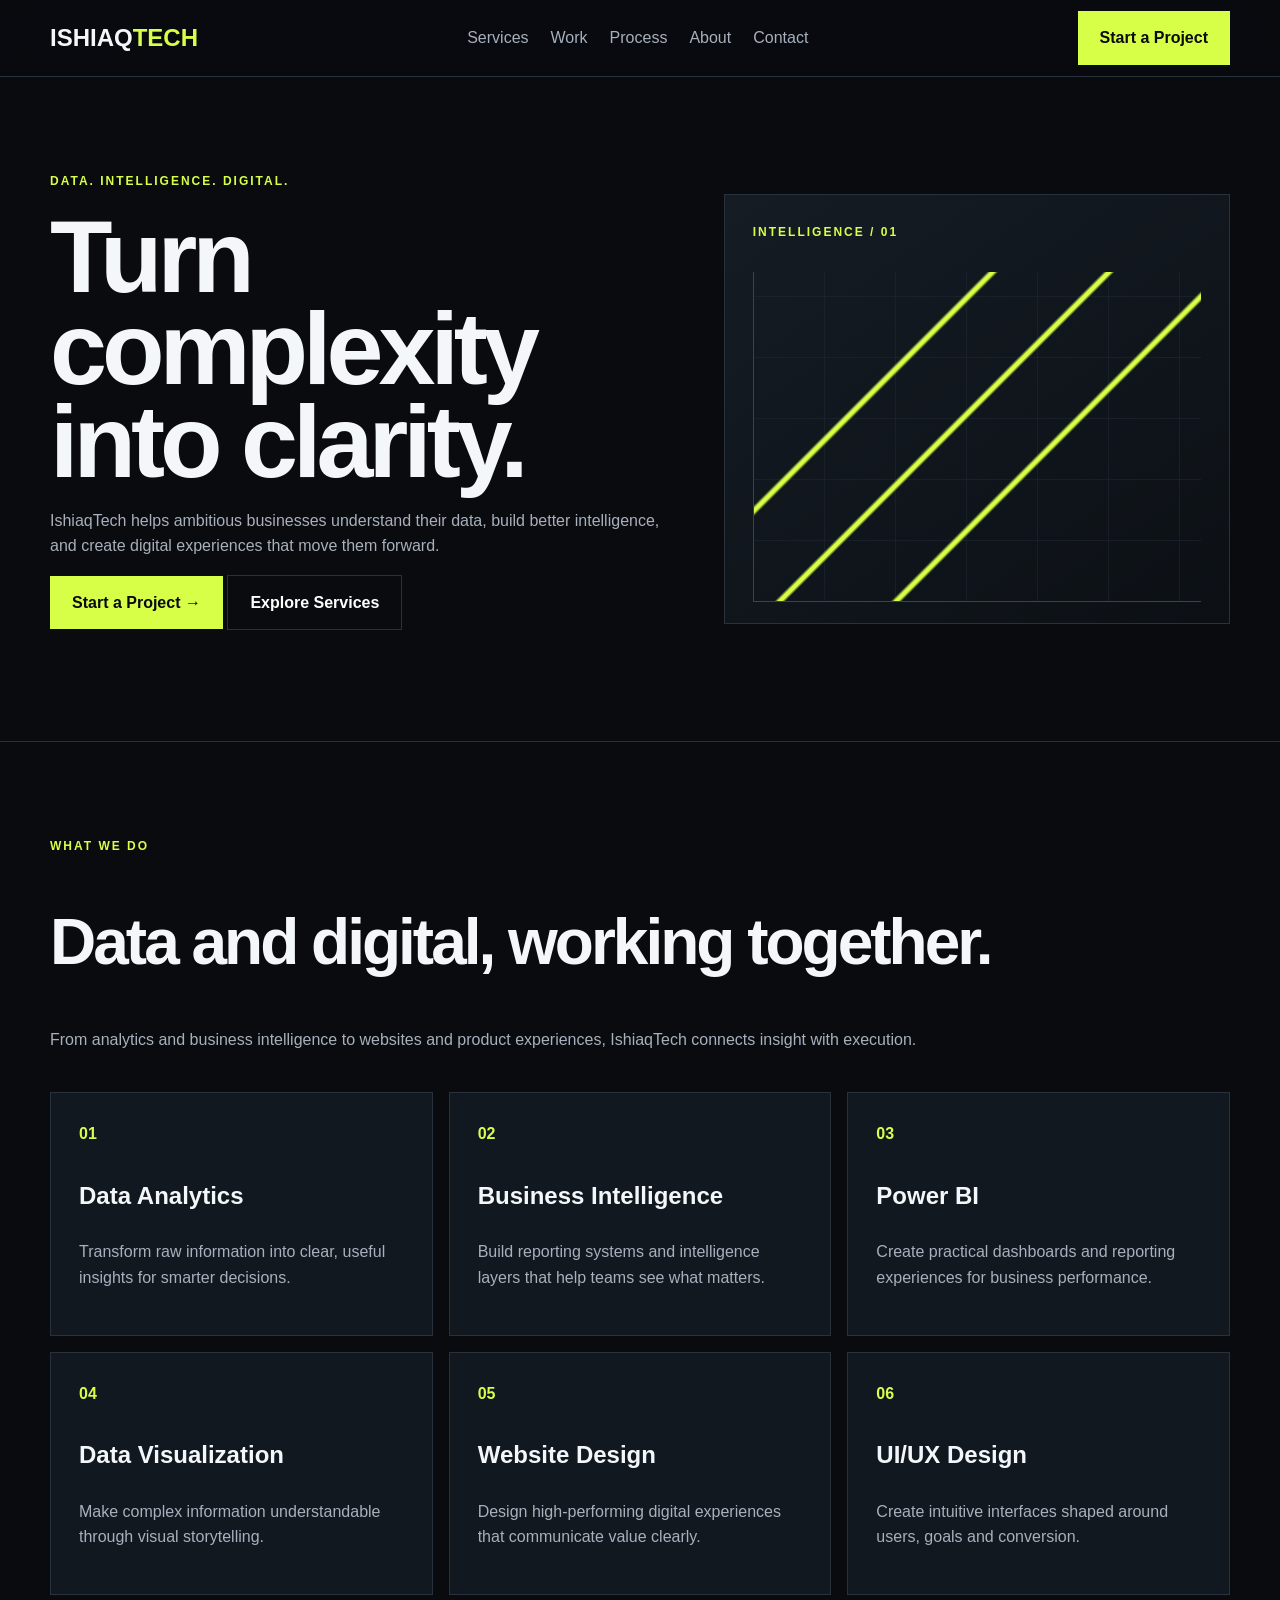
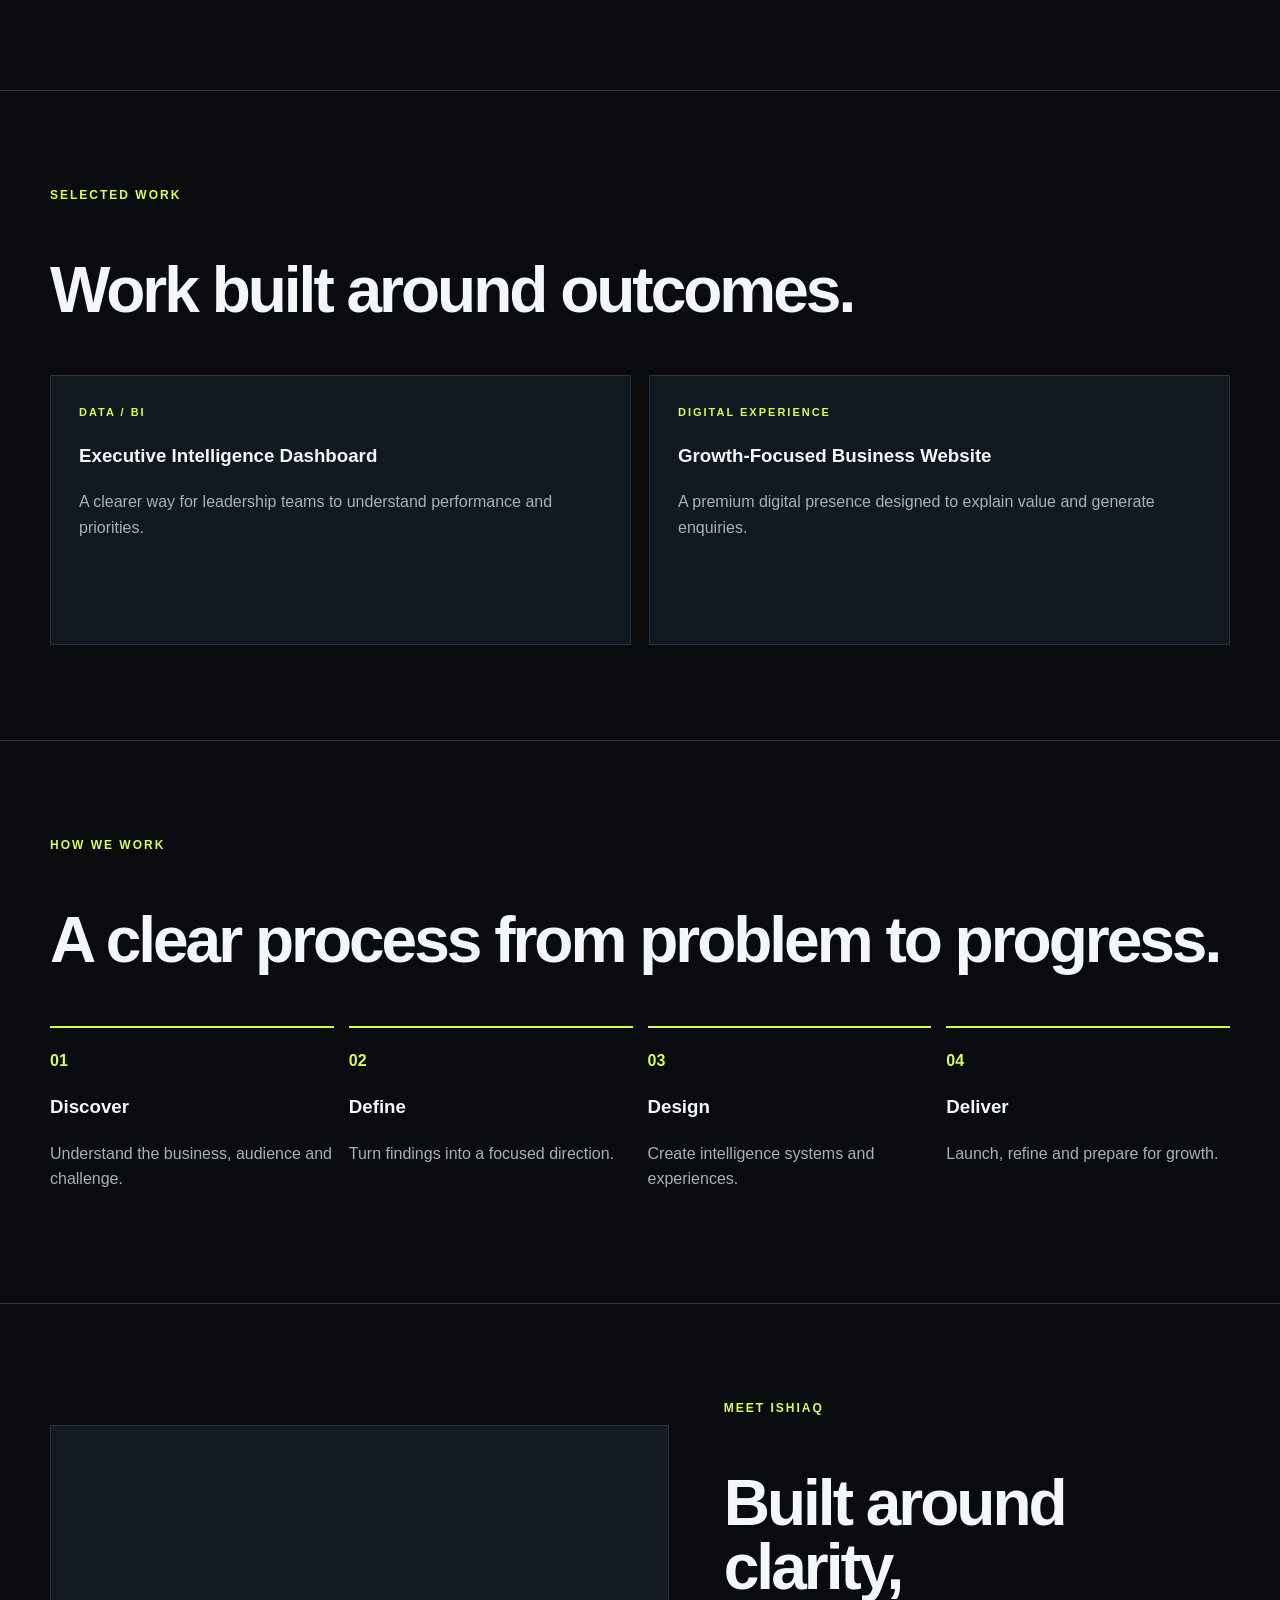
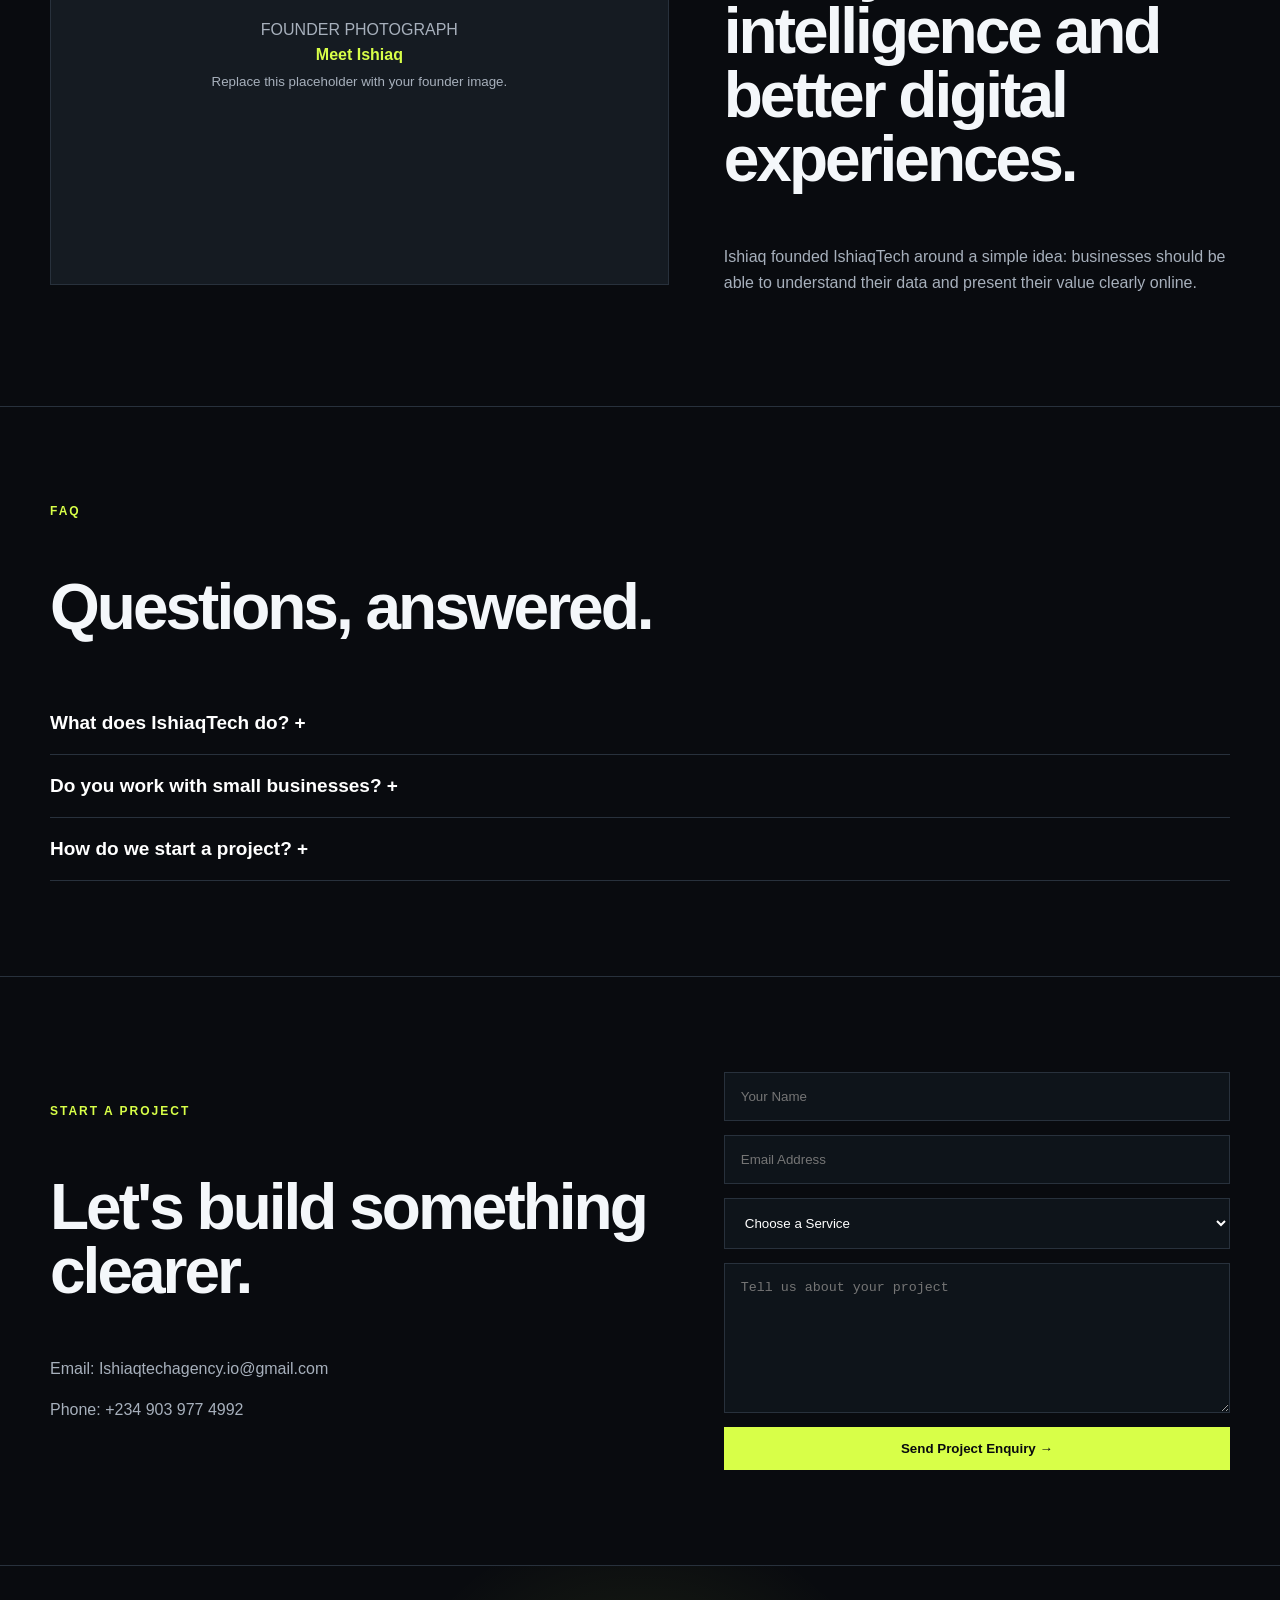
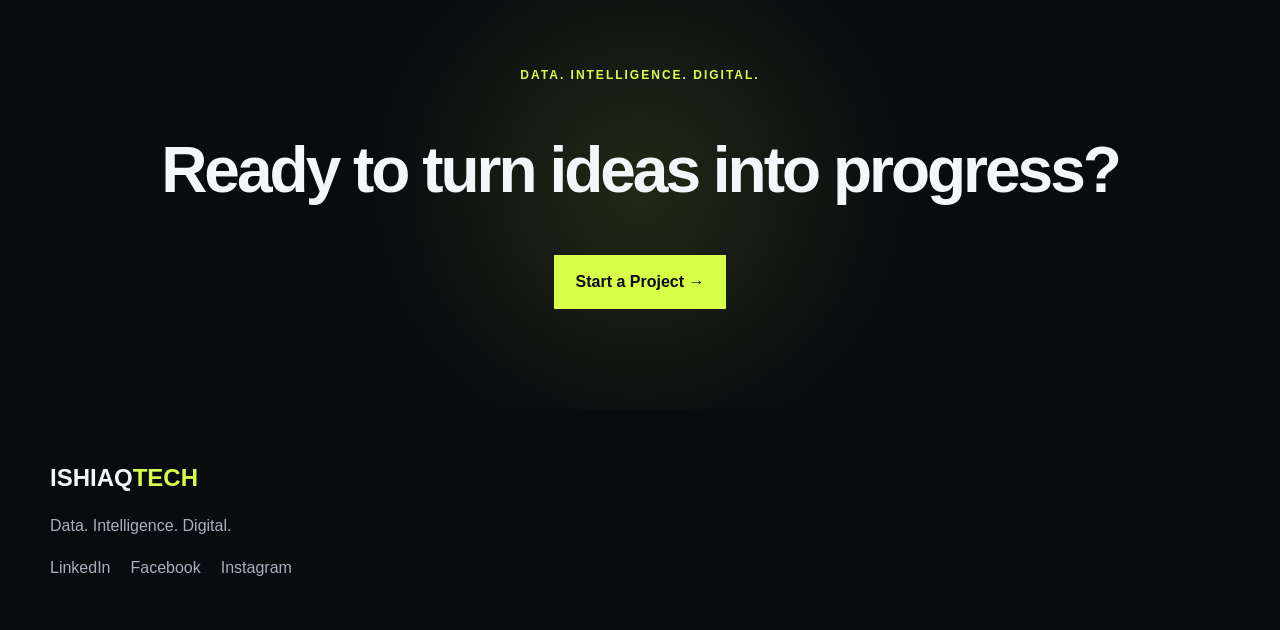
==== index.html @ 9d199d8e "Add IshiaqTech landing page with working contact form" ====
<!DOCTYPE html>
<html lang="en"><head><meta charset="UTF-8"><meta name="viewport" content="width=device-width,initial-scale=1.0">
<title>IshiaqTech | Data. Intelligence. Digital.</title>
<meta name="description" content="IshiaqTech helps ambitious businesses understand their data, build better intelligence, and create digital experiences that move them forward. Data analytics, business intelligence, Power BI, data visualization, website and UI/UX design.">
<link rel="icon" href="data:image/svg+xml,%3Csvg xmlns='http://www.w3.org/2000/svg' viewBox='0 0 100 100'%3E%3Crect width='100' height='100' fill='%23090B0F'/%3E%3Ctext x='50' y='68' font-size='60' font-family='Arial,sans-serif' font-weight='900' fill='%23D8FF48' text-anchor='middle'%3EI%3C/text%3E%3C/svg%3E">
<style>
:root{--bg:#090B0F;--panel:#121820;--lime:#D8FF48;--text:#F4F7FA;--muted:#A7B0BC;--line:#28313C}*{box-sizing:border-box}html{scroll-behavior:smooth}body{margin:0;background:var(--bg);color:var(--text);font-family:Arial,sans-serif;line-height:1.6}.container{width:min(1180px,calc(100% - 40px));margin:auto}a{text-decoration:none;color:inherit}.nav{position:sticky;top:0;background:#090B0Fee;backdrop-filter:blur(12px);border-bottom:1px solid var(--line);z-index:9}.navin{height:76px;display:flex;align-items:center;justify-content:space-between;gap:20px}.logo{font-size:24px;font-weight:900}.logo span,.eyebrow,.num{color:var(--lime)}.links{display:flex;gap:22px;color:var(--muted)}.btn{display:inline-block;background:var(--lime);color:#090B0F;padding:14px 22px;font-weight:800;border:0;cursor:pointer}.outline{background:transparent;color:white;border:1px solid var(--line)}.menu{display:none;background:none;color:white;border:1px solid var(--line);padding:8px}.hero,.section{padding:95px 0;border-bottom:1px solid var(--line)}.heroGrid,.aboutGrid,.contactGrid{display:grid;grid-template-columns:1.1fr .9fr;gap:55px;align-items:center}.eyebrow{font-size:12px;letter-spacing:2px;font-weight:bold;text-transform:uppercase}h1{font-size:clamp(58px,8vw,108px);line-height:.9;letter-spacing:-5px;margin:20px 0}h2{font-size:clamp(40px,5vw,68px);line-height:1;letter-spacing:-3px}.lead,p{color:var(--muted)}.visual{height:430px;border:1px solid var(--line);padding:28px;background:linear-gradient(145deg,#151c24,#0c1015)}.chart{height:330px;margin-top:30px;border-left:1px solid #39434e;border-bottom:1px solid #39434e;background:repeating-linear-gradient(0deg,transparent 0 60px,#202933 61px),repeating-linear-gradient(90deg,transparent 0 70px,#202933 71px);position:relative}.chart:after{content:"";position:absolute;inset:0;background:linear-gradient(135deg,transparent 10%,transparent 30%,#D8FF48 30.5%,#D8FF48 31%,transparent 31.5%,transparent 45%,#D8FF48 45.5%,#D8FF48 46%,transparent 46.5%,transparent 60%,#D8FF48 60.5%,#D8FF48 61%,transparent 61.5%)}.grid3{display:grid;grid-template-columns:repeat(3,1fr);gap:16px;margin-top:40px}.card,.project{background:var(--panel);border:1px solid var(--line);padding:28px}.card h3{font-size:24px;margin-top:30px}.work{display:grid;grid-template-columns:1fr 1fr;gap:18px;margin-top:35px}.project{min-height:270px}.tag{color:var(--lime);font-size:11px;font-weight:bold;letter-spacing:2px}.process{display:grid;grid-template-columns:repeat(4,1fr);gap:15px;margin-top:35px}.step{border-top:2px solid var(--lime);padding-top:20px}.founder{min-height:460px;background:#151b22;border:1px solid var(--line);display:flex;align-items:center;justify-content:center;text-align:center;color:var(--muted)}.faqItem{border-bottom:1px solid var(--line)}.faqQ{width:100%;padding:20px 0;background:none;color:white;border:0;text-align:left;font-size:19px;font-weight:bold;cursor:pointer}.faqA{display:none;padding-bottom:20px}.faqItem.active .faqA{display:block}.form{display:grid;gap:14px}input,textarea,select{background:#0e141a;border:1px solid var(--line);color:white;padding:16px;width:100%}textarea{min-height:150px}.success{display:none;color:var(--lime);font-weight:bold}.cta{text-align:center;padding:100px 0;background:radial-gradient(circle,rgba(216,255,72,.12),transparent 40%)}.footer{padding:50px 0}.socials{display:flex;gap:20px;color:var(--muted)}
@media(max-width:800px){.links{display:none}.links.open{display:flex;position:absolute;top:76px;left:0;right:0;background:#090B0F;padding:20px;flex-direction:column}.menu{display:block}.navin>.btn{display:none}.heroGrid,.aboutGrid,.contactGrid{grid-template-columns:1fr}.grid3{grid-template-columns:1fr 1fr}.process{grid-template-columns:1fr 1fr}.work{grid-template-columns:1fr}}
@media(max-width:520px){.grid3,.process{grid-template-columns:1fr}.container{width:calc(100% - 28px)}}
</style></head><body>
<header class="nav"><div class="container navin"><a class="logo" href="#home">ISHIAQ<span>TECH</span></a><nav class="links" id="links"><a href="#services">Services</a><a href="#work">Work</a><a href="#process">Process</a><a href="#about">About</a><a href="#contact">Contact</a></nav><a class="btn" href="#contact">Start a Project</a><button class="menu" id="menu">☰</button></div></header>
<main>
<section class="hero" id="home"><div class="container heroGrid"><div><div class="eyebrow">Data. Intelligence. Digital.</div><h1>Turn complexity into clarity.</h1><p class="lead">IshiaqTech helps ambitious businesses understand their data, build better intelligence, and create digital experiences that move them forward.</p><p><a class="btn" href="#contact">Start a Project →</a> <a class="btn outline" href="#services">Explore Services</a></p></div><div class="visual"><div class="eyebrow">INTELLIGENCE / 01</div><div class="chart"></div></div></div></section>
<section class="section" id="services"><div class="container"><div class="eyebrow">What we do</div><h2>Data and digital, working together.</h2><p class="lead">From analytics and business intelligence to websites and product experiences, IshiaqTech connects insight with execution.</p><div class="grid3">
<div class="card"><b class="num">01</b><h3>Data Analytics</h3><p>Transform raw information into clear, useful insights for smarter decisions.</p></div><div class="card"><b class="num">02</b><h3>Business Intelligence</h3><p>Build reporting systems and intelligence layers that help teams see what matters.</p></div><div class="card"><b class="num">03</b><h3>Power BI</h3><p>Create practical dashboards and reporting experiences for business performance.</p></div><div class="card"><b class="num">04</b><h3>Data Visualization</h3><p>Make complex information understandable through visual storytelling.</p></div><div class="card"><b class="num">05</b><h3>Website Design</h3><p>Design high-performing digital experiences that communicate value clearly.</p></div><div class="card"><b class="num">06</b><h3>UI/UX Design</h3><p>Create intuitive interfaces shaped around users, goals and conversion.</p></div></div></div></section>
<section class="section" id="work"><div class="container"><div class="eyebrow">Selected Work</div><h2>Work built around outcomes.</h2><div class="work"><div class="project"><div class="tag">DATA / BI</div><h3>Executive Intelligence Dashboard</h3><p>A clearer way for leadership teams to understand performance and priorities.</p></div><div class="project"><div class="tag">DIGITAL EXPERIENCE</div><h3>Growth-Focused Business Website</h3><p>A premium digital presence designed to explain value and generate enquiries.</p></div></div></div></section>
<section class="section" id="process"><div class="container"><div class="eyebrow">How we work</div><h2>A clear process from problem to progress.</h2><div class="process"><div class="step"><b class="num">01</b><h3>Discover</h3><p>Understand the business, audience and challenge.</p></div><div class="step"><b class="num">02</b><h3>Define</h3><p>Turn findings into a focused direction.</p></div><div class="step"><b class="num">03</b><h3>Design</h3><p>Create intelligence systems and experiences.</p></div><div class="step"><b class="num">04</b><h3>Deliver</h3><p>Launch, refine and prepare for growth.</p></div></div></div></section>
<section class="section" id="about"><div class="container aboutGrid"><div class="founder"><div>FOUNDER PHOTOGRAPH<br><strong style="color:#D8FF48">Meet Ishiaq</strong><br><small>Replace this placeholder with your founder image.</small></div></div><div><div class="eyebrow">Meet Ishiaq</div><h2>Built around clarity, intelligence and better digital experiences.</h2><p>Ishiaq founded IshiaqTech around a simple idea: businesses should be able to understand their data and present their value clearly online.</p></div></div></section>
<section class="section"><div class="container"><div class="eyebrow">FAQ</div><h2>Questions, answered.</h2><div class="faqItem"><button class="faqQ">What does IshiaqTech do? +</button><div class="faqA"><p>We combine data analytics, business intelligence and digital experience design.</p></div></div><div class="faqItem"><button class="faqQ">Do you work with small businesses? +</button><div class="faqA"><p>We work with businesses and teams where data and digital growth can create meaningful value.</p></div></div><div class="faqItem"><button class="faqQ">How do we start a project? +</button><div class="faqA"><p>Send your project details through the contact form below.</p></div></div></div></section>
<section class="section" id="contact"><div class="container contactGrid"><div><div class="eyebrow">Start a Project</div><h2>Let's build something clearer.</h2><p>Email: Ishiaqtechagency.io@gmail.com</p><p>Phone: +234 903 977 4992</p></div><form class="form" id="form" action="https://formspree.io/f/xbgjenge" method="POST"><input required name="name" placeholder="Your Name"><input required type="email" name="email" placeholder="Email Address"><select name="service"><option>Choose a Service</option><option>Data Analytics</option><option>Business Intelligence</option><option>Power BI</option><option>Data Visualization</option><option>Website Design</option><option>UI/UX Design</option></select><textarea required name="message" placeholder="Tell us about your project"></textarea><button class="btn" type="submit">Send Project Enquiry →</button><div class="success" id="success">Thank you! Your enquiry has been received.</div></form></div></section>
<section class="cta"><div class="container"><div class="eyebrow">Data. Intelligence. Digital.</div><h2>Ready to turn ideas into progress?</h2><a class="btn" href="#contact">Start a Project →</a></div></section>
</main>
<footer class="footer"><div class="container"><div class="logo">ISHIAQ<span>TECH</span></div><p>Data. Intelligence. Digital.</p><div class="socials"><a href="https://www.linkedin.com/in/ishiaqtech/" target="_blank">LinkedIn</a><a href="https://www.facebook.com/Ishiaqtech" target="_blank">Facebook</a><a href="https://www.instagram.com/alao_ish/" target="_blank">Instagram</a></div></div></footer>
<script>
document.getElementById('menu').onclick=()=>document.getElementById('links').classList.toggle('open');
document.querySelectorAll('.faqQ').forEach(b=>b.onclick=()=>b.parentElement.classList.toggle('active'));
document.getElementById('form').addEventListener('submit',function(e){
  e.preventDefault();
  const form=e.target;
  const data=new FormData(form);
  const btn=form.querySelector('button.btn');
  const originalText=btn.textContent;
  btn.disabled=true;btn.textContent='Sending…';
  fetch(form.action,{method:'POST',body:data,headers:{'Accept':'application/json'}})
    .then(res=>{
      if(res.ok){
        document.getElementById('success').style.display='block';
        form.reset();
      }else{
        alert('Something went wrong sending your message. Please try again or email us directly.');
      }
    })
    .catch(()=>{alert('Something went wrong sending your message. Please try again or email us directly.');})
    .finally(()=>{btn.disabled=false;btn.textContent=originalText;});
});
</script></body></html>
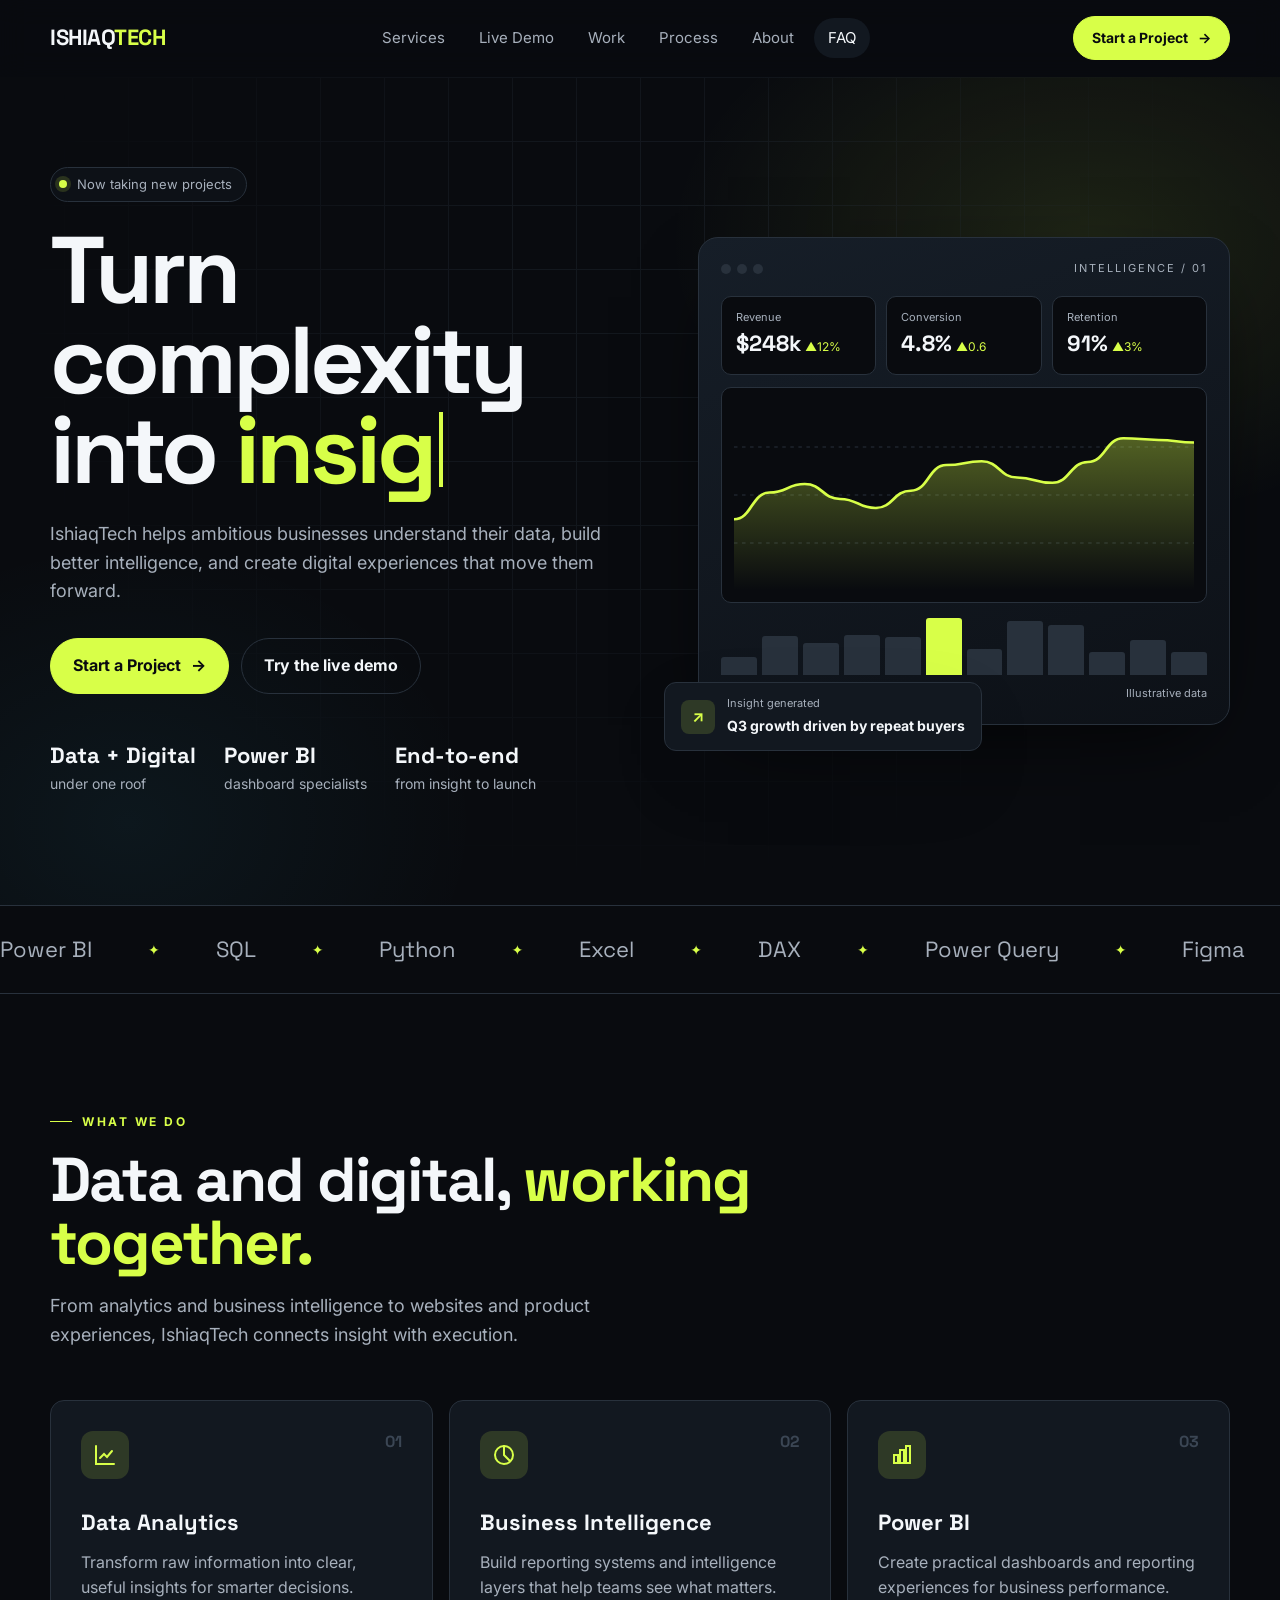
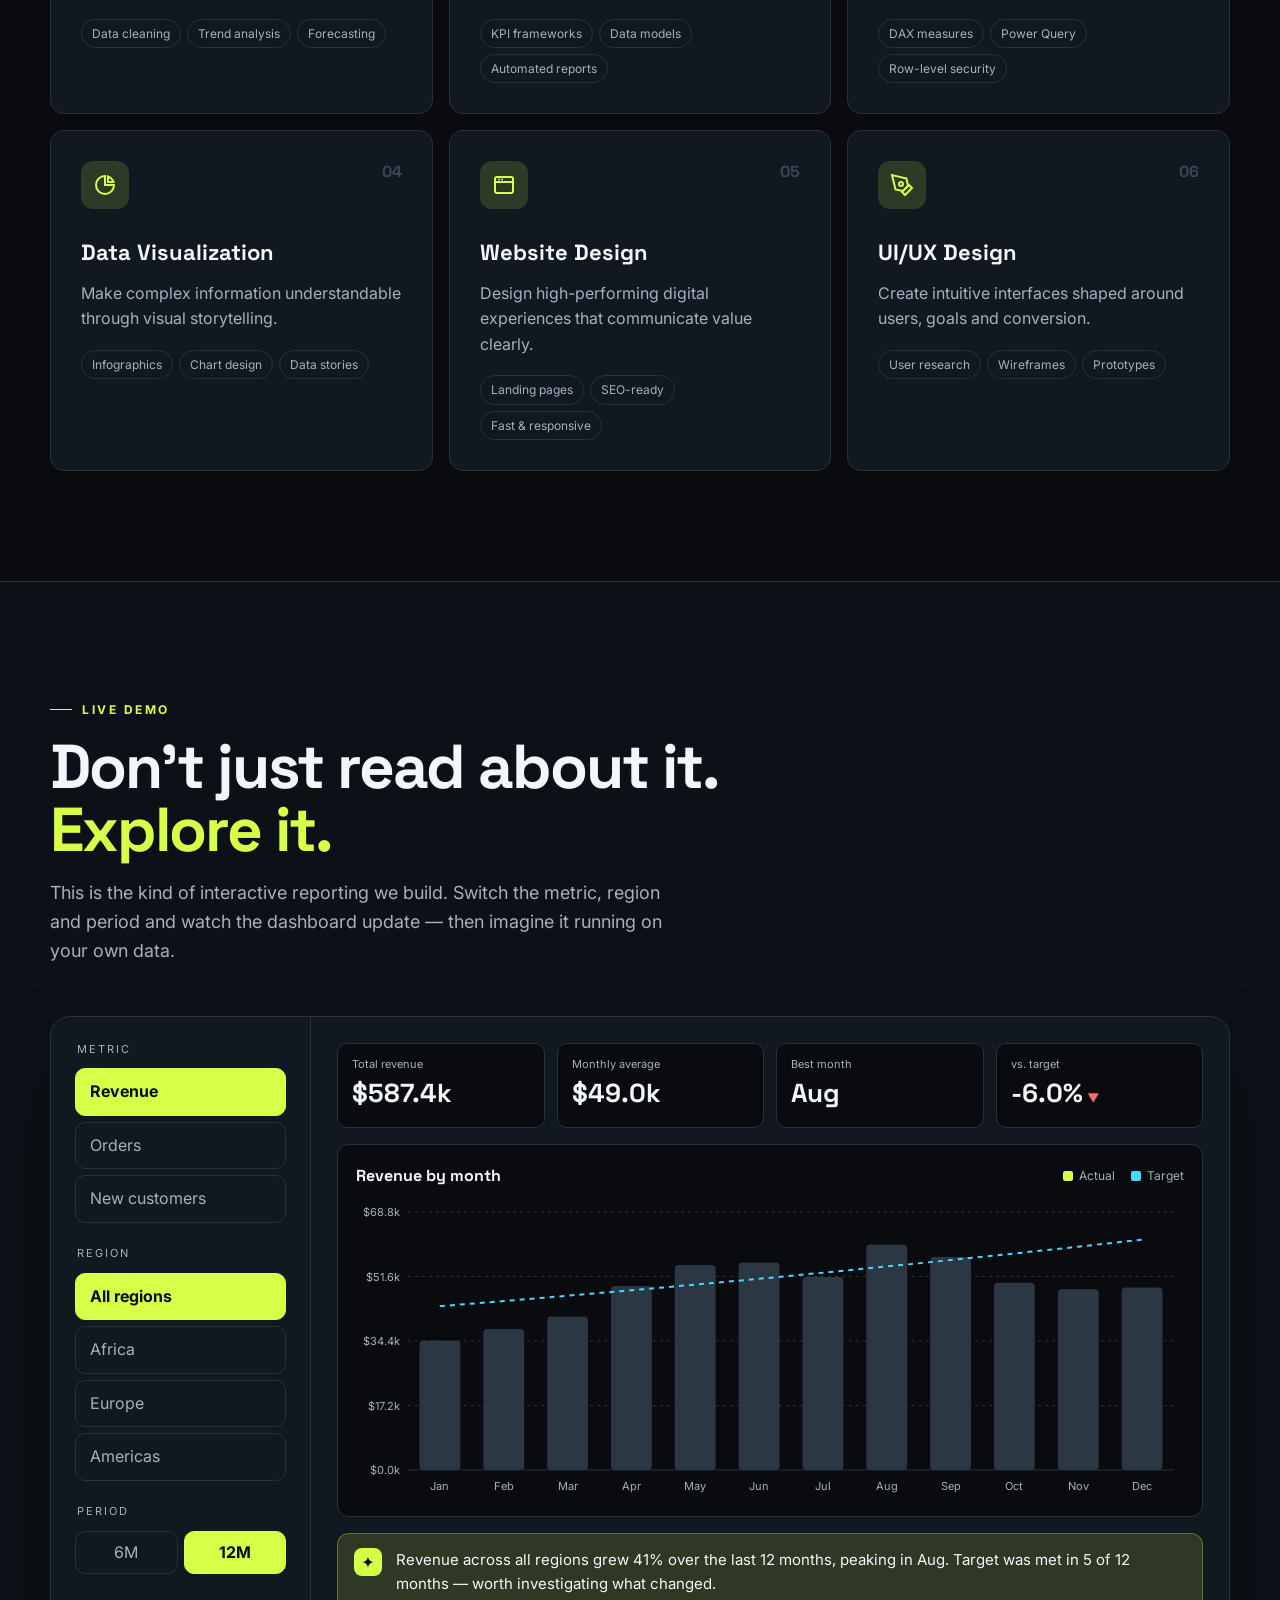
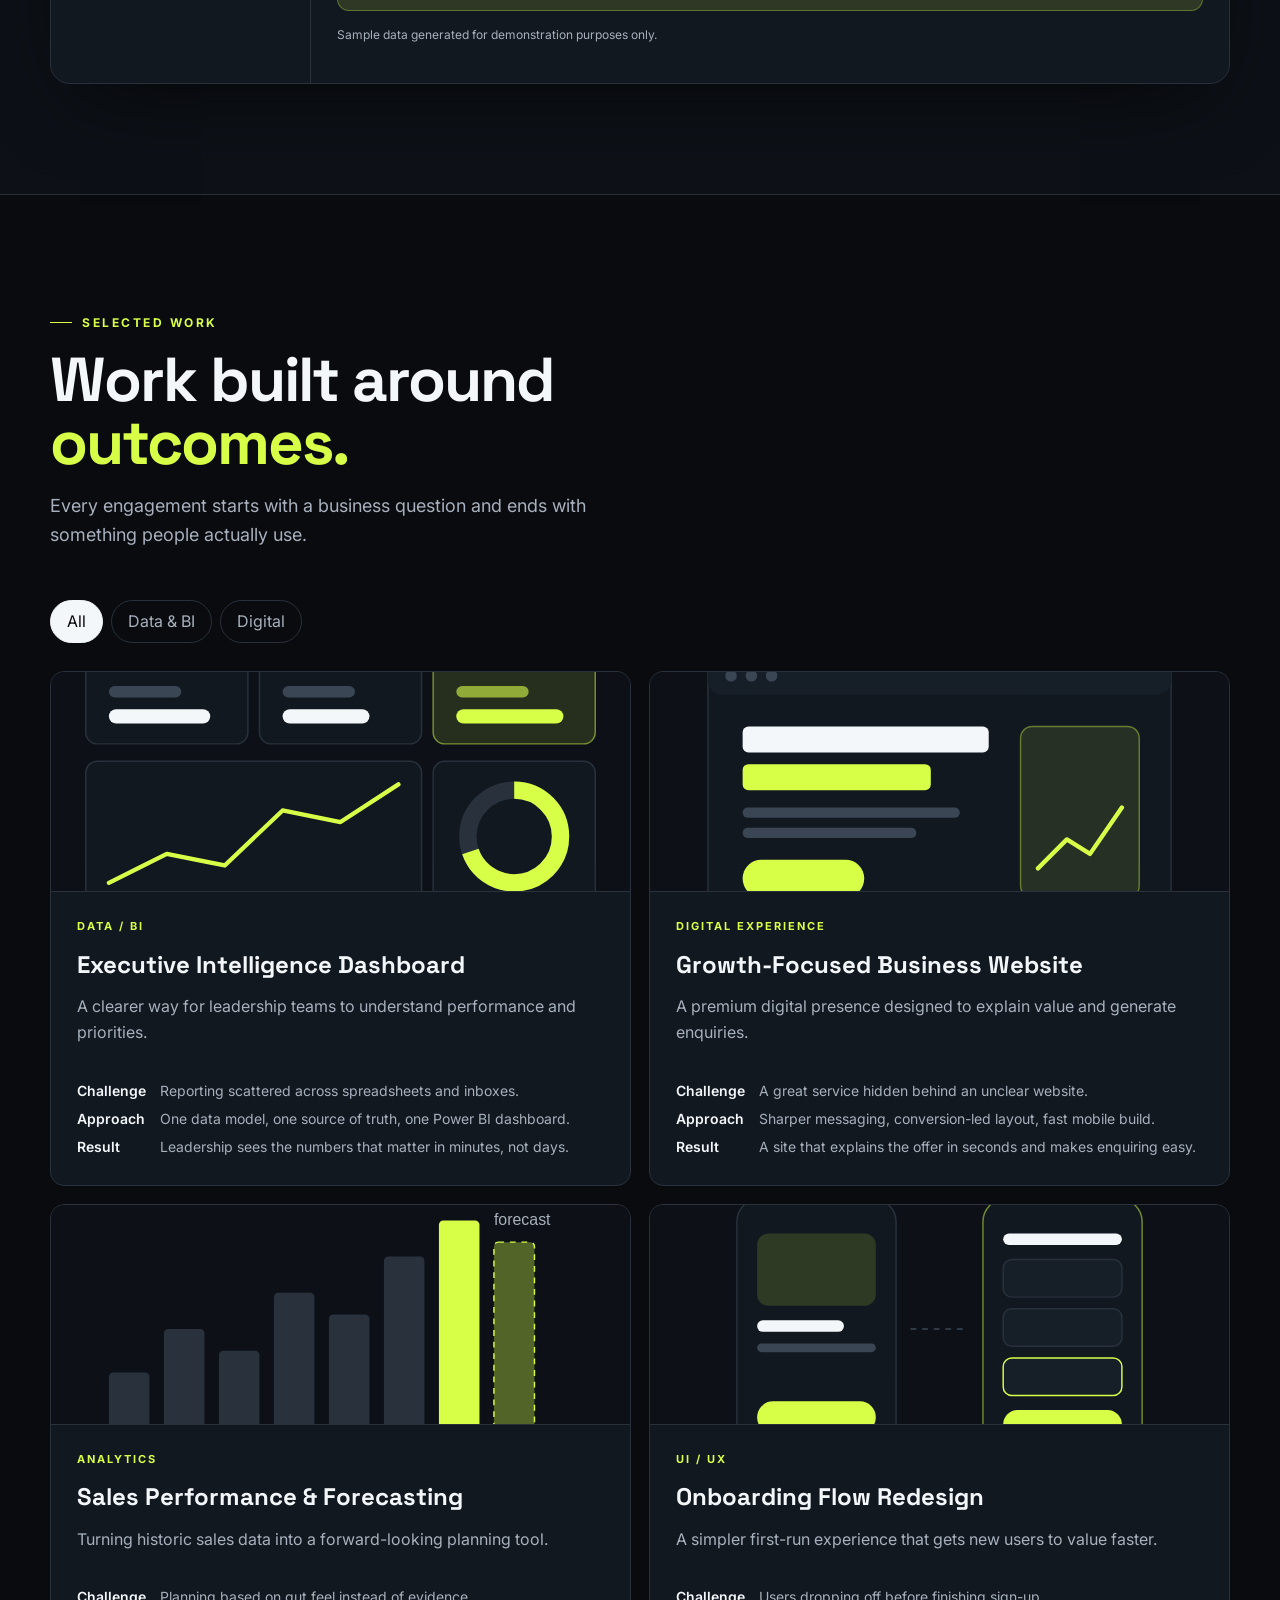
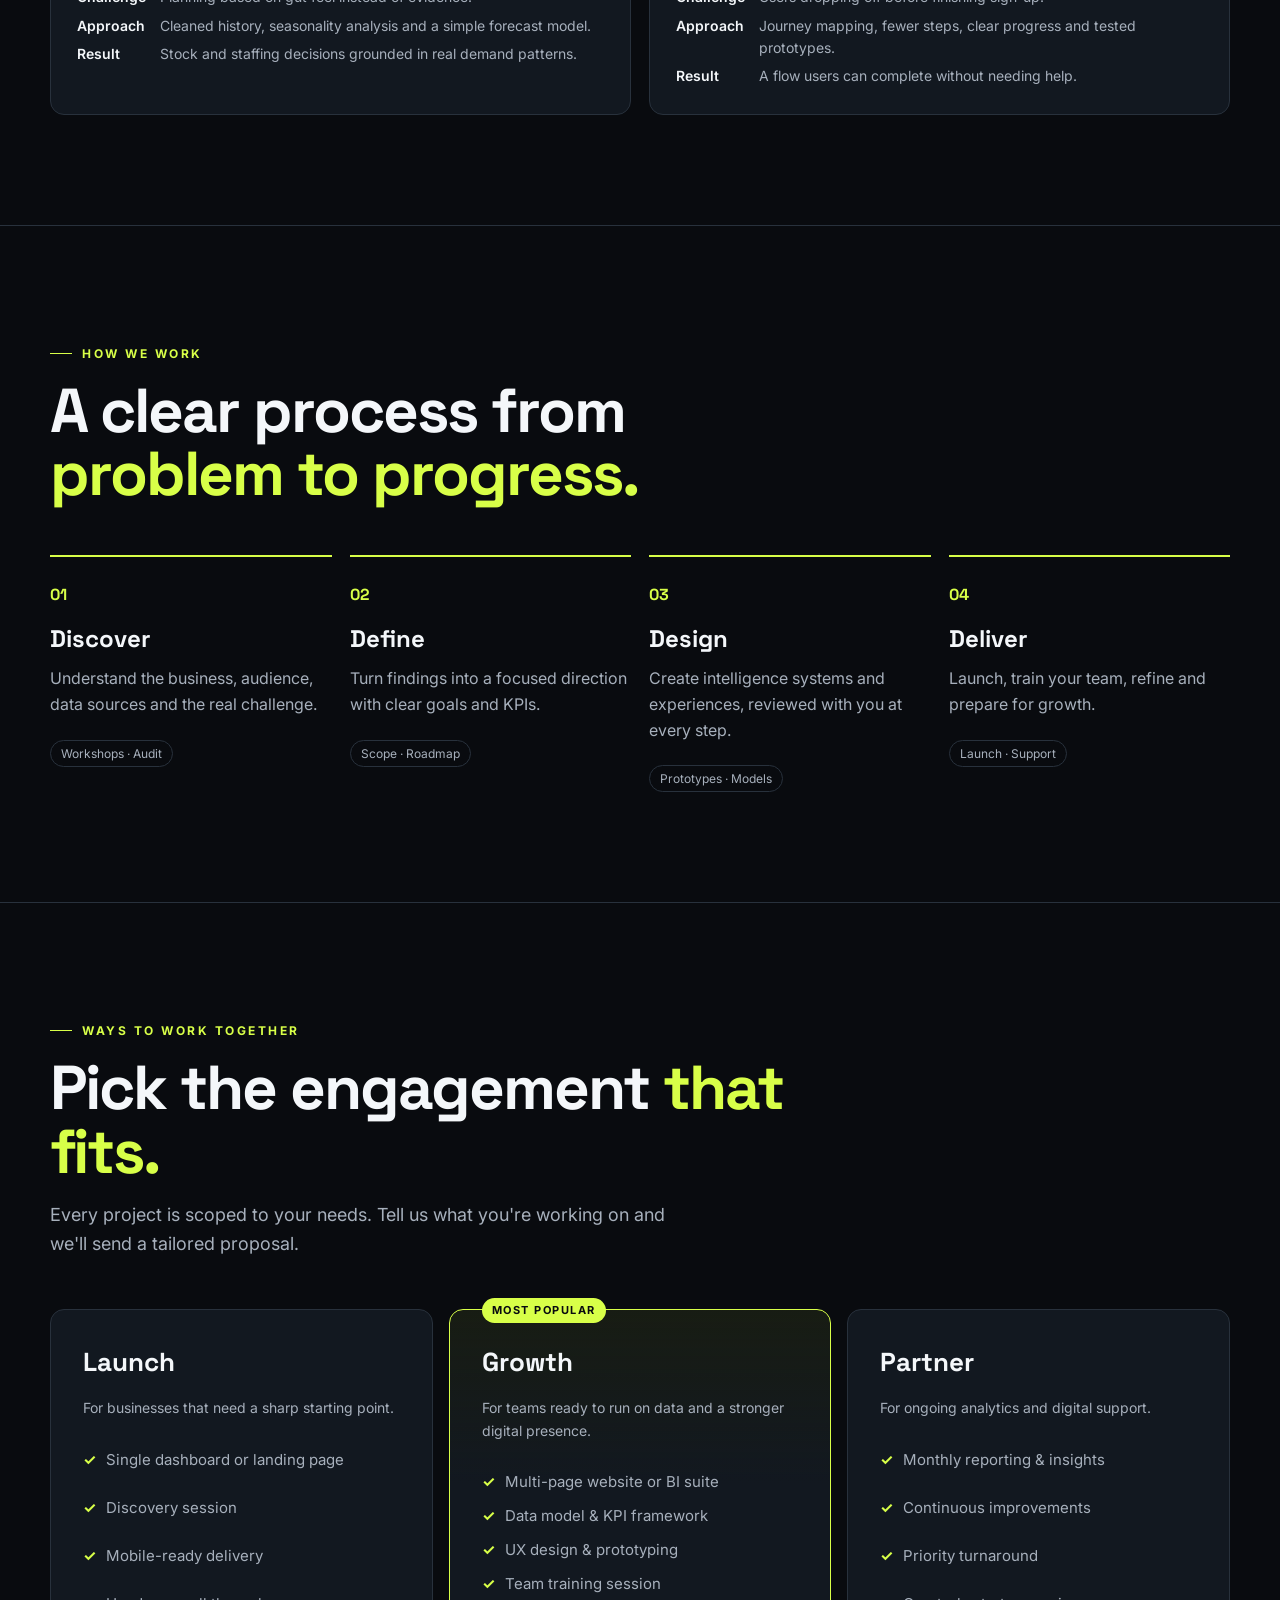
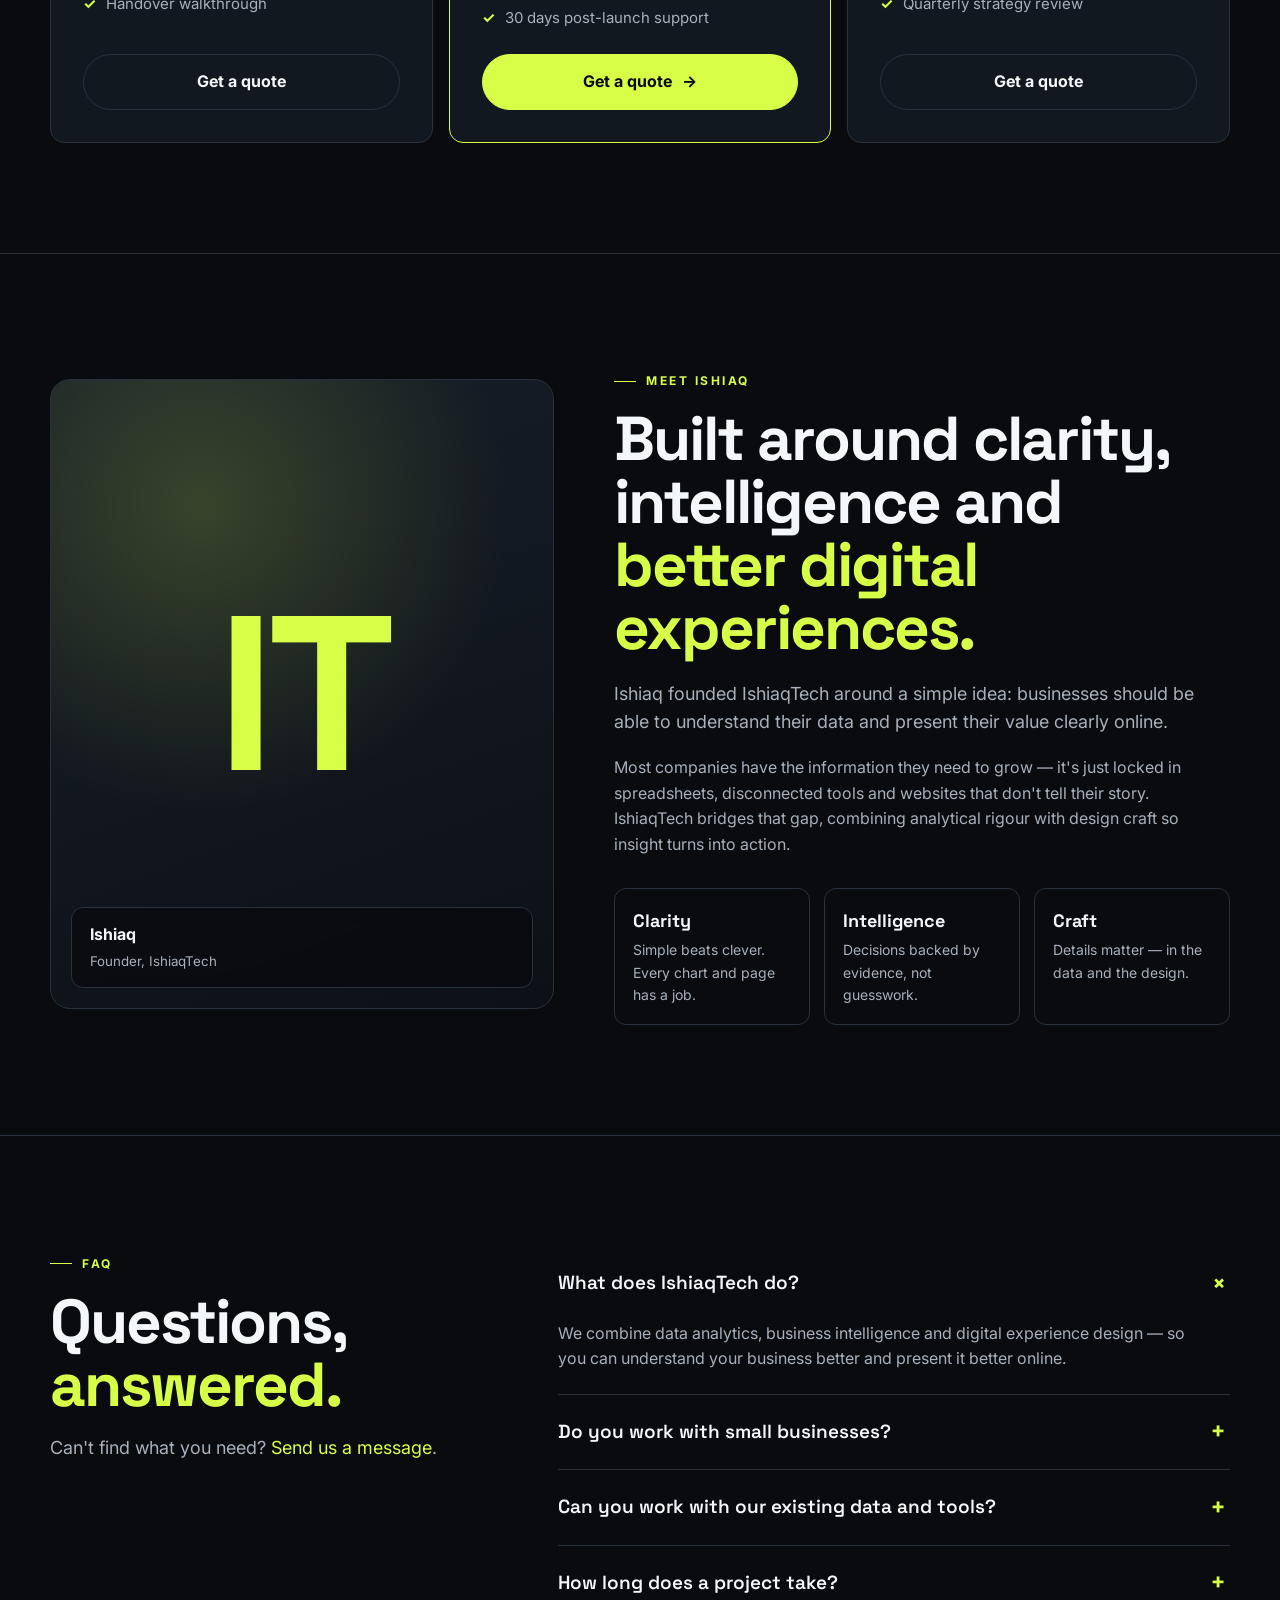
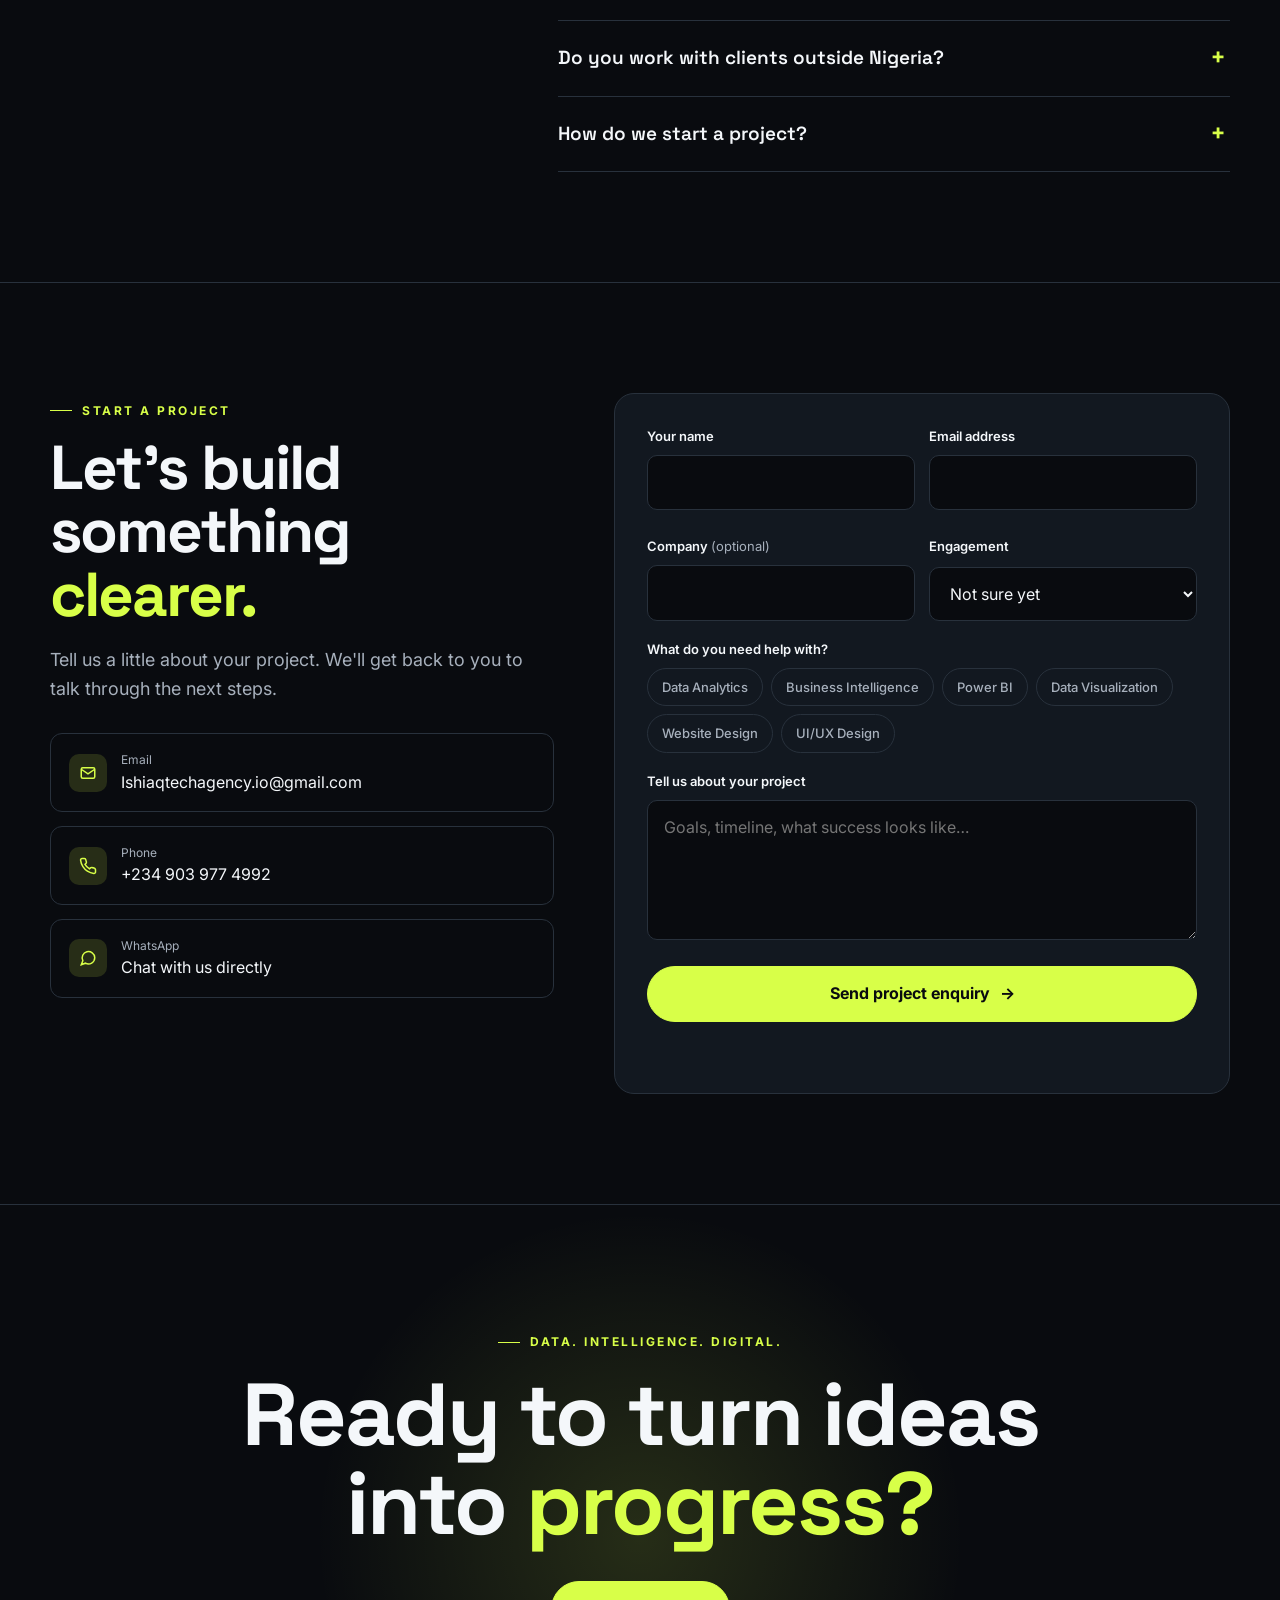
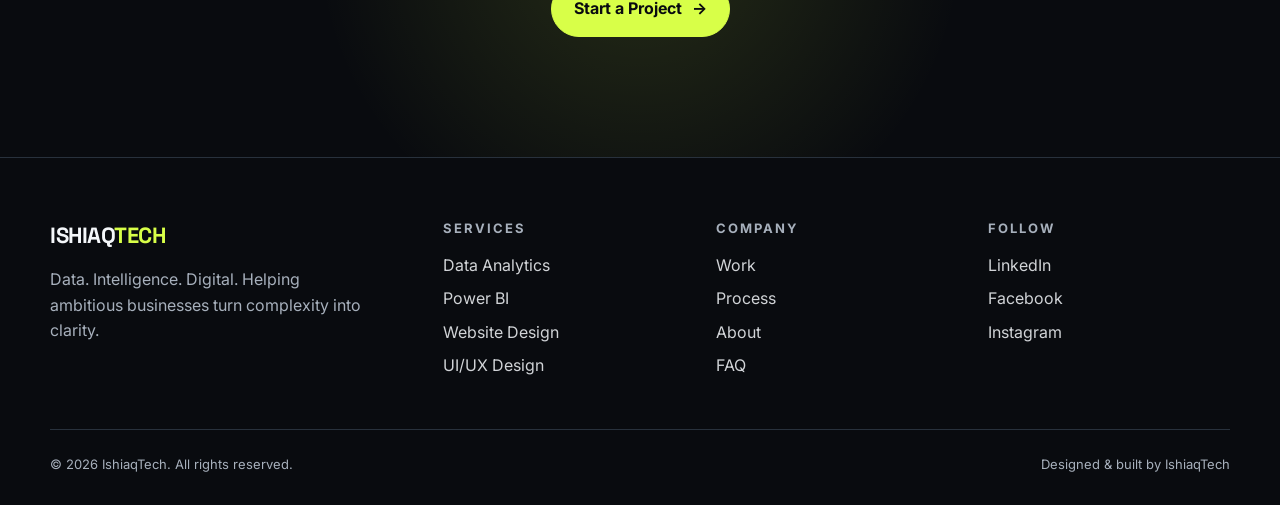
==== commit d59c3322: "Rebuild IshiaqTech site with interactive demo dashboard, richer sections, SEO and accessibility - Sp" ====
--- a/index.html
+++ b/index.html
@@ -1,46 +1,628 @@
 <!DOCTYPE html>
-<html lang="en"><head><meta charset="UTF-8"><meta name="viewport" content="width=device-width,initial-scale=1.0">
-<title>IshiaqTech | Data. Intelligence. Digital.</title>
+<html lang="en">
+<head>
+<meta charset="UTF-8">
+<meta name="viewport" content="width=device-width, initial-scale=1.0">
+<title>IshiaqTech | Data Analytics, Power BI &amp; Web Design Agency</title>
 <meta name="description" content="IshiaqTech helps ambitious businesses understand their data, build better intelligence, and create digital experiences that move them forward. Data analytics, business intelligence, Power BI, data visualization, website and UI/UX design.">
-<link rel="icon" href="data:image/svg+xml,%3Csvg xmlns='http://www.w3.org/2000/svg' viewBox='0 0 100 100'%3E%3Crect width='100' height='100' fill='%23090B0F'/%3E%3Ctext x='50' y='68' font-size='60' font-family='Arial,sans-serif' font-weight='900' fill='%23D8FF48' text-anchor='middle'%3EI%3C/text%3E%3C/svg%3E">
-<style>
-:root{--bg:#090B0F;--panel:#121820;--lime:#D8FF48;--text:#F4F7FA;--muted:#A7B0BC;--line:#28313C}*{box-sizing:border-box}html{scroll-behavior:smooth}body{margin:0;background:var(--bg);color:var(--text);font-family:Arial,sans-serif;line-height:1.6}.container{width:min(1180px,calc(100% - 40px));margin:auto}a{text-decoration:none;color:inherit}.nav{position:sticky;top:0;background:#090B0Fee;backdrop-filter:blur(12px);border-bottom:1px solid var(--line);z-index:9}.navin{height:76px;display:flex;align-items:center;justify-content:space-between;gap:20px}.logo{font-size:24px;font-weight:900}.logo span,.eyebrow,.num{color:var(--lime)}.links{display:flex;gap:22px;color:var(--muted)}.btn{display:inline-block;background:var(--lime);color:#090B0F;padding:14px 22px;font-weight:800;border:0;cursor:pointer}.outline{background:transparent;color:white;border:1px solid var(--line)}.menu{display:none;background:none;color:white;border:1px solid var(--line);padding:8px}.hero,.section{padding:95px 0;border-bottom:1px solid var(--line)}.heroGrid,.aboutGrid,.contactGrid{display:grid;grid-template-columns:1.1fr .9fr;gap:55px;align-items:center}.eyebrow{font-size:12px;letter-spacing:2px;font-weight:bold;text-transform:uppercase}h1{font-size:clamp(58px,8vw,108px);line-height:.9;letter-spacing:-5px;margin:20px 0}h2{font-size:clamp(40px,5vw,68px);line-height:1;letter-spacing:-3px}.lead,p{color:var(--muted)}.visual{height:430px;border:1px solid var(--line);padding:28px;background:linear-gradient(145deg,#151c24,#0c1015)}.chart{height:330px;margin-top:30px;border-left:1px solid #39434e;border-bottom:1px solid #39434e;background:repeating-linear-gradient(0deg,transparent 0 60px,#202933 61px),repeating-linear-gradient(90deg,transparent 0 70px,#202933 71px);position:relative}.chart:after{content:"";position:absolute;inset:0;background:linear-gradient(135deg,transparent 10%,transparent 30%,#D8FF48 30.5%,#D8FF48 31%,transparent 31.5%,transparent 45%,#D8FF48 45.5%,#D8FF48 46%,transparent 46.5%,transparent 60%,#D8FF48 60.5%,#D8FF48 61%,transparent 61.5%)}.grid3{display:grid;grid-template-columns:repeat(3,1fr);gap:16px;margin-top:40px}.card,.project{background:var(--panel);border:1px solid var(--line);padding:28px}.card h3{font-size:24px;margin-top:30px}.work{display:grid;grid-template-columns:1fr 1fr;gap:18px;margin-top:35px}.project{min-height:270px}.tag{color:var(--lime);font-size:11px;font-weight:bold;letter-spacing:2px}.process{display:grid;grid-template-columns:repeat(4,1fr);gap:15px;margin-top:35px}.step{border-top:2px solid var(--lime);padding-top:20px}.founder{min-height:460px;background:#151b22;border:1px solid var(--line);display:flex;align-items:center;justify-content:center;text-align:center;color:var(--muted)}.faqItem{border-bottom:1px solid var(--line)}.faqQ{width:100%;padding:20px 0;background:none;color:white;border:0;text-align:left;font-size:19px;font-weight:bold;cursor:pointer}.faqA{display:none;padding-bottom:20px}.faqItem.active .faqA{display:block}.form{display:grid;gap:14px}input,textarea,select{background:#0e141a;border:1px solid var(--line);color:white;padding:16px;width:100%}textarea{min-height:150px}.success{display:none;color:var(--lime);font-weight:bold}.cta{text-align:center;padding:100px 0;background:radial-gradient(circle,rgba(216,255,72,.12),transparent 40%)}.footer{padding:50px 0}.socials{display:flex;gap:20px;color:var(--muted)}
-@media(max-width:800px){.links{display:none}.links.open{display:flex;position:absolute;top:76px;left:0;right:0;background:#090B0F;padding:20px;flex-direction:column}.menu{display:block}.navin>.btn{display:none}.heroGrid,.aboutGrid,.contactGrid{grid-template-columns:1fr}.grid3{grid-template-columns:1fr 1fr}.process{grid-template-columns:1fr 1fr}.work{grid-template-columns:1fr}}
-@media(max-width:520px){.grid3,.process{grid-template-columns:1fr}.container{width:calc(100% - 28px)}}
-</style></head><body>
-<header class="nav"><div class="container navin"><a class="logo" href="#home">ISHIAQ<span>TECH</span></a><nav class="links" id="links"><a href="#services">Services</a><a href="#work">Work</a><a href="#process">Process</a><a href="#about">About</a><a href="#contact">Contact</a></nav><a class="btn" href="#contact">Start a Project</a><button class="menu" id="menu">☰</button></div></header>
-<main>
-<section class="hero" id="home"><div class="container heroGrid"><div><div class="eyebrow">Data. Intelligence. Digital.</div><h1>Turn complexity into clarity.</h1><p class="lead">IshiaqTech helps ambitious businesses understand their data, build better intelligence, and create digital experiences that move them forward.</p><p><a class="btn" href="#contact">Start a Project →</a> <a class="btn outline" href="#services">Explore Services</a></p></div><div class="visual"><div class="eyebrow">INTELLIGENCE / 01</div><div class="chart"></div></div></div></section>
-<section class="section" id="services"><div class="container"><div class="eyebrow">What we do</div><h2>Data and digital, working together.</h2><p class="lead">From analytics and business intelligence to websites and product experiences, IshiaqTech connects insight with execution.</p><div class="grid3">
-<div class="card"><b class="num">01</b><h3>Data Analytics</h3><p>Transform raw information into clear, useful insights for smarter decisions.</p></div><div class="card"><b class="num">02</b><h3>Business Intelligence</h3><p>Build reporting systems and intelligence layers that help teams see what matters.</p></div><div class="card"><b class="num">03</b><h3>Power BI</h3><p>Create practical dashboards and reporting experiences for business performance.</p></div><div class="card"><b class="num">04</b><h3>Data Visualization</h3><p>Make complex information understandable through visual storytelling.</p></div><div class="card"><b class="num">05</b><h3>Website Design</h3><p>Design high-performing digital experiences that communicate value clearly.</p></div><div class="card"><b class="num">06</b><h3>UI/UX Design</h3><p>Create intuitive interfaces shaped around users, goals and conversion.</p></div></div></div></section>
-<section class="section" id="work"><div class="container"><div class="eyebrow">Selected Work</div><h2>Work built around outcomes.</h2><div class="work"><div class="project"><div class="tag">DATA / BI</div><h3>Executive Intelligence Dashboard</h3><p>A clearer way for leadership teams to understand performance and priorities.</p></div><div class="project"><div class="tag">DIGITAL EXPERIENCE</div><h3>Growth-Focused Business Website</h3><p>A premium digital presence designed to explain value and generate enquiries.</p></div></div></div></section>
-<section class="section" id="process"><div class="container"><div class="eyebrow">How we work</div><h2>A clear process from problem to progress.</h2><div class="process"><div class="step"><b class="num">01</b><h3>Discover</h3><p>Understand the business, audience and challenge.</p></div><div class="step"><b class="num">02</b><h3>Define</h3><p>Turn findings into a focused direction.</p></div><div class="step"><b class="num">03</b><h3>Design</h3><p>Create intelligence systems and experiences.</p></div><div class="step"><b class="num">04</b><h3>Deliver</h3><p>Launch, refine and prepare for growth.</p></div></div></div></section>
-<section class="section" id="about"><div class="container aboutGrid"><div class="founder"><div>FOUNDER PHOTOGRAPH<br><strong style="color:#D8FF48">Meet Ishiaq</strong><br><small>Replace this placeholder with your founder image.</small></div></div><div><div class="eyebrow">Meet Ishiaq</div><h2>Built around clarity, intelligence and better digital experiences.</h2><p>Ishiaq founded IshiaqTech around a simple idea: businesses should be able to understand their data and present their value clearly online.</p></div></div></section>
-<section class="section"><div class="container"><div class="eyebrow">FAQ</div><h2>Questions, answered.</h2><div class="faqItem"><button class="faqQ">What does IshiaqTech do? +</button><div class="faqA"><p>We combine data analytics, business intelligence and digital experience design.</p></div></div><div class="faqItem"><button class="faqQ">Do you work with small businesses? +</button><div class="faqA"><p>We work with businesses and teams where data and digital growth can create meaningful value.</p></div></div><div class="faqItem"><button class="faqQ">How do we start a project? +</button><div class="faqA"><p>Send your project details through the contact form below.</p></div></div></div></section>
-<section class="section" id="contact"><div class="container contactGrid"><div><div class="eyebrow">Start a Project</div><h2>Let's build something clearer.</h2><p>Email: Ishiaqtechagency.io@gmail.com</p><p>Phone: +234 903 977 4992</p></div><form class="form" id="form" action="https://formspree.io/f/xbgjenge" method="POST"><input required name="name" placeholder="Your Name"><input required type="email" name="email" placeholder="Email Address"><select name="service"><option>Choose a Service</option><option>Data Analytics</option><option>Business Intelligence</option><option>Power BI</option><option>Data Visualization</option><option>Website Design</option><option>UI/UX Design</option></select><textarea required name="message" placeholder="Tell us about your project"></textarea><button class="btn" type="submit">Send Project Enquiry →</button><div class="success" id="success">Thank you! Your enquiry has been received.</div></form></div></section>
-<section class="cta"><div class="container"><div class="eyebrow">Data. Intelligence. Digital.</div><h2>Ready to turn ideas into progress?</h2><a class="btn" href="#contact">Start a Project →</a></div></section>
+<meta name="keywords" content="data analytics, business intelligence, Power BI consultant, data visualization, website design, UI/UX design, dashboards, Nigeria">
+<meta name="author" content="IshiaqTech">
+<meta name="theme-color" content="#090B0F">
+<meta name="robots" content="index, follow">
+
+<meta property="og:type" content="website">
+<meta property="og:site_name" content="IshiaqTech">
+<meta property="og:title" content="IshiaqTech — Turn complexity into clarity">
+<meta property="og:description" content="Data analytics, business intelligence, Power BI dashboards, and high-performing websites for ambitious businesses.">
+<meta name="twitter:card" content="summary">
+<meta name="twitter:title" content="IshiaqTech — Turn complexity into clarity">
+<meta name="twitter:description" content="Data analytics, business intelligence, Power BI dashboards, and high-performing websites.">
+
+<link rel="icon" href="data:image/svg+xml,%3Csvg xmlns='http://www.w3.org/2000/svg' viewBox='0 0 100 100'%3E%3Crect width='100' height='100' rx='22' fill='%23090B0F'/%3E%3Ctext x='50' y='70' font-size='62' font-family='Arial,sans-serif' font-weight='900' fill='%23D8FF48' text-anchor='middle'%3EI%3C/text%3E%3C/svg%3E">
+
+<link rel="preconnect" href="https://fonts.googleapis.com">
+<link rel="preconnect" href="https://fonts.gstatic.com" crossorigin>
+<link href="https://fonts.googleapis.com/css2?family=Inter:wght@400;500;600;700&family=Space+Grotesk:wght@500;700&display=swap" rel="stylesheet">
+<link rel="stylesheet" href="assets/css/styles.css">
+
+<script type="application/ld+json">
+{
+  "@context": "https://schema.org",
+  "@type": "ProfessionalService",
+  "name": "IshiaqTech",
+  "slogan": "Data. Intelligence. Digital.",
+  "description": "Data analytics, business intelligence, Power BI, data visualization, website design and UI/UX design.",
+  "email": "Ishiaqtechagency.io@gmail.com",
+  "telephone": "+2349039774992",
+  "areaServed": "Worldwide",
+  "sameAs": [
+    "https://www.linkedin.com/in/ishiaqtech/",
+    "https://www.facebook.com/Ishiaqtech",
+    "https://www.instagram.com/alao_ish/"
+  ],
+  "founder": { "@type": "Person", "name": "Ishiaq" },
+  "hasOfferCatalog": {
+    "@type": "OfferCatalog",
+    "name": "Services",
+    "itemListElement": [
+      { "@type": "Offer", "itemOffered": { "@type": "Service", "name": "Data Analytics" } },
+      { "@type": "Offer", "itemOffered": { "@type": "Service", "name": "Business Intelligence" } },
+      { "@type": "Offer", "itemOffered": { "@type": "Service", "name": "Power BI Dashboards" } },
+      { "@type": "Offer", "itemOffered": { "@type": "Service", "name": "Data Visualization" } },
+      { "@type": "Offer", "itemOffered": { "@type": "Service", "name": "Website Design" } },
+      { "@type": "Offer", "itemOffered": { "@type": "Service", "name": "UI/UX Design" } }
+    ]
+  }
+}
+</script>
+<script>document.documentElement.classList.add('js')</script>
+</head>
+<body>
+<a class="skip-link" href="#main">Skip to content</a>
+<div class="progress" id="progress" aria-hidden="true"></div>
+
+<!-- ================= NAV ================= -->
+<header class="nav" id="nav">
+  <div class="container nav-inner">
+    <a class="logo" href="#home" aria-label="IshiaqTech home">ISHIAQ<span>TECH</span></a>
+    <nav aria-label="Primary">
+      <div class="nav-links" id="navLinks">
+        <a href="#services">Services</a>
+        <a href="#demo">Live Demo</a>
+        <a href="#work">Work</a>
+        <a href="#process">Process</a>
+        <a href="#about">About</a>
+        <a href="#faq">FAQ</a>
+      </div>
+    </nav>
+    <a class="btn btn-sm nav-cta" href="#contact">Start a Project <span class="arrow">→</span></a>
+    <button class="menu-btn" id="menuBtn" aria-label="Open menu" aria-expanded="false" aria-controls="navLinks"><span></span></button>
+  </div>
+</header>
+
+<main id="main">
+
+<!-- ================= HERO ================= -->
+<section class="hero" id="home">
+  <div class="hero-grid-bg" aria-hidden="true"></div>
+  <div class="container hero-grid">
+    <div class="reveal">
+      <span class="badge"><span class="dot"></span>Now taking new projects</span>
+      <h1>Turn complexity into <span class="rotator" aria-live="polite"><span id="rotWord">clarity</span><span class="caret" aria-hidden="true"></span></span></h1>
+      <p class="lead">IshiaqTech helps ambitious businesses understand their data, build better intelligence, and create digital experiences that move them forward.</p>
+      <div class="hero-ctas">
+        <a class="btn" href="#contact">Start a Project <span class="arrow">→</span></a>
+        <a class="btn btn-outline" href="#demo">Try the live demo</a>
+      </div>
+      <div class="hero-meta">
+        <div><strong>Data + Digital</strong>under one roof</div>
+        <div><strong>Power BI</strong>dashboard specialists</div>
+        <div><strong>End-to-end</strong>from insight to launch</div>
+      </div>
+    </div>
+
+    <div class="reveal" style="position:relative">
+      <div class="dash" aria-label="Illustrative analytics dashboard" role="img">
+        <div class="dash-top">
+          <div class="dash-dots" aria-hidden="true"><i></i><i></i><i></i></div>
+          <span class="dash-label">Intelligence / 01</span>
+        </div>
+        <div class="kpis">
+          <div class="kpi"><small>Revenue</small><b data-count="248" data-prefix="$" data-suffix="k">$0k</b><span class="up">▲12%</span></div>
+          <div class="kpi"><small>Conversion</small><b data-count="4.8" data-suffix="%" data-decimals="1">0%</b><span class="up">▲0.6</span></div>
+          <div class="kpi"><small>Retention</small><b data-count="91" data-suffix="%">0%</b><span class="up">▲3%</span></div>
+        </div>
+        <div class="dash-chart">
+          <svg viewBox="0 0 400 190" preserveAspectRatio="none" aria-hidden="true">
+            <defs>
+              <linearGradient id="areaGrad" x1="0" x2="0" y1="0" y2="1">
+                <stop offset="0" stop-color="#D8FF48" stop-opacity=".35"/>
+                <stop offset="1" stop-color="#D8FF48" stop-opacity="0"/>
+              </linearGradient>
+            </defs>
+            <g class="dash-grid"><line x1="0" x2="400" y1="47" y2="47"/><line x1="0" x2="400" y1="95" y2="95"/><line x1="0" x2="400" y1="143" y2="143"/></g>
+            <path class="dash-area" id="heroArea" d=""/>
+            <path class="dash-line" id="heroLine" d=""/>
+          </svg>
+        </div>
+        <div class="dash-bars" id="heroBars" aria-hidden="true"></div>
+        <div class="dash-note">Illustrative data</div>
+      </div>
+      <div class="float-card" aria-hidden="true">
+        <div class="ico">↗</div>
+        <div><small>Insight generated</small><b>Q3 growth driven by repeat buyers</b></div>
+      </div>
+    </div>
+  </div>
+</section>
+
+<!-- ================= TOOLS MARQUEE ================= -->
+<div class="marquee" aria-label="Tools we work with">
+  <div class="marquee-track">
+    <span>Power BI</span><span>SQL</span><span>Python</span><span>Excel</span><span>DAX</span><span>Power Query</span><span>Figma</span><span>HTML &amp; CSS</span><span>JavaScript</span><span>Google Analytics</span>
+    <span aria-hidden="true">Power BI</span><span aria-hidden="true">SQL</span><span aria-hidden="true">Python</span><span aria-hidden="true">Excel</span><span aria-hidden="true">DAX</span><span aria-hidden="true">Power Query</span><span aria-hidden="true">Figma</span><span aria-hidden="true">HTML &amp; CSS</span><span aria-hidden="true">JavaScript</span><span aria-hidden="true">Google Analytics</span>
+  </div>
+</div>
+
+<!-- ================= SERVICES ================= -->
+<section class="section" id="services">
+  <div class="container">
+    <div class="section-head reveal">
+      <span class="eyebrow">What we do</span>
+      <h2>Data and digital, <span class="accent">working together.</span></h2>
+      <p class="lead">From analytics and business intelligence to websites and product experiences, IshiaqTech connects insight with execution.</p>
+    </div>
+    <div class="services">
+      <article class="service reveal">
+        <span class="num">01</span>
+        <div class="service-icon"><svg viewBox="0 0 24 24" fill="none" stroke="currentColor" stroke-width="2" stroke-linecap="round"><path d="M3 3v18h18"/><path d="M7 15l4-4 3 3 5-6"/></svg></div>
+        <h3>Data Analytics</h3>
+        <p>Transform raw information into clear, useful insights for smarter decisions.</p>
+        <ul><li>Data cleaning</li><li>Trend analysis</li><li>Forecasting</li></ul>
+      </article>
+      <article class="service reveal">
+        <span class="num">02</span>
+        <div class="service-icon"><svg viewBox="0 0 24 24" fill="none" stroke="currentColor" stroke-width="2" stroke-linecap="round"><circle cx="12" cy="12" r="9"/><path d="M12 3v9l6 6"/></svg></div>
+        <h3>Business Intelligence</h3>
+        <p>Build reporting systems and intelligence layers that help teams see what matters.</p>
+        <ul><li>KPI frameworks</li><li>Data models</li><li>Automated reports</li></ul>
+      </article>
+      <article class="service reveal">
+        <span class="num">03</span>
+        <div class="service-icon"><svg viewBox="0 0 24 24" fill="none" stroke="currentColor" stroke-width="2" stroke-linecap="round"><rect x="4" y="12" width="4" height="8"/><rect x="10" y="7" width="4" height="13"/><rect x="16" y="3" width="4" height="17"/></svg></div>
+        <h3>Power BI</h3>
+        <p>Create practical dashboards and reporting experiences for business performance.</p>
+        <ul><li>DAX measures</li><li>Power Query</li><li>Row-level security</li></ul>
+      </article>
+      <article class="service reveal">
+        <span class="num">04</span>
+        <div class="service-icon"><svg viewBox="0 0 24 24" fill="none" stroke="currentColor" stroke-width="2" stroke-linecap="round"><path d="M21 12a9 9 0 1 1-9-9v9z"/><path d="M15 3.5A9 9 0 0 1 20.5 9H15z"/></svg></div>
+        <h3>Data Visualization</h3>
+        <p>Make complex information understandable through visual storytelling.</p>
+        <ul><li>Infographics</li><li>Chart design</li><li>Data stories</li></ul>
+      </article>
+      <article class="service reveal">
+        <span class="num">05</span>
+        <div class="service-icon"><svg viewBox="0 0 24 24" fill="none" stroke="currentColor" stroke-width="2" stroke-linecap="round"><rect x="3" y="4" width="18" height="16" rx="2"/><path d="M3 9h18M7 6.5h.01M10 6.5h.01"/></svg></div>
+        <h3>Website Design</h3>
+        <p>Design high-performing digital experiences that communicate value clearly.</p>
+        <ul><li>Landing pages</li><li>SEO-ready</li><li>Fast &amp; responsive</li></ul>
+      </article>
+      <article class="service reveal">
+        <span class="num">06</span>
+        <div class="service-icon"><svg viewBox="0 0 24 24" fill="none" stroke="currentColor" stroke-width="2" stroke-linecap="round"><path d="M12 19l7-7 3 3-7 7-3-3z"/><path d="M18 13l-1.5-7.5L2 2l3.5 14.5L13 18l5-5z"/><circle cx="11" cy="11" r="2"/></svg></div>
+        <h3>UI/UX Design</h3>
+        <p>Create intuitive interfaces shaped around users, goals and conversion.</p>
+        <ul><li>User research</li><li>Wireframes</li><li>Prototypes</li></ul>
+      </article>
+    </div>
+  </div>
+</section>
+
+<!-- ================= INTERACTIVE DEMO ================= -->
+<section class="section demo" id="demo">
+  <div class="container">
+    <div class="section-head reveal">
+      <span class="eyebrow">Live demo</span>
+      <h2>Don't just read about it. <span class="accent">Explore it.</span></h2>
+      <p class="lead">This is the kind of interactive reporting we build. Switch the metric, region and period and watch the dashboard update — then imagine it running on your own data.</p>
+    </div>
+
+    <div class="demo-shell reveal">
+      <aside class="demo-side">
+        <fieldset>
+          <legend>Metric</legend>
+          <div class="seg" data-group="metric">
+            <button type="button" data-value="revenue" aria-pressed="true">Revenue</button>
+            <button type="button" data-value="orders" aria-pressed="false">Orders</button>
+            <button type="button" data-value="customers" aria-pressed="false">New customers</button>
+          </div>
+        </fieldset>
+        <fieldset>
+          <legend>Region</legend>
+          <div class="seg" data-group="region">
+            <button type="button" data-value="all" aria-pressed="true">All regions</button>
+            <button type="button" data-value="africa" aria-pressed="false">Africa</button>
+            <button type="button" data-value="europe" aria-pressed="false">Europe</button>
+            <button type="button" data-value="americas" aria-pressed="false">Americas</button>
+          </div>
+        </fieldset>
+        <fieldset>
+          <legend>Period</legend>
+          <div class="seg row" data-group="period">
+            <button type="button" data-value="6" aria-pressed="false">6M</button>
+            <button type="button" data-value="12" aria-pressed="true">12M</button>
+          </div>
+        </fieldset>
+      </aside>
+
+      <div class="demo-main">
+        <div class="demo-kpis" aria-live="polite">
+          <div class="kpi"><small id="kTotalLabel">Total revenue</small><b id="kTotal">—</b></div>
+          <div class="kpi"><small>Monthly average</small><b id="kAvg">—</b></div>
+          <div class="kpi"><small>Best month</small><b id="kBest">—</b></div>
+          <div class="kpi"><small>vs. target</small><b id="kTarget">—</b></div>
+        </div>
+        <div class="demo-chart">
+          <div class="demo-chart-head">
+            <h3 id="chartTitle">Revenue by month</h3>
+            <div class="legend"><span><i style="background:#D8FF48"></i>Actual</span><span><i style="background:#48D8FF"></i>Target</span></div>
+          </div>
+          <svg id="demoSvg" role="img" aria-labelledby="chartTitle"></svg>
+          <div class="tooltip" id="tooltip" role="status"></div>
+        </div>
+        <div class="insight">
+          <div class="ico" aria-hidden="true">✦</div>
+          <p id="insightText">Loading insight…</p>
+        </div>
+        <p class="demo-disclaimer">Sample data generated for demonstration purposes only.</p>
+      </div>
+    </div>
+  </div>
+</section>
+
+<!-- ================= WORK ================= -->
+<section class="section" id="work">
+  <div class="container">
+    <div class="section-head reveal">
+      <span class="eyebrow">Selected work</span>
+      <h2>Work built around <span class="accent">outcomes.</span></h2>
+      <p class="lead">Every engagement starts with a business question and ends with something people actually use.</p>
+    </div>
+
+    <div class="work-filters reveal" role="group" aria-label="Filter projects">
+      <button class="chip" type="button" data-filter="all" aria-pressed="true">All</button>
+      <button class="chip" type="button" data-filter="data" aria-pressed="false">Data &amp; BI</button>
+      <button class="chip" type="button" data-filter="digital" aria-pressed="false">Digital</button>
+    </div>
+
+    <div class="work-grid">
+      <article class="case reveal" data-cat="data">
+        <div class="case-visual" aria-hidden="true">
+          <svg viewBox="0 0 400 220" preserveAspectRatio="xMidYMid slice">
+            <rect x="24" y="24" width="112" height="60" rx="8" fill="#121820" stroke="#28313C"/>
+            <rect x="144" y="24" width="112" height="60" rx="8" fill="#121820" stroke="#28313C"/>
+            <rect x="264" y="24" width="112" height="60" rx="8" fill="#D8FF48" fill-opacity=".12" stroke="#D8FF48" stroke-opacity=".5"/>
+            <rect x="40" y="44" width="50" height="8" rx="4" fill="#3b4654"/><rect x="40" y="60" width="70" height="10" rx="5" fill="#F4F7FA"/>
+            <rect x="160" y="44" width="50" height="8" rx="4" fill="#3b4654"/><rect x="160" y="60" width="60" height="10" rx="5" fill="#F4F7FA"/>
+            <rect x="280" y="44" width="50" height="8" rx="4" fill="#D8FF48" fill-opacity=".6"/><rect x="280" y="60" width="74" height="10" rx="5" fill="#D8FF48"/>
+            <rect x="24" y="96" width="232" height="104" rx="8" fill="#121820" stroke="#28313C"/>
+            <path d="M40 180 L80 160 L120 168 L160 130 L200 138 L240 112" fill="none" stroke="#D8FF48" stroke-width="3" stroke-linecap="round" stroke-linejoin="round"/>
+            <rect x="264" y="96" width="112" height="104" rx="8" fill="#121820" stroke="#28313C"/>
+            <circle cx="320" cy="148" r="32" fill="none" stroke="#28313C" stroke-width="12"/>
+            <circle cx="320" cy="148" r="32" fill="none" stroke="#D8FF48" stroke-width="12" stroke-dasharray="140 201" transform="rotate(-90 320 148)"/>
+          </svg>
+        </div>
+        <div class="case-body">
+          <span class="tag">Data / BI</span>
+          <h3>Executive Intelligence Dashboard</h3>
+          <p>A clearer way for leadership teams to understand performance and priorities.</p>
+          <dl>
+            <dt>Challenge</dt><dd>Reporting scattered across spreadsheets and inboxes.</dd>
+            <dt>Approach</dt><dd>One data model, one source of truth, one Power BI dashboard.</dd>
+            <dt>Result</dt><dd>Leadership sees the numbers that matter in minutes, not days.</dd>
+          </dl>
+        </div>
+      </article>
+
+      <article class="case reveal" data-cat="digital">
+        <div class="case-visual" aria-hidden="true">
+          <svg viewBox="0 0 400 220" preserveAspectRatio="xMidYMid slice">
+            <rect x="40" y="24" width="320" height="196" rx="10" fill="#121820" stroke="#28313C"/>
+            <rect x="40" y="24" width="320" height="26" rx="10" fill="#161e28"/>
+            <circle cx="56" cy="37" r="4" fill="#3b4654"/><circle cx="70" cy="37" r="4" fill="#3b4654"/><circle cx="84" cy="37" r="4" fill="#3b4654"/>
+            <rect x="64" y="72" width="170" height="18" rx="4" fill="#F4F7FA"/>
+            <rect x="64" y="98" width="130" height="18" rx="4" fill="#D8FF48"/>
+            <rect x="64" y="128" width="150" height="7" rx="3.5" fill="#3b4654"/>
+            <rect x="64" y="142" width="120" height="7" rx="3.5" fill="#3b4654"/>
+            <rect x="64" y="164" width="84" height="26" rx="13" fill="#D8FF48"/>
+            <rect x="256" y="72" width="82" height="118" rx="8" fill="#D8FF48" fill-opacity=".1" stroke="#D8FF48" stroke-opacity=".4"/>
+            <path d="M268 170 L288 150 L304 160 L326 128" fill="none" stroke="#D8FF48" stroke-width="3" stroke-linecap="round" stroke-linejoin="round"/>
+          </svg>
+        </div>
+        <div class="case-body">
+          <span class="tag">Digital experience</span>
+          <h3>Growth-Focused Business Website</h3>
+          <p>A premium digital presence designed to explain value and generate enquiries.</p>
+          <dl>
+            <dt>Challenge</dt><dd>A great service hidden behind an unclear website.</dd>
+            <dt>Approach</dt><dd>Sharper messaging, conversion-led layout, fast mobile build.</dd>
+            <dt>Result</dt><dd>A site that explains the offer in seconds and makes enquiring easy.</dd>
+          </dl>
+        </div>
+      </article>
+
+      <article class="case reveal" data-cat="data">
+        <div class="case-visual" aria-hidden="true">
+          <svg viewBox="0 0 400 220" preserveAspectRatio="xMidYMid slice">
+            <g fill="#28313C">
+              <rect x="40" y="150" width="28" height="50" rx="3"/><rect x="78" y="120" width="28" height="80" rx="3"/>
+              <rect x="116" y="135" width="28" height="65" rx="3"/><rect x="154" y="95" width="28" height="105" rx="3"/>
+              <rect x="192" y="110" width="28" height="90" rx="3"/><rect x="230" y="70" width="28" height="130" rx="3"/>
+            </g>
+            <rect x="268" y="45" width="28" height="155" rx="3" fill="#D8FF48"/>
+            <rect x="306" y="60" width="28" height="140" rx="3" fill="#D8FF48" fill-opacity=".35" stroke="#D8FF48" stroke-dasharray="4 4"/>
+            <line x1="30" x2="360" y1="200" y2="200" stroke="#3b4654"/>
+            <text x="306" y="48" fill="#A7B0BC" font-size="11" font-family="Arial">forecast</text>
+          </svg>
+        </div>
+        <div class="case-body">
+          <span class="tag">Analytics</span>
+          <h3>Sales Performance &amp; Forecasting</h3>
+          <p>Turning historic sales data into a forward-looking planning tool.</p>
+          <dl>
+            <dt>Challenge</dt><dd>Planning based on gut feel instead of evidence.</dd>
+            <dt>Approach</dt><dd>Cleaned history, seasonality analysis and a simple forecast model.</dd>
+            <dt>Result</dt><dd>Stock and staffing decisions grounded in real demand patterns.</dd>
+          </dl>
+        </div>
+      </article>
+
+      <article class="case reveal" data-cat="digital">
+        <div class="case-visual" aria-hidden="true">
+          <svg viewBox="0 0 400 220" preserveAspectRatio="xMidYMid slice">
+            <rect x="60" y="30" width="110" height="180" rx="16" fill="#121820" stroke="#28313C"/>
+            <rect x="74" y="54" width="82" height="50" rx="8" fill="#D8FF48" fill-opacity=".15"/>
+            <rect x="74" y="114" width="60" height="8" rx="4" fill="#F4F7FA"/><rect x="74" y="130" width="82" height="6" rx="3" fill="#3b4654"/>
+            <rect x="74" y="170" width="82" height="22" rx="11" fill="#D8FF48"/>
+            <path d="M180 120 H220" stroke="#3b4654" stroke-dasharray="4 4"/>
+            <rect x="230" y="30" width="110" height="180" rx="16" fill="#121820" stroke="#D8FF48" stroke-opacity=".5"/>
+            <rect x="244" y="54" width="82" height="8" rx="4" fill="#F4F7FA"/>
+            <rect x="244" y="72" width="82" height="26" rx="6" fill="#161e28" stroke="#28313C"/>
+            <rect x="244" y="106" width="82" height="26" rx="6" fill="#161e28" stroke="#28313C"/>
+            <rect x="244" y="140" width="82" height="26" rx="6" fill="#161e28" stroke="#D8FF48"/>
+            <rect x="244" y="176" width="82" height="20" rx="10" fill="#D8FF48"/>
+          </svg>
+        </div>
+        <div class="case-body">
+          <span class="tag">UI / UX</span>
+          <h3>Onboarding Flow Redesign</h3>
+          <p>A simpler first-run experience that gets new users to value faster.</p>
+          <dl>
+            <dt>Challenge</dt><dd>Users dropping off before finishing sign-up.</dd>
+            <dt>Approach</dt><dd>Journey mapping, fewer steps, clear progress and tested prototypes.</dd>
+            <dt>Result</dt><dd>A flow users can complete without needing help.</dd>
+          </dl>
+        </div>
+      </article>
+    </div>
+  </div>
+</section>
+
+<!-- ================= PROCESS ================= -->
+<section class="section" id="process">
+  <div class="container">
+    <div class="section-head reveal">
+      <span class="eyebrow">How we work</span>
+      <h2>A clear process from <span class="accent">problem to progress.</span></h2>
+    </div>
+    <div class="process">
+      <div class="step reveal"><span class="num">01</span><h3>Discover</h3><p>Understand the business, audience, data sources and the real challenge.</p><small>Workshops · Audit</small></div>
+      <div class="step reveal"><span class="num">02</span><h3>Define</h3><p>Turn findings into a focused direction with clear goals and KPIs.</p><small>Scope · Roadmap</small></div>
+      <div class="step reveal"><span class="num">03</span><h3>Design</h3><p>Create intelligence systems and experiences, reviewed with you at every step.</p><small>Prototypes · Models</small></div>
+      <div class="step reveal"><span class="num">04</span><h3>Deliver</h3><p>Launch, train your team, refine and prepare for growth.</p><small>Launch · Support</small></div>
+    </div>
+  </div>
+</section>
+
+<!-- ================= PACKAGES ================= -->
+<section class="section" id="packages">
+  <div class="container">
+    <div class="section-head reveal">
+      <span class="eyebrow">Ways to work together</span>
+      <h2>Pick the engagement <span class="accent">that fits.</span></h2>
+      <p class="lead">Every project is scoped to your needs. Tell us what you're working on and we'll send a tailored proposal.</p>
+    </div>
+    <div class="packages">
+      <div class="pkg reveal">
+        <h3>Launch</h3>
+        <p class="for">For businesses that need a sharp starting point.</p>
+        <ul>
+          <li>Single dashboard or landing page</li>
+          <li>Discovery session</li>
+          <li>Mobile-ready delivery</li>
+          <li>Handover walkthrough</li>
+        </ul>
+        <a class="btn btn-outline" href="#contact" data-package="Launch">Get a quote</a>
+      </div>
+      <div class="pkg featured reveal">
+        <span class="ribbon">Most popular</span>
+        <h3>Growth</h3>
+        <p class="for">For teams ready to run on data and a stronger digital presence.</p>
+        <ul>
+          <li>Multi-page website or BI suite</li>
+          <li>Data model &amp; KPI framework</li>
+          <li>UX design &amp; prototyping</li>
+          <li>Team training session</li>
+          <li>30 days post-launch support</li>
+        </ul>
+        <a class="btn" href="#contact" data-package="Growth">Get a quote <span class="arrow">→</span></a>
+      </div>
+      <div class="pkg reveal">
+        <h3>Partner</h3>
+        <p class="for">For ongoing analytics and digital support.</p>
+        <ul>
+          <li>Monthly reporting &amp; insights</li>
+          <li>Continuous improvements</li>
+          <li>Priority turnaround</li>
+          <li>Quarterly strategy review</li>
+        </ul>
+        <a class="btn btn-outline" href="#contact" data-package="Partner">Get a quote</a>
+      </div>
+    </div>
+  </div>
+</section>
+
+<!-- ================= ABOUT ================= -->
+<section class="section" id="about">
+  <div class="container about-grid">
+    <div class="founder reveal">
+      <!-- To use a real photo: add assets/img/founder.jpg and replace the span below with
+           <img src="assets/img/founder.jpg" alt="Ishiaq, founder of IshiaqTech"> -->
+      <span class="founder-mono" aria-hidden="true">IT</span>
+      <div class="founder-cap"><b>Ishiaq</b><small>Founder, IshiaqTech</small></div>
+    </div>
+    <div class="reveal">
+      <span class="eyebrow">Meet Ishiaq</span>
+      <h2 style="margin:16px 0 20px">Built around clarity, intelligence and <span class="accent">better digital experiences.</span></h2>
+      <p class="lead">Ishiaq founded IshiaqTech around a simple idea: businesses should be able to understand their data and present their value clearly online.</p>
+      <p>Most companies have the information they need to grow — it's just locked in spreadsheets, disconnected tools and websites that don't tell their story. IshiaqTech bridges that gap, combining analytical rigour with design craft so insight turns into action.</p>
+      <div class="values">
+        <div class="value"><b>Clarity</b><p>Simple beats clever. Every chart and page has a job.</p></div>
+        <div class="value"><b>Intelligence</b><p>Decisions backed by evidence, not guesswork.</p></div>
+        <div class="value"><b>Craft</b><p>Details matter — in the data and the design.</p></div>
+      </div>
+    </div>
+  </div>
+</section>
+
+<!-- ================= FAQ ================= -->
+<section class="section" id="faq">
+  <div class="container faq-grid">
+    <div class="reveal">
+      <span class="eyebrow">FAQ</span>
+      <h2 style="margin-top:16px">Questions, <span class="accent">answered.</span></h2>
+      <p class="lead" style="margin-top:18px">Can't find what you need? <a href="#contact" class="accent">Send us a message</a>.</p>
+    </div>
+    <div class="faq reveal">
+      <details open>
+        <summary>What does IshiaqTech do?</summary>
+        <p>We combine data analytics, business intelligence and digital experience design — so you can understand your business better and present it better online.</p>
+      </details>
+      <details>
+        <summary>Do you work with small businesses?</summary>
+        <p>Yes. We work with businesses and teams of all sizes where data and digital growth can create meaningful value.</p>
+      </details>
+      <details>
+        <summary>Can you work with our existing data and tools?</summary>
+        <p>Usually, yes. We regularly work with Excel, Google Sheets, SQL databases and common business platforms, connecting them into Power BI or custom reports.</p>
+      </details>
+      <details>
+        <summary>How long does a project take?</summary>
+        <p>It depends on scope. A focused dashboard or landing page is typically a matter of weeks; larger BI or website projects are planned in phases with clear milestones.</p>
+      </details>
+      <details>
+        <summary>Do you work with clients outside Nigeria?</summary>
+        <p>Absolutely. We work remotely with clients anywhere, using video calls and shared workspaces to keep collaboration smooth.</p>
+      </details>
+      <details>
+        <summary>How do we start a project?</summary>
+        <p>Send your project details through the contact form below. We'll reply to arrange a short discovery call and follow up with a tailored proposal.</p>
+      </details>
+    </div>
+  </div>
+</section>
+
+<!-- ================= CONTACT ================= -->
+<section class="section" id="contact">
+  <div class="container contact-grid">
+    <div class="reveal">
+      <span class="eyebrow">Start a project</span>
+      <h2 style="margin:16px 0 20px">Let's build something <span class="accent">clearer.</span></h2>
+      <p class="lead">Tell us a little about your project. We'll get back to you to talk through the next steps.</p>
+      <ul class="contact-list">
+        <li><a href="mailto:Ishiaqtechagency.io@gmail.com"><span class="ico"><svg viewBox="0 0 24 24" fill="none" stroke="currentColor" stroke-width="2"><rect x="3" y="5" width="18" height="14" rx="2"/><path d="M3 7l9 6 9-6"/></svg></span><span><small>Email</small>Ishiaqtechagency.io@gmail.com</span></a></li>
+        <li><a href="tel:+2349039774992"><span class="ico"><svg viewBox="0 0 24 24" fill="none" stroke="currentColor" stroke-width="2"><path d="M22 16.9v3a2 2 0 0 1-2.2 2 19.8 19.8 0 0 1-8.6-3.1 19.5 19.5 0 0 1-6-6A19.8 19.8 0 0 1 2.1 4.2 2 2 0 0 1 4.1 2h3a2 2 0 0 1 2 1.7c.1.9.4 1.8.7 2.7a2 2 0 0 1-.5 2.1L8 9.8a16 16 0 0 0 6 6l1.3-1.3a2 2 0 0 1 2.1-.4c.9.3 1.8.6 2.7.7a2 2 0 0 1 1.7 2z"/></svg></span><span><small>Phone</small>+234 903 977 4992</span></a></li>
+        <li><a href="https://wa.me/2349039774992" target="_blank" rel="noopener"><span class="ico"><svg viewBox="0 0 24 24" fill="none" stroke="currentColor" stroke-width="2"><path d="M21 11.5a8.4 8.4 0 0 1-12.4 7.4L3 21l2.1-5.4A8.4 8.4 0 1 1 21 11.5z"/></svg></span><span><small>WhatsApp</small>Chat with us directly</span></a></li>
+      </ul>
+    </div>
+
+    <form class="form reveal" id="contactForm" action="https://formspree.io/f/xbgjenge" method="POST" novalidate>
+      <div class="form-row">
+        <div class="field">
+          <label for="fName">Your name</label>
+          <input id="fName" name="name" autocomplete="name" required>
+          <span class="error" aria-live="polite"></span>
+        </div>
+        <div class="field">
+          <label for="fEmail">Email address</label>
+          <input id="fEmail" type="email" name="email" autocomplete="email" required>
+          <span class="error" aria-live="polite"></span>
+        </div>
+      </div>
+      <div class="form-row">
+        <div class="field">
+          <label for="fCompany">Company <span style="color:var(--muted);font-weight:400">(optional)</span></label>
+          <input id="fCompany" name="company" autocomplete="organization">
+        </div>
+        <div class="field">
+          <label for="fPackage">Engagement</label>
+          <select id="fPackage" name="package">
+            <option value="Not sure yet">Not sure yet</option>
+            <option>Launch</option>
+            <option>Growth</option>
+            <option>Partner</option>
+          </select>
+        </div>
+      </div>
+      <div class="field">
+        <span class="label" id="servicesLabel">What do you need help with?</span>
+        <div class="chips" role="group" aria-labelledby="servicesLabel">
+          <input type="checkbox" id="s1" name="services" value="Data Analytics"><label for="s1">Data Analytics</label>
+          <input type="checkbox" id="s2" name="services" value="Business Intelligence"><label for="s2">Business Intelligence</label>
+          <input type="checkbox" id="s3" name="services" value="Power BI"><label for="s3">Power BI</label>
+          <input type="checkbox" id="s4" name="services" value="Data Visualization"><label for="s4">Data Visualization</label>
+          <input type="checkbox" id="s5" name="services" value="Website Design"><label for="s5">Website Design</label>
+          <input type="checkbox" id="s6" name="services" value="UI/UX Design"><label for="s6">UI/UX Design</label>
+        </div>
+      </div>
+      <div class="field">
+        <label for="fMessage">Tell us about your project</label>
+        <textarea id="fMessage" name="message" required minlength="10" placeholder="Goals, timeline, what success looks like…"></textarea>
+        <span class="error" aria-live="polite"></span>
+      </div>
+      <input class="hp" type="text" name="_gotcha" tabindex="-1" autocomplete="off" aria-hidden="true">
+      <button class="btn" type="submit">Send project enquiry <span class="arrow">→</span></button>
+      <p class="form-status" id="formStatus" role="status" aria-live="polite"></p>
+    </form>
+  </div>
+</section>
+
+<!-- ================= CTA ================= -->
+<section class="cta">
+  <div class="container reveal">
+    <span class="eyebrow">Data. Intelligence. Digital.</span>
+    <h2>Ready to turn ideas into <span class="accent">progress?</span></h2>
+    <a class="btn" href="#contact">Start a Project <span class="arrow">→</span></a>
+  </div>
+</section>
+
 </main>
-<footer class="footer"><div class="container"><div class="logo">ISHIAQ<span>TECH</span></div><p>Data. Intelligence. Digital.</p><div class="socials"><a href="https://www.linkedin.com/in/ishiaqtech/" target="_blank">LinkedIn</a><a href="https://www.facebook.com/Ishiaqtech" target="_blank">Facebook</a><a href="https://www.instagram.com/alao_ish/" target="_blank">Instagram</a></div></div></footer>
-<script>
-document.getElementById('menu').onclick=()=>document.getElementById('links').classList.toggle('open');
-document.querySelectorAll('.faqQ').forEach(b=>b.onclick=()=>b.parentElement.classList.toggle('active'));
-document.getElementById('form').addEventListener('submit',function(e){
-  e.preventDefault();
-  const form=e.target;
-  const data=new FormData(form);
-  const btn=form.querySelector('button.btn');
-  const originalText=btn.textContent;
-  btn.disabled=true;btn.textContent='Sending…';
-  fetch(form.action,{method:'POST',body:data,headers:{'Accept':'application/json'}})
-    .then(res=>{
-      if(res.ok){
-        document.getElementById('success').style.display='block';
-        form.reset();
-      }else{
-        alert('Something went wrong sending your message. Please try again or email us directly.');
-      }
-    })
-    .catch(()=>{alert('Something went wrong sending your message. Please try again or email us directly.');})
-    .finally(()=>{btn.disabled=false;btn.textContent=originalText;});
-});
-</script></body></html>+
+<!-- ================= FOOTER ================= -->
+<footer class="footer">
+  <div class="container">
+    <div class="footer-grid">
+      <div>
+        <a class="logo" href="#home">ISHIAQ<span>TECH</span></a>
+        <p style="margin-top:14px;max-width:320px">Data. Intelligence. Digital. Helping ambitious businesses turn complexity into clarity.</p>
+      </div>
+      <div>
+        <h4>Services</h4>
+        <ul><li><a href="#services">Data Analytics</a></li><li><a href="#services">Power BI</a></li><li><a href="#services">Website Design</a></li><li><a href="#services">UI/UX Design</a></li></ul>
+      </div>
+      <div>
+        <h4>Company</h4>
+        <ul><li><a href="#work">Work</a></li><li><a href="#process">Process</a></li><li><a href="#about">About</a></li><li><a href="#faq">FAQ</a></li></ul>
+      </div>
+      <div>
+        <h4>Follow</h4>
+        <ul>
+          <li><a href="https://www.linkedin.com/in/ishiaqtech/" target="_blank" rel="noopener">LinkedIn</a></li>
+          <li><a href="https://www.facebook.com/Ishiaqtech" target="_blank" rel="noopener">Facebook</a></li>
+          <li><a href="https://www.instagram.com/alao_ish/" target="_blank" rel="noopener">Instagram</a></li>
+        </ul>
+      </div>
+    </div>
+    <div class="footer-bottom">
+      <span>© <span id="year">2026</span> IshiaqTech. All rights reserved.</span>
+      <span>Designed &amp; built by IshiaqTech</span>
+    </div>
+  </div>
+</footer>
+
+<button class="to-top" id="toTop" aria-label="Back to top">↑</button>
+
+<script src="assets/js/main.js" defer></script>
+</body>
+</html>
--- a/assets/css/styles.css
+++ b/assets/css/styles.css
@@ -0,0 +1,459 @@
+/* ==========================================================================
+   IshiaqTech — Data. Intelligence. Digital.
+   ========================================================================== */
+
+:root {
+  --bg: #090b0f;
+  --bg-2: #0d1117;
+  --panel: #121820;
+  --panel-2: #161e28;
+  --lime: #d8ff48;
+  --lime-dim: rgba(216, 255, 72, 0.14);
+  --cyan: #48d8ff;
+  --text: #f4f7fa;
+  --muted: #a7b0bc;
+  --line: #28313c;
+  --danger: #ff6b6b;
+  --radius: 14px;
+  --radius-sm: 8px;
+  --shadow: 0 30px 80px -30px rgba(0, 0, 0, 0.8);
+  --font-sans: "Inter", system-ui, -apple-system, "Segoe UI", Roboto, Arial, sans-serif;
+  --font-display: "Space Grotesk", var(--font-sans);
+  --ease: cubic-bezier(0.2, 0.8, 0.2, 1);
+}
+
+*,
+*::before,
+*::after { box-sizing: border-box; }
+
+html { scroll-behavior: smooth; scroll-padding-top: 88px; }
+
+body {
+  margin: 0;
+  background: var(--bg);
+  color: var(--text);
+  font-family: var(--font-sans);
+  line-height: 1.6;
+  -webkit-font-smoothing: antialiased;
+  overflow-x: hidden;
+}
+
+img, svg { max-width: 100%; display: block; }
+a { color: inherit; text-decoration: none; }
+button { font: inherit; }
+p { color: var(--muted); margin: 0 0 1em; }
+h1, h2, h3, h4 { font-family: var(--font-display); margin: 0; font-weight: 700; }
+
+:focus-visible { outline: 2px solid var(--lime); outline-offset: 3px; border-radius: 4px; }
+
+.container { width: min(1180px, calc(100% - 40px)); margin-inline: auto; }
+
+.skip-link {
+  position: absolute; left: 16px; top: -60px; z-index: 100;
+  background: var(--lime); color: var(--bg); padding: 10px 16px; font-weight: 700; border-radius: var(--radius-sm);
+}
+.skip-link:focus { top: 16px; }
+
+.sr-only {
+  position: absolute; width: 1px; height: 1px; padding: 0; margin: -1px;
+  overflow: hidden; clip: rect(0, 0, 0, 0); white-space: nowrap; border: 0;
+}
+
+/* ---------- Scroll progress ---------- */
+.progress {
+  position: fixed; top: 0; left: 0; height: 3px; width: 100%;
+  background: var(--lime); transform-origin: 0 50%; transform: scaleX(0); z-index: 60;
+}
+
+/* ---------- Buttons ---------- */
+.btn {
+  display: inline-flex; align-items: center; gap: 10px;
+  background: var(--lime); color: var(--bg);
+  padding: 14px 22px; font-weight: 700; border: 1px solid var(--lime);
+  border-radius: 999px; cursor: pointer;
+  transition: transform 0.2s var(--ease), box-shadow 0.2s var(--ease), background 0.2s;
+}
+.btn:hover { transform: translateY(-2px); box-shadow: 0 12px 30px -10px rgba(216, 255, 72, 0.55); }
+.btn:disabled { opacity: 0.6; cursor: wait; transform: none; }
+.btn-outline { background: transparent; color: var(--text); border-color: var(--line); }
+.btn-outline:hover { border-color: var(--lime); box-shadow: none; }
+.btn-sm { padding: 10px 18px; font-size: 14px; }
+.btn .arrow { transition: transform 0.2s var(--ease); }
+.btn:hover .arrow { transform: translateX(4px); }
+
+/* ---------- Nav ---------- */
+.nav {
+  position: sticky; top: 0; z-index: 50;
+  background: rgba(9, 11, 15, 0.8); backdrop-filter: blur(14px);
+  border-bottom: 1px solid transparent; transition: border-color 0.3s;
+}
+.nav.scrolled { border-bottom-color: var(--line); }
+.nav-inner { height: 76px; display: flex; align-items: center; justify-content: space-between; gap: 20px; }
+.logo { font-family: var(--font-display); font-size: 22px; font-weight: 700; letter-spacing: -0.5px; }
+.logo span { color: var(--lime); }
+.nav-links { display: flex; gap: 6px; }
+.nav-links a {
+  color: var(--muted); padding: 8px 14px; border-radius: 999px; font-size: 15px;
+  transition: color 0.2s, background 0.2s;
+}
+.nav-links a:hover, .nav-links a.active { color: var(--text); background: var(--panel); }
+.menu-btn {
+  display: none; background: none; border: 1px solid var(--line); color: var(--text);
+  width: 44px; height: 44px; border-radius: 10px; cursor: pointer; position: relative;
+}
+.menu-btn span, .menu-btn span::before, .menu-btn span::after {
+  position: absolute; left: 12px; width: 18px; height: 2px; background: currentColor; content: "";
+  transition: transform 0.25s var(--ease), top 0.25s var(--ease);
+}
+.menu-btn span { top: 21px; }
+.menu-btn span::before { left: 0; top: -6px; }
+.menu-btn span::after { left: 0; top: 6px; }
+.menu-btn[aria-expanded="true"] span { background: transparent; }
+.menu-btn[aria-expanded="true"] span::before { top: 0; transform: rotate(45deg); }
+.menu-btn[aria-expanded="true"] span::after { top: 0; transform: rotate(-45deg); }
+
+/* ---------- Sections ---------- */
+.section { padding: 110px 0; border-bottom: 1px solid var(--line); position: relative; }
+.eyebrow {
+  display: inline-flex; align-items: center; gap: 10px;
+  color: var(--lime); font-size: 12px; letter-spacing: 2.5px; font-weight: 700; text-transform: uppercase;
+}
+.eyebrow::before { content: ""; width: 22px; height: 1px; background: currentColor; }
+.section-head { max-width: 760px; margin-bottom: 50px; }
+.section-head h2 { margin: 16px 0 18px; }
+h2 { font-size: clamp(36px, 5vw, 62px); line-height: 1.02; letter-spacing: -2px; }
+.lead { font-size: 18px; max-width: 620px; }
+.accent { color: var(--lime); }
+
+/* ---------- Hero ---------- */
+.hero { padding: 90px 0 110px; position: relative; overflow: hidden; border-bottom: 1px solid var(--line); }
+.hero::before {
+  content: ""; position: absolute; inset: 0; pointer-events: none;
+  background:
+    radial-gradient(600px 400px at 85% 20%, rgba(216, 255, 72, 0.1), transparent 70%),
+    radial-gradient(500px 400px at 10% 90%, rgba(72, 216, 255, 0.06), transparent 70%);
+}
+.hero-grid-bg {
+  position: absolute; inset: 0; pointer-events: none; opacity: 0.35;
+  background-image:
+    linear-gradient(var(--line) 1px, transparent 1px),
+    linear-gradient(90deg, var(--line) 1px, transparent 1px);
+  background-size: 64px 64px;
+  mask-image: radial-gradient(ellipse at 50% 30%, #000 20%, transparent 70%);
+}
+.hero-grid { display: grid; grid-template-columns: 1.05fr 0.95fr; gap: 60px; align-items: center; position: relative; }
+.badge {
+  display: inline-flex; align-items: center; gap: 10px; padding: 6px 14px 6px 8px;
+  border: 1px solid var(--line); border-radius: 999px; font-size: 13px; color: var(--muted); background: var(--bg-2);
+}
+.badge .dot { width: 8px; height: 8px; border-radius: 50%; background: var(--lime); box-shadow: 0 0 0 4px var(--lime-dim); animation: pulse 2s infinite; }
+@keyframes pulse { 50% { box-shadow: 0 0 0 8px transparent; } }
+h1 {
+  font-size: clamp(48px, 7.4vw, 100px); line-height: 0.95; letter-spacing: -4px; margin: 24px 0;
+}
+.rotator { display: inline-block; color: var(--lime); position: relative; }
+.rotator .caret { display: inline-block; width: 4px; height: 0.8em; background: var(--lime); margin-left: 6px; vertical-align: -0.05em; animation: blink 1s steps(1) infinite; }
+@keyframes blink { 50% { opacity: 0; } }
+.hero-ctas { display: flex; flex-wrap: wrap; gap: 12px; margin-top: 32px; }
+.hero-meta { display: flex; flex-wrap: wrap; gap: 28px; margin-top: 44px; }
+.hero-meta div { font-size: 14px; color: var(--muted); }
+.hero-meta strong { display: block; font-family: var(--font-display); font-size: 22px; color: var(--text); }
+
+/* Hero dashboard mock */
+.dash {
+  background: linear-gradient(160deg, var(--panel-2), var(--bg-2));
+  border: 1px solid var(--line); border-radius: 20px; padding: 22px; box-shadow: var(--shadow);
+  position: relative;
+}
+.dash-top { display: flex; justify-content: space-between; align-items: center; margin-bottom: 18px; }
+.dash-dots { display: flex; gap: 6px; }
+.dash-dots i { width: 10px; height: 10px; border-radius: 50%; background: var(--line); }
+.dash-label { font-size: 11px; letter-spacing: 2px; color: var(--muted); text-transform: uppercase; }
+.kpis { display: grid; grid-template-columns: repeat(3, 1fr); gap: 10px; }
+.kpi { background: var(--bg); border: 1px solid var(--line); border-radius: 10px; padding: 12px 14px; }
+.kpi small { display: block; font-size: 11px; color: var(--muted); }
+.kpi b { font-family: var(--font-display); font-size: 22px; }
+.kpi .up { color: var(--lime); font-size: 12px; margin-left: 4px; }
+.dash-chart { margin-top: 12px; background: var(--bg); border: 1px solid var(--line); border-radius: 10px; padding: 12px; }
+.dash-chart svg { width: 100%; height: 190px; }
+.dash-line { fill: none; stroke: var(--lime); stroke-width: 2.5; stroke-linecap: round; stroke-linejoin: round; }
+.dash-area { fill: url(#areaGrad); }
+.dash-grid line { stroke: var(--line); stroke-dasharray: 3 4; }
+.dash-bars { display: grid; grid-template-columns: repeat(12, 1fr); gap: 5px; align-items: end; height: 60px; margin-top: 12px; }
+.dash-bars i { background: var(--line); border-radius: 3px 3px 0 0; height: var(--h); transition: height 0.8s var(--ease), background 0.3s; }
+.dash-bars i.hi { background: var(--lime); }
+.dash-note { font-size: 11px; color: var(--muted); margin-top: 10px; text-align: right; }
+.float-card {
+  position: absolute; left: -34px; bottom: -26px; background: var(--panel); border: 1px solid var(--line);
+  border-radius: 12px; padding: 12px 16px; display: flex; gap: 12px; align-items: center; box-shadow: var(--shadow);
+  animation: float 6s ease-in-out infinite;
+}
+.float-card .ico { width: 34px; height: 34px; border-radius: 8px; background: var(--lime-dim); color: var(--lime); display: grid; place-items: center; font-weight: 700; }
+.float-card small { display: block; color: var(--muted); font-size: 11px; }
+.float-card b { font-size: 14px; }
+@keyframes float { 50% { transform: translateY(-10px); } }
+
+/* ---------- Marquee ---------- */
+.marquee { border-bottom: 1px solid var(--line); padding: 26px 0; overflow: hidden; }
+.marquee-track { display: flex; gap: 56px; width: max-content; animation: scroll 40s linear infinite; }
+.marquee:hover .marquee-track { animation-play-state: paused; }
+.marquee-track span { font-family: var(--font-display); font-size: 22px; color: var(--muted); white-space: nowrap; display: inline-flex; align-items: center; gap: 56px; }
+.marquee-track span::after { content: "✦"; color: var(--lime); font-size: 14px; }
+@keyframes scroll { to { transform: translateX(-50%); } }
+
+/* ---------- Services ---------- */
+.services { display: grid; grid-template-columns: repeat(3, 1fr); gap: 16px; }
+.service {
+  background: var(--panel); border: 1px solid var(--line); border-radius: var(--radius); padding: 30px;
+  position: relative; overflow: hidden; transition: border-color 0.3s, transform 0.3s var(--ease);
+}
+.service::before {
+  content: ""; position: absolute; inset: 0; opacity: 0; transition: opacity 0.3s; pointer-events: none;
+  background: radial-gradient(400px circle at var(--mx, 50%) var(--my, 50%), rgba(216, 255, 72, 0.1), transparent 40%);
+}
+.service:hover { border-color: #3b4654; transform: translateY(-4px); }
+.service:hover::before { opacity: 1; }
+.service-icon { width: 48px; height: 48px; border-radius: 12px; background: var(--lime-dim); color: var(--lime); display: grid; place-items: center; margin-bottom: 26px; }
+.service-icon svg { width: 24px; height: 24px; }
+.service .num { position: absolute; top: 28px; right: 30px; font-family: var(--font-display); color: #3b4654; font-weight: 700; }
+.service h3 { font-size: 22px; margin-bottom: 10px; }
+.service ul { list-style: none; padding: 0; margin: 18px 0 0; display: flex; flex-wrap: wrap; gap: 6px; }
+.service li { font-size: 12px; color: var(--muted); border: 1px solid var(--line); border-radius: 999px; padding: 4px 10px; }
+
+/* ---------- Interactive demo ---------- */
+.demo { background: var(--bg-2); }
+.demo-shell {
+  display: grid; grid-template-columns: 260px 1fr; border: 1px solid var(--line); border-radius: 20px;
+  overflow: hidden; background: var(--panel); box-shadow: var(--shadow);
+}
+.demo-side { border-right: 1px solid var(--line); padding: 24px; display: flex; flex-direction: column; gap: 22px; }
+.demo-side fieldset { border: 0; padding: 0; margin: 0; }
+.demo-side legend { font-size: 11px; letter-spacing: 2px; color: var(--muted); text-transform: uppercase; margin-bottom: 10px; }
+.seg { display: flex; flex-direction: column; gap: 6px; }
+.seg button {
+  text-align: left; background: transparent; border: 1px solid var(--line); color: var(--muted);
+  padding: 10px 14px; border-radius: 10px; cursor: pointer; transition: all 0.2s;
+}
+.seg button:hover { color: var(--text); border-color: #3b4654; }
+.seg button[aria-pressed="true"] { background: var(--lime); color: var(--bg); border-color: var(--lime); font-weight: 700; }
+.seg.row { flex-direction: row; }
+.seg.row button { flex: 1; text-align: center; padding: 8px; }
+.demo-main { padding: 26px; min-width: 0; }
+.demo-kpis { display: grid; grid-template-columns: repeat(4, 1fr); gap: 12px; }
+.demo-kpis .kpi b { font-size: 26px; }
+.demo-kpis .down { color: var(--danger); font-size: 12px; margin-left: 4px; }
+.demo-chart { margin-top: 16px; background: var(--bg); border: 1px solid var(--line); border-radius: 12px; padding: 18px; position: relative; }
+.demo-chart-head { display: flex; justify-content: space-between; align-items: center; gap: 10px; flex-wrap: wrap; margin-bottom: 10px; }
+.demo-chart-head h3 { font-size: 16px; }
+.legend { display: flex; gap: 16px; font-size: 12px; color: var(--muted); }
+.legend i { display: inline-block; width: 10px; height: 10px; border-radius: 2px; margin-right: 6px; vertical-align: -1px; }
+#demoSvg { width: 100%; height: 300px; overflow: visible; }
+#demoSvg .bar { fill: #2c3744; transition: fill 0.2s; cursor: pointer; }
+#demoSvg .bar:hover, #demoSvg .bar.active { fill: var(--lime); }
+#demoSvg .target { fill: none; stroke: var(--cyan); stroke-width: 2; stroke-dasharray: 5 5; }
+#demoSvg .axis text { fill: var(--muted); font-size: 11px; font-family: var(--font-sans); }
+#demoSvg .axis line { stroke: var(--line); }
+.tooltip {
+  position: absolute; pointer-events: none; background: var(--panel-2); border: 1px solid var(--line);
+  border-radius: 8px; padding: 8px 12px; font-size: 13px; opacity: 0; transform: translate(-50%, -110%);
+  transition: opacity 0.15s; white-space: nowrap; z-index: 2;
+}
+.tooltip b { color: var(--lime); }
+.insight {
+  margin-top: 16px; display: flex; gap: 14px; align-items: flex-start; background: var(--lime-dim);
+  border: 1px solid rgba(216, 255, 72, 0.3); border-radius: 12px; padding: 14px 16px;
+}
+.insight .ico { flex: none; width: 28px; height: 28px; border-radius: 8px; background: var(--lime); color: var(--bg); display: grid; place-items: center; font-weight: 700; }
+.insight p { margin: 0; color: var(--text); font-size: 15px; }
+.demo-disclaimer { font-size: 12px; color: var(--muted); margin-top: 14px; }
+
+/* ---------- Work ---------- */
+.work-filters { display: flex; flex-wrap: wrap; gap: 8px; margin-bottom: 28px; }
+.chip {
+  background: transparent; border: 1px solid var(--line); color: var(--muted); padding: 8px 16px;
+  border-radius: 999px; cursor: pointer; transition: all 0.2s;
+}
+.chip:hover { color: var(--text); }
+.chip[aria-pressed="true"] { background: var(--text); color: var(--bg); border-color: var(--text); }
+.work-grid { display: grid; grid-template-columns: repeat(2, 1fr); gap: 18px; }
+.case {
+  background: var(--panel); border: 1px solid var(--line); border-radius: var(--radius); overflow: hidden;
+  display: flex; flex-direction: column; transition: transform 0.3s var(--ease), border-color 0.3s, opacity 0.3s;
+}
+.case[hidden] { display: none; }
+.case:hover { transform: translateY(-4px); border-color: #3b4654; }
+.case-visual { height: 220px; position: relative; overflow: hidden; border-bottom: 1px solid var(--line); background: var(--bg-2); }
+.case-visual svg { width: 100%; height: 100%; }
+.case-body { padding: 26px; display: flex; flex-direction: column; gap: 10px; flex: 1; }
+.tag { color: var(--lime); font-size: 11px; font-weight: 700; letter-spacing: 2px; text-transform: uppercase; }
+.case h3 { font-size: 24px; }
+.case dl { display: grid; grid-template-columns: auto 1fr; gap: 6px 14px; margin: 8px 0 0; font-size: 14px; }
+.case dt { color: var(--text); font-weight: 600; }
+.case dd { margin: 0; color: var(--muted); }
+
+/* ---------- Process ---------- */
+.process { display: grid; grid-template-columns: repeat(4, 1fr); gap: 18px; counter-reset: step; position: relative; }
+.step { padding-top: 26px; border-top: 1px solid var(--line); position: relative; }
+.step::before {
+  content: ""; position: absolute; top: -1px; left: 0; height: 2px; width: 0; background: var(--lime);
+  transition: width 1s var(--ease);
+}
+.step.in::before { width: 100%; }
+.step .num { font-family: var(--font-display); color: var(--lime); font-weight: 700; }
+.step h3 { font-size: 24px; margin: 12px 0 8px; }
+.step small { display: inline-block; margin-top: 6px; font-size: 12px; color: var(--muted); border: 1px solid var(--line); border-radius: 999px; padding: 3px 10px; }
+
+/* ---------- Packages ---------- */
+.packages { display: grid; grid-template-columns: repeat(3, 1fr); gap: 16px; align-items: stretch; }
+.pkg {
+  background: var(--panel); border: 1px solid var(--line); border-radius: var(--radius); padding: 32px;
+  display: flex; flex-direction: column; gap: 14px; position: relative;
+}
+.pkg.featured { border-color: var(--lime); background: linear-gradient(180deg, rgba(216, 255, 72, 0.07), var(--panel) 40%); }
+.pkg .ribbon { position: absolute; top: -12px; left: 32px; background: var(--lime); color: var(--bg); font-size: 11px; font-weight: 700; letter-spacing: 1.5px; padding: 4px 10px; border-radius: 999px; text-transform: uppercase; }
+.pkg h3 { font-size: 26px; }
+.pkg .for { font-size: 14px; }
+.pkg ul { list-style: none; padding: 0; margin: 0 0 10px; display: grid; gap: 10px; flex: 1; }
+.pkg li { display: flex; gap: 10px; color: var(--muted); font-size: 15px; }
+.pkg li::before { content: "✓"; color: var(--lime); font-weight: 700; }
+.pkg .btn { justify-content: center; }
+
+/* ---------- About ---------- */
+.about-grid { display: grid; grid-template-columns: 0.9fr 1.1fr; gap: 60px; align-items: center; }
+.founder {
+  aspect-ratio: 4 / 5; border-radius: 20px; border: 1px solid var(--line); position: relative; overflow: hidden;
+  background:
+    radial-gradient(circle at 30% 20%, rgba(216, 255, 72, 0.18), transparent 50%),
+    linear-gradient(160deg, var(--panel-2), var(--bg-2));
+  display: grid; place-items: center;
+}
+.founder img { width: 100%; height: 100%; object-fit: cover; }
+.founder-mono { font-family: var(--font-display); font-size: clamp(120px, 18vw, 220px); font-weight: 700; color: var(--lime); letter-spacing: -8px; line-height: 1; }
+.founder-cap { position: absolute; left: 20px; bottom: 20px; right: 20px; background: rgba(9, 11, 15, 0.8); backdrop-filter: blur(8px); border: 1px solid var(--line); border-radius: 12px; padding: 14px 18px; }
+.founder-cap b { display: block; }
+.founder-cap small { color: var(--muted); }
+.values { display: grid; grid-template-columns: repeat(3, 1fr); gap: 14px; margin-top: 30px; }
+.value { border: 1px solid var(--line); border-radius: 12px; padding: 18px; }
+.value b { display: block; font-family: var(--font-display); font-size: 18px; margin-bottom: 4px; }
+.value p { margin: 0; font-size: 14px; }
+
+/* ---------- FAQ ---------- */
+.faq-grid { display: grid; grid-template-columns: 0.8fr 1.2fr; gap: 60px; }
+.faq details { border-bottom: 1px solid var(--line); }
+.faq summary {
+  list-style: none; cursor: pointer; padding: 22px 40px 22px 0; font-size: 19px; font-weight: 600;
+  font-family: var(--font-display); position: relative;
+}
+.faq summary::-webkit-details-marker { display: none; }
+.faq summary::after {
+  content: "+"; position: absolute; right: 4px; top: 50%; transform: translateY(-50%);
+  font-size: 26px; color: var(--lime); transition: transform 0.3s var(--ease);
+}
+.faq details[open] summary::after { transform: translateY(-50%) rotate(45deg); }
+.faq details p { padding-bottom: 22px; margin: 0; max-width: 640px; }
+
+/* ---------- Contact ---------- */
+.contact-grid { display: grid; grid-template-columns: 0.9fr 1.1fr; gap: 60px; }
+.contact-list { list-style: none; padding: 0; margin: 30px 0 0; display: grid; gap: 14px; }
+.contact-list a {
+  display: flex; gap: 14px; align-items: center; border: 1px solid var(--line); border-radius: 12px;
+  padding: 16px 18px; transition: border-color 0.2s; overflow-wrap: anywhere;
+}
+.contact-list a:hover { border-color: var(--lime); }
+.contact-list .ico { flex: none; width: 38px; height: 38px; border-radius: 10px; background: var(--lime-dim); color: var(--lime); display: grid; place-items: center; }
+.contact-list .ico svg { width: 18px; height: 18px; }
+.contact-list small { display: block; color: var(--muted); font-size: 12px; }
+.form { background: var(--panel); border: 1px solid var(--line); border-radius: 20px; padding: 32px; display: grid; gap: 18px; }
+.form-row { display: grid; grid-template-columns: 1fr 1fr; gap: 14px; }
+.field { display: grid; gap: 8px; }
+.field label, .field .label { font-size: 13px; font-weight: 600; color: var(--text); }
+.field input, .field textarea, .field select {
+  background: var(--bg); border: 1px solid var(--line); color: var(--text); padding: 14px 16px;
+  border-radius: 10px; width: 100%; font: inherit; transition: border-color 0.2s, box-shadow 0.2s;
+}
+.field input:focus, .field textarea:focus, .field select:focus { outline: none; border-color: var(--lime); box-shadow: 0 0 0 3px var(--lime-dim); }
+.field textarea { min-height: 140px; resize: vertical; }
+.field .error { color: var(--danger); font-size: 12px; min-height: 0; }
+.field.invalid input, .field.invalid textarea { border-color: var(--danger); }
+.chips { display: flex; flex-wrap: wrap; gap: 8px; position: relative; }
+.chips input { position: absolute; left: 0; top: 0; width: 1px; height: 1px; opacity: 0; pointer-events: none; }
+.chips label {
+  border: 1px solid var(--line); border-radius: 999px; padding: 8px 14px; font-size: 13px; color: var(--muted);
+  cursor: pointer; transition: all 0.2s; font-weight: 500;
+}
+.chips input:checked + label { background: var(--lime); color: var(--bg); border-color: var(--lime); font-weight: 700; }
+.chips input:focus-visible + label { outline: 2px solid var(--lime); outline-offset: 2px; }
+.hp { position: absolute; left: -9999px; }
+.form-status { font-size: 14px; font-weight: 600; min-height: 1.5em; margin: 0; }
+.form-status.ok { color: var(--lime); }
+.form-status.err { color: var(--danger); }
+.form .btn { justify-content: center; }
+
+/* ---------- CTA ---------- */
+.cta { padding: 120px 0; text-align: center; position: relative; overflow: hidden; }
+.cta::before { content: ""; position: absolute; inset: 0; background: radial-gradient(circle at 50% 60%, rgba(216, 255, 72, 0.14), transparent 45%); }
+.cta .container { position: relative; }
+.cta h2 { font-size: clamp(40px, 7vw, 88px); margin: 18px auto 32px; max-width: 900px; }
+
+/* ---------- Footer ---------- */
+.footer { border-top: 1px solid var(--line); padding: 60px 0 30px; }
+.footer-grid { display: grid; grid-template-columns: 1.5fr repeat(3, 1fr); gap: 30px; }
+.footer h4 { font-size: 13px; letter-spacing: 2px; text-transform: uppercase; color: var(--muted); margin-bottom: 14px; font-family: var(--font-sans); }
+.footer ul { list-style: none; padding: 0; margin: 0; display: grid; gap: 8px; }
+.footer ul a { color: var(--text); opacity: 0.85; }
+.footer ul a:hover { color: var(--lime); opacity: 1; }
+.footer-bottom { display: flex; justify-content: space-between; gap: 20px; flex-wrap: wrap; margin-top: 50px; padding-top: 24px; border-top: 1px solid var(--line); font-size: 13px; color: var(--muted); }
+
+.to-top {
+  position: fixed; right: 20px; bottom: 20px; width: 46px; height: 46px; border-radius: 50%;
+  background: var(--lime); color: var(--bg); border: 0; cursor: pointer; font-size: 20px; font-weight: 700;
+  opacity: 0; transform: translateY(20px); pointer-events: none; transition: all 0.3s var(--ease); z-index: 40;
+}
+.to-top.show { opacity: 1; transform: none; pointer-events: auto; }
+
+/* ---------- Reveal ---------- */
+.js .reveal { opacity: 0; transform: translateY(28px); transition: opacity 0.8s var(--ease), transform 0.8s var(--ease); }
+.js .reveal.in { opacity: 1; transform: none; }
+
+/* ---------- Responsive ---------- */
+@media (max-width: 1000px) {
+  .hero-grid, .about-grid, .contact-grid, .faq-grid { grid-template-columns: 1fr; gap: 44px; }
+  .services, .packages { grid-template-columns: 1fr 1fr; }
+  .process { grid-template-columns: 1fr 1fr; gap: 34px 18px; }
+  .demo-shell { grid-template-columns: 1fr; }
+  .demo-side { border-right: 0; border-bottom: 1px solid var(--line); flex-direction: row; flex-wrap: wrap; }
+  .demo-side fieldset { flex: 1 1 200px; }
+  .demo-kpis { grid-template-columns: 1fr 1fr; }
+  .footer-grid { grid-template-columns: 1fr 1fr; }
+  .float-card { left: 12px; bottom: -20px; }
+  .founder { max-width: 460px; }
+}
+@media (max-width: 820px) {
+  .nav-links {
+    display: none; position: absolute; top: 76px; left: 0; right: 0; flex-direction: column;
+    background: var(--bg); border-bottom: 1px solid var(--line); padding: 16px 20px 24px;
+  }
+  .nav-links.open { display: flex; }
+  .nav-links a { padding: 14px 16px; font-size: 17px; }
+  .menu-btn { display: block; }
+  .nav-cta { display: none; }
+  .work-grid { grid-template-columns: 1fr; }
+}
+@media (max-width: 600px) {
+  .container { width: calc(100% - 32px); }
+  .section { padding: 80px 0; }
+  .services, .packages, .values, .form-row { grid-template-columns: 1fr; }
+  .process { grid-template-columns: 1fr; }
+  h1 { letter-spacing: -2px; }
+  h2 { letter-spacing: -1px; }
+  .kpis { grid-template-columns: 1fr 1fr; }
+  .kpis .kpi:last-child { display: none; }
+  .demo-main, .form { padding: 20px; }
+  .seg.row button { font-size: 13px; }
+  .footer-grid { grid-template-columns: 1fr; }
+}
+
+@media (prefers-reduced-motion: reduce) {
+  *, *::before, *::after { animation: none !important; transition: none !important; scroll-behavior: auto !important; }
+  .js .reveal { opacity: 1; transform: none; }
+}
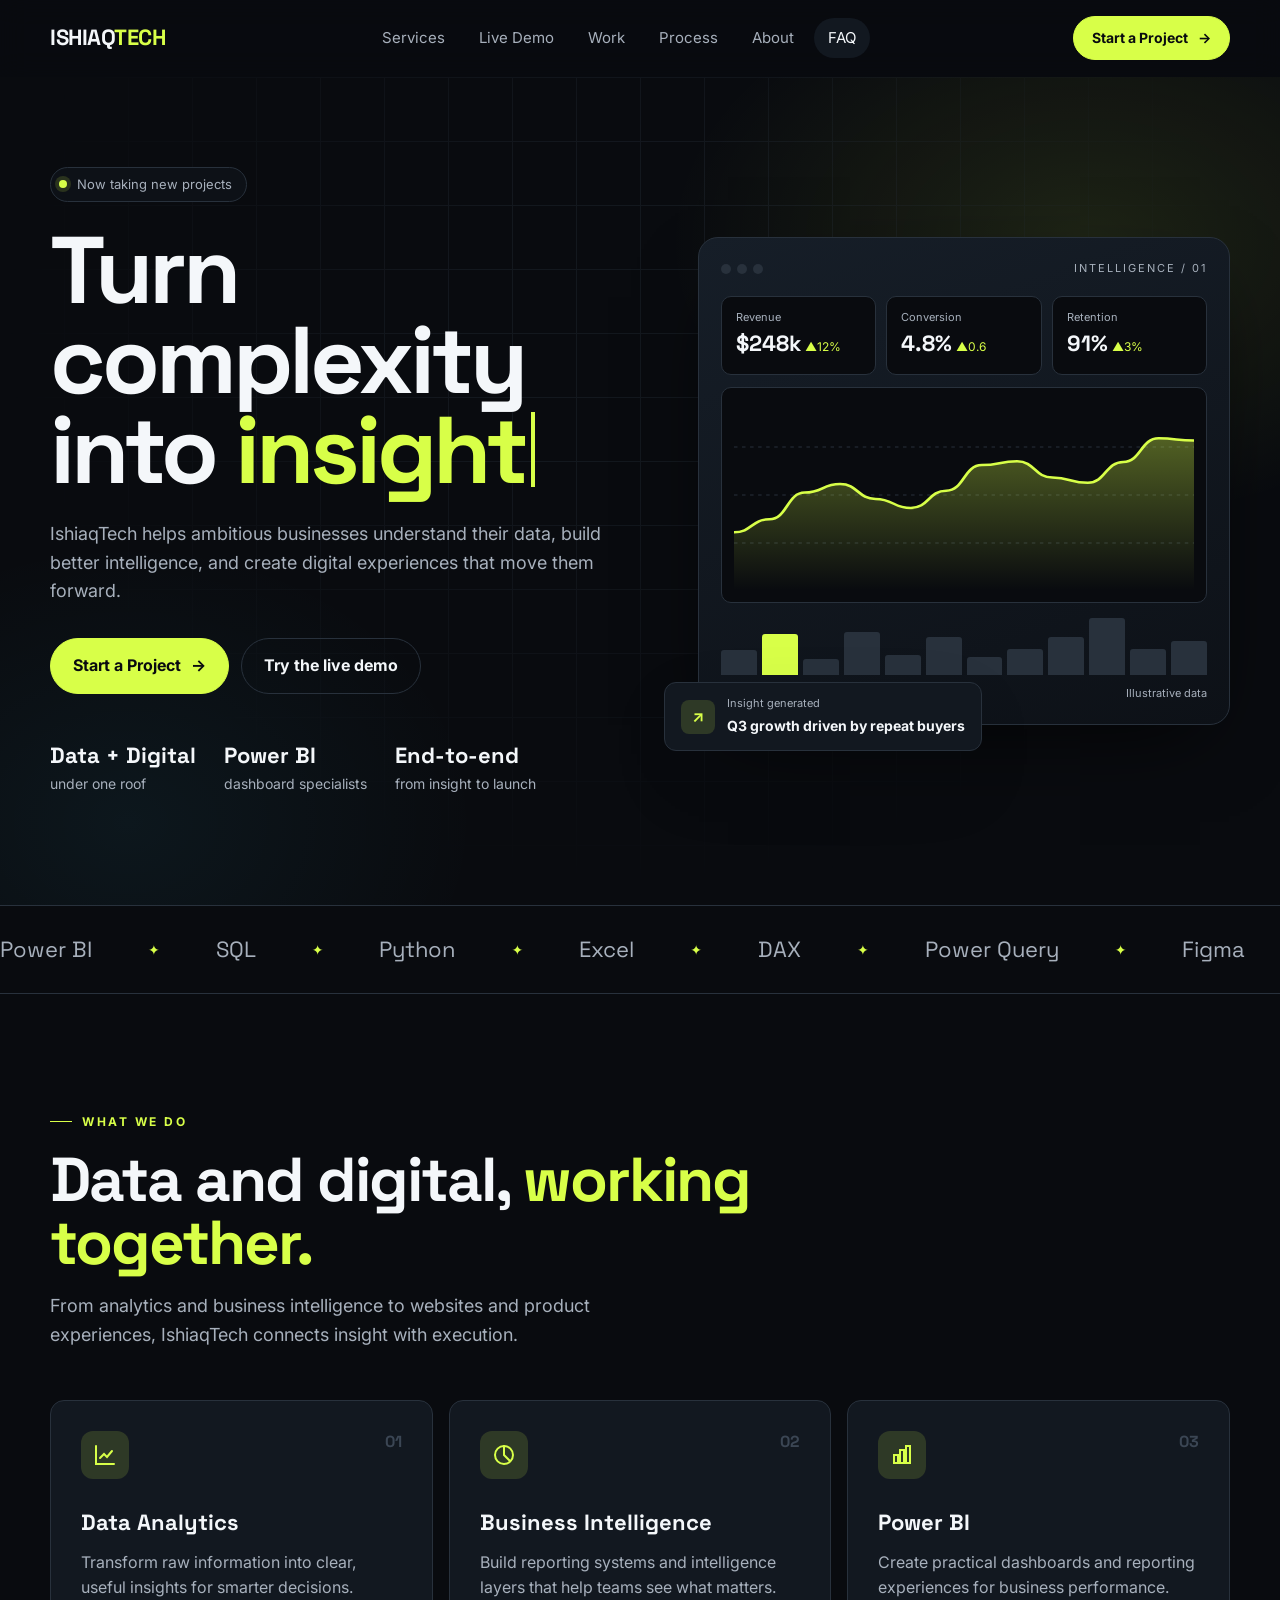
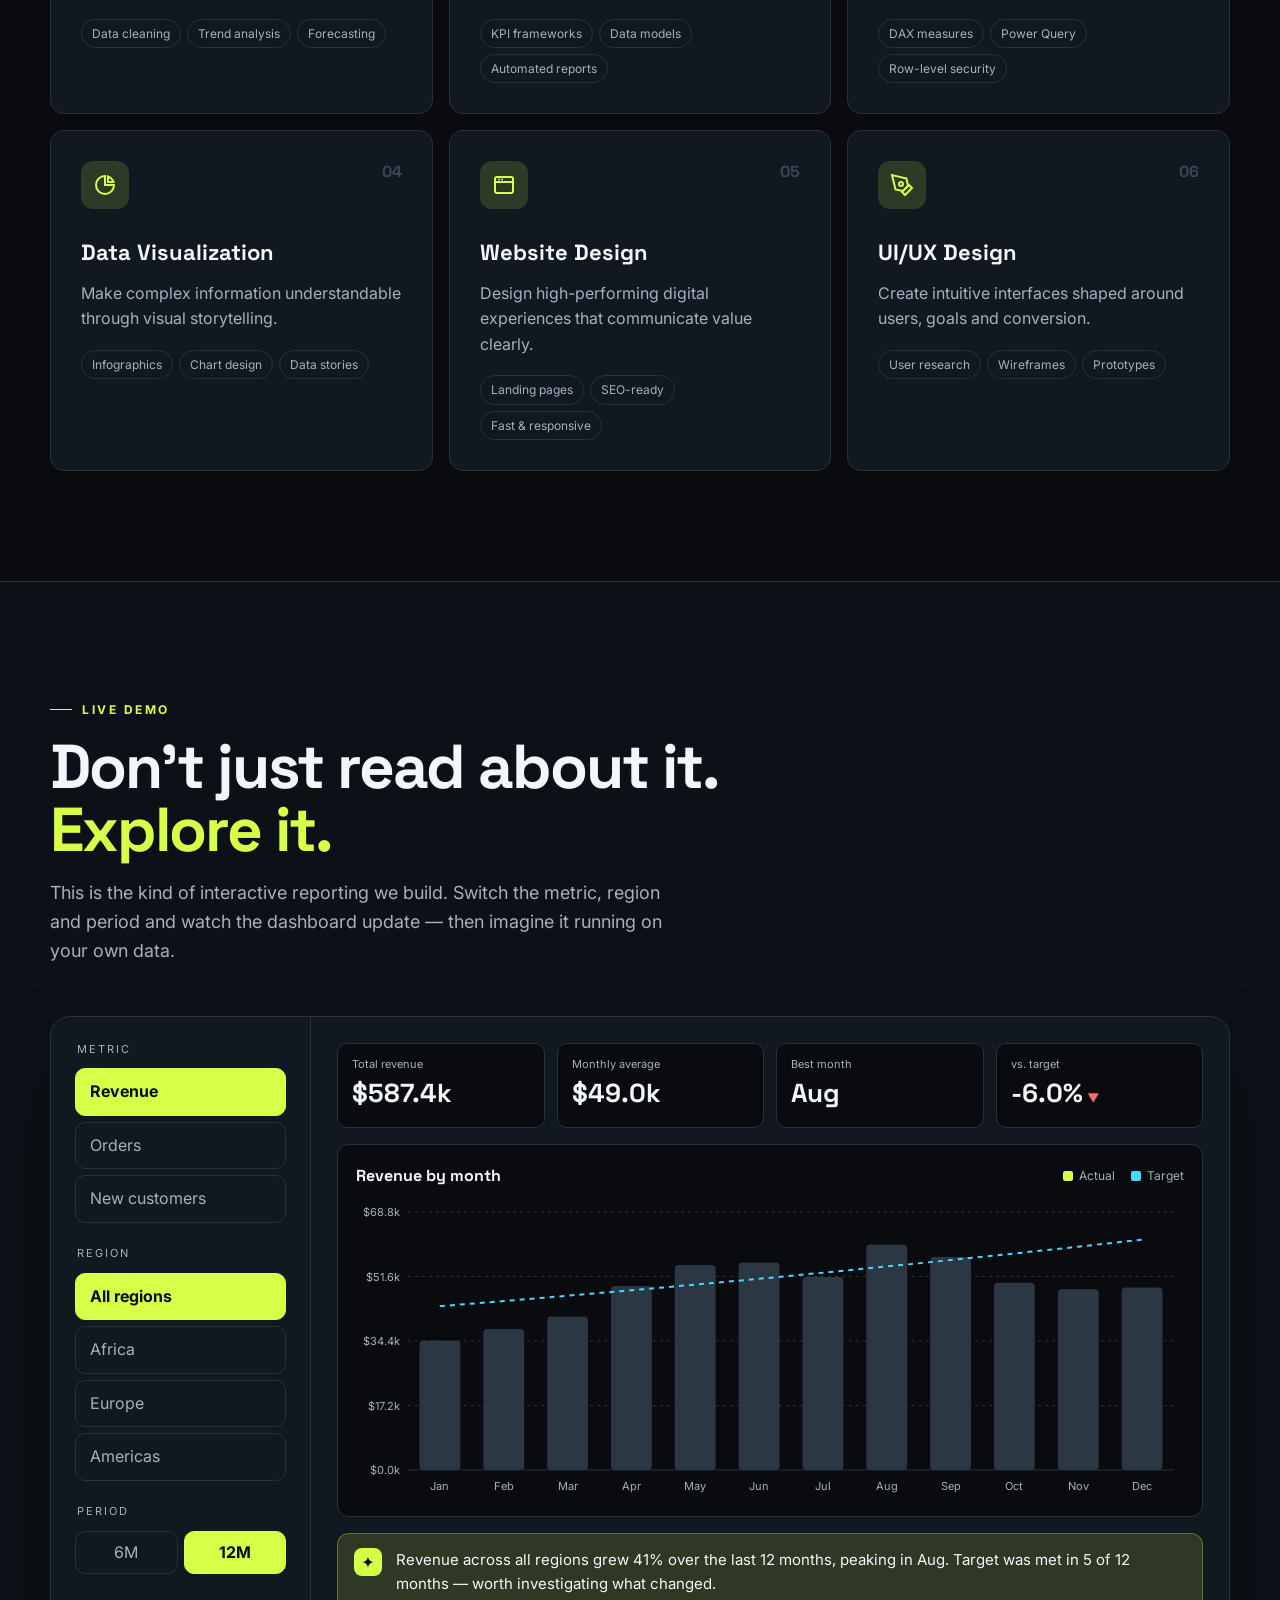
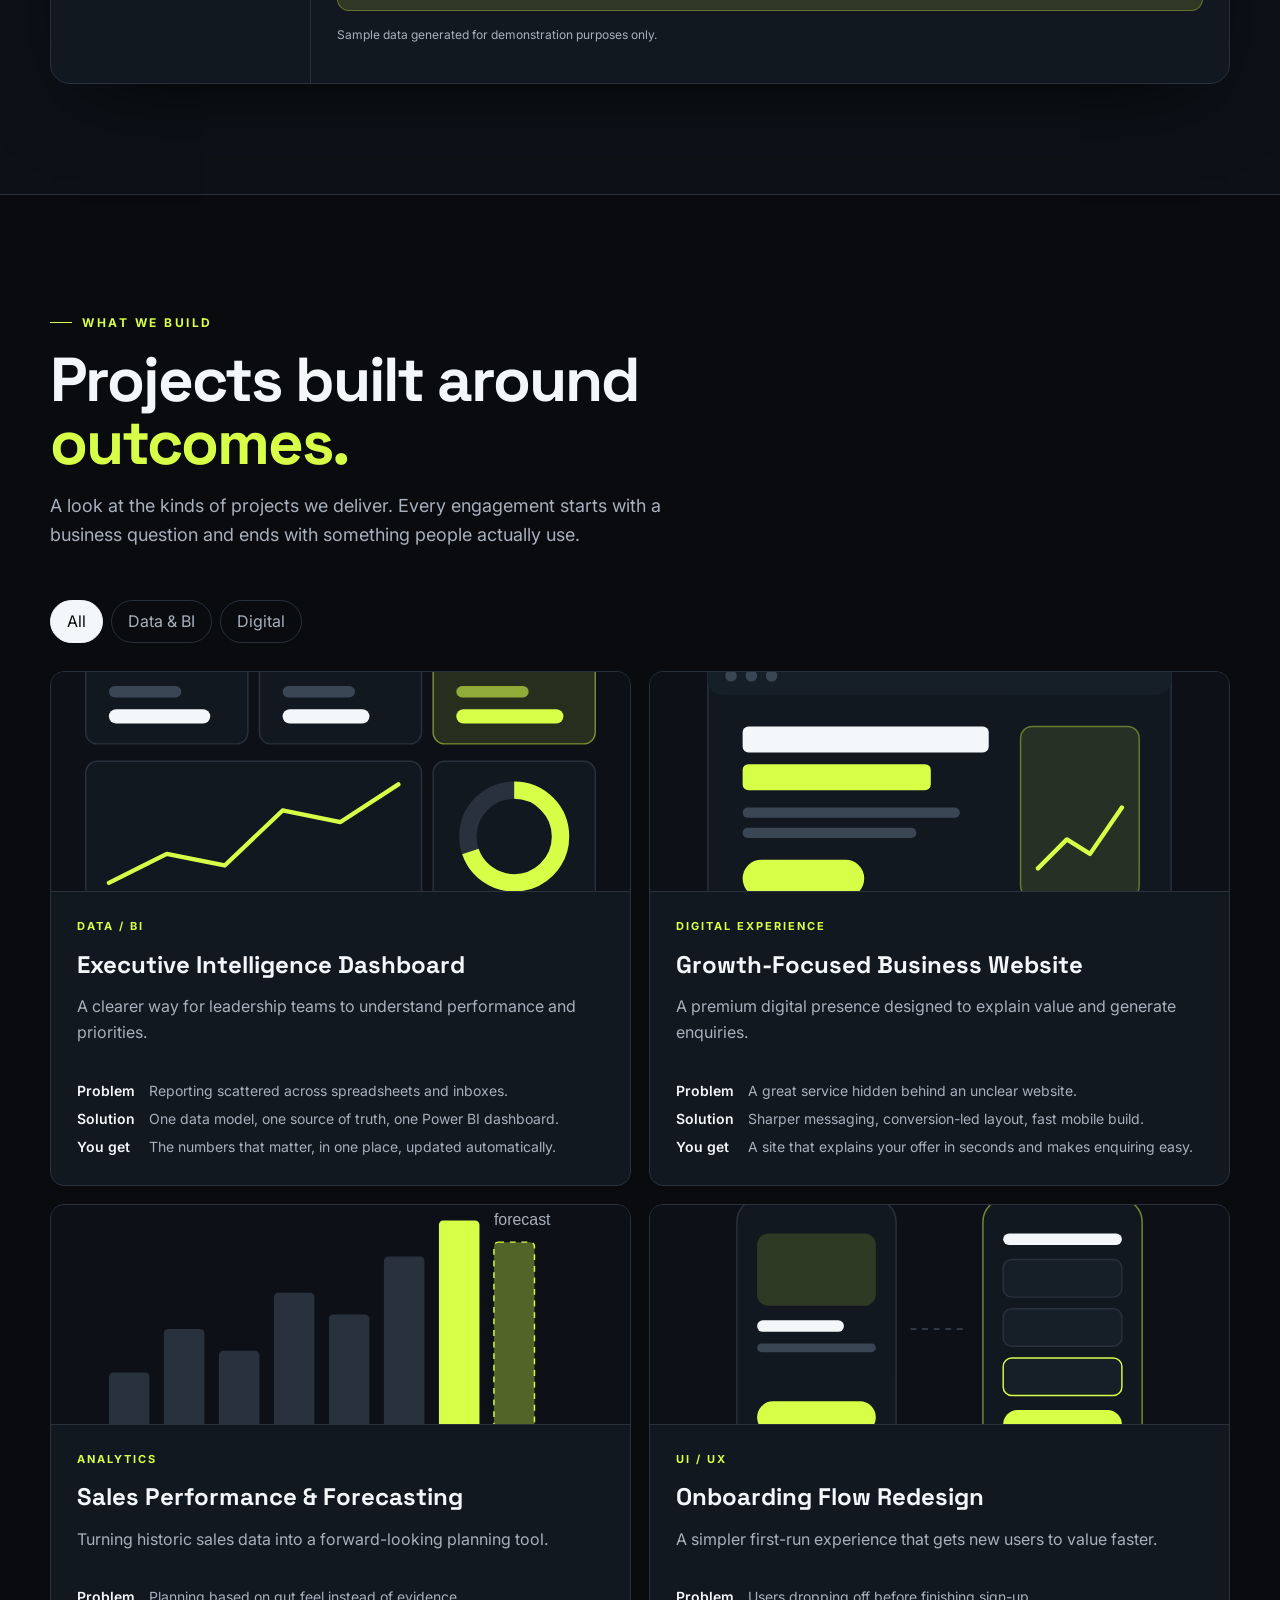
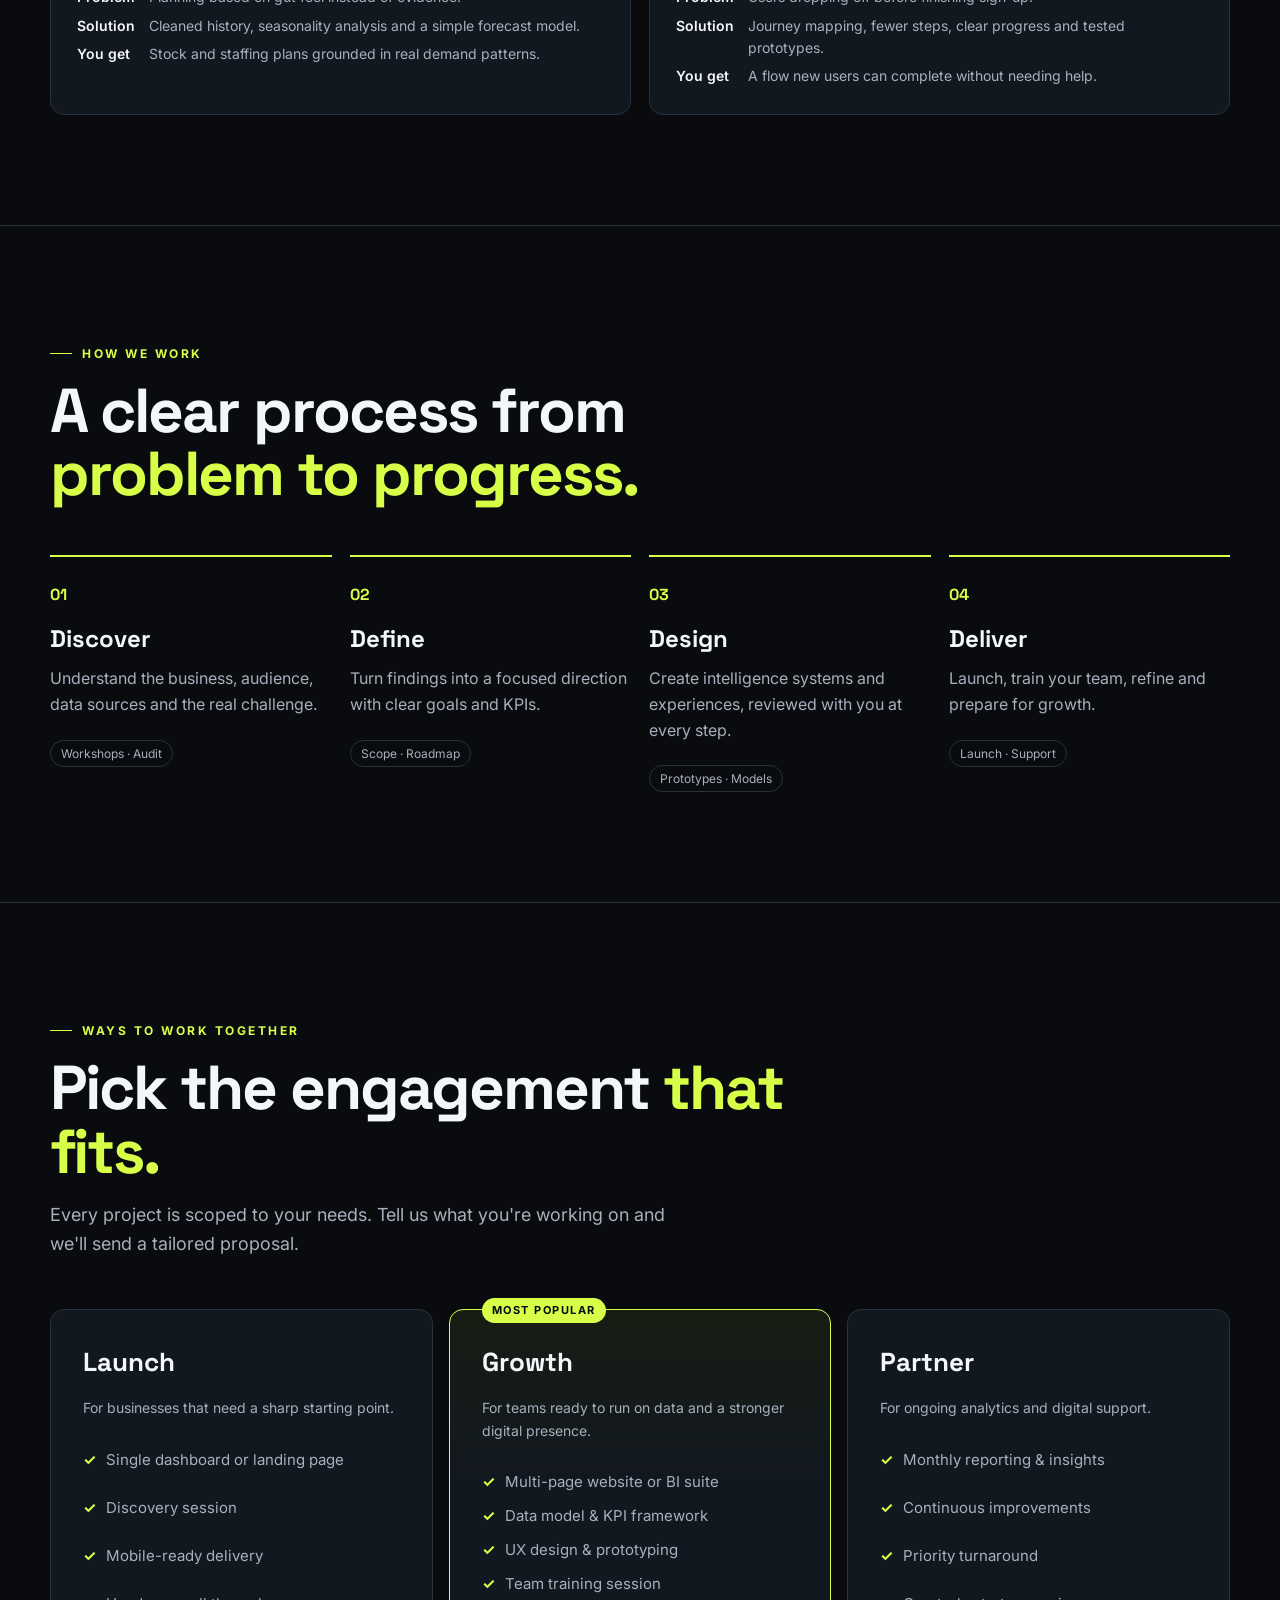
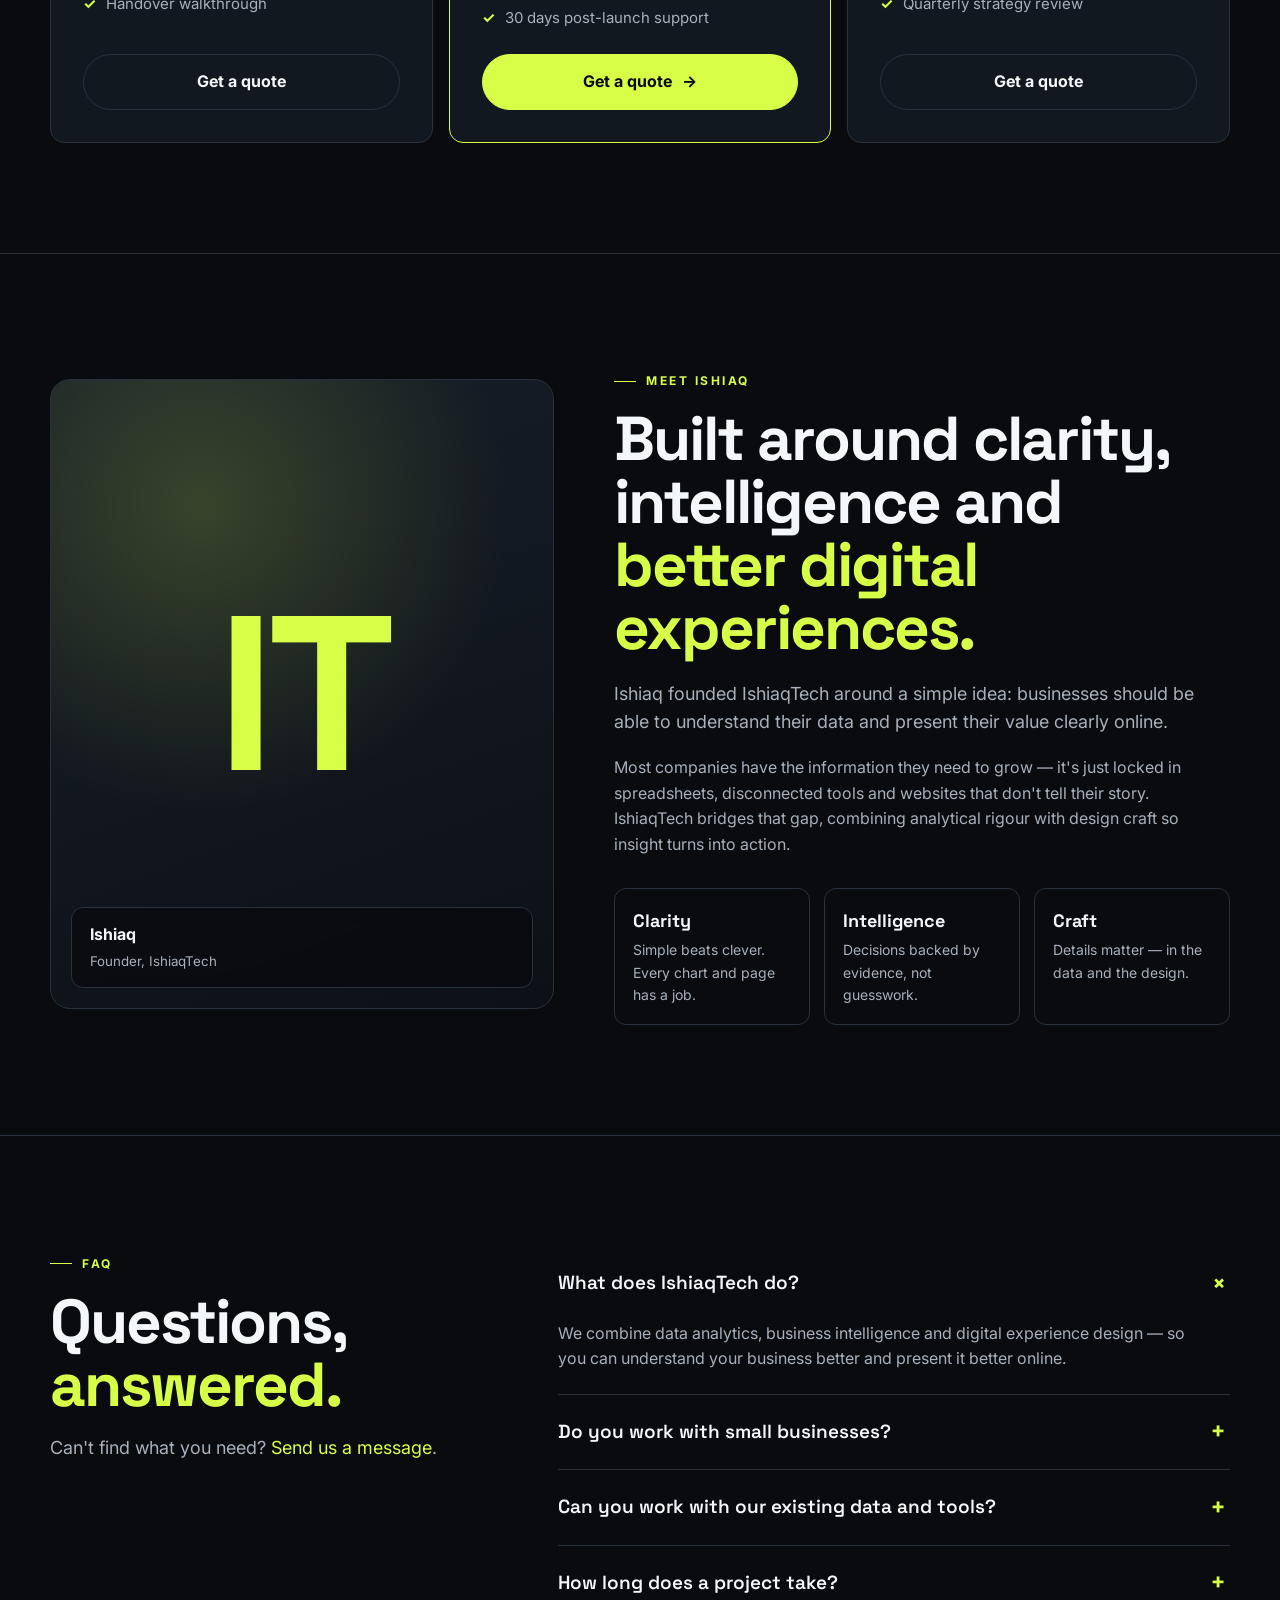
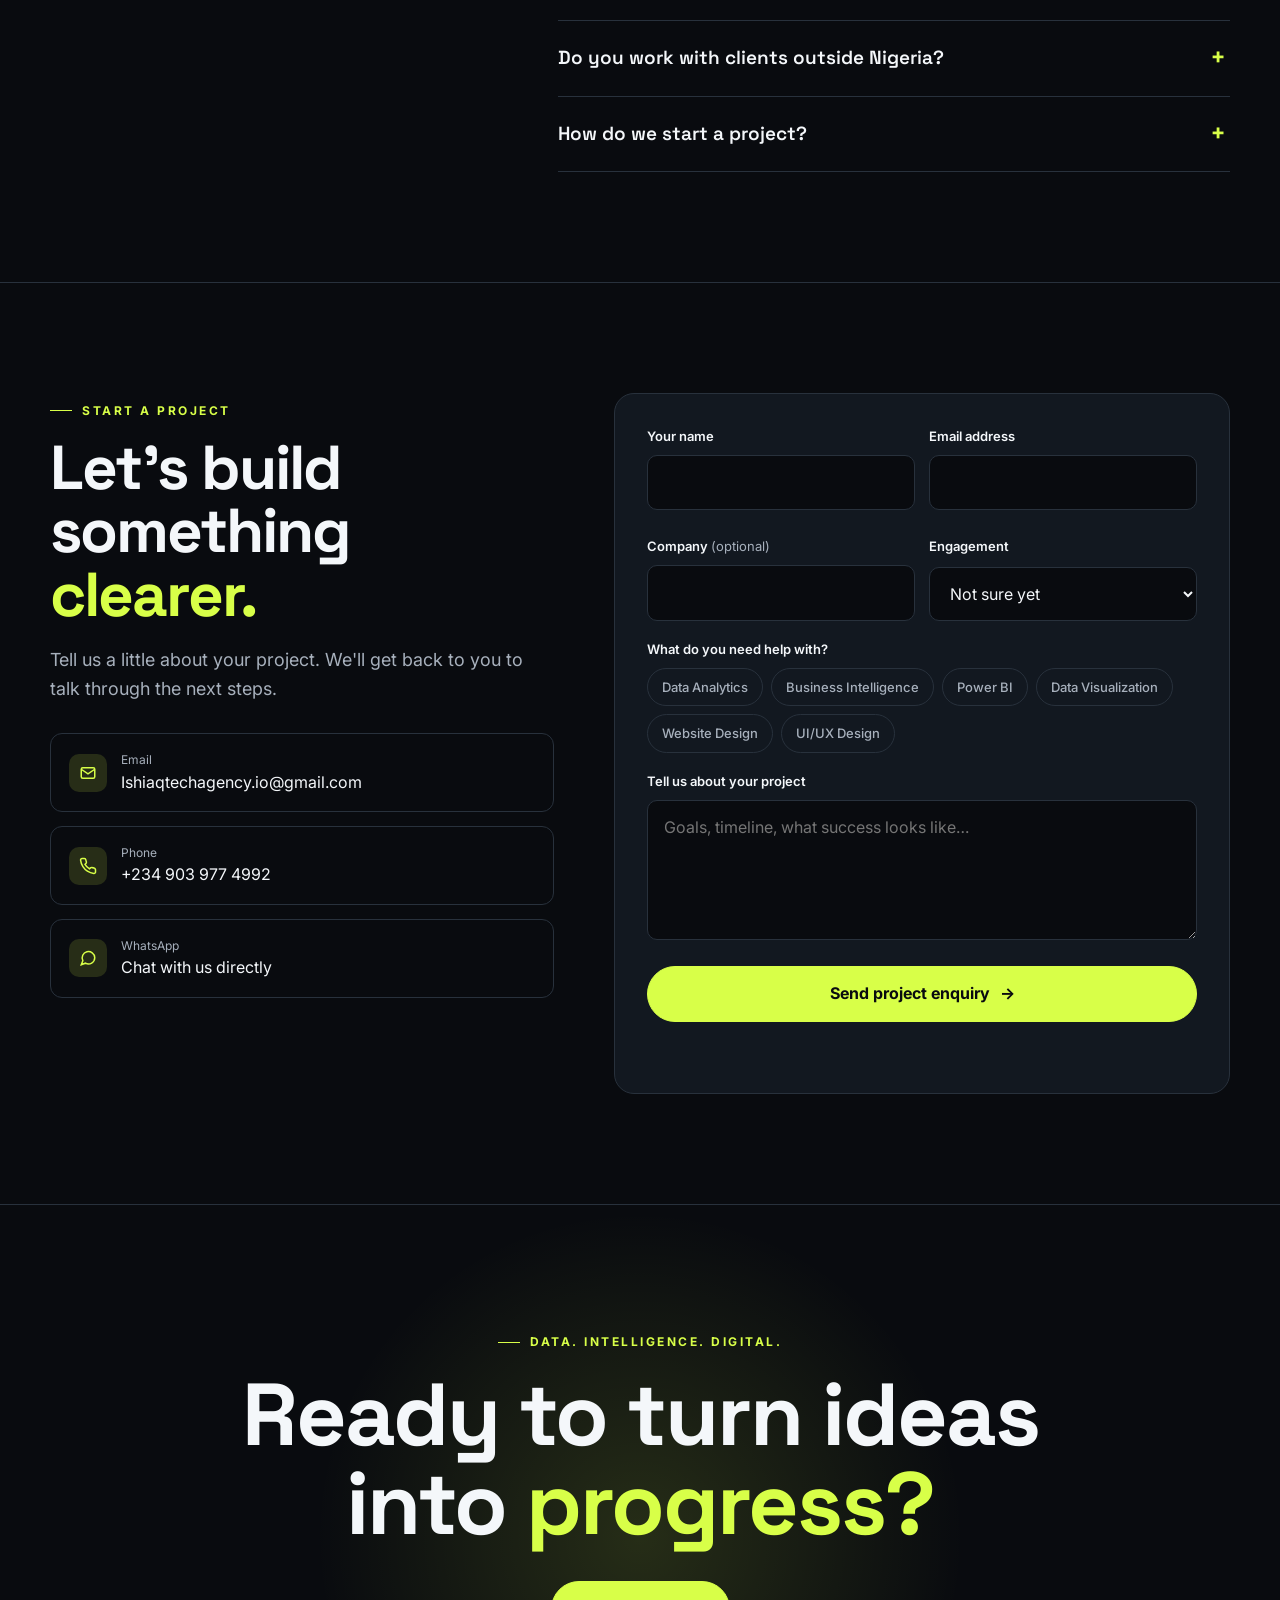
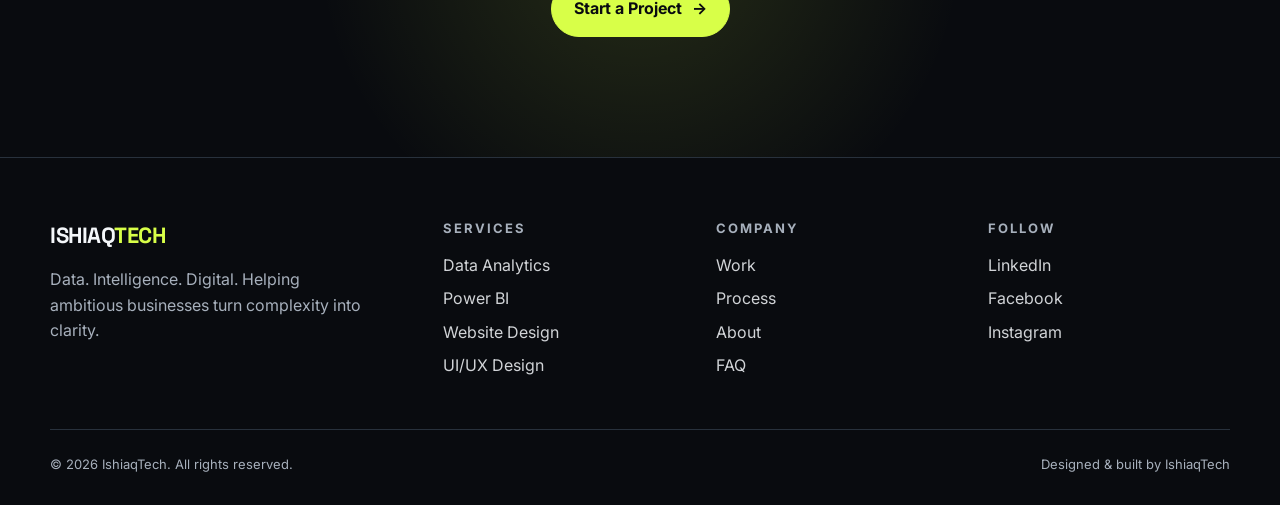
==== commit 97ca4924: "Prepare site for launch - Reframe case studies as example projects (Problem / Solution / You get)   " ====
--- a/index.html
+++ b/index.html
@@ -10,15 +10,23 @@
 <meta name="theme-color" content="#090B0F">
 <meta name="robots" content="index, follow">
 
+<link rel="canonical" href="https://ishiaqtechagencyio-sudo.github.io/Ishiaqtech/">
 <meta property="og:type" content="website">
+<meta property="og:url" content="https://ishiaqtechagencyio-sudo.github.io/Ishiaqtech/">
+<meta property="og:image" content="https://ishiaqtechagencyio-sudo.github.io/Ishiaqtech/assets/img/og-image.png">
+<meta property="og:image:width" content="1200">
+<meta property="og:image:height" content="630">
+<meta property="og:image:alt" content="IshiaqTech — Turn complexity into clarity">
 <meta property="og:site_name" content="IshiaqTech">
 <meta property="og:title" content="IshiaqTech — Turn complexity into clarity">
 <meta property="og:description" content="Data analytics, business intelligence, Power BI dashboards, and high-performing websites for ambitious businesses.">
-<meta name="twitter:card" content="summary">
+<meta name="twitter:card" content="summary_large_image">
+<meta name="twitter:image" content="https://ishiaqtechagencyio-sudo.github.io/Ishiaqtech/assets/img/og-image.png">
 <meta name="twitter:title" content="IshiaqTech — Turn complexity into clarity">
 <meta name="twitter:description" content="Data analytics, business intelligence, Power BI dashboards, and high-performing websites.">
 
-<link rel="icon" href="data:image/svg+xml,%3Csvg xmlns='http://www.w3.org/2000/svg' viewBox='0 0 100 100'%3E%3Crect width='100' height='100' rx='22' fill='%23090B0F'/%3E%3Ctext x='50' y='70' font-size='62' font-family='Arial,sans-serif' font-weight='900' fill='%23D8FF48' text-anchor='middle'%3EI%3C/text%3E%3C/svg%3E">
+<link rel="icon" href="assets/img/favicon.svg" type="image/svg+xml">
+<link rel="apple-touch-icon" href="assets/img/apple-touch-icon.png">
 
 <link rel="preconnect" href="https://fonts.googleapis.com">
 <link rel="preconnect" href="https://fonts.gstatic.com" crossorigin>
@@ -30,6 +38,9 @@
   "@context": "https://schema.org",
   "@type": "ProfessionalService",
   "name": "IshiaqTech",
+  "url": "https://ishiaqtechagencyio-sudo.github.io/Ishiaqtech/",
+  "logo": "https://ishiaqtechagencyio-sudo.github.io/Ishiaqtech/assets/img/apple-touch-icon.png",
+  "image": "https://ishiaqtechagencyio-sudo.github.io/Ishiaqtech/assets/img/og-image.png",
   "slogan": "Data. Intelligence. Digital.",
   "description": "Data analytics, business intelligence, Power BI, data visualization, website design and UI/UX design.",
   "email": "Ishiaqtechagency.io@gmail.com",
@@ -265,9 +276,9 @@
 <section class="section" id="work">
   <div class="container">
     <div class="section-head reveal">
-      <span class="eyebrow">Selected work</span>
-      <h2>Work built around <span class="accent">outcomes.</span></h2>
-      <p class="lead">Every engagement starts with a business question and ends with something people actually use.</p>
+      <span class="eyebrow">What we build</span>
+      <h2>Projects built around <span class="accent">outcomes.</span></h2>
+      <p class="lead">A look at the kinds of projects we deliver. Every engagement starts with a business question and ends with something people actually use.</p>
     </div>
 
     <div class="work-filters reveal" role="group" aria-label="Filter projects">
@@ -298,9 +309,9 @@
           <h3>Executive Intelligence Dashboard</h3>
           <p>A clearer way for leadership teams to understand performance and priorities.</p>
           <dl>
-            <dt>Challenge</dt><dd>Reporting scattered across spreadsheets and inboxes.</dd>
-            <dt>Approach</dt><dd>One data model, one source of truth, one Power BI dashboard.</dd>
-            <dt>Result</dt><dd>Leadership sees the numbers that matter in minutes, not days.</dd>
+            <dt>Problem</dt><dd>Reporting scattered across spreadsheets and inboxes.</dd>
+            <dt>Solution</dt><dd>One data model, one source of truth, one Power BI dashboard.</dd>
+            <dt>You get</dt><dd>The numbers that matter, in one place, updated automatically.</dd>
           </dl>
         </div>
       </article>
@@ -325,9 +336,9 @@
           <h3>Growth-Focused Business Website</h3>
           <p>A premium digital presence designed to explain value and generate enquiries.</p>
           <dl>
-            <dt>Challenge</dt><dd>A great service hidden behind an unclear website.</dd>
-            <dt>Approach</dt><dd>Sharper messaging, conversion-led layout, fast mobile build.</dd>
-            <dt>Result</dt><dd>A site that explains the offer in seconds and makes enquiring easy.</dd>
+            <dt>Problem</dt><dd>A great service hidden behind an unclear website.</dd>
+            <dt>Solution</dt><dd>Sharper messaging, conversion-led layout, fast mobile build.</dd>
+            <dt>You get</dt><dd>A site that explains your offer in seconds and makes enquiring easy.</dd>
           </dl>
         </div>
       </article>
@@ -351,9 +362,9 @@
           <h3>Sales Performance &amp; Forecasting</h3>
           <p>Turning historic sales data into a forward-looking planning tool.</p>
           <dl>
-            <dt>Challenge</dt><dd>Planning based on gut feel instead of evidence.</dd>
-            <dt>Approach</dt><dd>Cleaned history, seasonality analysis and a simple forecast model.</dd>
-            <dt>Result</dt><dd>Stock and staffing decisions grounded in real demand patterns.</dd>
+            <dt>Problem</dt><dd>Planning based on gut feel instead of evidence.</dd>
+            <dt>Solution</dt><dd>Cleaned history, seasonality analysis and a simple forecast model.</dd>
+            <dt>You get</dt><dd>Stock and staffing plans grounded in real demand patterns.</dd>
           </dl>
         </div>
       </article>
@@ -379,9 +390,9 @@
           <h3>Onboarding Flow Redesign</h3>
           <p>A simpler first-run experience that gets new users to value faster.</p>
           <dl>
-            <dt>Challenge</dt><dd>Users dropping off before finishing sign-up.</dd>
-            <dt>Approach</dt><dd>Journey mapping, fewer steps, clear progress and tested prototypes.</dd>
-            <dt>Result</dt><dd>A flow users can complete without needing help.</dd>
+            <dt>Problem</dt><dd>Users dropping off before finishing sign-up.</dd>
+            <dt>Solution</dt><dd>Journey mapping, fewer steps, clear progress and tested prototypes.</dd>
+            <dt>You get</dt><dd>A flow new users can complete without needing help.</dd>
           </dl>
         </div>
       </article>
@@ -457,9 +468,9 @@
 <section class="section" id="about">
   <div class="container about-grid">
     <div class="founder reveal">
-      <!-- To use a real photo: add assets/img/founder.jpg and replace the span below with
-           <img src="assets/img/founder.jpg" alt="Ishiaq, founder of IshiaqTech"> -->
+      <!-- Upload a portrait to assets/img/founder.jpg and it replaces the monogram automatically. -->
       <span class="founder-mono" aria-hidden="true">IT</span>
+      <img class="founder-photo" src="assets/img/founder.jpg" alt="Ishiaq, founder of IshiaqTech" loading="lazy" onerror="this.remove()">
       <div class="founder-cap"><b>Ishiaq</b><small>Founder, IshiaqTech</small></div>
     </div>
     <div class="reveal">
@@ -523,7 +534,7 @@
       <ul class="contact-list">
         <li><a href="mailto:Ishiaqtechagency.io@gmail.com"><span class="ico"><svg viewBox="0 0 24 24" fill="none" stroke="currentColor" stroke-width="2"><rect x="3" y="5" width="18" height="14" rx="2"/><path d="M3 7l9 6 9-6"/></svg></span><span><small>Email</small>Ishiaqtechagency.io@gmail.com</span></a></li>
         <li><a href="tel:+2349039774992"><span class="ico"><svg viewBox="0 0 24 24" fill="none" stroke="currentColor" stroke-width="2"><path d="M22 16.9v3a2 2 0 0 1-2.2 2 19.8 19.8 0 0 1-8.6-3.1 19.5 19.5 0 0 1-6-6A19.8 19.8 0 0 1 2.1 4.2 2 2 0 0 1 4.1 2h3a2 2 0 0 1 2 1.7c.1.9.4 1.8.7 2.7a2 2 0 0 1-.5 2.1L8 9.8a16 16 0 0 0 6 6l1.3-1.3a2 2 0 0 1 2.1-.4c.9.3 1.8.6 2.7.7a2 2 0 0 1 1.7 2z"/></svg></span><span><small>Phone</small>+234 903 977 4992</span></a></li>
-        <li><a href="https://wa.me/2349039774992" target="_blank" rel="noopener"><span class="ico"><svg viewBox="0 0 24 24" fill="none" stroke="currentColor" stroke-width="2"><path d="M21 11.5a8.4 8.4 0 0 1-12.4 7.4L3 21l2.1-5.4A8.4 8.4 0 1 1 21 11.5z"/></svg></span><span><small>WhatsApp</small>Chat with us directly</span></a></li>
+        <li><a href="https://wa.me/2349039774992?text=Hi%20IshiaqTech%2C%20I%27d%20like%20to%20talk%20about%20a%20project." target="_blank" rel="noopener"><span class="ico"><svg viewBox="0 0 24 24" fill="none" stroke="currentColor" stroke-width="2"><path d="M21 11.5a8.4 8.4 0 0 1-12.4 7.4L3 21l2.1-5.4A8.4 8.4 0 1 1 21 11.5z"/></svg></span><span><small>WhatsApp</small>Chat with us directly</span></a></li>
       </ul>
     </div>
 
@@ -571,6 +582,7 @@
         <textarea id="fMessage" name="message" required minlength="10" placeholder="Goals, timeline, what success looks like…"></textarea>
         <span class="error" aria-live="polite"></span>
       </div>
+      <input type="hidden" name="_subject" value="New project enquiry from ishiaqtech website">
       <input class="hp" type="text" name="_gotcha" tabindex="-1" autocomplete="off" aria-hidden="true">
       <button class="btn" type="submit">Send project enquiry <span class="arrow">→</span></button>
       <p class="form-status" id="formStatus" role="status" aria-live="polite"></p>
--- a/assets/css/styles.css
+++ b/assets/css/styles.css
@@ -327,9 +327,9 @@
     linear-gradient(160deg, var(--panel-2), var(--bg-2));
   display: grid; place-items: center;
 }
-.founder img { width: 100%; height: 100%; object-fit: cover; }
+.founder-photo { position: absolute; inset: 0; width: 100%; height: 100%; object-fit: cover; }
 .founder-mono { font-family: var(--font-display); font-size: clamp(120px, 18vw, 220px); font-weight: 700; color: var(--lime); letter-spacing: -8px; line-height: 1; }
-.founder-cap { position: absolute; left: 20px; bottom: 20px; right: 20px; background: rgba(9, 11, 15, 0.8); backdrop-filter: blur(8px); border: 1px solid var(--line); border-radius: 12px; padding: 14px 18px; }
+.founder-cap { z-index: 1; position: absolute; left: 20px; bottom: 20px; right: 20px; background: rgba(9, 11, 15, 0.8); backdrop-filter: blur(8px); border: 1px solid var(--line); border-radius: 12px; padding: 14px 18px; }
 .founder-cap b { display: block; }
 .founder-cap small { color: var(--muted); }
 .values { display: grid; grid-template-columns: repeat(3, 1fr); gap: 14px; margin-top: 30px; }
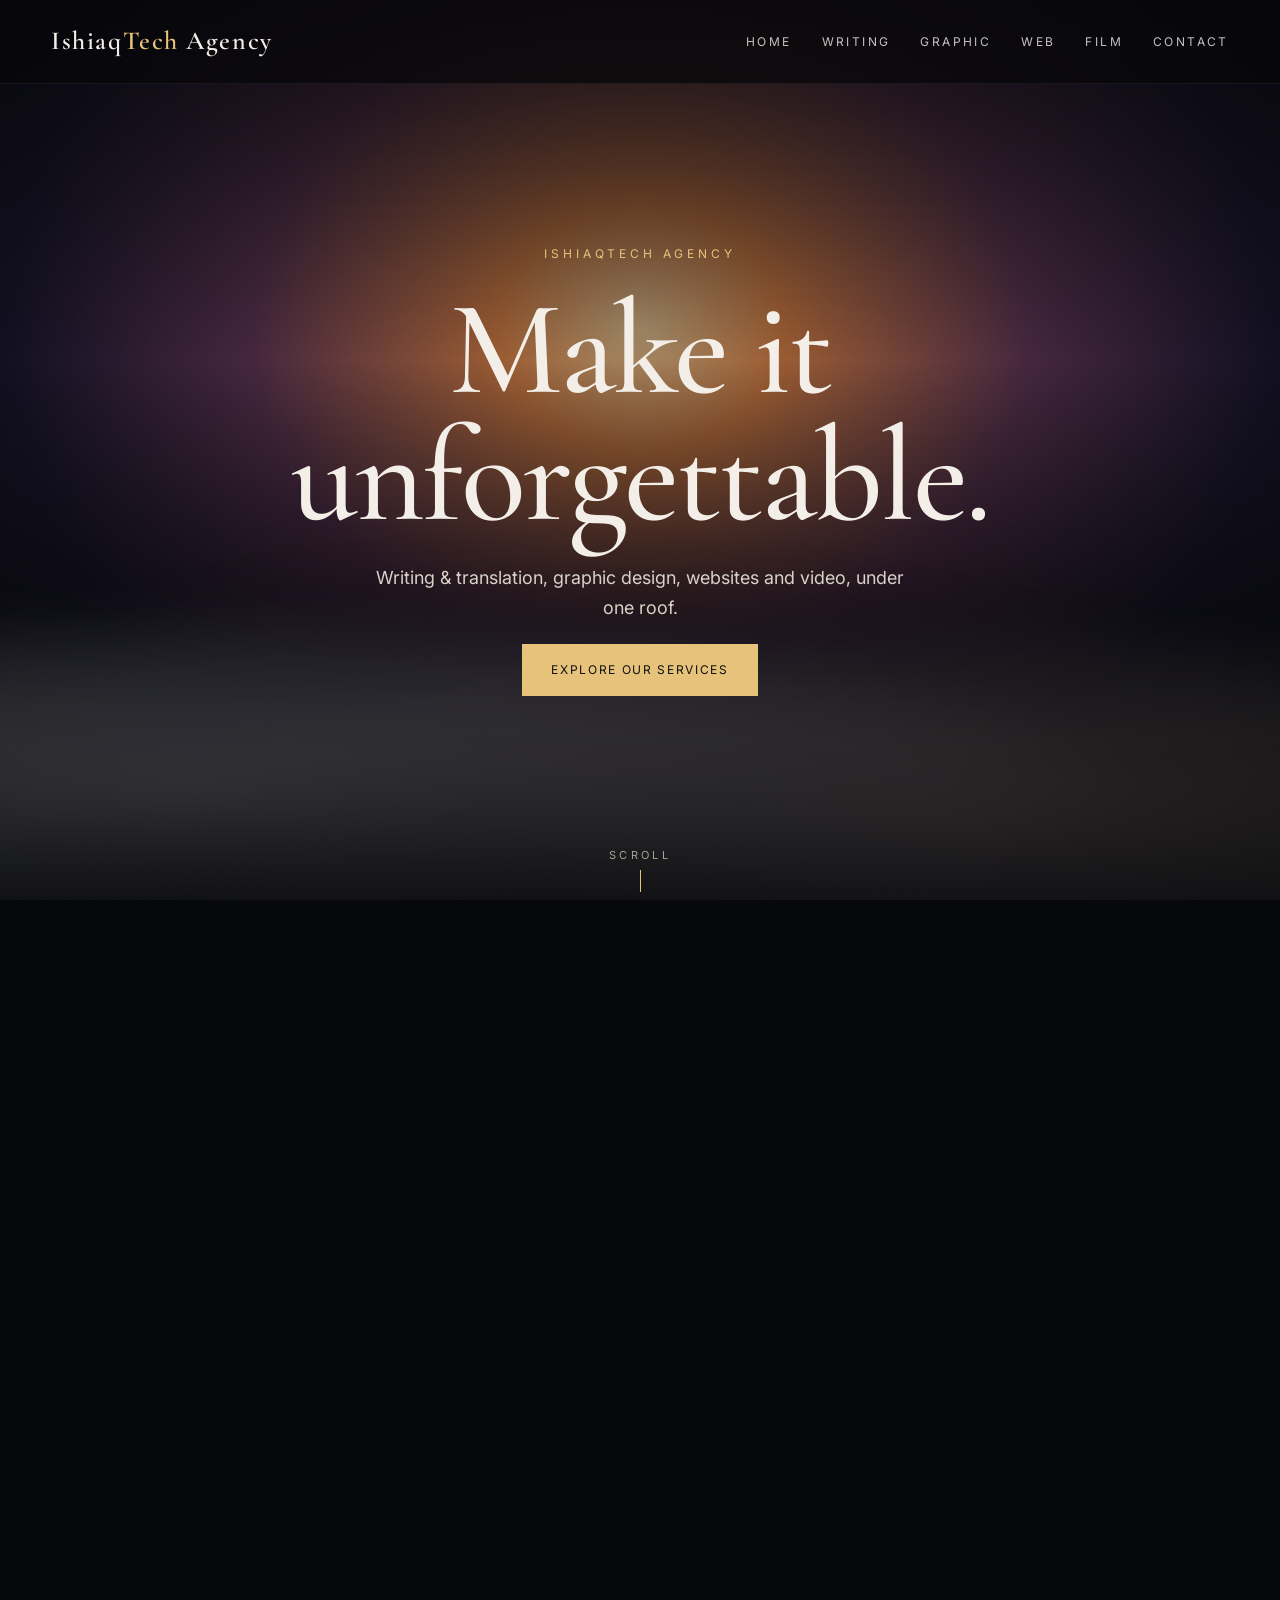
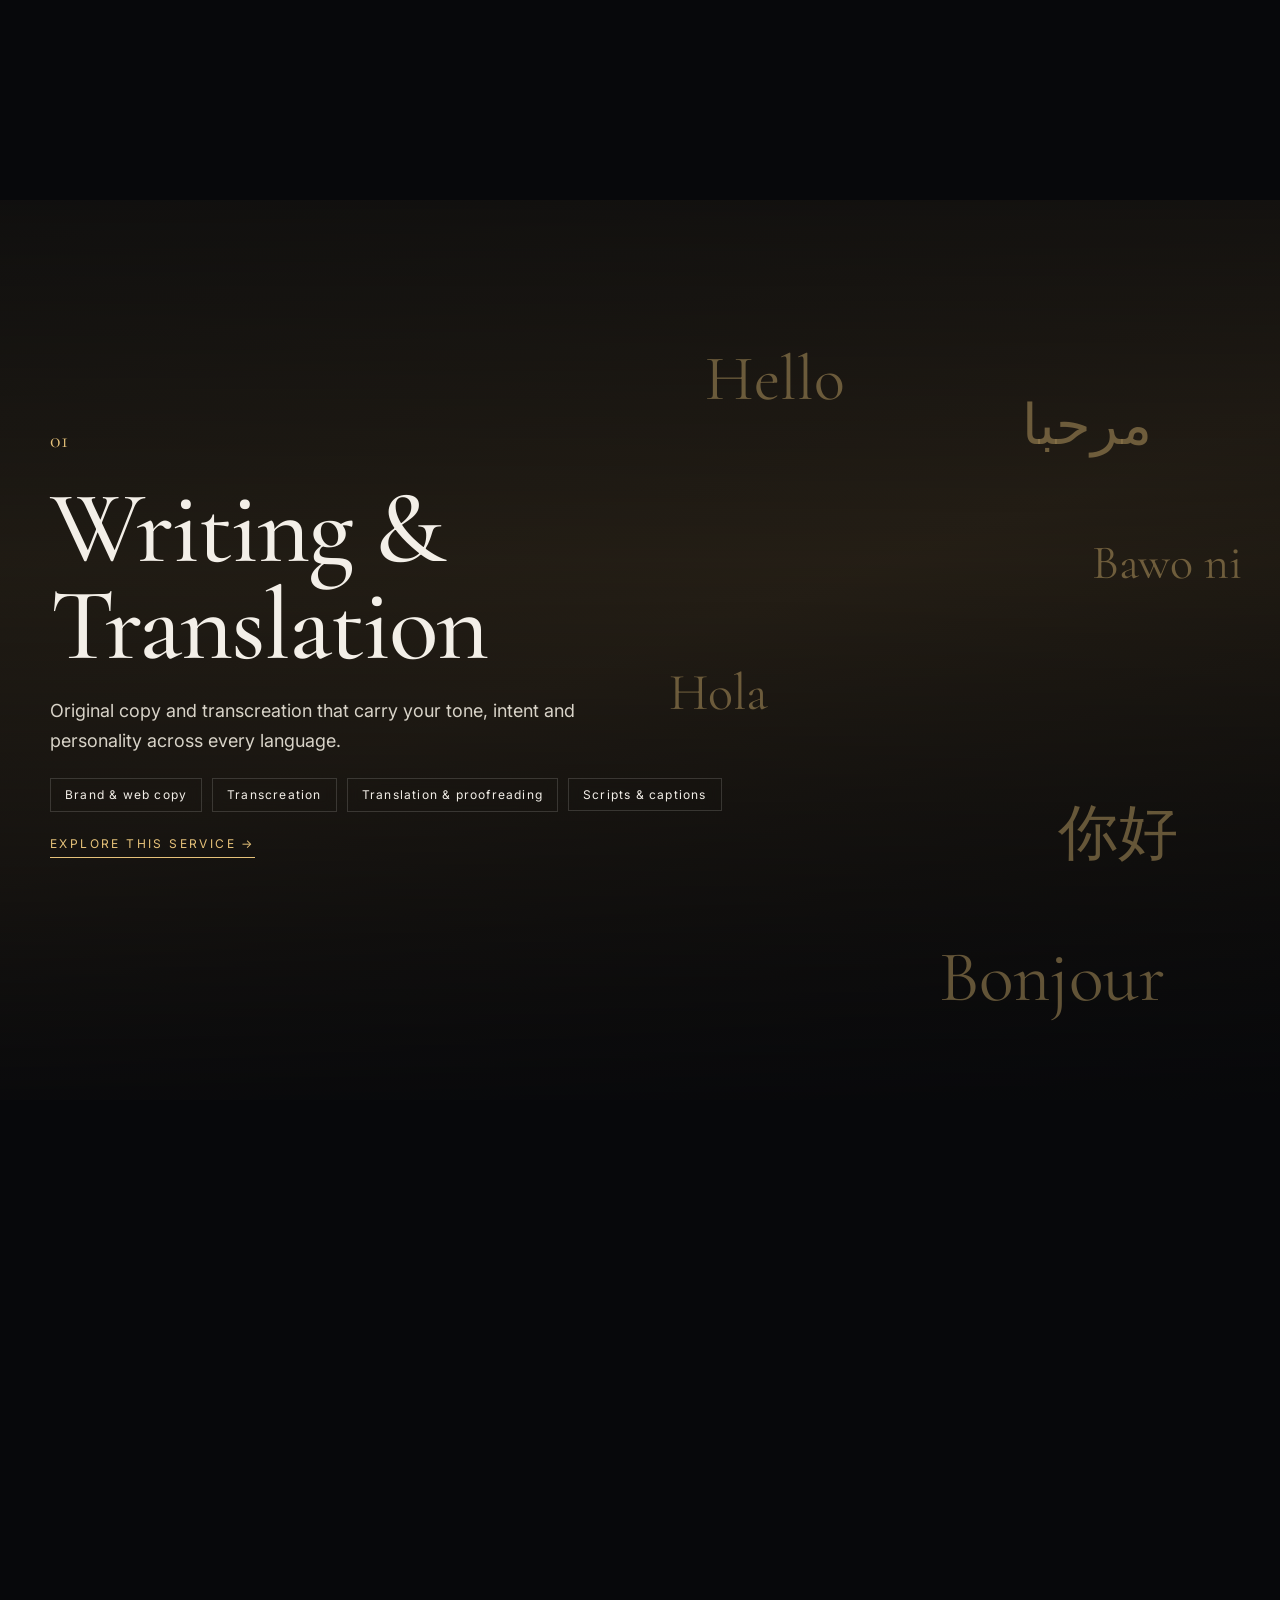
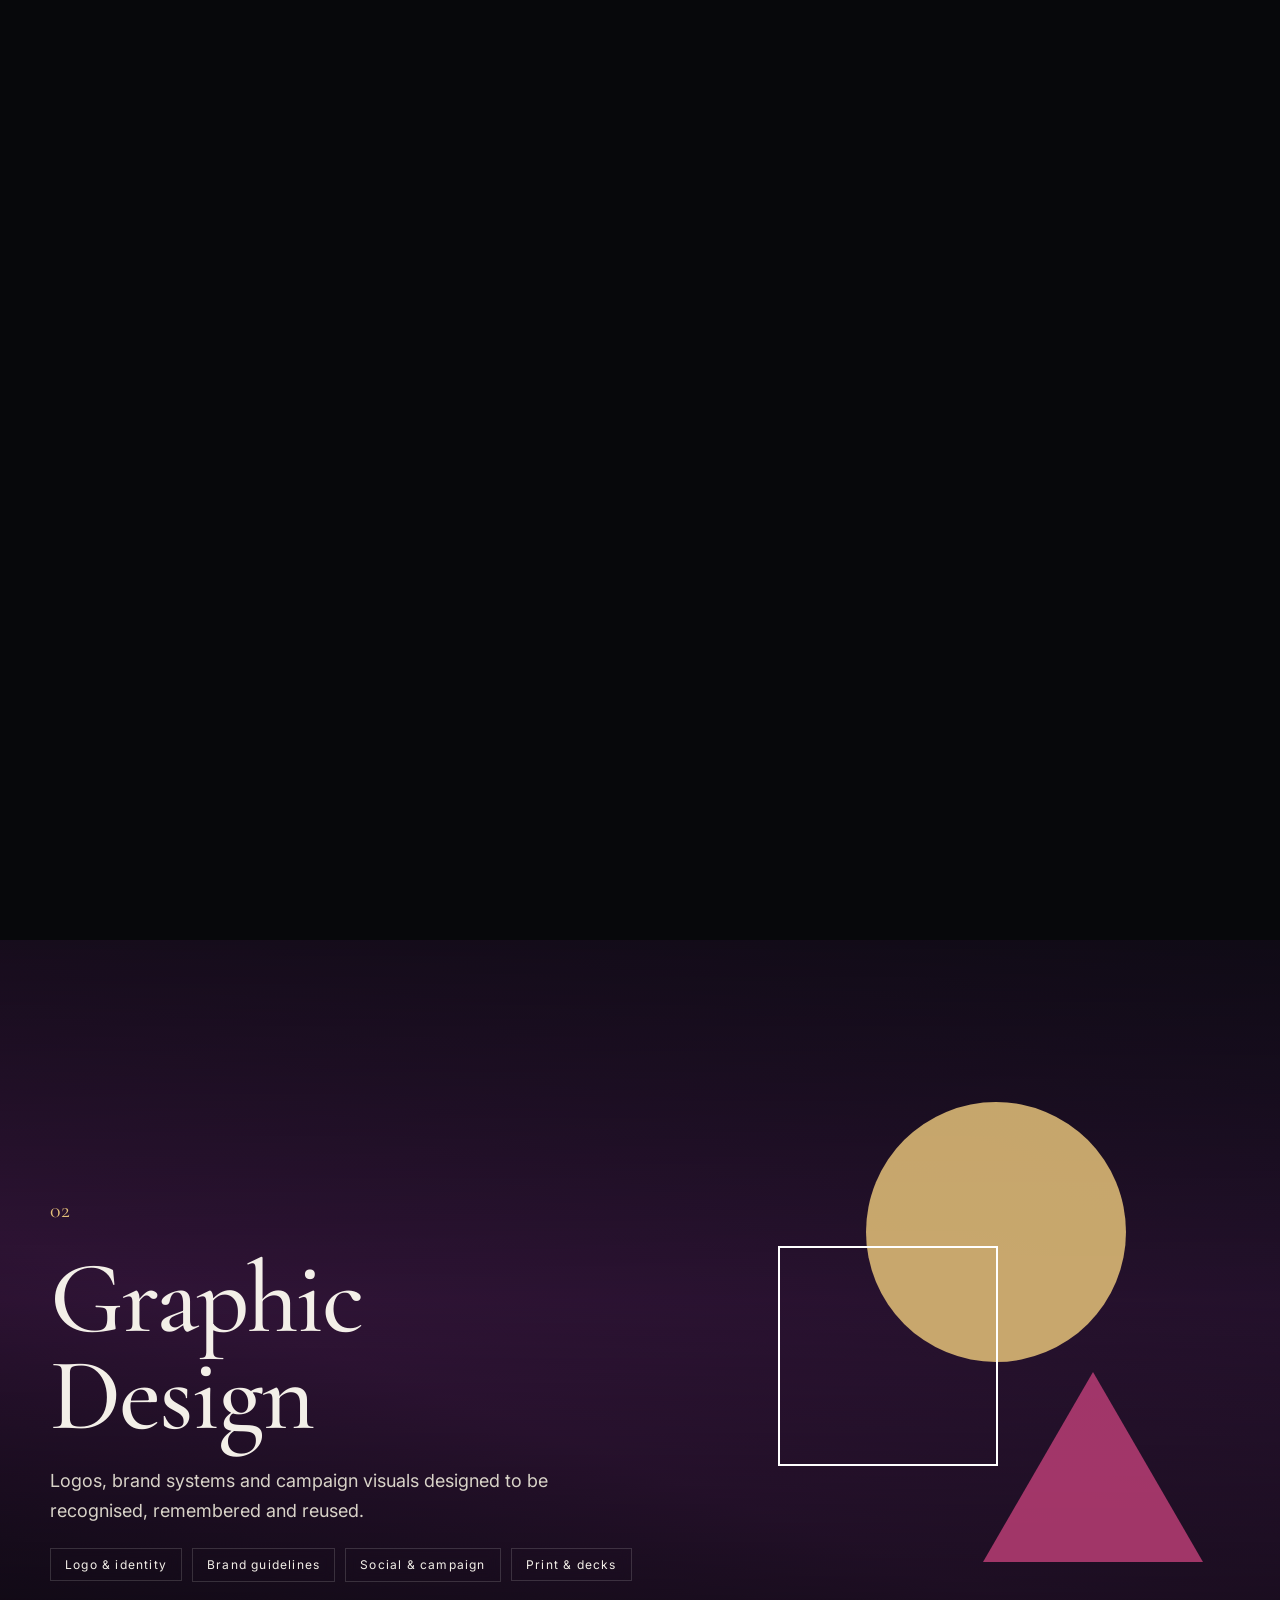
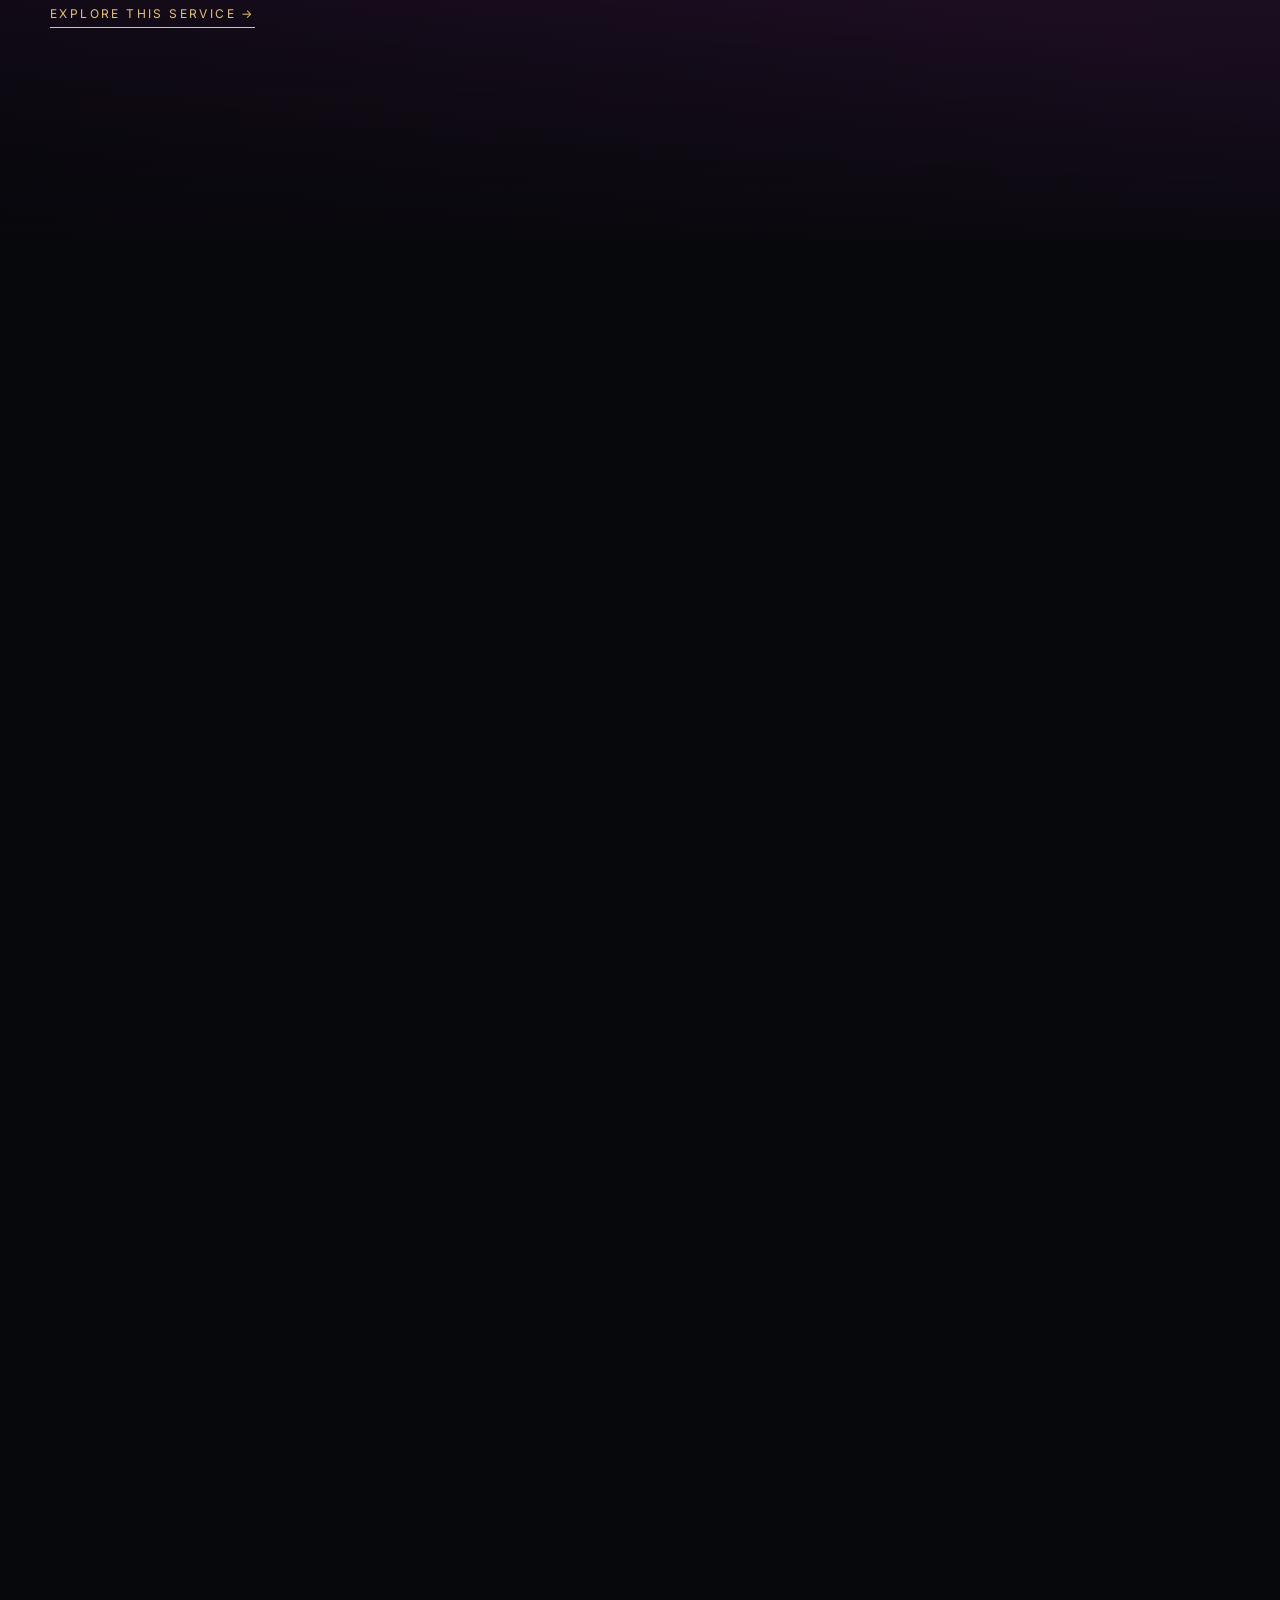
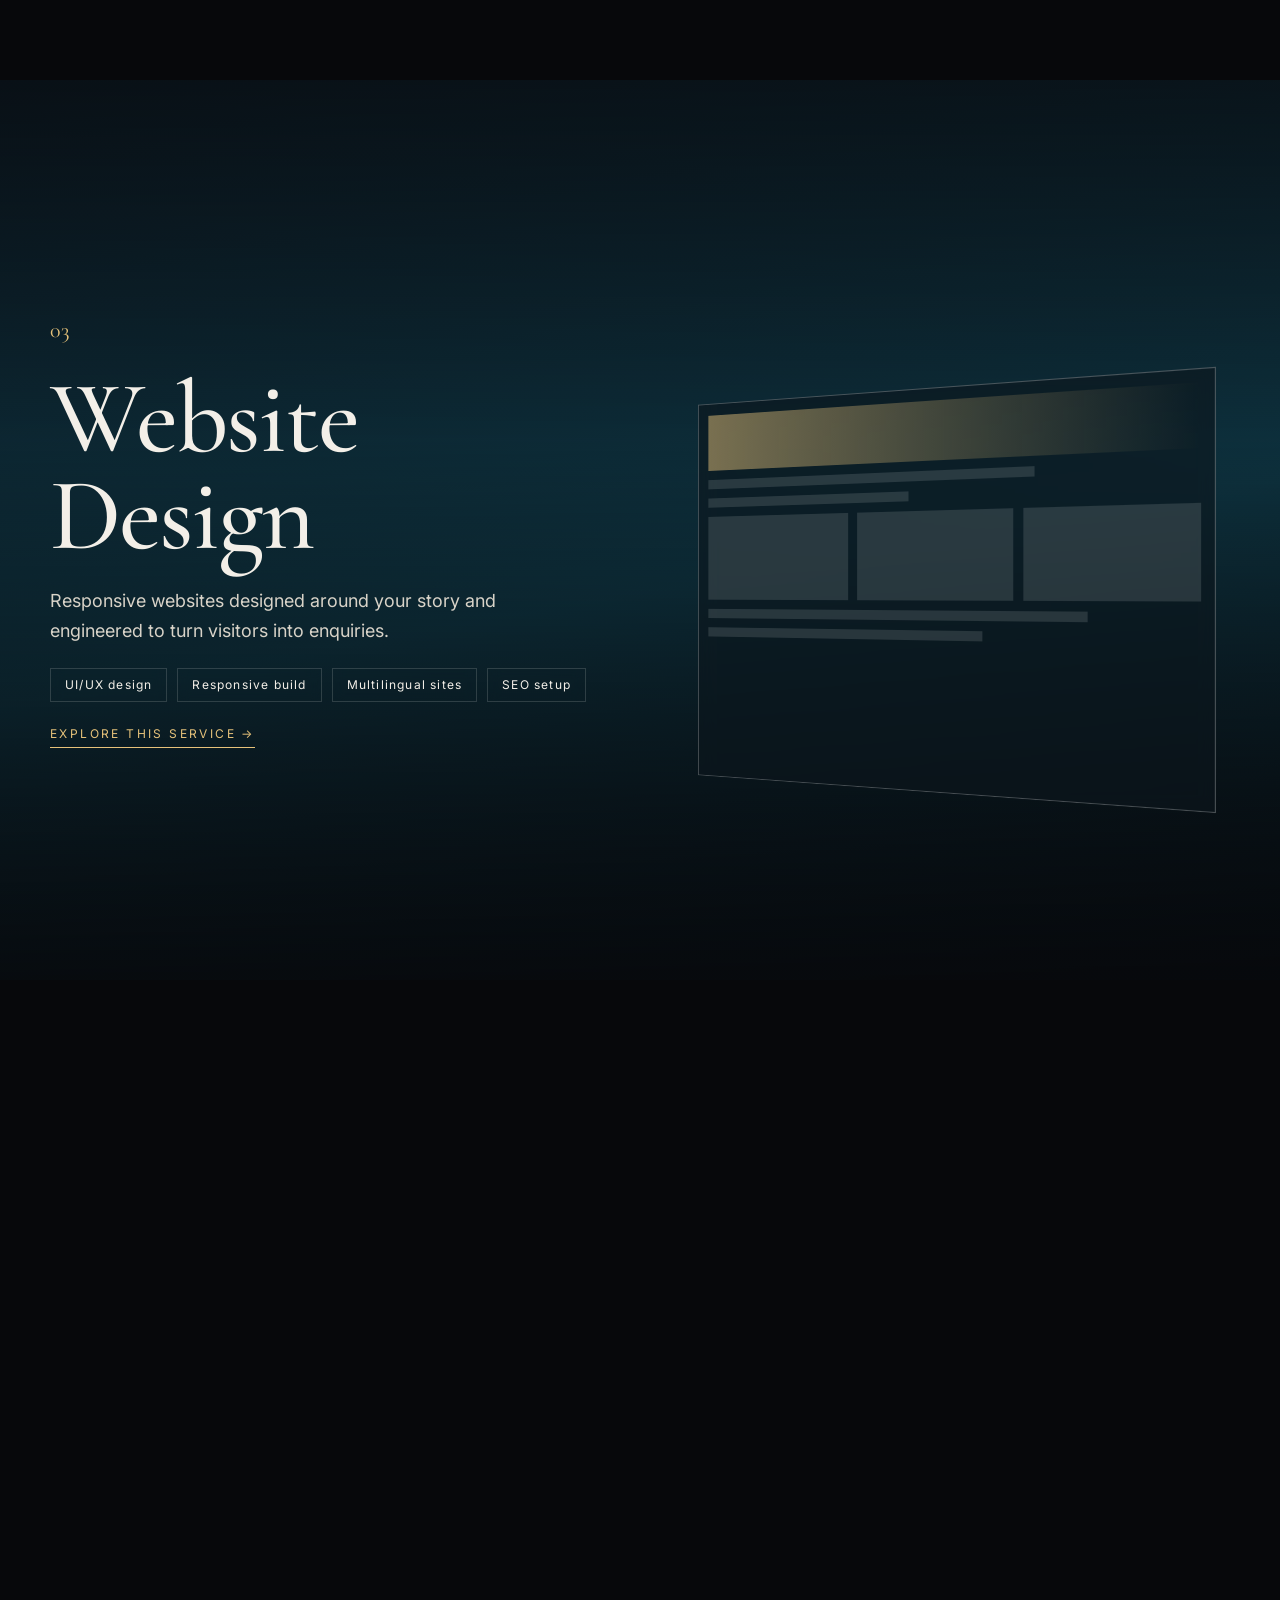
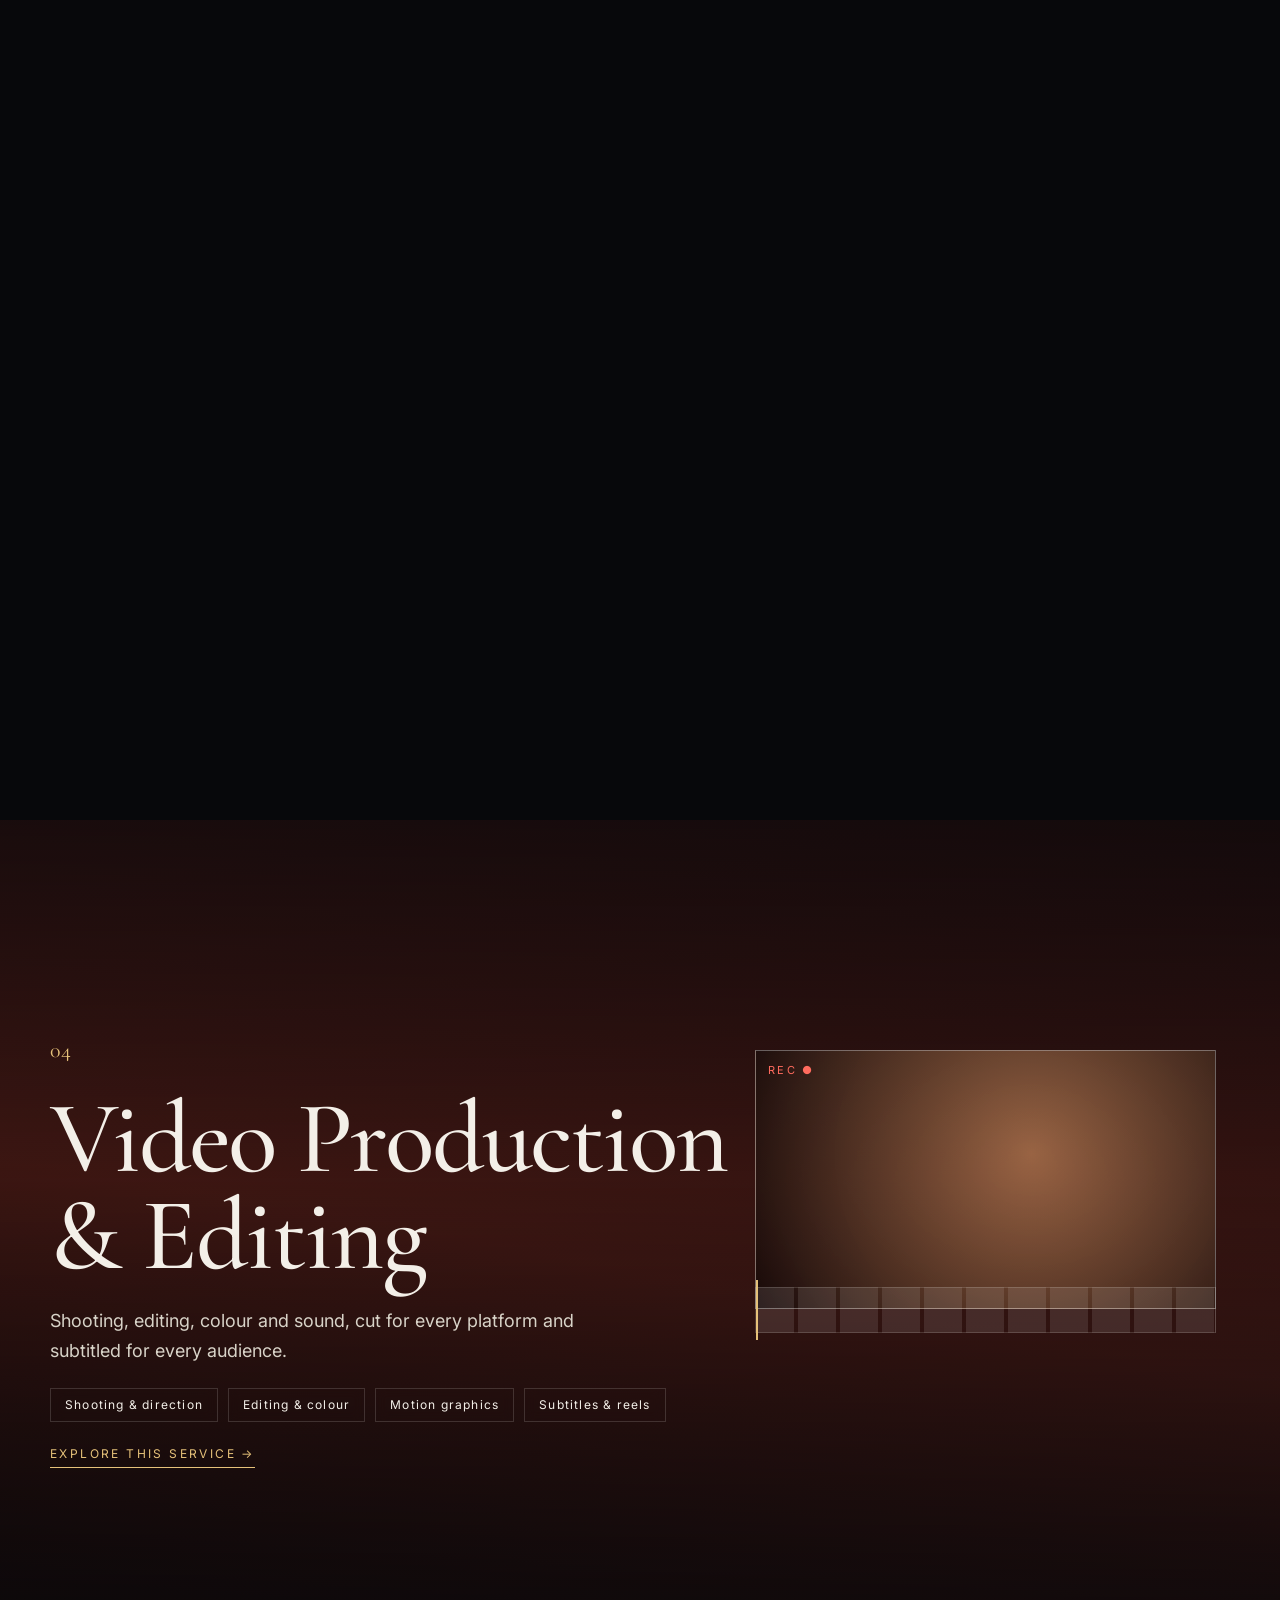
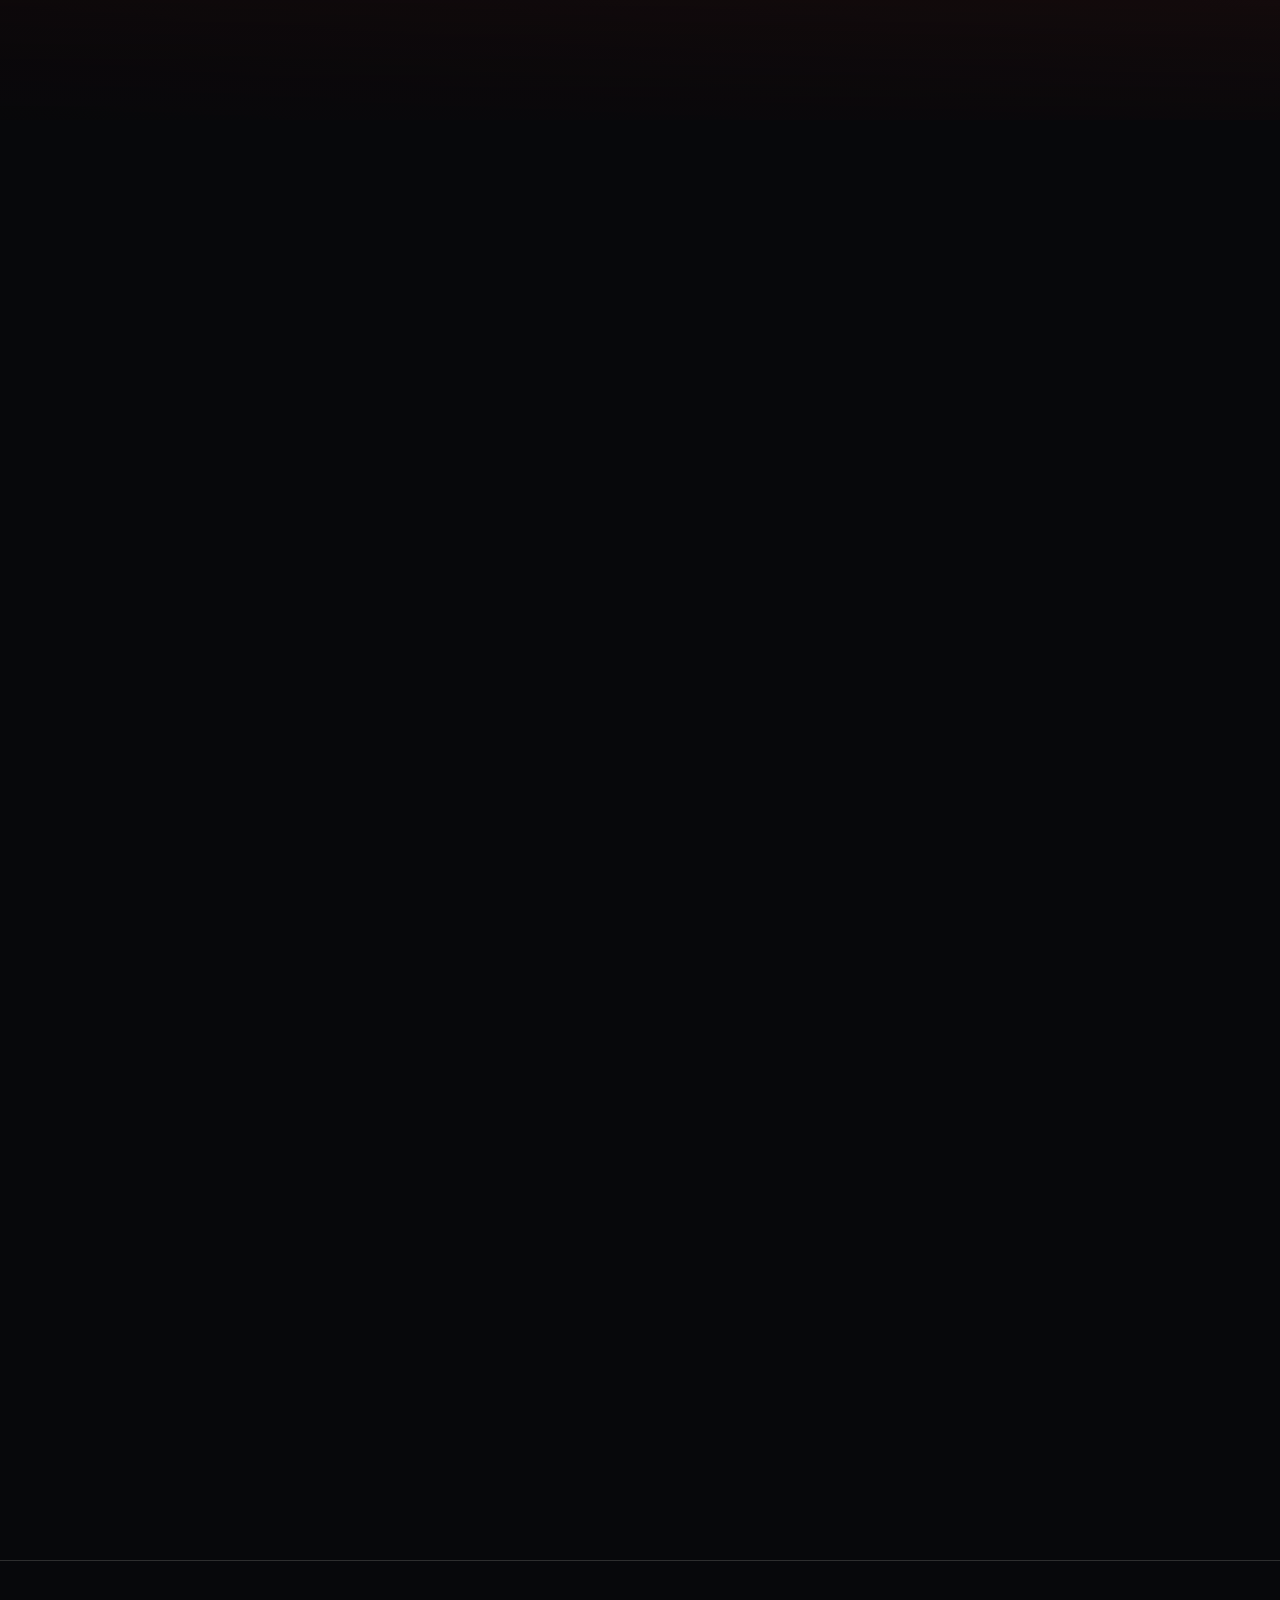
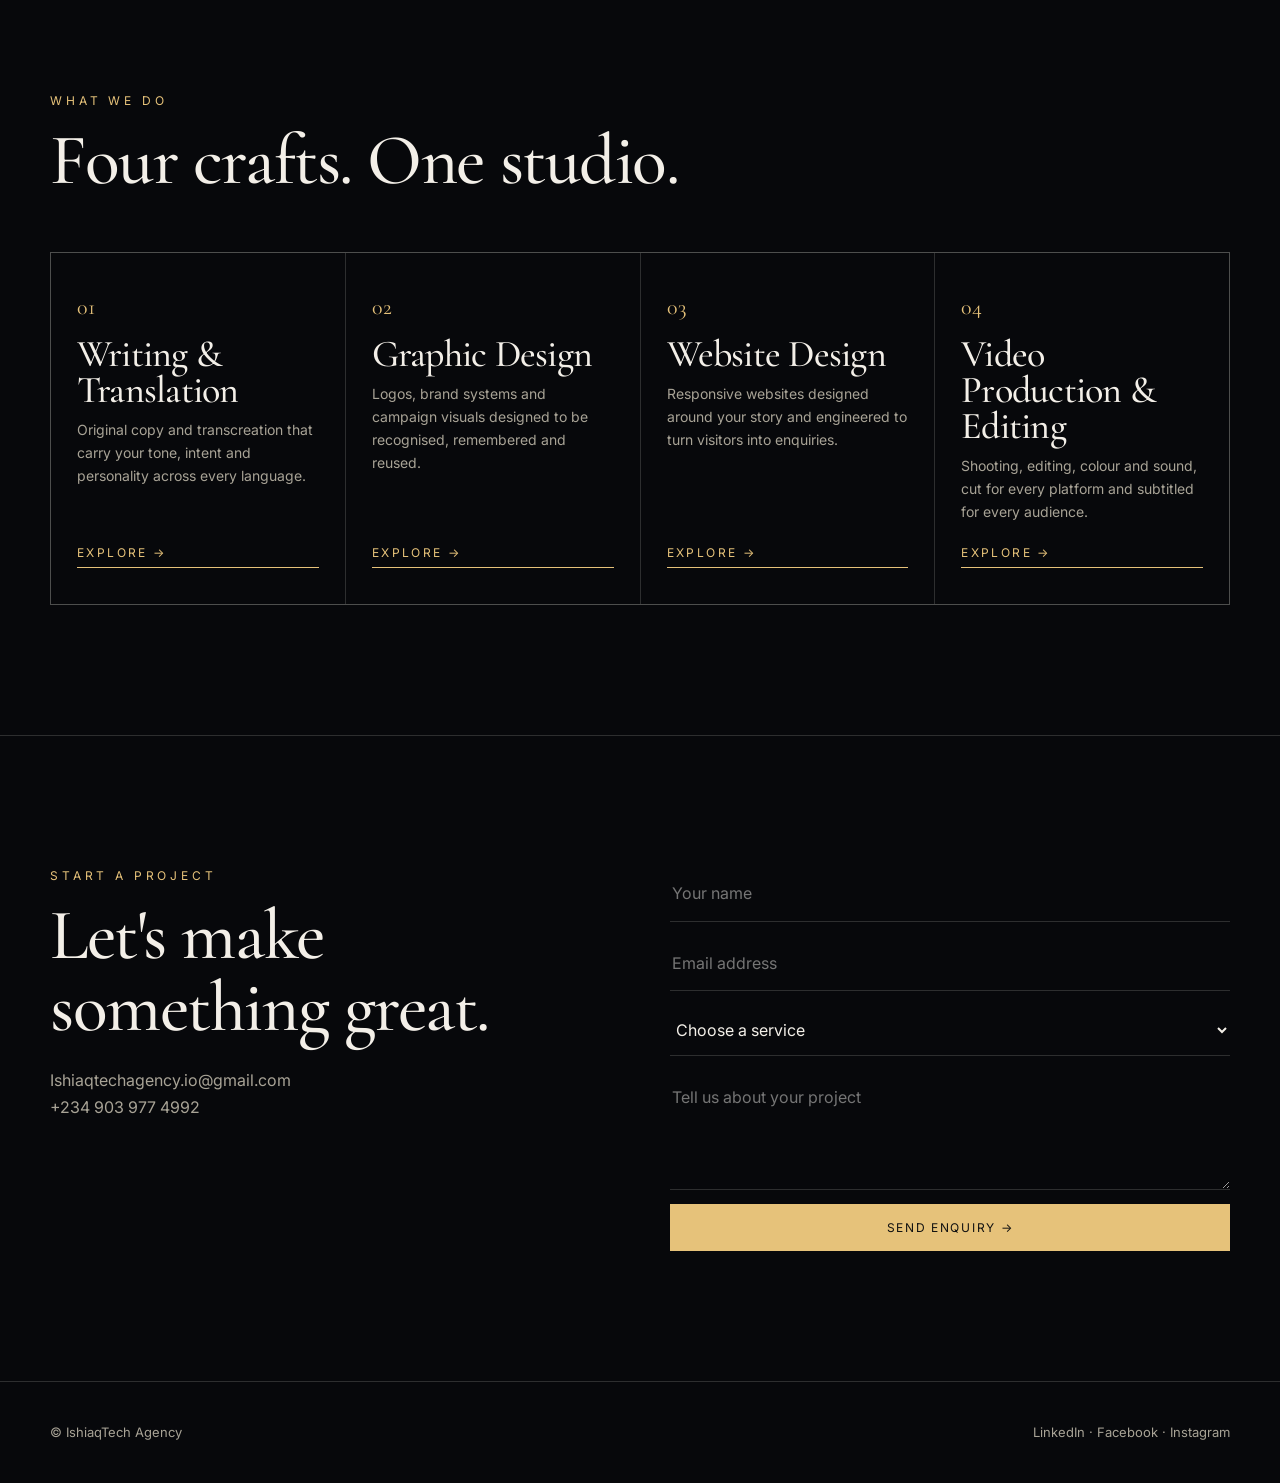
==== commit 26c6d7b3: "Rebuild as multi-page IshiaqTech Agency site with cinematic service pages Home plus four service pag" ====
--- a/index.html
+++ b/index.html
@@ -1,640 +1,26 @@
 <!DOCTYPE html>
-<html lang="en">
-<head>
-<meta charset="UTF-8">
-<meta name="viewport" content="width=device-width, initial-scale=1.0">
-<title>IshiaqTech | Data Analytics, Power BI &amp; Web Design Agency</title>
-<meta name="description" content="IshiaqTech helps ambitious businesses understand their data, build better intelligence, and create digital experiences that move them forward. Data analytics, business intelligence, Power BI, data visualization, website and UI/UX design.">
-<meta name="keywords" content="data analytics, business intelligence, Power BI consultant, data visualization, website design, UI/UX design, dashboards, Nigeria">
-<meta name="author" content="IshiaqTech">
-<meta name="theme-color" content="#090B0F">
-<meta name="robots" content="index, follow">
-
-<link rel="canonical" href="https://ishiaqtechagencyio-sudo.github.io/Ishiaqtech/">
-<meta property="og:type" content="website">
-<meta property="og:url" content="https://ishiaqtechagencyio-sudo.github.io/Ishiaqtech/">
-<meta property="og:image" content="https://ishiaqtechagencyio-sudo.github.io/Ishiaqtech/assets/img/og-image.png">
-<meta property="og:image:width" content="1200">
-<meta property="og:image:height" content="630">
-<meta property="og:image:alt" content="IshiaqTech — Turn complexity into clarity">
-<meta property="og:site_name" content="IshiaqTech">
-<meta property="og:title" content="IshiaqTech — Turn complexity into clarity">
-<meta property="og:description" content="Data analytics, business intelligence, Power BI dashboards, and high-performing websites for ambitious businesses.">
-<meta name="twitter:card" content="summary_large_image">
-<meta name="twitter:image" content="https://ishiaqtechagencyio-sudo.github.io/Ishiaqtech/assets/img/og-image.png">
-<meta name="twitter:title" content="IshiaqTech — Turn complexity into clarity">
-<meta name="twitter:description" content="Data analytics, business intelligence, Power BI dashboards, and high-performing websites.">
-
-<link rel="icon" href="assets/img/favicon.svg" type="image/svg+xml">
-<link rel="apple-touch-icon" href="assets/img/apple-touch-icon.png">
-
-<link rel="preconnect" href="https://fonts.googleapis.com">
-<link rel="preconnect" href="https://fonts.gstatic.com" crossorigin>
-<link href="https://fonts.googleapis.com/css2?family=Inter:wght@400;500;600;700&family=Space+Grotesk:wght@500;700&display=swap" rel="stylesheet">
-<link rel="stylesheet" href="assets/css/styles.css">
-
-<script type="application/ld+json">
-{
-  "@context": "https://schema.org",
-  "@type": "ProfessionalService",
-  "name": "IshiaqTech",
-  "url": "https://ishiaqtechagencyio-sudo.github.io/Ishiaqtech/",
-  "logo": "https://ishiaqtechagencyio-sudo.github.io/Ishiaqtech/assets/img/apple-touch-icon.png",
-  "image": "https://ishiaqtechagencyio-sudo.github.io/Ishiaqtech/assets/img/og-image.png",
-  "slogan": "Data. Intelligence. Digital.",
-  "description": "Data analytics, business intelligence, Power BI, data visualization, website design and UI/UX design.",
-  "email": "Ishiaqtechagency.io@gmail.com",
-  "telephone": "+2349039774992",
-  "areaServed": "Worldwide",
-  "sameAs": [
-    "https://www.linkedin.com/in/ishiaqtech/",
-    "https://www.facebook.com/Ishiaqtech",
-    "https://www.instagram.com/alao_ish/"
-  ],
-  "founder": { "@type": "Person", "name": "Ishiaq" },
-  "hasOfferCatalog": {
-    "@type": "OfferCatalog",
-    "name": "Services",
-    "itemListElement": [
-      { "@type": "Offer", "itemOffered": { "@type": "Service", "name": "Data Analytics" } },
-      { "@type": "Offer", "itemOffered": { "@type": "Service", "name": "Business Intelligence" } },
-      { "@type": "Offer", "itemOffered": { "@type": "Service", "name": "Power BI Dashboards" } },
-      { "@type": "Offer", "itemOffered": { "@type": "Service", "name": "Data Visualization" } },
-      { "@type": "Offer", "itemOffered": { "@type": "Service", "name": "Website Design" } },
-      { "@type": "Offer", "itemOffered": { "@type": "Service", "name": "UI/UX Design" } }
-    ]
-  }
-}
-</script>
-<script>document.documentElement.classList.add('js')</script>
-</head>
-<body>
-<a class="skip-link" href="#main">Skip to content</a>
-<div class="progress" id="progress" aria-hidden="true"></div>
-
-<!-- ================= NAV ================= -->
-<header class="nav" id="nav">
-  <div class="container nav-inner">
-    <a class="logo" href="#home" aria-label="IshiaqTech home">ISHIAQ<span>TECH</span></a>
-    <nav aria-label="Primary">
-      <div class="nav-links" id="navLinks">
-        <a href="#services">Services</a>
-        <a href="#demo">Live Demo</a>
-        <a href="#work">Work</a>
-        <a href="#process">Process</a>
-        <a href="#about">About</a>
-        <a href="#faq">FAQ</a>
-      </div>
-    </nav>
-    <a class="btn btn-sm nav-cta" href="#contact">Start a Project <span class="arrow">→</span></a>
-    <button class="menu-btn" id="menuBtn" aria-label="Open menu" aria-expanded="false" aria-controls="navLinks"><span></span></button>
-  </div>
-</header>
-
-<main id="main">
-
-<!-- ================= HERO ================= -->
-<section class="hero" id="home">
-  <div class="hero-grid-bg" aria-hidden="true"></div>
-  <div class="container hero-grid">
-    <div class="reveal">
-      <span class="badge"><span class="dot"></span>Now taking new projects</span>
-      <h1>Turn complexity into <span class="rotator" aria-live="polite"><span id="rotWord">clarity</span><span class="caret" aria-hidden="true"></span></span></h1>
-      <p class="lead">IshiaqTech helps ambitious businesses understand their data, build better intelligence, and create digital experiences that move them forward.</p>
-      <div class="hero-ctas">
-        <a class="btn" href="#contact">Start a Project <span class="arrow">→</span></a>
-        <a class="btn btn-outline" href="#demo">Try the live demo</a>
-      </div>
-      <div class="hero-meta">
-        <div><strong>Data + Digital</strong>under one roof</div>
-        <div><strong>Power BI</strong>dashboard specialists</div>
-        <div><strong>End-to-end</strong>from insight to launch</div>
-      </div>
-    </div>
-
-    <div class="reveal" style="position:relative">
-      <div class="dash" aria-label="Illustrative analytics dashboard" role="img">
-        <div class="dash-top">
-          <div class="dash-dots" aria-hidden="true"><i></i><i></i><i></i></div>
-          <span class="dash-label">Intelligence / 01</span>
-        </div>
-        <div class="kpis">
-          <div class="kpi"><small>Revenue</small><b data-count="248" data-prefix="$" data-suffix="k">$0k</b><span class="up">▲12%</span></div>
-          <div class="kpi"><small>Conversion</small><b data-count="4.8" data-suffix="%" data-decimals="1">0%</b><span class="up">▲0.6</span></div>
-          <div class="kpi"><small>Retention</small><b data-count="91" data-suffix="%">0%</b><span class="up">▲3%</span></div>
-        </div>
-        <div class="dash-chart">
-          <svg viewBox="0 0 400 190" preserveAspectRatio="none" aria-hidden="true">
-            <defs>
-              <linearGradient id="areaGrad" x1="0" x2="0" y1="0" y2="1">
-                <stop offset="0" stop-color="#D8FF48" stop-opacity=".35"/>
-                <stop offset="1" stop-color="#D8FF48" stop-opacity="0"/>
-              </linearGradient>
-            </defs>
-            <g class="dash-grid"><line x1="0" x2="400" y1="47" y2="47"/><line x1="0" x2="400" y1="95" y2="95"/><line x1="0" x2="400" y1="143" y2="143"/></g>
-            <path class="dash-area" id="heroArea" d=""/>
-            <path class="dash-line" id="heroLine" d=""/>
-          </svg>
-        </div>
-        <div class="dash-bars" id="heroBars" aria-hidden="true"></div>
-        <div class="dash-note">Illustrative data</div>
-      </div>
-      <div class="float-card" aria-hidden="true">
-        <div class="ico">↗</div>
-        <div><small>Insight generated</small><b>Q3 growth driven by repeat buyers</b></div>
-      </div>
-    </div>
-  </div>
-</section>
-
-<!-- ================= TOOLS MARQUEE ================= -->
-<div class="marquee" aria-label="Tools we work with">
-  <div class="marquee-track">
-    <span>Power BI</span><span>SQL</span><span>Python</span><span>Excel</span><span>DAX</span><span>Power Query</span><span>Figma</span><span>HTML &amp; CSS</span><span>JavaScript</span><span>Google Analytics</span>
-    <span aria-hidden="true">Power BI</span><span aria-hidden="true">SQL</span><span aria-hidden="true">Python</span><span aria-hidden="true">Excel</span><span aria-hidden="true">DAX</span><span aria-hidden="true">Power Query</span><span aria-hidden="true">Figma</span><span aria-hidden="true">HTML &amp; CSS</span><span aria-hidden="true">JavaScript</span><span aria-hidden="true">Google Analytics</span>
-  </div>
-</div>
-
-<!-- ================= SERVICES ================= -->
-<section class="section" id="services">
-  <div class="container">
-    <div class="section-head reveal">
-      <span class="eyebrow">What we do</span>
-      <h2>Data and digital, <span class="accent">working together.</span></h2>
-      <p class="lead">From analytics and business intelligence to websites and product experiences, IshiaqTech connects insight with execution.</p>
-    </div>
-    <div class="services">
-      <article class="service reveal">
-        <span class="num">01</span>
-        <div class="service-icon"><svg viewBox="0 0 24 24" fill="none" stroke="currentColor" stroke-width="2" stroke-linecap="round"><path d="M3 3v18h18"/><path d="M7 15l4-4 3 3 5-6"/></svg></div>
-        <h3>Data Analytics</h3>
-        <p>Transform raw information into clear, useful insights for smarter decisions.</p>
-        <ul><li>Data cleaning</li><li>Trend analysis</li><li>Forecasting</li></ul>
-      </article>
-      <article class="service reveal">
-        <span class="num">02</span>
-        <div class="service-icon"><svg viewBox="0 0 24 24" fill="none" stroke="currentColor" stroke-width="2" stroke-linecap="round"><circle cx="12" cy="12" r="9"/><path d="M12 3v9l6 6"/></svg></div>
-        <h3>Business Intelligence</h3>
-        <p>Build reporting systems and intelligence layers that help teams see what matters.</p>
-        <ul><li>KPI frameworks</li><li>Data models</li><li>Automated reports</li></ul>
-      </article>
-      <article class="service reveal">
-        <span class="num">03</span>
-        <div class="service-icon"><svg viewBox="0 0 24 24" fill="none" stroke="currentColor" stroke-width="2" stroke-linecap="round"><rect x="4" y="12" width="4" height="8"/><rect x="10" y="7" width="4" height="13"/><rect x="16" y="3" width="4" height="17"/></svg></div>
-        <h3>Power BI</h3>
-        <p>Create practical dashboards and reporting experiences for business performance.</p>
-        <ul><li>DAX measures</li><li>Power Query</li><li>Row-level security</li></ul>
-      </article>
-      <article class="service reveal">
-        <span class="num">04</span>
-        <div class="service-icon"><svg viewBox="0 0 24 24" fill="none" stroke="currentColor" stroke-width="2" stroke-linecap="round"><path d="M21 12a9 9 0 1 1-9-9v9z"/><path d="M15 3.5A9 9 0 0 1 20.5 9H15z"/></svg></div>
-        <h3>Data Visualization</h3>
-        <p>Make complex information understandable through visual storytelling.</p>
-        <ul><li>Infographics</li><li>Chart design</li><li>Data stories</li></ul>
-      </article>
-      <article class="service reveal">
-        <span class="num">05</span>
-        <div class="service-icon"><svg viewBox="0 0 24 24" fill="none" stroke="currentColor" stroke-width="2" stroke-linecap="round"><rect x="3" y="4" width="18" height="16" rx="2"/><path d="M3 9h18M7 6.5h.01M10 6.5h.01"/></svg></div>
-        <h3>Website Design</h3>
-        <p>Design high-performing digital experiences that communicate value clearly.</p>
-        <ul><li>Landing pages</li><li>SEO-ready</li><li>Fast &amp; responsive</li></ul>
-      </article>
-      <article class="service reveal">
-        <span class="num">06</span>
-        <div class="service-icon"><svg viewBox="0 0 24 24" fill="none" stroke="currentColor" stroke-width="2" stroke-linecap="round"><path d="M12 19l7-7 3 3-7 7-3-3z"/><path d="M18 13l-1.5-7.5L2 2l3.5 14.5L13 18l5-5z"/><circle cx="11" cy="11" r="2"/></svg></div>
-        <h3>UI/UX Design</h3>
-        <p>Create intuitive interfaces shaped around users, goals and conversion.</p>
-        <ul><li>User research</li><li>Wireframes</li><li>Prototypes</li></ul>
-      </article>
-    </div>
-  </div>
-</section>
-
-<!-- ================= INTERACTIVE DEMO ================= -->
-<section class="section demo" id="demo">
-  <div class="container">
-    <div class="section-head reveal">
-      <span class="eyebrow">Live demo</span>
-      <h2>Don't just read about it. <span class="accent">Explore it.</span></h2>
-      <p class="lead">This is the kind of interactive reporting we build. Switch the metric, region and period and watch the dashboard update — then imagine it running on your own data.</p>
-    </div>
-
-    <div class="demo-shell reveal">
-      <aside class="demo-side">
-        <fieldset>
-          <legend>Metric</legend>
-          <div class="seg" data-group="metric">
-            <button type="button" data-value="revenue" aria-pressed="true">Revenue</button>
-            <button type="button" data-value="orders" aria-pressed="false">Orders</button>
-            <button type="button" data-value="customers" aria-pressed="false">New customers</button>
-          </div>
-        </fieldset>
-        <fieldset>
-          <legend>Region</legend>
-          <div class="seg" data-group="region">
-            <button type="button" data-value="all" aria-pressed="true">All regions</button>
-            <button type="button" data-value="africa" aria-pressed="false">Africa</button>
-            <button type="button" data-value="europe" aria-pressed="false">Europe</button>
-            <button type="button" data-value="americas" aria-pressed="false">Americas</button>
-          </div>
-        </fieldset>
-        <fieldset>
-          <legend>Period</legend>
-          <div class="seg row" data-group="period">
-            <button type="button" data-value="6" aria-pressed="false">6M</button>
-            <button type="button" data-value="12" aria-pressed="true">12M</button>
-          </div>
-        </fieldset>
-      </aside>
-
-      <div class="demo-main">
-        <div class="demo-kpis" aria-live="polite">
-          <div class="kpi"><small id="kTotalLabel">Total revenue</small><b id="kTotal">—</b></div>
-          <div class="kpi"><small>Monthly average</small><b id="kAvg">—</b></div>
-          <div class="kpi"><small>Best month</small><b id="kBest">—</b></div>
-          <div class="kpi"><small>vs. target</small><b id="kTarget">—</b></div>
-        </div>
-        <div class="demo-chart">
-          <div class="demo-chart-head">
-            <h3 id="chartTitle">Revenue by month</h3>
-            <div class="legend"><span><i style="background:#D8FF48"></i>Actual</span><span><i style="background:#48D8FF"></i>Target</span></div>
-          </div>
-          <svg id="demoSvg" role="img" aria-labelledby="chartTitle"></svg>
-          <div class="tooltip" id="tooltip" role="status"></div>
-        </div>
-        <div class="insight">
-          <div class="ico" aria-hidden="true">✦</div>
-          <p id="insightText">Loading insight…</p>
-        </div>
-        <p class="demo-disclaimer">Sample data generated for demonstration purposes only.</p>
-      </div>
-    </div>
-  </div>
-</section>
-
-<!-- ================= WORK ================= -->
-<section class="section" id="work">
-  <div class="container">
-    <div class="section-head reveal">
-      <span class="eyebrow">What we build</span>
-      <h2>Projects built around <span class="accent">outcomes.</span></h2>
-      <p class="lead">A look at the kinds of projects we deliver. Every engagement starts with a business question and ends with something people actually use.</p>
-    </div>
-
-    <div class="work-filters reveal" role="group" aria-label="Filter projects">
-      <button class="chip" type="button" data-filter="all" aria-pressed="true">All</button>
-      <button class="chip" type="button" data-filter="data" aria-pressed="false">Data &amp; BI</button>
-      <button class="chip" type="button" data-filter="digital" aria-pressed="false">Digital</button>
-    </div>
-
-    <div class="work-grid">
-      <article class="case reveal" data-cat="data">
-        <div class="case-visual" aria-hidden="true">
-          <svg viewBox="0 0 400 220" preserveAspectRatio="xMidYMid slice">
-            <rect x="24" y="24" width="112" height="60" rx="8" fill="#121820" stroke="#28313C"/>
-            <rect x="144" y="24" width="112" height="60" rx="8" fill="#121820" stroke="#28313C"/>
-            <rect x="264" y="24" width="112" height="60" rx="8" fill="#D8FF48" fill-opacity=".12" stroke="#D8FF48" stroke-opacity=".5"/>
-            <rect x="40" y="44" width="50" height="8" rx="4" fill="#3b4654"/><rect x="40" y="60" width="70" height="10" rx="5" fill="#F4F7FA"/>
-            <rect x="160" y="44" width="50" height="8" rx="4" fill="#3b4654"/><rect x="160" y="60" width="60" height="10" rx="5" fill="#F4F7FA"/>
-            <rect x="280" y="44" width="50" height="8" rx="4" fill="#D8FF48" fill-opacity=".6"/><rect x="280" y="60" width="74" height="10" rx="5" fill="#D8FF48"/>
-            <rect x="24" y="96" width="232" height="104" rx="8" fill="#121820" stroke="#28313C"/>
-            <path d="M40 180 L80 160 L120 168 L160 130 L200 138 L240 112" fill="none" stroke="#D8FF48" stroke-width="3" stroke-linecap="round" stroke-linejoin="round"/>
-            <rect x="264" y="96" width="112" height="104" rx="8" fill="#121820" stroke="#28313C"/>
-            <circle cx="320" cy="148" r="32" fill="none" stroke="#28313C" stroke-width="12"/>
-            <circle cx="320" cy="148" r="32" fill="none" stroke="#D8FF48" stroke-width="12" stroke-dasharray="140 201" transform="rotate(-90 320 148)"/>
-          </svg>
-        </div>
-        <div class="case-body">
-          <span class="tag">Data / BI</span>
-          <h3>Executive Intelligence Dashboard</h3>
-          <p>A clearer way for leadership teams to understand performance and priorities.</p>
-          <dl>
-            <dt>Problem</dt><dd>Reporting scattered across spreadsheets and inboxes.</dd>
-            <dt>Solution</dt><dd>One data model, one source of truth, one Power BI dashboard.</dd>
-            <dt>You get</dt><dd>The numbers that matter, in one place, updated automatically.</dd>
-          </dl>
-        </div>
-      </article>
-
-      <article class="case reveal" data-cat="digital">
-        <div class="case-visual" aria-hidden="true">
-          <svg viewBox="0 0 400 220" preserveAspectRatio="xMidYMid slice">
-            <rect x="40" y="24" width="320" height="196" rx="10" fill="#121820" stroke="#28313C"/>
-            <rect x="40" y="24" width="320" height="26" rx="10" fill="#161e28"/>
-            <circle cx="56" cy="37" r="4" fill="#3b4654"/><circle cx="70" cy="37" r="4" fill="#3b4654"/><circle cx="84" cy="37" r="4" fill="#3b4654"/>
-            <rect x="64" y="72" width="170" height="18" rx="4" fill="#F4F7FA"/>
-            <rect x="64" y="98" width="130" height="18" rx="4" fill="#D8FF48"/>
-            <rect x="64" y="128" width="150" height="7" rx="3.5" fill="#3b4654"/>
-            <rect x="64" y="142" width="120" height="7" rx="3.5" fill="#3b4654"/>
-            <rect x="64" y="164" width="84" height="26" rx="13" fill="#D8FF48"/>
-            <rect x="256" y="72" width="82" height="118" rx="8" fill="#D8FF48" fill-opacity=".1" stroke="#D8FF48" stroke-opacity=".4"/>
-            <path d="M268 170 L288 150 L304 160 L326 128" fill="none" stroke="#D8FF48" stroke-width="3" stroke-linecap="round" stroke-linejoin="round"/>
-          </svg>
-        </div>
-        <div class="case-body">
-          <span class="tag">Digital experience</span>
-          <h3>Growth-Focused Business Website</h3>
-          <p>A premium digital presence designed to explain value and generate enquiries.</p>
-          <dl>
-            <dt>Problem</dt><dd>A great service hidden behind an unclear website.</dd>
-            <dt>Solution</dt><dd>Sharper messaging, conversion-led layout, fast mobile build.</dd>
-            <dt>You get</dt><dd>A site that explains your offer in seconds and makes enquiring easy.</dd>
-          </dl>
-        </div>
-      </article>
-
-      <article class="case reveal" data-cat="data">
-        <div class="case-visual" aria-hidden="true">
-          <svg viewBox="0 0 400 220" preserveAspectRatio="xMidYMid slice">
-            <g fill="#28313C">
-              <rect x="40" y="150" width="28" height="50" rx="3"/><rect x="78" y="120" width="28" height="80" rx="3"/>
-              <rect x="116" y="135" width="28" height="65" rx="3"/><rect x="154" y="95" width="28" height="105" rx="3"/>
-              <rect x="192" y="110" width="28" height="90" rx="3"/><rect x="230" y="70" width="28" height="130" rx="3"/>
-            </g>
-            <rect x="268" y="45" width="28" height="155" rx="3" fill="#D8FF48"/>
-            <rect x="306" y="60" width="28" height="140" rx="3" fill="#D8FF48" fill-opacity=".35" stroke="#D8FF48" stroke-dasharray="4 4"/>
-            <line x1="30" x2="360" y1="200" y2="200" stroke="#3b4654"/>
-            <text x="306" y="48" fill="#A7B0BC" font-size="11" font-family="Arial">forecast</text>
-          </svg>
-        </div>
-        <div class="case-body">
-          <span class="tag">Analytics</span>
-          <h3>Sales Performance &amp; Forecasting</h3>
-          <p>Turning historic sales data into a forward-looking planning tool.</p>
-          <dl>
-            <dt>Problem</dt><dd>Planning based on gut feel instead of evidence.</dd>
-            <dt>Solution</dt><dd>Cleaned history, seasonality analysis and a simple forecast model.</dd>
-            <dt>You get</dt><dd>Stock and staffing plans grounded in real demand patterns.</dd>
-          </dl>
-        </div>
-      </article>
-
-      <article class="case reveal" data-cat="digital">
-        <div class="case-visual" aria-hidden="true">
-          <svg viewBox="0 0 400 220" preserveAspectRatio="xMidYMid slice">
-            <rect x="60" y="30" width="110" height="180" rx="16" fill="#121820" stroke="#28313C"/>
-            <rect x="74" y="54" width="82" height="50" rx="8" fill="#D8FF48" fill-opacity=".15"/>
-            <rect x="74" y="114" width="60" height="8" rx="4" fill="#F4F7FA"/><rect x="74" y="130" width="82" height="6" rx="3" fill="#3b4654"/>
-            <rect x="74" y="170" width="82" height="22" rx="11" fill="#D8FF48"/>
-            <path d="M180 120 H220" stroke="#3b4654" stroke-dasharray="4 4"/>
-            <rect x="230" y="30" width="110" height="180" rx="16" fill="#121820" stroke="#D8FF48" stroke-opacity=".5"/>
-            <rect x="244" y="54" width="82" height="8" rx="4" fill="#F4F7FA"/>
-            <rect x="244" y="72" width="82" height="26" rx="6" fill="#161e28" stroke="#28313C"/>
-            <rect x="244" y="106" width="82" height="26" rx="6" fill="#161e28" stroke="#28313C"/>
-            <rect x="244" y="140" width="82" height="26" rx="6" fill="#161e28" stroke="#D8FF48"/>
-            <rect x="244" y="176" width="82" height="20" rx="10" fill="#D8FF48"/>
-          </svg>
-        </div>
-        <div class="case-body">
-          <span class="tag">UI / UX</span>
-          <h3>Onboarding Flow Redesign</h3>
-          <p>A simpler first-run experience that gets new users to value faster.</p>
-          <dl>
-            <dt>Problem</dt><dd>Users dropping off before finishing sign-up.</dd>
-            <dt>Solution</dt><dd>Journey mapping, fewer steps, clear progress and tested prototypes.</dd>
-            <dt>You get</dt><dd>A flow new users can complete without needing help.</dd>
-          </dl>
-        </div>
-      </article>
-    </div>
-  </div>
-</section>
-
-<!-- ================= PROCESS ================= -->
-<section class="section" id="process">
-  <div class="container">
-    <div class="section-head reveal">
-      <span class="eyebrow">How we work</span>
-      <h2>A clear process from <span class="accent">problem to progress.</span></h2>
-    </div>
-    <div class="process">
-      <div class="step reveal"><span class="num">01</span><h3>Discover</h3><p>Understand the business, audience, data sources and the real challenge.</p><small>Workshops · Audit</small></div>
-      <div class="step reveal"><span class="num">02</span><h3>Define</h3><p>Turn findings into a focused direction with clear goals and KPIs.</p><small>Scope · Roadmap</small></div>
-      <div class="step reveal"><span class="num">03</span><h3>Design</h3><p>Create intelligence systems and experiences, reviewed with you at every step.</p><small>Prototypes · Models</small></div>
-      <div class="step reveal"><span class="num">04</span><h3>Deliver</h3><p>Launch, train your team, refine and prepare for growth.</p><small>Launch · Support</small></div>
-    </div>
-  </div>
-</section>
-
-<!-- ================= PACKAGES ================= -->
-<section class="section" id="packages">
-  <div class="container">
-    <div class="section-head reveal">
-      <span class="eyebrow">Ways to work together</span>
-      <h2>Pick the engagement <span class="accent">that fits.</span></h2>
-      <p class="lead">Every project is scoped to your needs. Tell us what you're working on and we'll send a tailored proposal.</p>
-    </div>
-    <div class="packages">
-      <div class="pkg reveal">
-        <h3>Launch</h3>
-        <p class="for">For businesses that need a sharp starting point.</p>
-        <ul>
-          <li>Single dashboard or landing page</li>
-          <li>Discovery session</li>
-          <li>Mobile-ready delivery</li>
-          <li>Handover walkthrough</li>
-        </ul>
-        <a class="btn btn-outline" href="#contact" data-package="Launch">Get a quote</a>
-      </div>
-      <div class="pkg featured reveal">
-        <span class="ribbon">Most popular</span>
-        <h3>Growth</h3>
-        <p class="for">For teams ready to run on data and a stronger digital presence.</p>
-        <ul>
-          <li>Multi-page website or BI suite</li>
-          <li>Data model &amp; KPI framework</li>
-          <li>UX design &amp; prototyping</li>
-          <li>Team training session</li>
-          <li>30 days post-launch support</li>
-        </ul>
-        <a class="btn" href="#contact" data-package="Growth">Get a quote <span class="arrow">→</span></a>
-      </div>
-      <div class="pkg reveal">
-        <h3>Partner</h3>
-        <p class="for">For ongoing analytics and digital support.</p>
-        <ul>
-          <li>Monthly reporting &amp; insights</li>
-          <li>Continuous improvements</li>
-          <li>Priority turnaround</li>
-          <li>Quarterly strategy review</li>
-        </ul>
-        <a class="btn btn-outline" href="#contact" data-package="Partner">Get a quote</a>
-      </div>
-    </div>
-  </div>
-</section>
-
-<!-- ================= ABOUT ================= -->
-<section class="section" id="about">
-  <div class="container about-grid">
-    <div class="founder reveal">
-      <!-- Upload a portrait to assets/img/founder.jpg and it replaces the monogram automatically. -->
-      <span class="founder-mono" aria-hidden="true">IT</span>
-      <img class="founder-photo" src="assets/img/founder.jpg" alt="Ishiaq, founder of IshiaqTech" loading="lazy" onerror="this.remove()">
-      <div class="founder-cap"><b>Ishiaq</b><small>Founder, IshiaqTech</small></div>
-    </div>
-    <div class="reveal">
-      <span class="eyebrow">Meet Ishiaq</span>
-      <h2 style="margin:16px 0 20px">Built around clarity, intelligence and <span class="accent">better digital experiences.</span></h2>
-      <p class="lead">Ishiaq founded IshiaqTech around a simple idea: businesses should be able to understand their data and present their value clearly online.</p>
-      <p>Most companies have the information they need to grow — it's just locked in spreadsheets, disconnected tools and websites that don't tell their story. IshiaqTech bridges that gap, combining analytical rigour with design craft so insight turns into action.</p>
-      <div class="values">
-        <div class="value"><b>Clarity</b><p>Simple beats clever. Every chart and page has a job.</p></div>
-        <div class="value"><b>Intelligence</b><p>Decisions backed by evidence, not guesswork.</p></div>
-        <div class="value"><b>Craft</b><p>Details matter — in the data and the design.</p></div>
-      </div>
-    </div>
-  </div>
-</section>
-
-<!-- ================= FAQ ================= -->
-<section class="section" id="faq">
-  <div class="container faq-grid">
-    <div class="reveal">
-      <span class="eyebrow">FAQ</span>
-      <h2 style="margin-top:16px">Questions, <span class="accent">answered.</span></h2>
-      <p class="lead" style="margin-top:18px">Can't find what you need? <a href="#contact" class="accent">Send us a message</a>.</p>
-    </div>
-    <div class="faq reveal">
-      <details open>
-        <summary>What does IshiaqTech do?</summary>
-        <p>We combine data analytics, business intelligence and digital experience design — so you can understand your business better and present it better online.</p>
-      </details>
-      <details>
-        <summary>Do you work with small businesses?</summary>
-        <p>Yes. We work with businesses and teams of all sizes where data and digital growth can create meaningful value.</p>
-      </details>
-      <details>
-        <summary>Can you work with our existing data and tools?</summary>
-        <p>Usually, yes. We regularly work with Excel, Google Sheets, SQL databases and common business platforms, connecting them into Power BI or custom reports.</p>
-      </details>
-      <details>
-        <summary>How long does a project take?</summary>
-        <p>It depends on scope. A focused dashboard or landing page is typically a matter of weeks; larger BI or website projects are planned in phases with clear milestones.</p>
-      </details>
-      <details>
-        <summary>Do you work with clients outside Nigeria?</summary>
-        <p>Absolutely. We work remotely with clients anywhere, using video calls and shared workspaces to keep collaboration smooth.</p>
-      </details>
-      <details>
-        <summary>How do we start a project?</summary>
-        <p>Send your project details through the contact form below. We'll reply to arrange a short discovery call and follow up with a tailored proposal.</p>
-      </details>
-    </div>
-  </div>
-</section>
-
-<!-- ================= CONTACT ================= -->
-<section class="section" id="contact">
-  <div class="container contact-grid">
-    <div class="reveal">
-      <span class="eyebrow">Start a project</span>
-      <h2 style="margin:16px 0 20px">Let's build something <span class="accent">clearer.</span></h2>
-      <p class="lead">Tell us a little about your project. We'll get back to you to talk through the next steps.</p>
-      <ul class="contact-list">
-        <li><a href="mailto:Ishiaqtechagency.io@gmail.com"><span class="ico"><svg viewBox="0 0 24 24" fill="none" stroke="currentColor" stroke-width="2"><rect x="3" y="5" width="18" height="14" rx="2"/><path d="M3 7l9 6 9-6"/></svg></span><span><small>Email</small>Ishiaqtechagency.io@gmail.com</span></a></li>
-        <li><a href="tel:+2349039774992"><span class="ico"><svg viewBox="0 0 24 24" fill="none" stroke="currentColor" stroke-width="2"><path d="M22 16.9v3a2 2 0 0 1-2.2 2 19.8 19.8 0 0 1-8.6-3.1 19.5 19.5 0 0 1-6-6A19.8 19.8 0 0 1 2.1 4.2 2 2 0 0 1 4.1 2h3a2 2 0 0 1 2 1.7c.1.9.4 1.8.7 2.7a2 2 0 0 1-.5 2.1L8 9.8a16 16 0 0 0 6 6l1.3-1.3a2 2 0 0 1 2.1-.4c.9.3 1.8.6 2.7.7a2 2 0 0 1 1.7 2z"/></svg></span><span><small>Phone</small>+234 903 977 4992</span></a></li>
-        <li><a href="https://wa.me/2349039774992?text=Hi%20IshiaqTech%2C%20I%27d%20like%20to%20talk%20about%20a%20project." target="_blank" rel="noopener"><span class="ico"><svg viewBox="0 0 24 24" fill="none" stroke="currentColor" stroke-width="2"><path d="M21 11.5a8.4 8.4 0 0 1-12.4 7.4L3 21l2.1-5.4A8.4 8.4 0 1 1 21 11.5z"/></svg></span><span><small>WhatsApp</small>Chat with us directly</span></a></li>
-      </ul>
-    </div>
-
-    <form class="form reveal" id="contactForm" action="https://formspree.io/f/xbgjenge" method="POST" novalidate>
-      <div class="form-row">
-        <div class="field">
-          <label for="fName">Your name</label>
-          <input id="fName" name="name" autocomplete="name" required>
-          <span class="error" aria-live="polite"></span>
-        </div>
-        <div class="field">
-          <label for="fEmail">Email address</label>
-          <input id="fEmail" type="email" name="email" autocomplete="email" required>
-          <span class="error" aria-live="polite"></span>
-        </div>
-      </div>
-      <div class="form-row">
-        <div class="field">
-          <label for="fCompany">Company <span style="color:var(--muted);font-weight:400">(optional)</span></label>
-          <input id="fCompany" name="company" autocomplete="organization">
-        </div>
-        <div class="field">
-          <label for="fPackage">Engagement</label>
-          <select id="fPackage" name="package">
-            <option value="Not sure yet">Not sure yet</option>
-            <option>Launch</option>
-            <option>Growth</option>
-            <option>Partner</option>
-          </select>
-        </div>
-      </div>
-      <div class="field">
-        <span class="label" id="servicesLabel">What do you need help with?</span>
-        <div class="chips" role="group" aria-labelledby="servicesLabel">
-          <input type="checkbox" id="s1" name="services" value="Data Analytics"><label for="s1">Data Analytics</label>
-          <input type="checkbox" id="s2" name="services" value="Business Intelligence"><label for="s2">Business Intelligence</label>
-          <input type="checkbox" id="s3" name="services" value="Power BI"><label for="s3">Power BI</label>
-          <input type="checkbox" id="s4" name="services" value="Data Visualization"><label for="s4">Data Visualization</label>
-          <input type="checkbox" id="s5" name="services" value="Website Design"><label for="s5">Website Design</label>
-          <input type="checkbox" id="s6" name="services" value="UI/UX Design"><label for="s6">UI/UX Design</label>
-        </div>
-      </div>
-      <div class="field">
-        <label for="fMessage">Tell us about your project</label>
-        <textarea id="fMessage" name="message" required minlength="10" placeholder="Goals, timeline, what success looks like…"></textarea>
-        <span class="error" aria-live="polite"></span>
-      </div>
-      <input type="hidden" name="_subject" value="New project enquiry from ishiaqtech website">
-      <input class="hp" type="text" name="_gotcha" tabindex="-1" autocomplete="off" aria-hidden="true">
-      <button class="btn" type="submit">Send project enquiry <span class="arrow">→</span></button>
-      <p class="form-status" id="formStatus" role="status" aria-live="polite"></p>
-    </form>
-  </div>
-</section>
-
-<!-- ================= CTA ================= -->
-<section class="cta">
-  <div class="container reveal">
-    <span class="eyebrow">Data. Intelligence. Digital.</span>
-    <h2>Ready to turn ideas into <span class="accent">progress?</span></h2>
-    <a class="btn" href="#contact">Start a Project <span class="arrow">→</span></a>
-  </div>
-</section>
-
+<html lang="en"><head><meta charset="UTF-8"><meta name="viewport" content="width=device-width,initial-scale=1.0">
+<title>IshiaqTech Agency | Words. Design. Web. Film.</title><meta name="description" content="IshiaqTech Agency is a creative agency for writing and translation, graphic design, website design, and video production and editing.">
+<link rel="preconnect" href="https://fonts.googleapis.com"><link rel="preconnect" href="https://fonts.gstatic.com" crossorigin>
+<link href="https://fonts.googleapis.com/css2?family=Cormorant+Garamond:ital,wght@0,400;0,500;0,600;1,500&family=Inter:wght@400;500;600&display=swap" rel="stylesheet">
+<link rel="icon" href="data:image/svg+xml,%3Csvg xmlns='http://www.w3.org/2000/svg' viewBox='0 0 100 100'%3E%3Crect width='100' height='100' fill='%2307080b'/%3E%3Ctext x='50' y='70' font-size='64' font-family='Georgia,serif' fill='%23e6c27a' text-anchor='middle'%3EI%3C/text%3E%3C/svg%3E">
+<link rel="stylesheet" href="assets/css/site.css"></head><body>
+<div class="progress"></div>
+<header class="nav"><a class="logo" href="index.html">Ishiaq<b>Tech</b> Agency</a><button class="menu" aria-label="Menu">☰</button><nav><a href="index.html">Home</a><a href="writing-translation.html">Writing</a><a href="graphic-design.html">Graphic</a><a href="website-design.html">Web</a><a href="video-production.html">Film</a><a href="index.html#contact">Contact</a></nav></header>
+<main id="top">
+<section class="scene hero" style="height:200vh"><div class="stage"><div class="bg g-hero" style="--img:url(assets/media/home.jpg)"></div><video class="bgvid" autoplay muted loop playsinline preload="metadata" poster=""><source src="assets/media/home.mp4" type="video/mp4"></video><div class="shade"></div><div class="cloud b"></div><div class="cloud"></div><div class="shade"></div>
+<div class="copy"><div class="eyebrow">IshiaqTech Agency</div><h1>Make it<br>unforgettable.</h1><p>Writing &amp; translation, graphic design, websites and video, under one roof.</p><a class="btn solid" href="#services">Explore our services</a></div><div class="scroll">Scroll</div></div></section>
+<section class="scene" id="writing"><div class="stage"><div class="bg g-writing" style="--img:url(assets/media/writing.jpg)"></div><video class="bgvid" autoplay muted loop playsinline preload="metadata" poster=""><source src="assets/media/writing.mp4" type="video/mp4"></video><div class="shade"></div><div class="art"><span class="word" style="right:34%;top:14%;--s:64px;--dx:80px;--dy:-60px">Hello</span><span class="word" style="right:10%;top:20%;--s:56px;--dx:-60px;--dy:-90px">مرحبا</span><span class="word" style="right:3%;top:36%;--s:48px;--dx:-40px;--dy:-100px">Bawo ni</span><span class="word" style="right:40%;top:50%;--s:52px;--dx:60px;--dy:-60px">Hola</span><span class="word" style="right:8%;bottom:24%;--s:60px;--dx:-90px;--dy:-70px">你好</span><span class="word" style="right:9%;bottom:7%;--s:72px;--dx:-60px;--dy:-40px">Bonjour</span></div>
+<div class="copy"><div class="num">01</div><h2>Writing &amp;<br>Translation</h2><p>Original copy and transcreation that carry your tone, intent and personality across every language.</p><div class="tags"><span>Brand &amp; web copy</span><span>Transcreation</span><span>Translation &amp; proofreading</span><span>Scripts &amp; captions</span></div><a class="more" href="writing-translation.html">Explore this service →</a></div></div></section>
+<section class="scene" id="graphic"><div class="stage"><div class="bg g-graphic" style="--img:url(assets/media/graphic.jpg)"></div><video class="bgvid" autoplay muted loop playsinline preload="metadata" poster=""><source src="assets/media/graphic.mp4" type="video/mp4"></video><div class="shade"></div><div class="art"><div class="shape" style="right:12%;top:18%;width:260px;height:260px;border-radius:50%;background:var(--gold);opacity:.85;--dy:90px;--r:0deg"></div><div class="shape" style="right:22%;top:34%;width:220px;height:220px;border:2px solid #fff;--dy:-80px;--r:75deg"></div><div class="shape" style="right:6%;top:48%;width:0;height:0;border-left:110px solid transparent;border-right:110px solid transparent;border-bottom:190px solid #c2407a;opacity:.8;--dy:-120px;--r:-40deg"></div></div>
+<div class="copy"><div class="num">02</div><h2>Graphic<br>Design</h2><p>Logos, brand systems and campaign visuals designed to be recognised, remembered and reused.</p><div class="tags"><span>Logo &amp; identity</span><span>Brand guidelines</span><span>Social &amp; campaign</span><span>Print &amp; decks</span></div><a class="more" href="graphic-design.html">Explore this service →</a></div></div></section>
+<section class="scene" id="web"><div class="stage"><div class="bg g-web" style="--img:url(assets/media/web.jpg)"></div><video class="bgvid" autoplay muted loop playsinline preload="metadata" poster=""><source src="assets/media/web.mp4" type="video/mp4"></video><div class="shade"></div><div class="art"><div class="browser"><i class="hd"></i><i style="width:70%"></i><i style="width:45%"></i><div class="row"><i></i><i></i><i></i></div><i style="width:80%"></i><i style="width:60%"></i></div></div>
+<div class="copy"><div class="num">03</div><h2>Website<br>Design</h2><p>Responsive websites designed around your story and engineered to turn visitors into enquiries.</p><div class="tags"><span>UI/UX design</span><span>Responsive build</span><span>Multilingual sites</span><span>SEO setup</span></div><a class="more" href="website-design.html">Explore this service →</a></div></div></section>
+<section class="scene" id="video"><div class="stage"><div class="bg g-video" style="--img:url(assets/media/video.jpg)"></div><video class="bgvid" autoplay muted loop playsinline preload="metadata" poster=""><source src="assets/media/video.mp4" type="video/mp4"></video><div class="shade"></div><div class="art"><div class="frame"></div><div class="timeline"></div></div>
+<div class="copy"><div class="num">04</div><h2>Video Production<br>&amp; Editing</h2><p>Shooting, editing, colour and sound, cut for every platform and subtitled for every audience.</p><div class="tags"><span>Shooting &amp; direction</span><span>Editing &amp; colour</span><span>Motion graphics</span><span>Subtitles &amp; reels</span></div><a class="more" href="video-production.html">Explore this service →</a></div></div></section>
+<section class="sec" id="services"><div class="wrap"><div class="eyebrow reveal">What we do</div><h2 class="h2s reveal" style="margin-top:14px">Four crafts. One studio.</h2><div class="svc-grid"><a class="svc reveal" href="writing-translation.html"><div><span class="num">01</span><h3>Writing &amp; Translation</h3><p>Original copy and transcreation that carry your tone, intent and personality across every language.</p></div><span class="more">Explore →</span></a><a class="svc reveal" href="graphic-design.html"><div><span class="num">02</span><h3>Graphic Design</h3><p>Logos, brand systems and campaign visuals designed to be recognised, remembered and reused.</p></div><span class="more">Explore →</span></a><a class="svc reveal" href="website-design.html"><div><span class="num">03</span><h3>Website Design</h3><p>Responsive websites designed around your story and engineered to turn visitors into enquiries.</p></div><span class="more">Explore →</span></a><a class="svc reveal" href="video-production.html"><div><span class="num">04</span><h3>Video Production &amp; Editing</h3><p>Shooting, editing, colour and sound, cut for every platform and subtitled for every audience.</p></div><span class="more">Explore →</span></a></div></div></section>
+<section class="sec" id="contact"><div class="wrap contact"><div><div class="eyebrow">Start a project</div><h2 class="h2s" style="margin:14px 0 24px">Let's make<br>something great.</h2><p style="color:var(--muted)">Ishiaqtechagency.io@gmail.com<br>+234 903 977 4992</p></div>
+<form id="form" action="https://formspree.io/f/xbgjenge" method="POST"><input required name="name" placeholder="Your name"><input required type="email" name="email" placeholder="Email address"><select name="service"><option value="">Choose a service</option><option>Writing &amp; Translation</option><option>Graphic Design</option><option>Website Design</option><option>Video Production &amp; Editing</option></select><textarea required name="message" placeholder="Tell us about your project"></textarea><button class="btn solid" type="submit">Send enquiry →</button><div class="ok" id="ok">Thank you! We'll be in touch soon.</div></form></div></section>
 </main>
-
-<!-- ================= FOOTER ================= -->
-<footer class="footer">
-  <div class="container">
-    <div class="footer-grid">
-      <div>
-        <a class="logo" href="#home">ISHIAQ<span>TECH</span></a>
-        <p style="margin-top:14px;max-width:320px">Data. Intelligence. Digital. Helping ambitious businesses turn complexity into clarity.</p>
-      </div>
-      <div>
-        <h4>Services</h4>
-        <ul><li><a href="#services">Data Analytics</a></li><li><a href="#services">Power BI</a></li><li><a href="#services">Website Design</a></li><li><a href="#services">UI/UX Design</a></li></ul>
-      </div>
-      <div>
-        <h4>Company</h4>
-        <ul><li><a href="#work">Work</a></li><li><a href="#process">Process</a></li><li><a href="#about">About</a></li><li><a href="#faq">FAQ</a></li></ul>
-      </div>
-      <div>
-        <h4>Follow</h4>
-        <ul>
-          <li><a href="https://www.linkedin.com/in/ishiaqtech/" target="_blank" rel="noopener">LinkedIn</a></li>
-          <li><a href="https://www.facebook.com/Ishiaqtech" target="_blank" rel="noopener">Facebook</a></li>
-          <li><a href="https://www.instagram.com/alao_ish/" target="_blank" rel="noopener">Instagram</a></li>
-        </ul>
-      </div>
-    </div>
-    <div class="footer-bottom">
-      <span>© <span id="year">2026</span> IshiaqTech. All rights reserved.</span>
-      <span>Designed &amp; built by IshiaqTech</span>
-    </div>
-  </div>
-</footer>
-
-<button class="to-top" id="toTop" aria-label="Back to top">↑</button>
-
-<script src="assets/js/main.js" defer></script>
-</body>
-</html>
+<footer><div class="wrap"><span>© IshiaqTech Agency</span><span><a href="https://www.linkedin.com/in/ishiaqtech/">LinkedIn</a> · <a href="https://www.facebook.com/Ishiaqtech">Facebook</a> · <a href="https://www.instagram.com/alao_ish/">Instagram</a></span></div></footer>
+<script src="assets/js/site.js"></script></body></html>
--- a/assets/css/site.css
+++ b/assets/css/site.css
@@ -0,0 +1,89 @@
+/* IshiaqTech Agency: cinematic luxury theme (dark, warm gold, high-contrast serif) */
+:root{--bg:#07080b;--bg2:#0d0f14;--ink:#f3efe8;--muted:#a8a396;--gold:#e6c27a;--line:rgba(243,239,232,.16);
+--serif:"Cormorant Garamond","Playfair Display",Georgia,"Times New Roman",serif;--sans:"Inter",system-ui,-apple-system,"Segoe UI",Helvetica,Arial,sans-serif}
+*{box-sizing:border-box;margin:0}html{scroll-behavior:smooth}
+body{background:var(--bg);color:var(--ink);font-family:var(--sans);line-height:1.65;overflow-x:hidden;-webkit-font-smoothing:antialiased}
+a{color:inherit;text-decoration:none}img{max-width:100%}
+.eyebrow{font-size:12px;letter-spacing:.32em;text-transform:uppercase;color:var(--gold)}
+h1,h2,h3{font-family:var(--serif);font-weight:500;letter-spacing:-.02em;line-height:.95}
+h1{font-size:clamp(54px,10.5vw,160px)}h2{font-size:clamp(46px,8vw,128px)}
+.h2s{font-size:clamp(38px,5.6vw,84px);line-height:1}
+.btn{display:inline-block;padding:15px 28px;border:1px solid var(--gold);color:var(--gold);letter-spacing:.14em;font-size:12px;text-transform:uppercase;background:none;cursor:pointer;transition:.3s;font-family:var(--sans)}
+.btn:hover,.btn.solid{background:var(--gold);color:#111}.btn.solid:hover{background:#f3d79a}
+.wrap{width:min(1180px,calc(100% - 48px));margin:auto}
+
+/* nav */
+.nav{position:fixed;inset:0 0 auto;z-index:50;display:flex;justify-content:space-between;align-items:center;padding:20px clamp(20px,4vw,56px);background:rgba(7,8,11,.72);backdrop-filter:blur(12px);border-bottom:1px solid rgba(243,239,232,.06)}
+.logo{font-family:var(--serif);font-size:26px;letter-spacing:.06em;font-weight:600}.logo b{color:var(--gold);font-weight:600}
+.nav nav{display:flex;gap:30px;font-size:12px;letter-spacing:.2em;text-transform:uppercase;align-items:center}
+.nav nav a{opacity:.8;transition:.2s}.nav nav a:hover,.nav nav a.on{opacity:1;color:var(--gold)}
+.menu{display:none;background:none;border:1px solid var(--line);color:var(--ink);padding:8px 12px;cursor:pointer}
+.progress{position:fixed;left:0;top:0;height:2px;width:0;background:var(--gold);z-index:60}
+
+/* scroll-driven scenes */
+.scene{position:relative;height:260vh;--p:0}.scene.tall{height:340vh}
+.stage{position:sticky;top:0;height:100vh;overflow:hidden;display:grid;place-items:center}
+.bg{position:absolute;inset:-6%;background:var(--img,none) center/cover no-repeat,var(--grad);transform:scale(calc(1 + var(--p)*.22)) translateY(calc(var(--p)*-4%));will-change:transform}
+.bgvid{position:absolute;inset:-6%;width:112%;height:112%;object-fit:cover;opacity:0;transition:opacity 1.2s;transform:scale(calc(1 + var(--p)*.22))}
+.bgvid.ready{opacity:1}
+.shade{position:absolute;inset:0;background:linear-gradient(180deg,rgba(7,8,11,.6),rgba(7,8,11,.2) 40%,rgba(7,8,11,.88))}
+.copy{position:relative;z-index:5;width:min(1180px,calc(100% - 48px));display:grid;gap:22px;opacity:clamp(0,calc(min(var(--p)*7,(1 - var(--p))*7)),1);transform:translateY(calc((.5 - var(--p))*80px))}
+.copy p{max-width:540px;color:#d8d3c8;font-size:clamp(15px,1.5vw,18px)}
+.num{font-family:var(--serif);color:var(--gold);font-size:22px}
+.tags{display:flex;flex-wrap:wrap;gap:10px}.tags span{border:1px solid var(--line);padding:6px 14px;font-size:12px;letter-spacing:.1em;backdrop-filter:blur(6px)}
+.art{position:absolute;z-index:3;inset:0;pointer-events:none}
+.hero .copy{text-align:center;justify-items:center;padding-bottom:40px;opacity:clamp(0,calc(1 - var(--p)*2.2),1)}
+.hero.left .copy{text-align:left;justify-items:start}
+.scroll{position:absolute;bottom:8px;z-index:6;font-size:11px;letter-spacing:.3em;text-transform:uppercase;color:var(--muted);opacity:calc(1 - var(--p)*5)}
+.scroll:after{content:"";display:block;width:1px;height:22px;margin:6px auto 0;background:var(--gold);animation:drip 1.8s infinite}
+@keyframes drip{0%{transform:scaleY(0);transform-origin:top}50%{transform:scaleY(1);transform-origin:top}51%{transform-origin:bottom}100%{transform:scaleY(0);transform-origin:bottom}}
+.more{color:var(--gold);letter-spacing:.2em;font-size:12px;text-transform:uppercase;border-bottom:1px solid var(--gold);padding-bottom:4px;justify-self:start}
+
+/* themed backgrounds + art (shared by home + service pages) */
+.g-hero{--grad:radial-gradient(ellipse at 50% 38%,#ffd9a0 0,#f08d4a 14%,#6b3a5c 38%,#1a1630 62%,#07080b 90%)}
+.g-writing{--grad:linear-gradient(160deg,#1d1a14,#2c2418 50%,#0d0c0a)}
+.g-graphic{--grad:linear-gradient(200deg,#1a0f24,#3a1741 55%,#0b0610)}
+.g-web{--grad:linear-gradient(170deg,#0c1a24,#0f3b4a 55%,#060c11)}
+.g-video{--grad:linear-gradient(190deg,#240d0d,#4a1a14 50%,#0c0505)}
+.cloud{position:absolute;left:-10%;right:-10%;height:46%;bottom:-6%;background:radial-gradient(ellipse at 20% 60%,rgba(255,255,255,.5),transparent 55%),radial-gradient(ellipse at 70% 70%,rgba(255,220,190,.4),transparent 55%),radial-gradient(ellipse at 45% 90%,rgba(20,18,40,.95),transparent 70%);filter:blur(14px);transform:translateY(calc(var(--p)*-40%)) scale(calc(1 + var(--p)*.5))}
+.cloud.b{height:38%;opacity:.7;transform:translateY(calc(var(--p)*-90%)) scale(calc(1.2 + var(--p)))}
+.word{position:absolute;z-index:1;opacity:.8;font-family:var(--serif);color:rgba(230,194,122,.5);white-space:nowrap;transform:translate(calc(var(--p)*var(--dx)),calc(var(--p)*var(--dy)));font-size:var(--s)}
+.shape{position:absolute;transform:translateY(calc(var(--p)*var(--dy))) rotate(calc(var(--p)*var(--r)))}
+.browser{position:absolute;right:6%;top:50%;width:min(44vw,540px);aspect-ratio:4/3;border:1px solid rgba(255,255,255,.25);background:rgba(10,20,28,.6);backdrop-filter:blur(8px);transform:translateY(calc(-50% + (.5 - var(--p))*120px)) perspective(900px) rotateY(calc(-18deg + var(--p)*14deg));padding:12px}
+.browser i{display:block;background:rgba(255,255,255,.12);margin-bottom:10px;height:10px}.browser .hd{height:60px;background:linear-gradient(90deg,var(--gold),transparent);opacity:.5}
+.browser .row{display:grid;grid-template-columns:repeat(3,1fr);gap:10px}.browser .row i{height:90px}
+.frame{position:absolute;right:5%;top:20%;width:min(36vw,470px);aspect-ratio:16/9;border:1px solid rgba(255,255,255,.35);background:radial-gradient(circle at 60% 40%,rgba(255,180,120,.5),rgba(20,8,8,.9));transform:translateY(calc((.5 - var(--p))*100px))}
+.frame:before{content:"REC ●";position:absolute;left:12px;top:10px;font-size:11px;letter-spacing:.2em;color:#ff6b5e}
+.timeline{position:absolute;right:5%;top:calc(20% + min(36vw,470px)*.5625 + 28px);width:min(36vw,470px);height:46px;border:1px solid var(--line);background:repeating-linear-gradient(90deg,rgba(255,255,255,.1) 0 38px,transparent 38px 42px)}
+.timeline:after{content:"";position:absolute;top:-8px;bottom:-8px;left:calc(var(--p)*100%);width:2px;background:var(--gold)}
+
+/* static content */
+.sec{padding:130px 0;border-top:1px solid var(--line)}
+.lead{font-family:var(--serif);font-size:clamp(26px,3.4vw,46px);line-height:1.2;max-width:980px}
+.lead em{color:var(--gold);font-style:italic}
+.body2{columns:2;column-gap:60px;margin-top:40px;color:var(--muted);font-size:17px}.body2 p{margin-bottom:18px}
+.cards{display:grid;grid-template-columns:repeat(3,1fr);gap:1px;background:var(--line);border:1px solid var(--line);margin-top:56px}
+.card{background:var(--bg);padding:34px 28px;transition:.4s}.card:hover{background:var(--bg2)}
+.card h3{font-size:30px;margin:14px 0 12px;line-height:1.05}.card p{color:var(--muted);font-size:15px}
+.reveal{opacity:0;transform:translateY(40px);transition:opacity .9s,transform .9s}.reveal.in{opacity:1;transform:none}
+/* pinned process */
+.steps .copy{opacity:1;transform:none;grid-template-columns:1fr 1.1fr;gap:60px;align-items:center}
+.steps .big{font-family:var(--serif);font-size:clamp(120px,22vw,320px);color:transparent;-webkit-text-stroke:1px var(--gold);line-height:.8}
+.step-list{display:grid;gap:6px}.step-item{padding:18px 0;border-top:1px solid var(--line);opacity:.3;transition:.5s}.step-item.on{opacity:1}
+.step-item h3{font-size:clamp(30px,4vw,54px)}.step-item p{max-height:0;overflow:hidden;transition:.6s;color:var(--muted);max-width:520px}.step-item.on p{max-height:160px;margin-top:10px}
+.two{display:grid;grid-template-columns:1fr 1fr;gap:70px}
+ul.tick{list-style:none;padding:0;margin-top:24px}ul.tick li{padding:14px 0 14px 34px;border-bottom:1px solid var(--line);position:relative;color:#ddd8cd}ul.tick li:before{content:"◆";position:absolute;left:0;color:var(--gold);font-size:11px;top:19px}
+details{border-bottom:1px solid var(--line);padding:22px 0}summary{cursor:pointer;font-family:var(--serif);font-size:30px;list-style:none;display:flex;justify-content:space-between;gap:20px}summary::-webkit-details-marker{display:none}summary:after{content:"+";color:var(--gold)}details[open] summary:after{content:"–"}details p{color:var(--muted);margin-top:12px;max-width:760px}
+.nextlink{display:block;padding:90px 0;text-align:center;border-top:1px solid var(--line);transition:.4s}.nextlink:hover{background:var(--bg2)}.nextlink h2{font-size:clamp(44px,8vw,120px);margin-top:12px}
+.contact{display:grid;grid-template-columns:1fr 1fr;gap:60px}
+form{display:grid;gap:14px}input,textarea,select{width:100%;background:transparent;border:0;border-bottom:1px solid var(--line);color:var(--ink);padding:14px 2px;font:inherit}
+select option{background:#111}textarea{min-height:120px}input:focus,textarea:focus,select:focus{outline:0;border-color:var(--gold)}.ok{display:none;color:var(--gold)}
+footer{padding:40px 0;border-top:1px solid var(--line);color:var(--muted);font-size:13px}footer .wrap{display:flex;justify-content:space-between;flex-wrap:wrap;gap:12px}
+.svc-grid{display:grid;grid-template-columns:repeat(4,1fr);gap:1px;background:var(--line);border:1px solid var(--line);margin-top:56px}
+.svc{background:var(--bg);padding:36px 26px;min-height:300px;display:flex;flex-direction:column;justify-content:space-between;transition:.4s}.svc:hover{background:#14110c}.svc h3{font-size:38px;margin:10px 0}.svc p{color:var(--muted);font-size:14px}.svc .more{margin-top:20px}
+
+@media(max-width:900px){.nav nav{position:absolute;top:100%;left:0;right:0;background:#07080bf2;flex-direction:column;align-items:flex-start;padding:24px;display:none}.nav nav.open{display:flex}.menu{display:block}
+ .cards,.svc-grid{grid-template-columns:1fr 1fr}.two,.contact,.steps .copy{grid-template-columns:1fr;gap:36px}.body2{columns:1}.browser,.frame,.timeline{opacity:.3;right:-8%}.word{font-size:calc(var(--s)*.6)}.steps .big{font-size:110px}}
+@media(max-width:900px){.art{opacity:.28}}
+@media(max-width:560px){.cards,.svc-grid{grid-template-columns:1fr}}
+@media(prefers-reduced-motion:reduce){.scene{height:auto}.stage{position:relative;min-height:100vh}.copy{opacity:1;transform:none}.bg,.cloud,.bgvid{transform:none!important}.reveal{opacity:1;transform:none}.scroll:after{animation:none}}
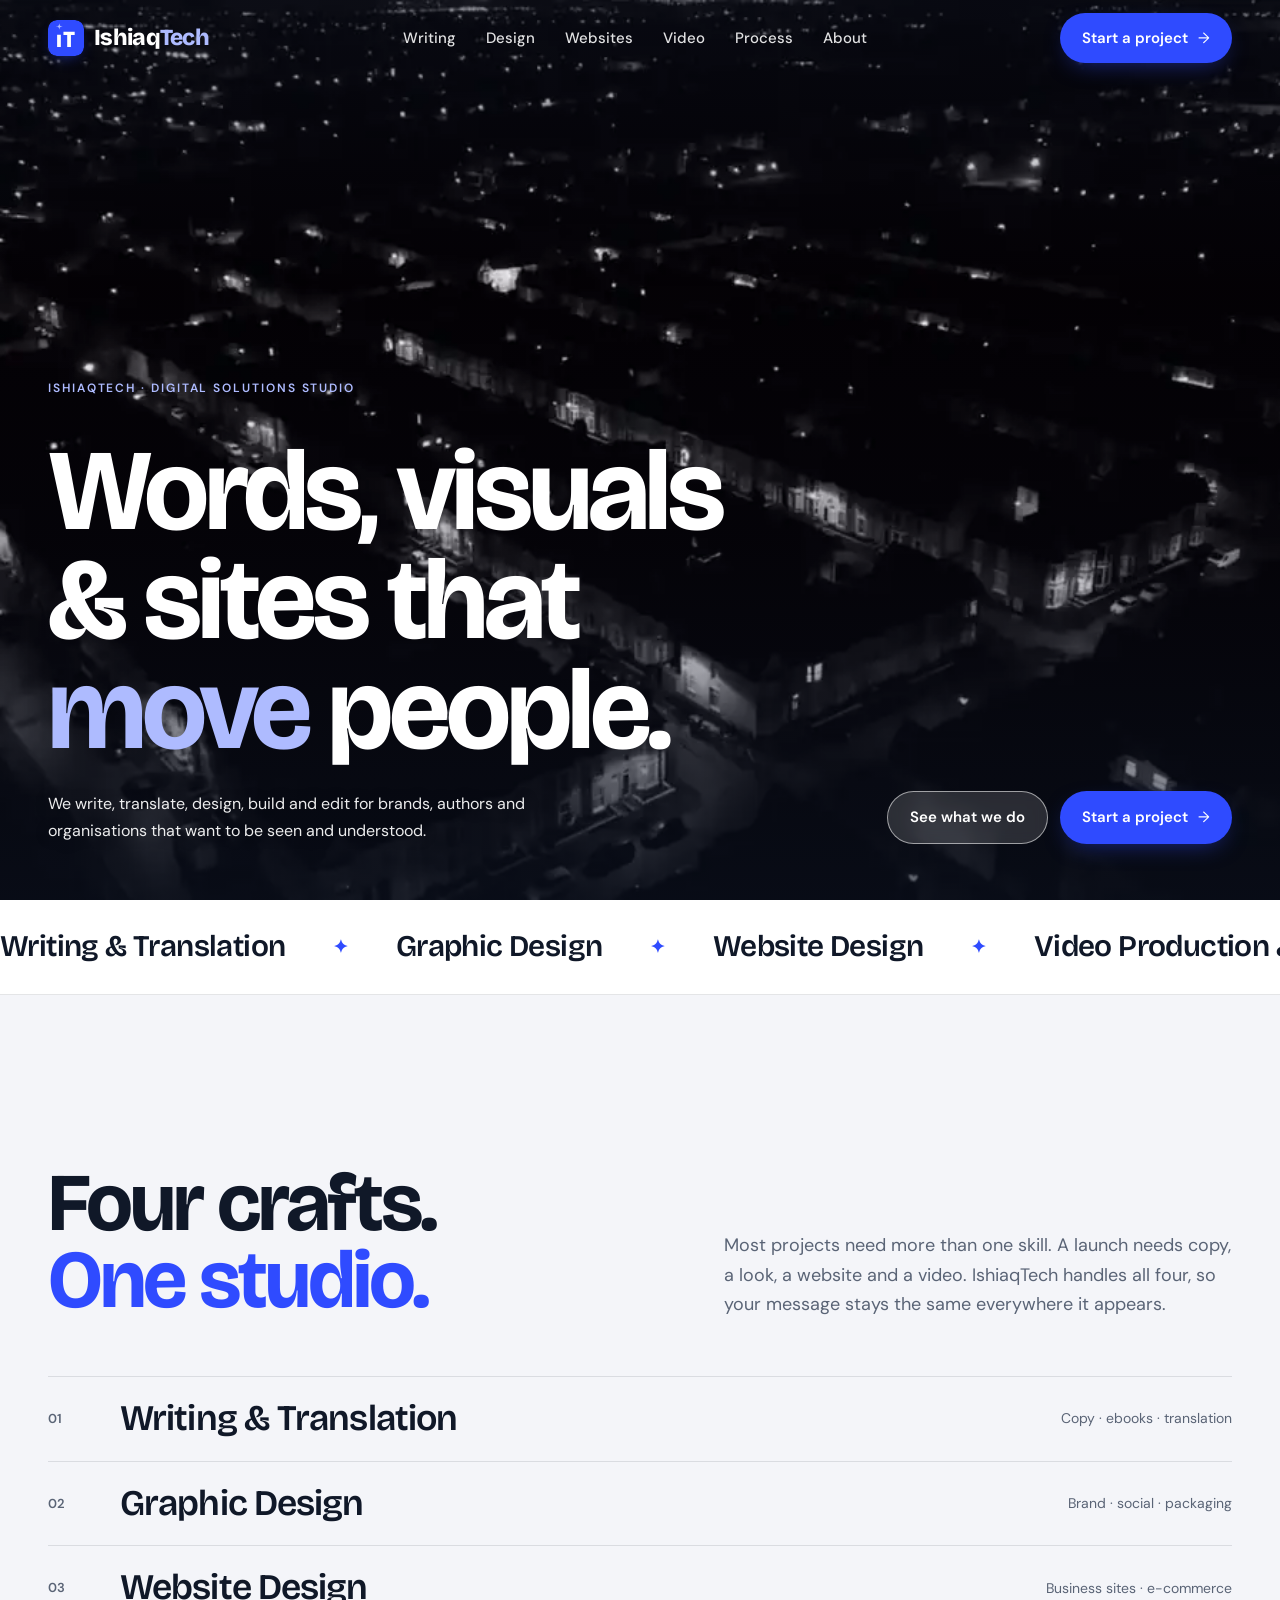
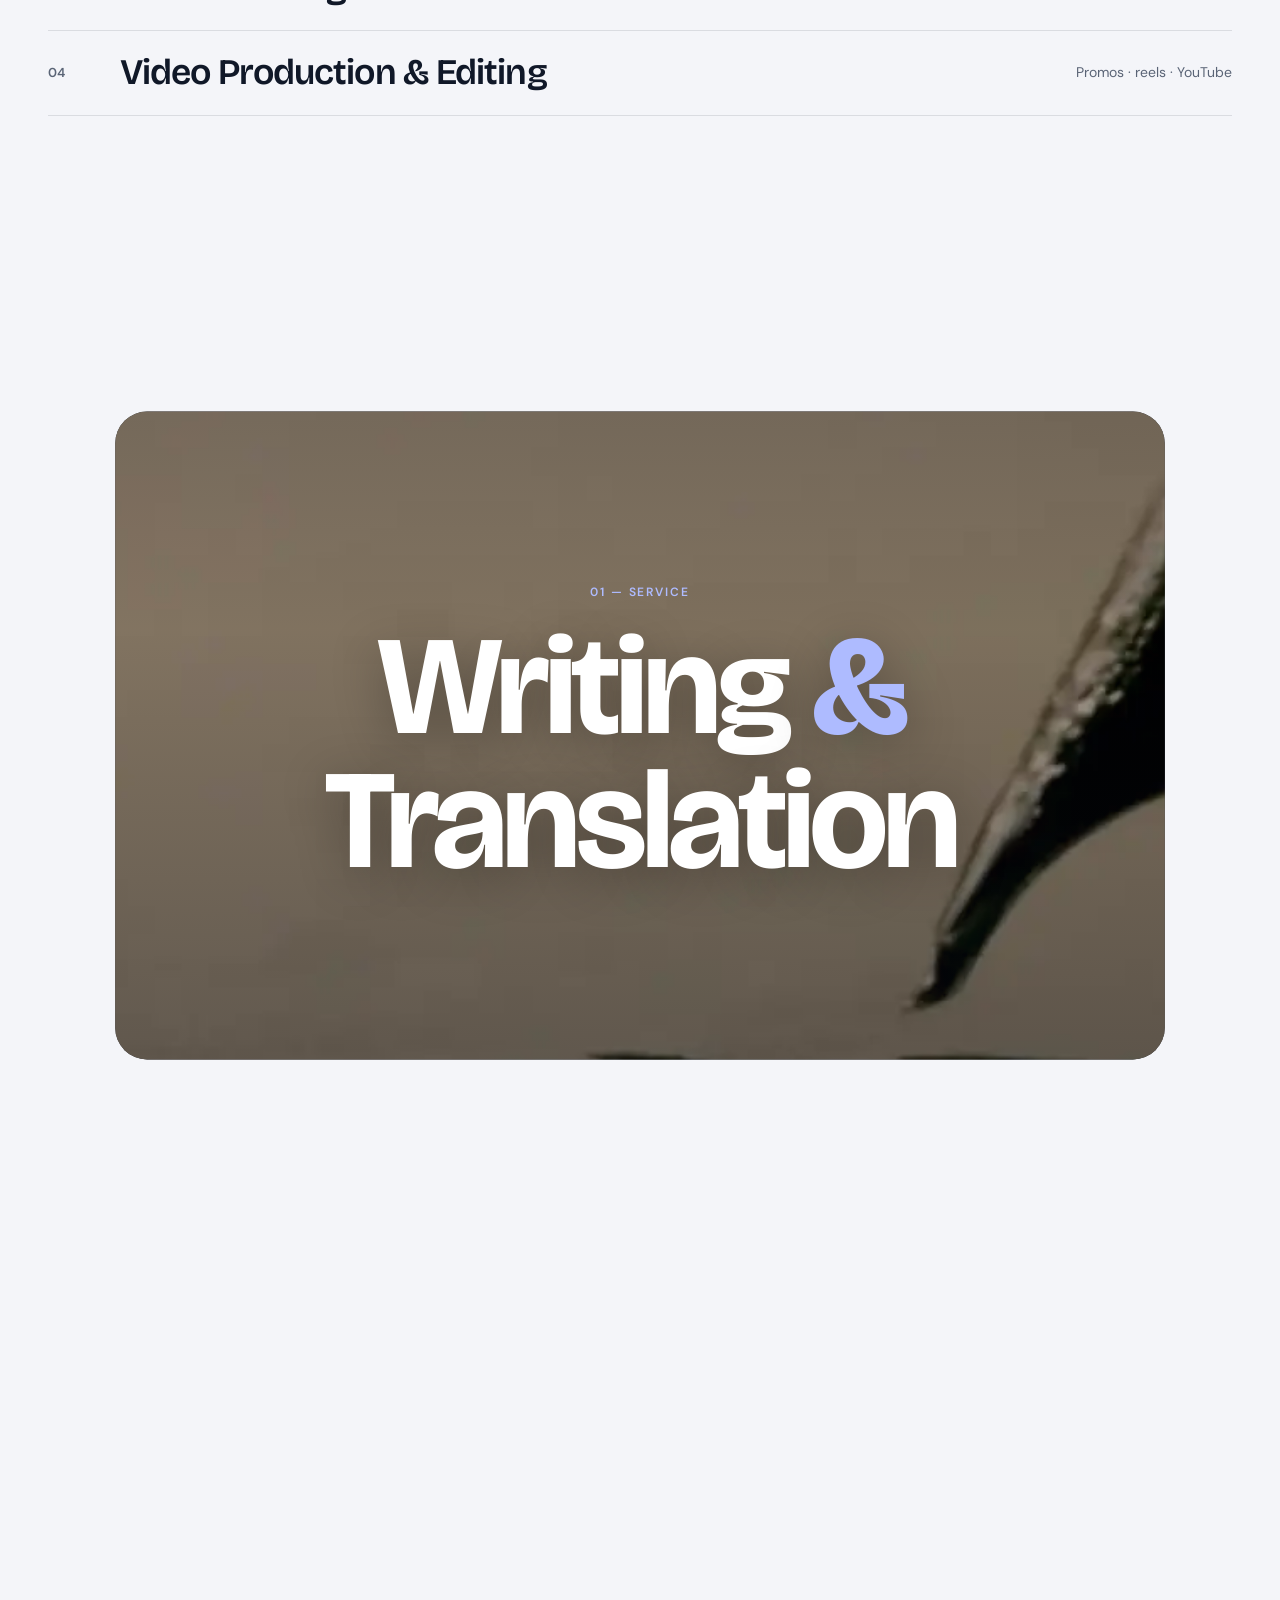
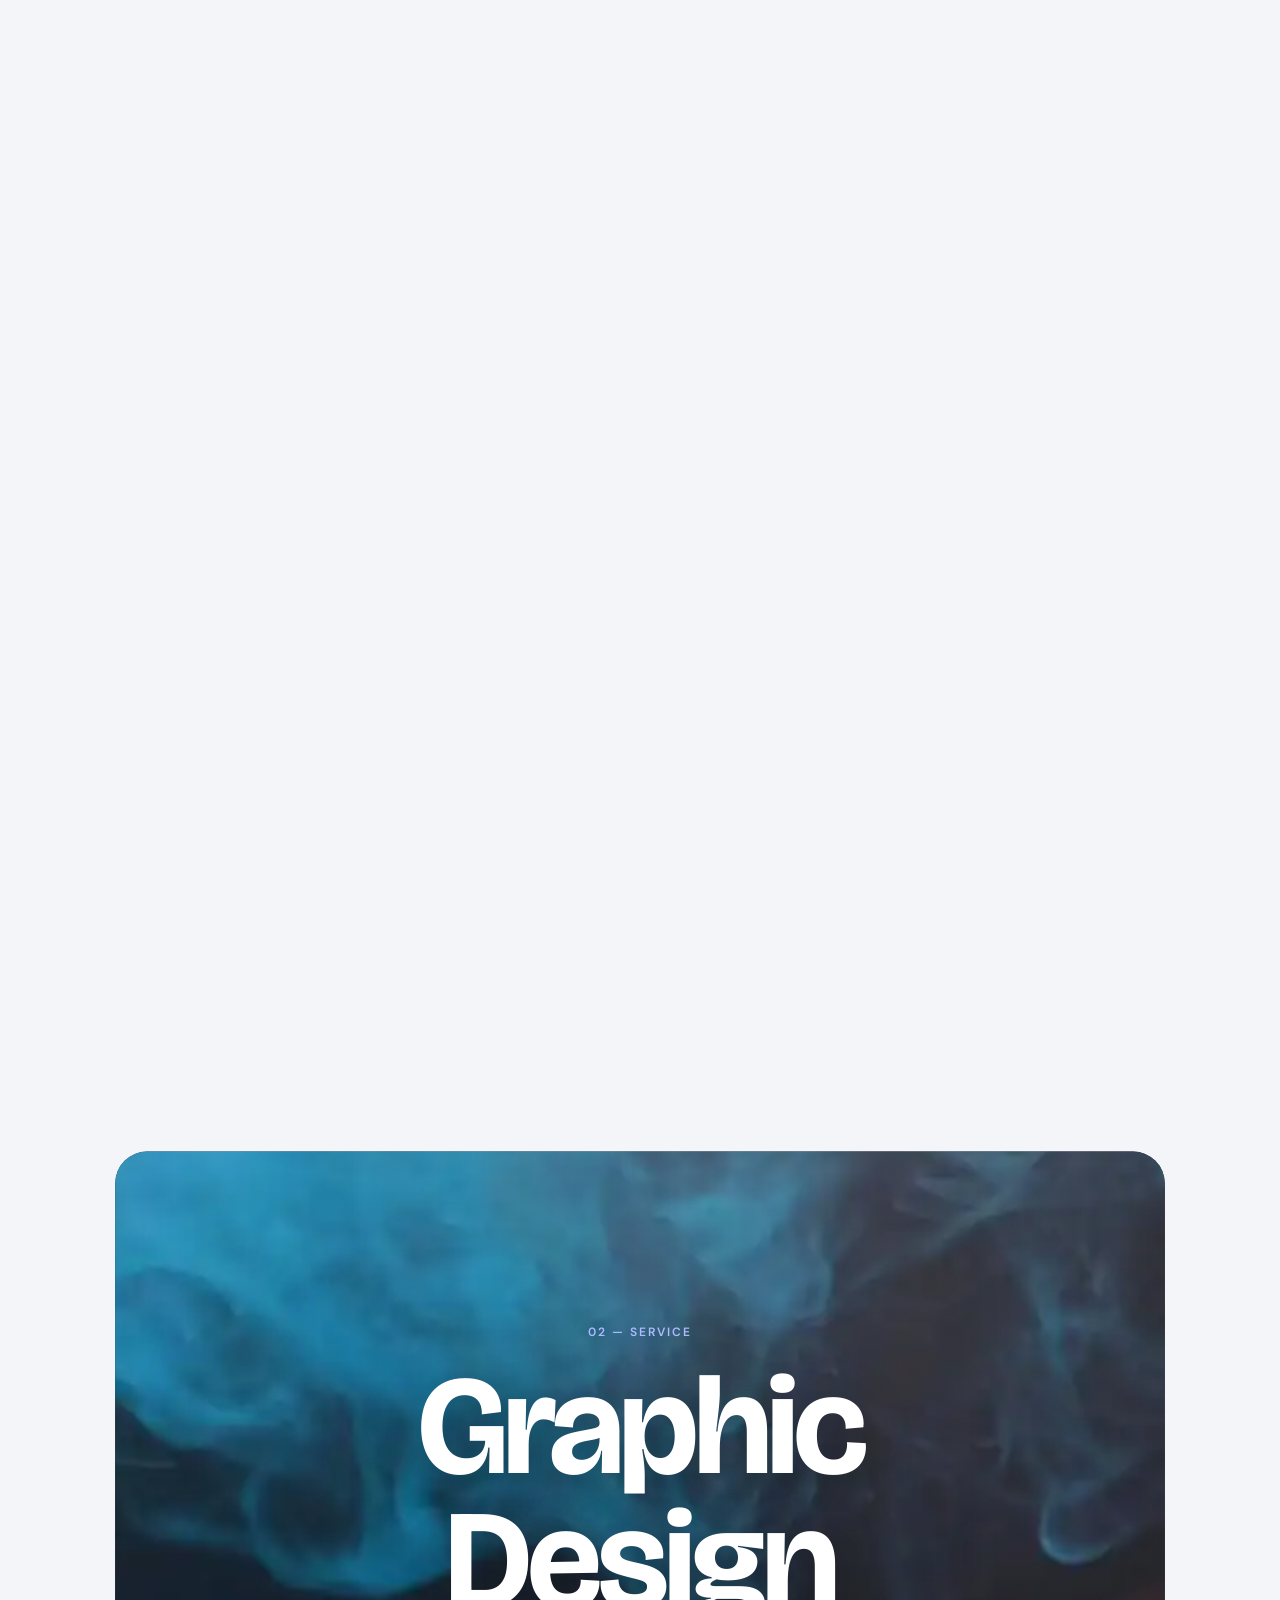
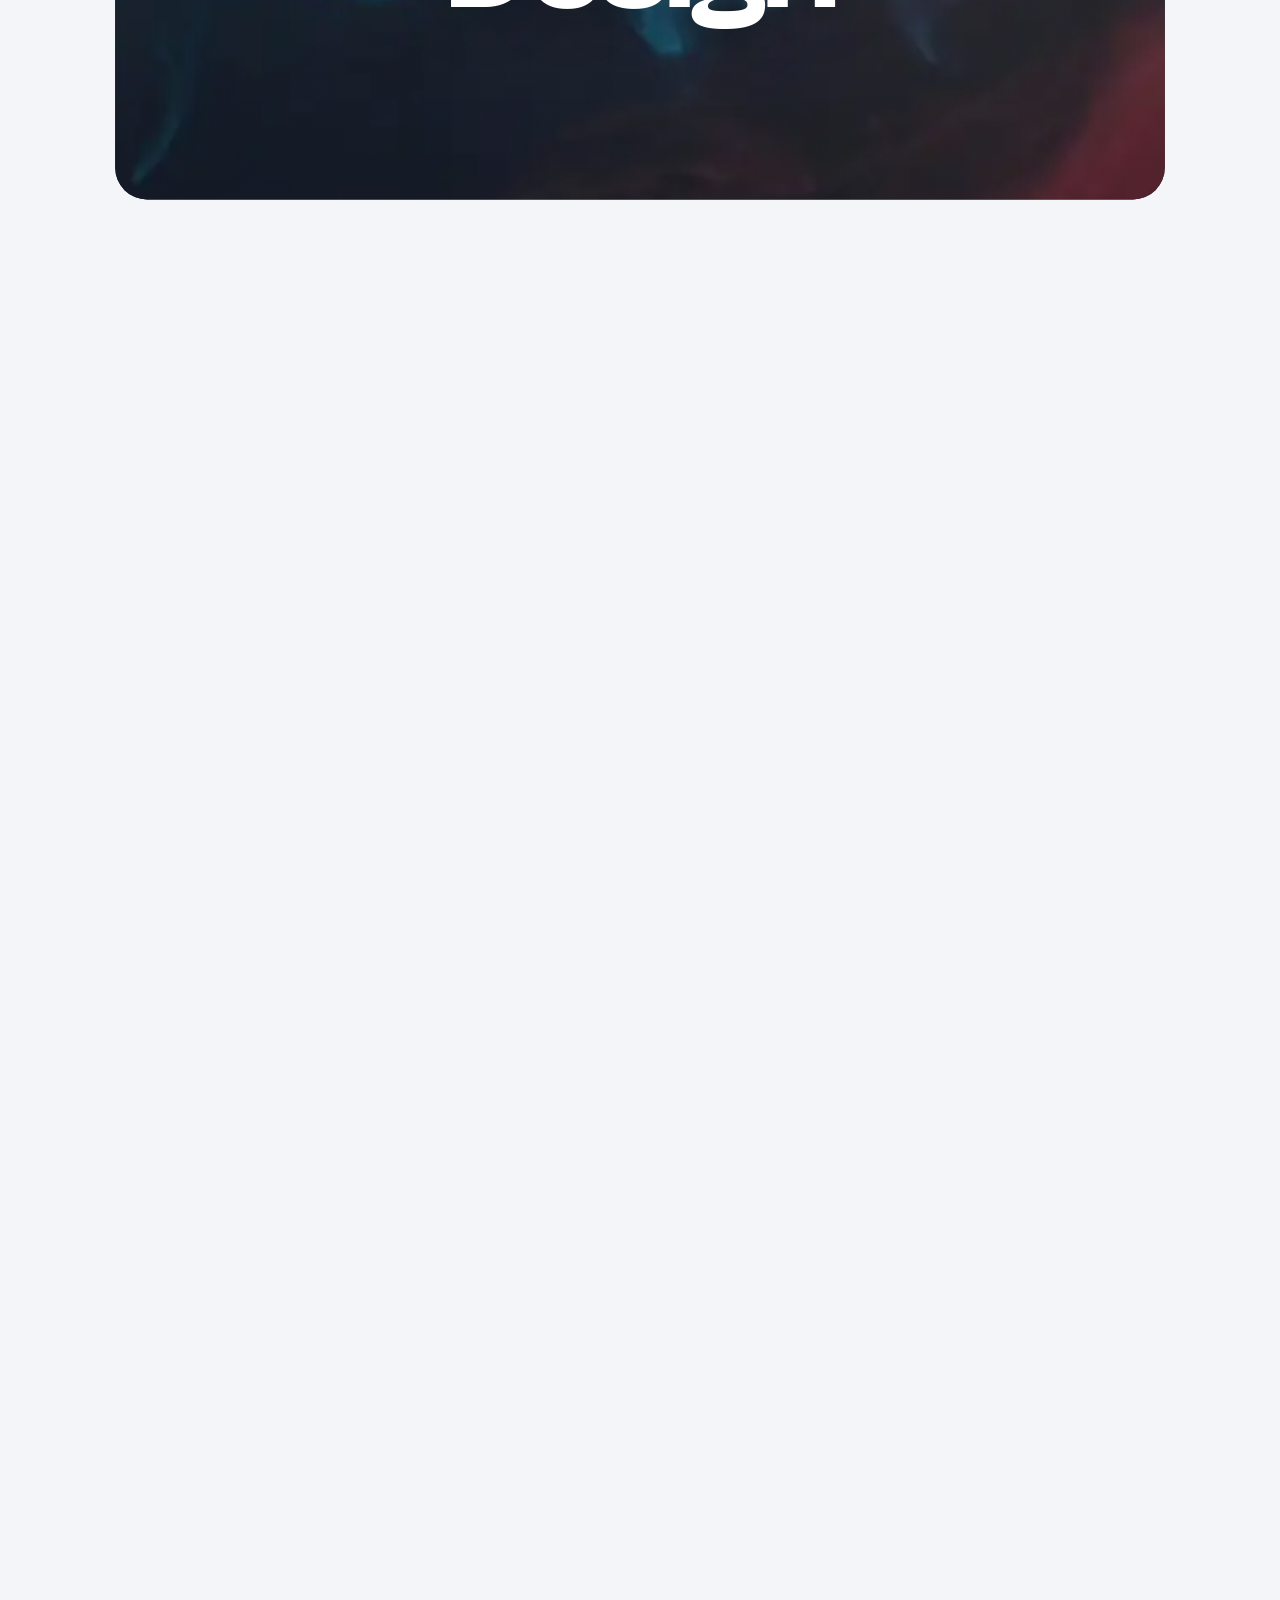
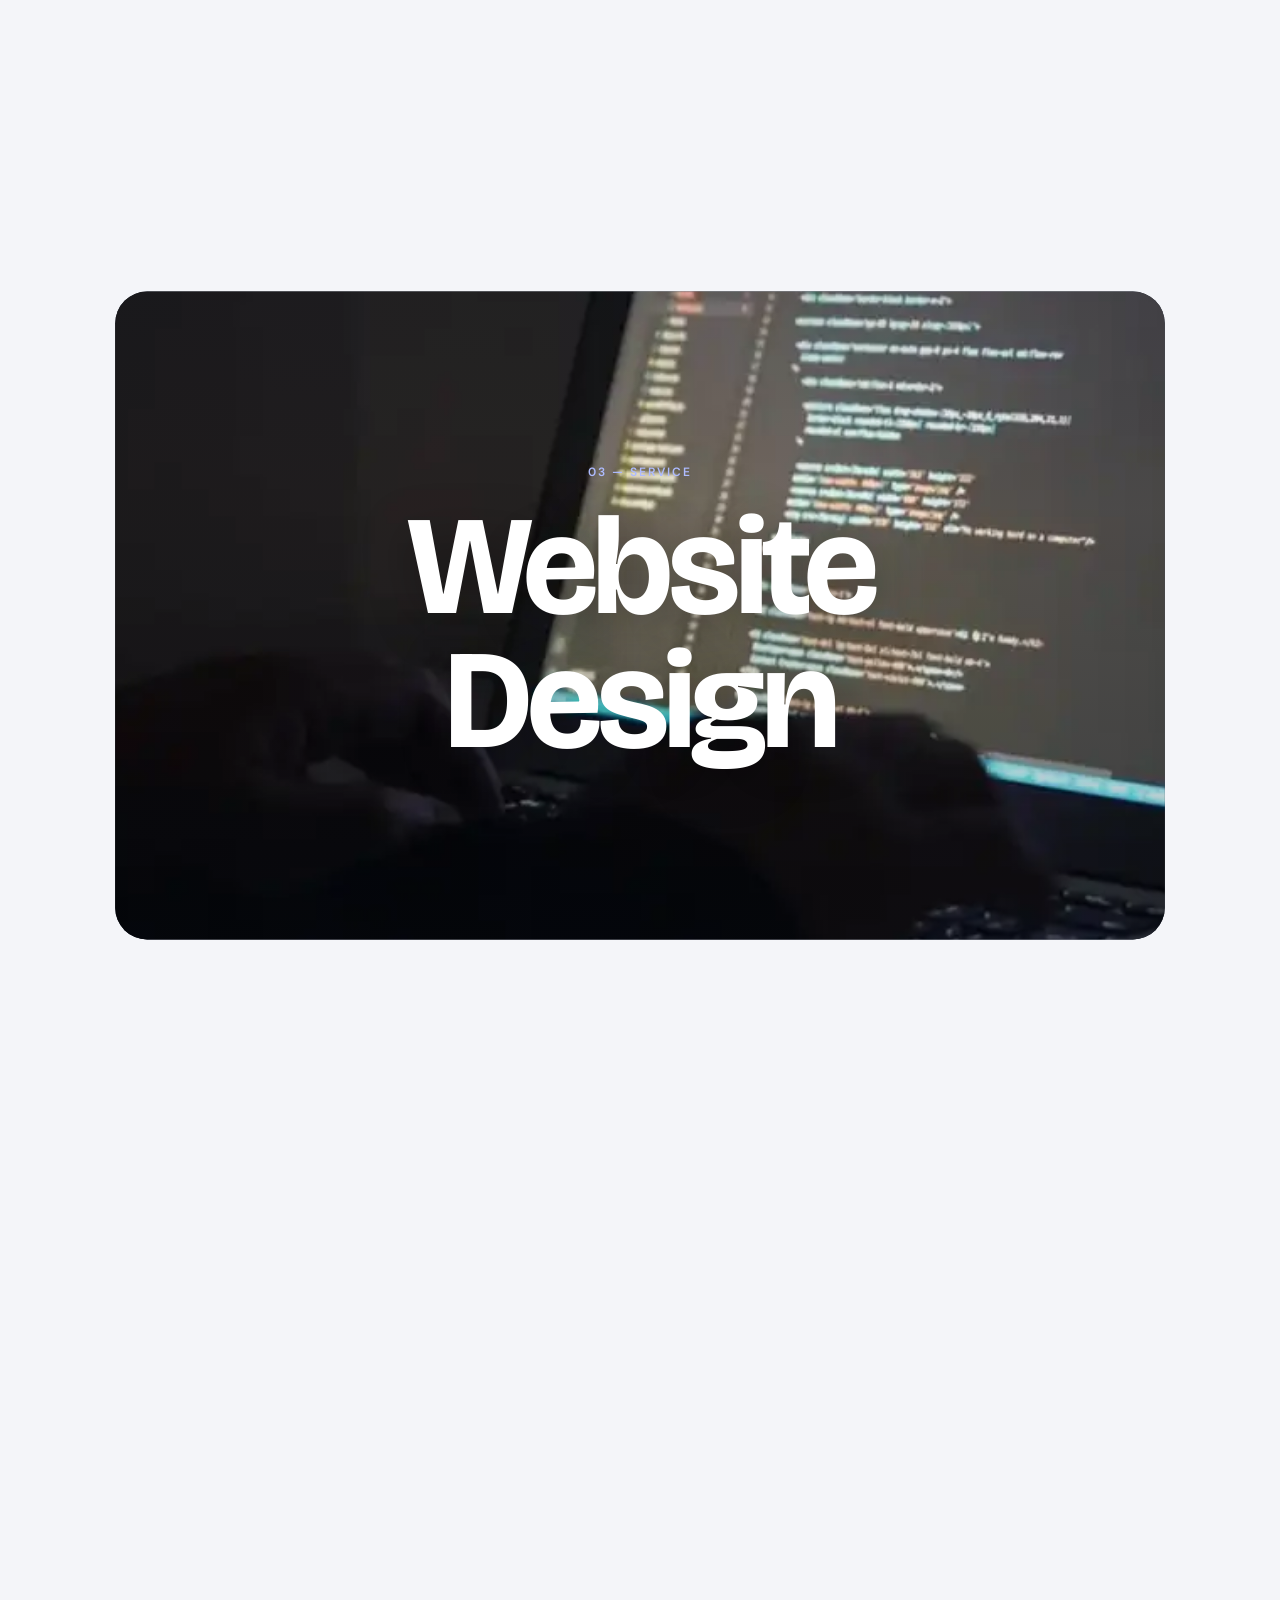
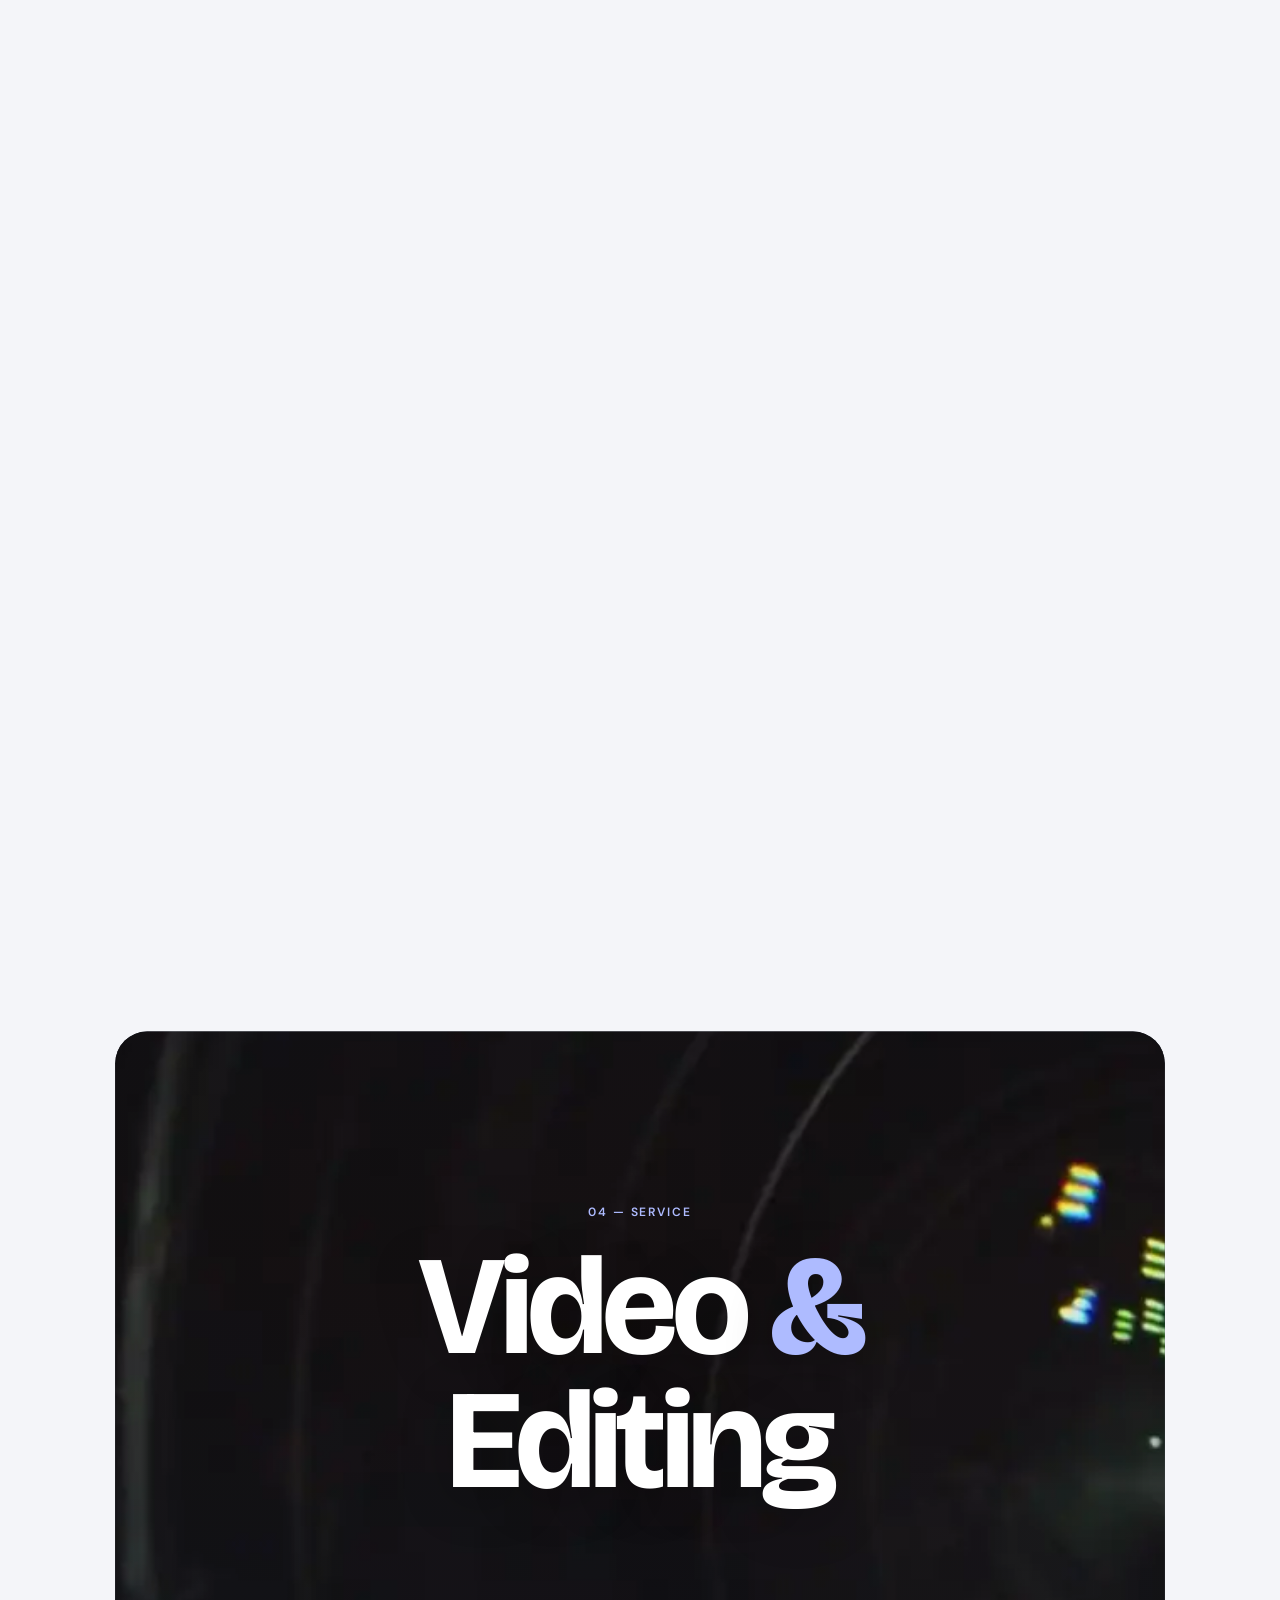
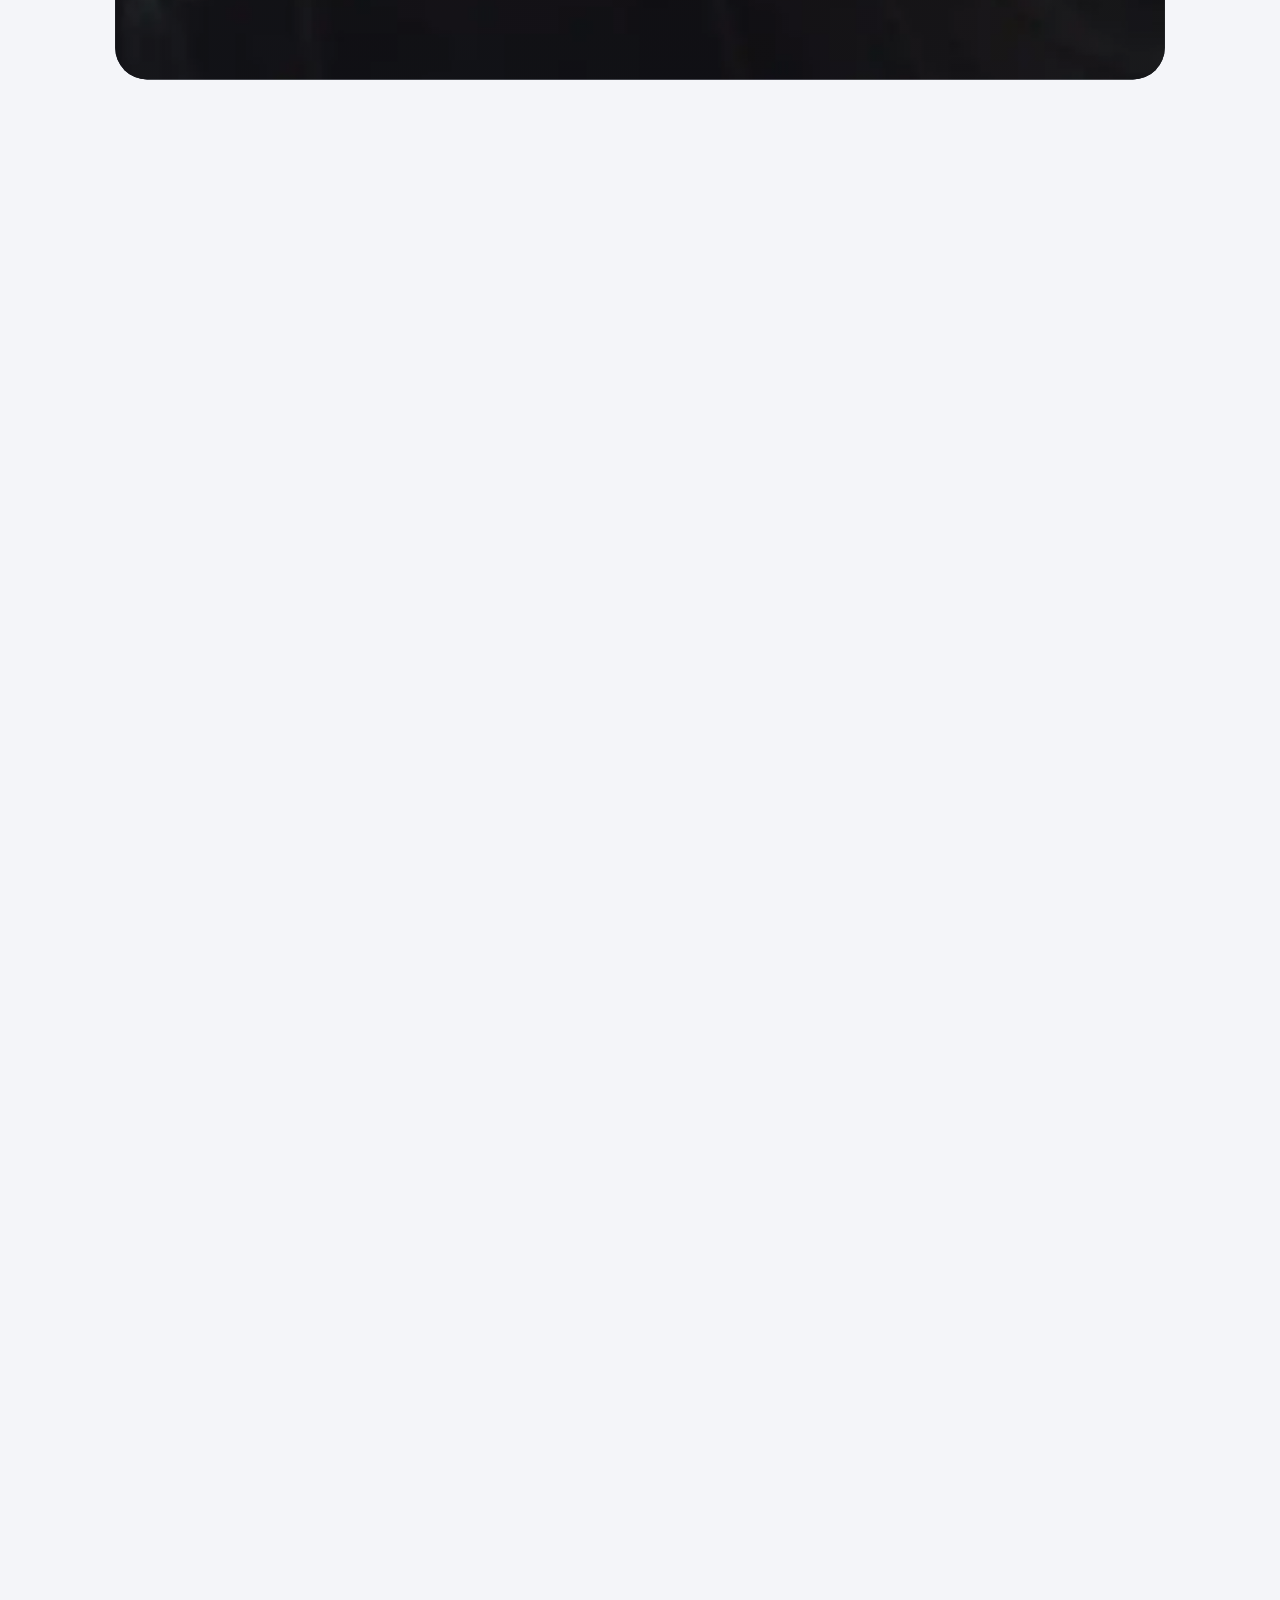
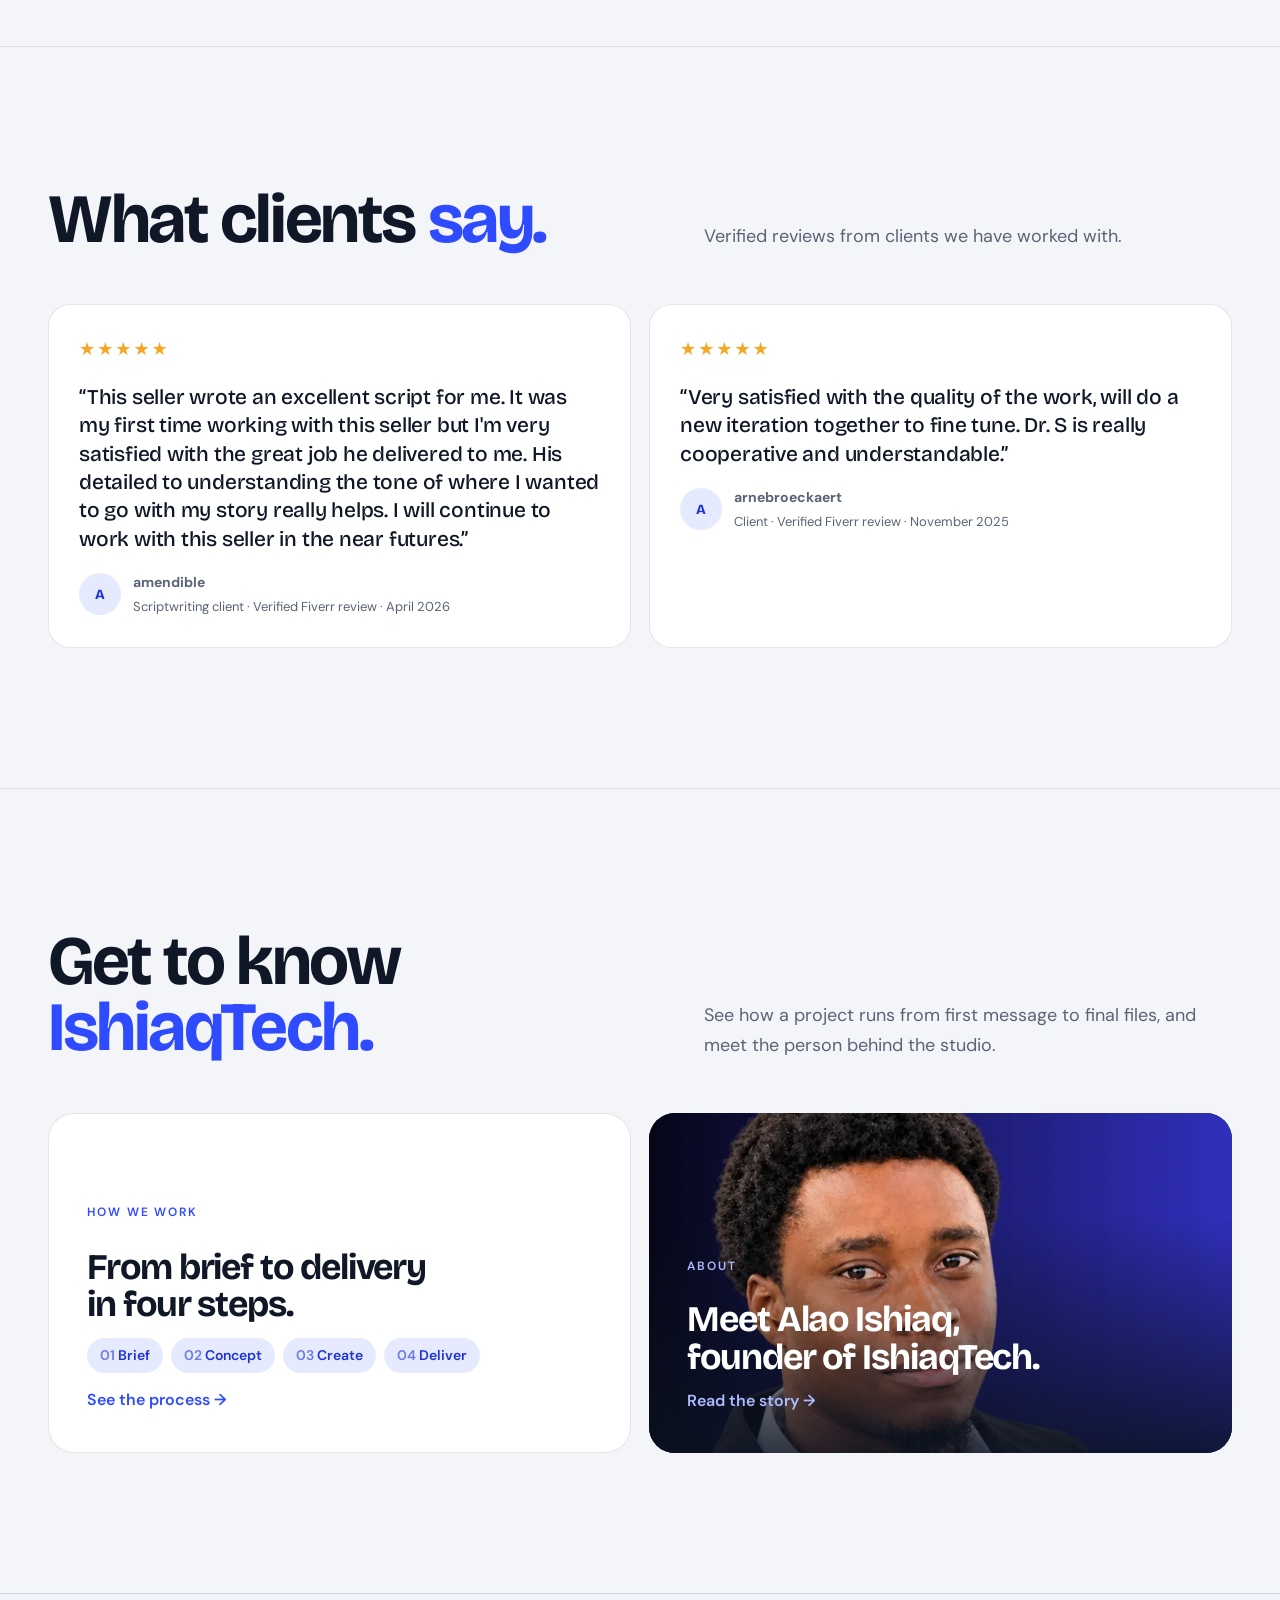
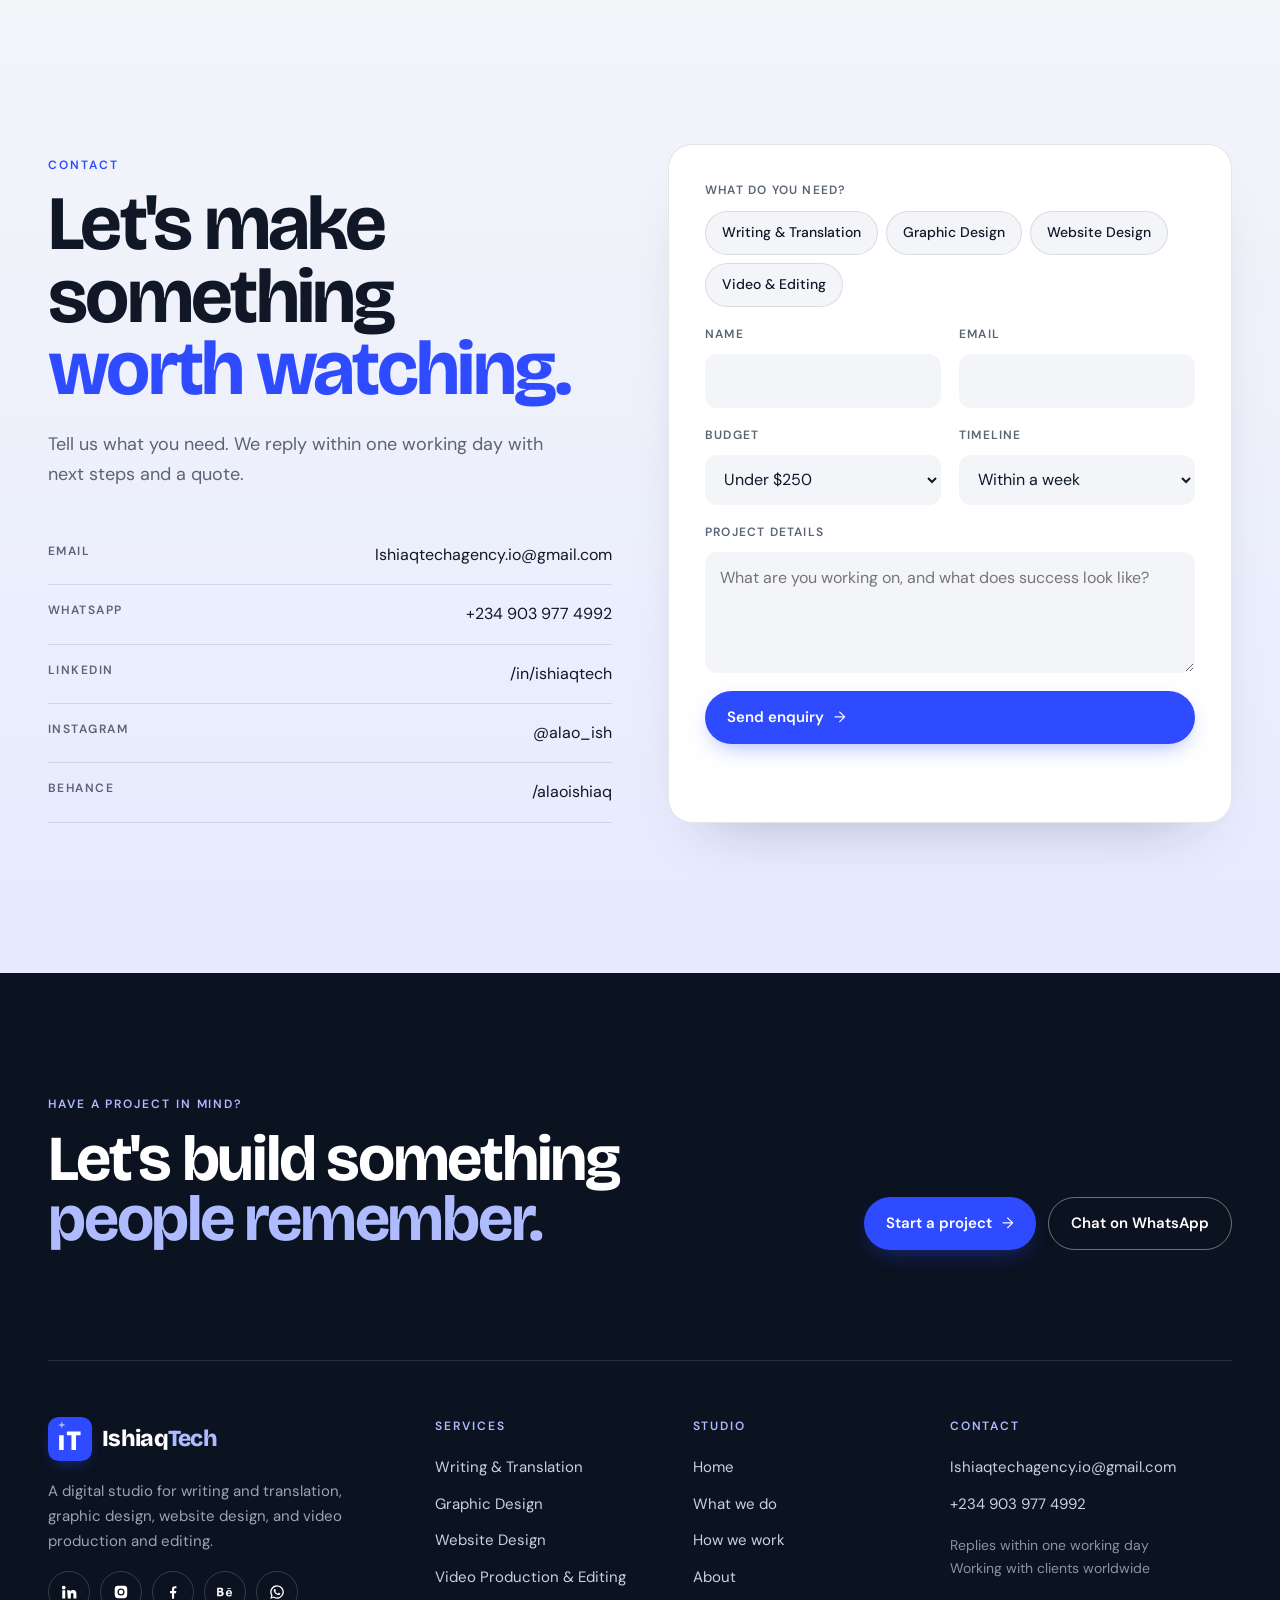
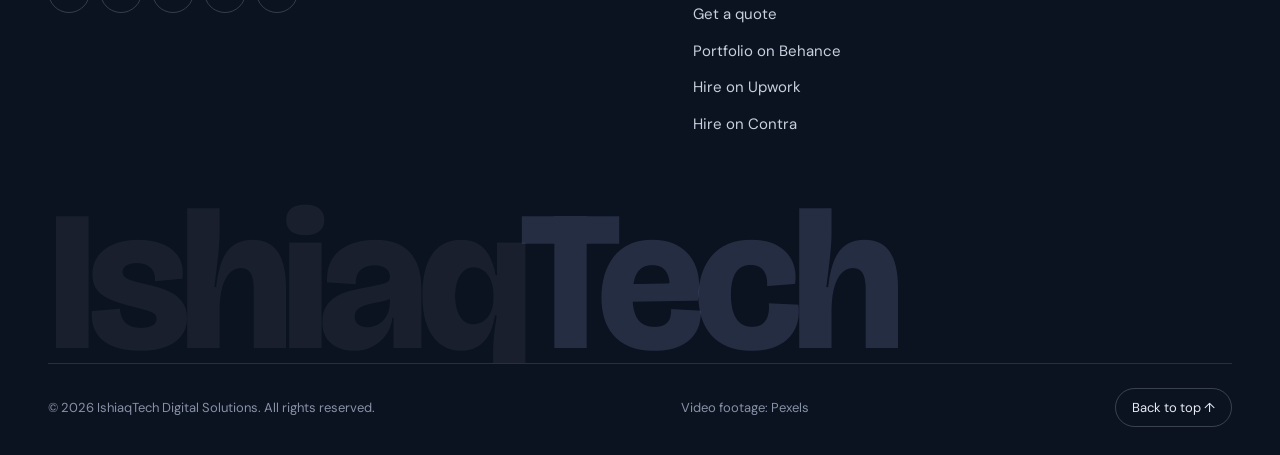
==== commit 9a161966: "Publish new single-file IshiaqTech website - New cinematic site: home, four service pages, How we wo" ====
--- a/index.html
+++ b/index.html
@@ -1,26 +1,1409 @@
-<!DOCTYPE html>
-<html lang="en"><head><meta charset="UTF-8"><meta name="viewport" content="width=device-width,initial-scale=1.0">
-<title>IshiaqTech Agency | Words. Design. Web. Film.</title><meta name="description" content="IshiaqTech Agency is a creative agency for writing and translation, graphic design, website design, and video production and editing.">
-<link rel="preconnect" href="https://fonts.googleapis.com"><link rel="preconnect" href="https://fonts.gstatic.com" crossorigin>
-<link href="https://fonts.googleapis.com/css2?family=Cormorant+Garamond:ital,wght@0,400;0,500;0,600;1,500&family=Inter:wght@400;500;600&display=swap" rel="stylesheet">
-<link rel="icon" href="data:image/svg+xml,%3Csvg xmlns='http://www.w3.org/2000/svg' viewBox='0 0 100 100'%3E%3Crect width='100' height='100' fill='%2307080b'/%3E%3Ctext x='50' y='70' font-size='64' font-family='Georgia,serif' fill='%23e6c27a' text-anchor='middle'%3EI%3C/text%3E%3C/svg%3E">
-<link rel="stylesheet" href="assets/css/site.css"></head><body>
-<div class="progress"></div>
-<header class="nav"><a class="logo" href="index.html">Ishiaq<b>Tech</b> Agency</a><button class="menu" aria-label="Menu">☰</button><nav><a href="index.html">Home</a><a href="writing-translation.html">Writing</a><a href="graphic-design.html">Graphic</a><a href="website-design.html">Web</a><a href="video-production.html">Film</a><a href="index.html#contact">Contact</a></nav></header>
+<!doctype html>
+<html lang="en">
+<head>
+<meta charset="utf-8">
+<meta name="viewport" content="width=device-width,initial-scale=1,viewport-fit=cover">
+<title>IshiaqTech</title>
+<meta name="description" content="IshiaqTech is a digital studio for writing and translation, graphic design, website design, and video production and editing.">
+<meta property="og:title" content="IshiaqTech">
+<meta property="og:description" content="IshiaqTech is a digital studio for writing and translation, graphic design, website design, and video production and editing.">
+<meta name="theme-color" content="#F4F5F9">
+<link rel="preconnect" href="https://fonts.googleapis.com">
+<link rel="preconnect" href="https://fonts.gstatic.com" crossorigin>
+<link rel="preconnect" href="https://videos.pexels.com">
+<link rel="stylesheet" href="https://fonts.googleapis.com/css2?family=Bricolage+Grotesque:opsz,wght@12..96,500..800&family=DM+Sans:opsz,wght@9..40,400..600&display=swap">
+<style>
+/* Layout: a bright studio page with cinematic video windows.
+   Light paper surfaces carry the reading; video scenes carry the drama.
+   Type: Bricolage Grotesque for headlines, DM Sans for text. Accent: IshiaqTech cobalt. */
+:root{
+  --bg:#F4F5F9;
+  --surface:#FFFFFF;
+  --text:#101828;
+  --muted:#5A6476;
+  --line:rgba(16,24,40,.11);
+  --accent:#2F4BFF;
+  --accent-deep:#1C33D6;
+  --accent-tint:#E6EAFF;
+  --accent-light:#AEBBFF;
+  --on-media:#FFFFFF;
+  --media-ink:#0B1220;
+  --display:'Bricolage Grotesque','Segoe UI',Arial,sans-serif;
+  --body:'DM Sans',system-ui,-apple-system,'Segoe UI',Arial,sans-serif;
+  color-scheme:light;
+}
+*{box-sizing:border-box}
+html{background:var(--bg)}
+body{margin:0;background:var(--bg);color:var(--text);font-family:var(--body);font-size:16px;line-height:1.65;-webkit-font-smoothing:antialiased;overflow-x:hidden}
+a{color:inherit;text-decoration:none}
+img,video{max-width:100%}
+button,input,select,textarea{font:inherit}
+:focus-visible{outline:2px solid var(--accent);outline-offset:3px}
+.wrap{width:100%;max-width:1320px;margin:0 auto;padding-left:max(20px,env(safe-area-inset-left,0px));padding-right:max(20px,env(safe-area-inset-right,0px))}
+@media (min-width:900px){.wrap{padding-left:max(48px,env(safe-area-inset-left,0px));padding-right:max(48px,env(safe-area-inset-right,0px))}}
+.label{font-family:var(--body);font-weight:600;font-size:12px;letter-spacing:.16em;text-transform:uppercase;color:var(--accent)}
+.display{font-family:var(--display);font-weight:700;letter-spacing:-.035em;line-height:.95;text-wrap:balance;margin:0}
+
+/* nav: white text over the video, solid light bar once you scroll */
+.nav{position:fixed;top:0;left:0;right:0;z-index:20;color:var(--on-media);transition:background .4s,border-color .4s,color .4s;border-bottom:1px solid transparent;padding-top:env(safe-area-inset-top,0px)}
+.nav.solid{background:rgba(244,245,249,.88);-webkit-backdrop-filter:blur(14px);backdrop-filter:blur(14px);border-color:var(--line);color:var(--text)}
+.nav .wrap{height:76px;display:flex;align-items:center;justify-content:space-between;gap:20px}
+.logo{font-family:var(--display);font-weight:800;font-size:23px;letter-spacing:-.03em}
+.logo span{color:var(--accent-light);transition:color .4s}
+.nav.solid .logo span{color:var(--accent)}
+.nav-links{display:none;gap:30px;font-size:15px;font-weight:500;opacity:.88}
+.nav-links a{padding-block:6px}
+.nav-links a:hover{opacity:1}
+.nav-links a.on{box-shadow:inset 0 -2px 0 currentColor;opacity:1}
+.nav.solid .nav-links a.on{box-shadow:inset 0 -2px 0 var(--accent)}
+@media (min-width:880px){.nav-links{display:flex}}
+.btn{display:inline-flex;align-items:center;gap:10px;background:var(--accent);color:#fff;font-weight:600;font-size:15px;padding:13px 22px;border:0;border-radius:999px;cursor:pointer;transition:transform .25s,background .25s,box-shadow .25s;white-space:nowrap;box-shadow:0 8px 24px -10px rgba(47,75,255,.6)}
+.btn:hover{transform:translateY(-2px);background:var(--accent-deep)}
+.btn.ghost{background:rgba(255,255,255,.14);color:var(--on-media);border:1px solid rgba(255,255,255,.55);box-shadow:none;-webkit-backdrop-filter:blur(8px);backdrop-filter:blur(8px)}
+.btn.ghost:hover{background:rgba(255,255,255,.26)}
+.btn .arr{font-weight:400}
+
+/* video layers */
+.film{position:absolute;inset:0;overflow:hidden;background:var(--poster,#1c2433)}
+.film video{position:absolute;inset:0;width:100%;height:100%;object-fit:cover;opacity:0;transition:opacity 1.2s ease}
+.film video.ready{opacity:1}
+.film::after{content:"";position:absolute;inset:0;pointer-events:none;background:var(--shade)}
+
+/* hero */
+.hero,.page-hero{position:relative;height:100svh;min-height:620px;overflow:hidden;color:var(--on-media)}
+.hero .film,.page-hero .film{--shade:linear-gradient(180deg,rgba(11,18,32,.42) 0%,rgba(11,18,32,.06) 32%,rgba(11,18,32,.18) 60%,rgba(11,18,32,.66) 100%);transform:scale(calc(1 + var(--hs,0)*.12))}
+.hero-copy{position:relative;z-index:2;height:100%;display:flex;flex-direction:column;justify-content:flex-end;padding-bottom:max(56px,env(safe-area-inset-bottom,0px));gap:26px;transform:translateY(calc(var(--hs,0) * -60px));opacity:calc(1 - var(--hs,0)*1.4)}
+.hero-copy .label{color:var(--accent-light)}
+.hero h1{font-size:clamp(3rem,9vw,9.2rem);max-width:13ch}
+.hero h1 em{font-style:normal;color:var(--accent-light)}
+.page-hero h1{font-size:clamp(3rem,10vw,10rem)}
+.page-hero h1 .amp{color:var(--accent-light)}
+.hero-row{display:flex;flex-wrap:wrap;align-items:flex-end;justify-content:space-between;gap:24px}
+.hero-row p{margin:0;max-width:44ch;color:rgba(255,255,255,.92);font-size:clamp(16px,1.25vw,19px);text-shadow:0 1px 18px rgba(0,0,0,.25)}
+.hero-ctas{display:flex;flex-wrap:wrap;gap:12px}
+.crumbs{display:flex;gap:10px;flex-wrap:wrap;align-items:center}
+.crumbs a{color:rgba(255,255,255,.75)}
+.crumbs a:hover{color:#fff}
+
+/* marquee */
+.marquee{border-bottom:1px solid var(--line);overflow:hidden;padding-block:22px;background:var(--surface)}
+.marquee-track{display:flex;gap:48px;width:max-content;animation:slide 38s linear infinite;font-family:var(--display);font-weight:600;font-size:clamp(20px,2.4vw,30px);letter-spacing:-.02em;color:var(--text)}
+.marquee-track span::after{content:"✦";color:var(--accent);margin-left:48px;font-size:.6em;vertical-align:middle}
+@keyframes slide{to{transform:translateX(-50%)}}
+
+/* intro */
+.intro{padding-block:clamp(90px,14vw,170px)}
+.intro .grid{display:grid;gap:40px}
+@media (min-width:900px){.intro .grid{grid-template-columns:1.25fr 1fr;align-items:end}}
+.intro h2{font-size:clamp(2.6rem,6.4vw,6rem)}
+.intro h2 span,.section-head h2 span,.contact h2 span{color:var(--accent)}
+.intro p{margin:0;color:var(--muted);max-width:46ch;font-size:18px}
+.index{list-style:none;margin:56px 0 0;padding:0;border-top:1px solid var(--line)}
+.index a{display:grid;grid-template-columns:56px 1fr auto;gap:16px;align-items:center;padding:22px 0;border-bottom:1px solid var(--line);transition:padding .3s,color .3s}
+.index a:hover{padding-left:12px;color:var(--accent)}
+.index .n{font-size:13px;font-weight:600;color:var(--muted);font-variant-numeric:tabular-nums}
+.index .t{font-family:var(--display);font-weight:600;font-size:clamp(21px,3vw,36px);letter-spacing:-.025em;line-height:1.1}
+.index .d{font-size:14px;color:var(--muted);text-align:right;display:none}
+@media (min-width:700px){.index .d{display:block}}
+
+/* service scenes (home) */
+.scene{position:relative;height:260vh}
+.stage{position:sticky;top:0;height:100svh;overflow:hidden}
+.frame{position:absolute;inset:0;clip-path:inset(calc(var(--c,1)*14%) calc(var(--c,1)*9%) round calc(var(--c,1)*32px));will-change:clip-path}
+.frame .film{--shade:linear-gradient(180deg,rgba(11,18,32,.25),rgba(11,18,32,.04) 40%,rgba(11,18,32,.4));transform:scale(calc(1.18 - (1 - var(--c,1))*.18))}
+.scene-title{position:absolute;left:0;right:0;top:50%;z-index:3;transform:translateY(calc(-50% + var(--ty,0px)));text-align:center;pointer-events:none;color:var(--on-media)}
+.scene-title .label{display:block;margin-bottom:18px;color:var(--accent-light)}
+.scene-title h2{font-size:clamp(2.7rem,11vw,11rem);text-shadow:0 10px 50px rgba(0,0,0,.3)}
+.scene-title h2 .amp{color:var(--accent-light)}
+.scene-copy{position:absolute;z-index:4;left:0;right:0;bottom:0;padding-bottom:max(36px,env(safe-area-inset-bottom,0px));opacity:var(--o,0);transform:translateY(calc((1 - var(--o,0))*40px))}
+.scene-copy .card{display:grid;gap:22px;background:rgba(255,255,255,.86);-webkit-backdrop-filter:blur(20px) saturate(1.4);backdrop-filter:blur(20px) saturate(1.4);border:1px solid rgba(255,255,255,.7);border-radius:22px;padding:clamp(22px,3vw,34px);max-width:980px;box-shadow:0 30px 60px -30px rgba(11,18,32,.45)}
+@media (min-width:900px){.scene-copy .card{grid-template-columns:1fr 1fr;gap:40px}}
+.scene-copy p{margin:0;color:var(--text);font-size:16px}
+.scene-copy ul{list-style:none;margin:0;padding:0;display:grid;gap:10px}
+.scene-copy li{display:flex;gap:12px;align-items:baseline;font-size:15px;border-bottom:1px solid var(--line);padding-bottom:10px}
+.scene-copy li::before{content:"→";color:var(--accent);font-size:14px;font-weight:600}
+.scene-copy .lead{display:grid;gap:18px;align-content:start}
+.scene-copy .btn{justify-self:start}
+
+/* process */
+.process{padding-block:clamp(90px,12vw,150px);border-top:1px solid var(--line)}
+.process h2{font-size:clamp(2.4rem,5.4vw,5rem);max-width:14ch}
+.steps{display:grid;gap:16px;margin-top:56px}
+@media (min-width:720px){.steps{grid-template-columns:repeat(2,1fr)}}
+@media (min-width:1100px){.steps{grid-template-columns:repeat(4,1fr)}}
+.step{background:var(--surface);border:1px solid var(--line);border-radius:20px;padding:30px 26px 34px;display:grid;gap:12px;align-content:start;min-width:0}
+.step .n{display:inline-block;justify-self:start;font-size:12px;font-weight:600;letter-spacing:.08em;color:var(--accent);background:var(--accent-tint);border-radius:999px;padding:4px 12px}
+.step h3{margin:0;font-family:var(--display);font-weight:600;font-size:25px;letter-spacing:-.02em}
+.step p{margin:0;color:var(--muted);font-size:15px}
+
+/* service page sections */
+.section{padding-block:clamp(80px,11vw,140px);border-top:1px solid var(--line)}
+.section-head{display:grid;gap:22px;margin-bottom:52px}
+@media (min-width:900px){.section-head{grid-template-columns:1.2fr 1fr;align-items:end}}
+.section-head h2{font-size:clamp(2.3rem,5.4vw,5rem)}
+.section-head p{margin:0;color:var(--muted);max-width:46ch;font-size:18px}
+.offers{display:grid;gap:16px}
+@media (min-width:700px){.offers{grid-template-columns:repeat(2,1fr)}}
+@media (min-width:1100px){.offers{grid-template-columns:repeat(3,1fr)}}
+.offer{background:var(--surface);border:1px solid var(--line);border-radius:20px;padding:32px 28px 34px;display:grid;gap:12px;align-content:start;min-width:0;transition:transform .3s,box-shadow .3s,border-color .3s}
+.offer:hover{transform:translateY(-4px);border-color:rgba(47,75,255,.35);box-shadow:0 24px 40px -28px rgba(47,75,255,.5)}
+.offer .n{font-size:12px;font-weight:600;letter-spacing:.1em;color:var(--accent)}
+.offer h3{margin:0;font-family:var(--display);font-weight:600;font-size:24px;letter-spacing:-.02em;line-height:1.15}
+.offer p{margin:0;color:var(--muted);font-size:15px}
+.offer .tags{display:flex;flex-wrap:wrap;gap:6px;margin-top:6px}
+.offer .tags span{font-size:12px;font-weight:500;color:var(--accent-deep);background:var(--accent-tint);border-radius:999px;padding:4px 11px}
+
+.statement{position:relative;height:78svh;min-height:480px;overflow:hidden;display:grid;align-items:end;color:var(--on-media)}
+.statement .film{--shade:linear-gradient(90deg,rgba(11,18,32,.78) 0%,rgba(11,18,32,.35) 55%,rgba(11,18,32,.08) 100%)}
+.statement .film video{transform:scale(1.25);object-position:var(--pos,50% 50%)}
+.statement .wrap{position:relative;z-index:2;padding-bottom:clamp(40px,8vw,90px)}
+.statement blockquote{margin:0;font-family:var(--display);font-weight:700;font-size:clamp(2rem,4.8vw,4.4rem);line-height:1;letter-spacing:-.035em;max-width:18ch;text-wrap:balance}
+.statement blockquote span{color:var(--accent-light)}
+.stats{display:flex;flex-wrap:wrap;gap:16px 48px;margin-top:34px}
+.stats div{display:grid;gap:2px}
+.stats b{font-family:var(--display);font-size:32px;font-weight:700;letter-spacing:-.02em}
+.stats small{font-size:12px;font-weight:500;letter-spacing:.1em;text-transform:uppercase;color:rgba(255,255,255,.75)}
+
+.faq{border-top:1px solid var(--line)}
+.faq details{border-bottom:1px solid var(--line)}
+.faq summary{cursor:pointer;list-style:none;display:flex;justify-content:space-between;gap:20px;padding:24px 0;font-family:var(--display);font-weight:600;font-size:clamp(19px,2vw,23px);letter-spacing:-.015em}
+.faq summary::-webkit-details-marker{display:none}
+.faq summary::after{content:"+";color:var(--accent);font-size:26px;line-height:1;transition:transform .3s}
+.faq details[open] summary::after{transform:rotate(45deg)}
+.faq details p{margin:0 0 26px;color:var(--muted);max-width:70ch}
+
+.next-card{position:relative;display:block;height:clamp(340px,52vw,600px);border-radius:28px;overflow:hidden;isolation:isolate;color:var(--on-media)}
+.next-card .film{--shade:linear-gradient(180deg,rgba(11,18,32,.05),rgba(11,18,32,.7))}
+.next-card .film video{transition:transform 1.2s ease,opacity 1.2s ease}
+.next-card:hover .film video{transform:scale(1.05)}
+.next-card .inner{position:absolute;inset:auto 0 0 0;z-index:2;padding:clamp(24px,4vw,48px);display:flex;justify-content:space-between;align-items:flex-end;gap:20px;flex-wrap:wrap}
+.next-card .label{color:var(--accent-light)}
+.next-card h2{font-size:clamp(2.4rem,7vw,6.4rem)}
+.next-card h2 .amp{color:var(--accent-light)}
+.next-card .go{font-size:15px;font-weight:600;border:1px solid rgba(255,255,255,.6);border-radius:999px;padding:12px 20px;white-space:nowrap}
+.next-card:hover .go{background:#fff;color:var(--accent)}
+.other-services{display:flex;flex-wrap:wrap;gap:10px;margin-top:22px}
+.other-services a{font-size:14px;font-weight:500;background:var(--surface);border:1px solid var(--line);border-radius:999px;padding:9px 16px;color:var(--muted)}
+.other-services a:hover{color:var(--accent);border-color:var(--accent)}
+
+/* contact */
+.contact{position:relative;padding-block:clamp(90px,12vw,150px);border-top:1px solid var(--line);overflow:hidden;background:linear-gradient(180deg,var(--bg),var(--accent-tint))}
+.contact .grid{position:relative;display:grid;gap:56px}
+@media (min-width:980px){.contact .grid{grid-template-columns:1fr 1fr}}
+.contact h2{font-size:clamp(2.6rem,6vw,5.6rem)}
+.contact .intro-p{color:var(--muted);max-width:42ch;margin:24px 0 36px;font-size:18px}
+.direct{display:grid}
+.direct a{display:flex;justify-content:space-between;gap:16px;padding:16px 0;border-bottom:1px solid var(--line);font-size:16px;flex-wrap:wrap}
+.direct span:first-child{font-size:12px;font-weight:600;letter-spacing:.12em;text-transform:uppercase;color:var(--muted)}
+.direct a:hover span:last-child{color:var(--accent)}
+form{display:grid;gap:18px;background:var(--surface);border:1px solid var(--line);border-radius:24px;padding:clamp(22px,3vw,36px);min-width:0;box-shadow:0 30px 60px -40px rgba(16,24,40,.35)}
+.row{display:grid;gap:18px}
+@media (min-width:600px){.row{grid-template-columns:1fr 1fr}}
+label{display:grid;gap:8px;font-size:12px;font-weight:600;letter-spacing:.1em;text-transform:uppercase;color:var(--muted)}
+input,select,textarea{width:100%;background:var(--bg);color:var(--text);border:1px solid transparent;padding:12px 14px;font-family:var(--body);font-size:16px;font-weight:400;letter-spacing:0;text-transform:none;border-radius:12px}
+textarea{resize:vertical;min-height:120px}
+input:focus,select:focus,textarea:focus{outline:none;border-color:var(--accent);background:var(--surface)}
+.chips{display:flex;flex-wrap:wrap;gap:8px}
+.chips input{position:absolute;opacity:0;width:1px;height:1px}
+.chips label{cursor:pointer;font-size:14px;font-weight:500;letter-spacing:0;text-transform:none;color:var(--text);background:var(--bg);border:1px solid var(--line);border-radius:999px;padding:9px 16px;display:inline-block}
+.chips input:checked + label{background:var(--accent);color:#fff;border-color:var(--accent)}
+.chips input:focus-visible + label{outline:2px solid var(--accent);outline-offset:2px}
+fieldset{border:0;margin:0;padding:0;display:grid;gap:10px;min-width:0}
+legend{font-size:12px;font-weight:600;letter-spacing:.1em;text-transform:uppercase;color:var(--muted);margin-bottom:10px;padding:0}
+.status{margin:0;font-size:15px;min-height:1.4em}
+.status.ok{color:#0f7b4f}
+.status.err{color:#c2322b}
+
+footer{border-top:1px solid var(--line);background:var(--surface);padding-block:30px max(30px,env(safe-area-inset-bottom,0px));color:var(--muted);font-size:14px}
+footer .wrap{display:flex;flex-wrap:wrap;justify-content:space-between;gap:16px}
+footer a:hover{color:var(--accent)}
+
+@media (prefers-reduced-motion:reduce){
+  .marquee-track{animation:none}
+  .scene{height:auto}
+  .stage{position:relative;height:100svh}
+  .frame{clip-path:none}
+  .scene-copy{opacity:1;transform:none}
+  .hero .film,.page-hero .film,.hero-copy{transform:none;opacity:1}
+}
+
+[hidden]{display:none!important}
+.quote .stars{color:#F5A623;font-size:18px;letter-spacing:2px}
+.quote-list .quote figcaption{display:flex;align-items:center;gap:12px}
+.quote-list .quote{align-content:start}
+.quote figcaption>span:last-child{display:grid;gap:2px}
+.quote figcaption small{color:var(--muted);font-size:13px}
+.quote .avatar{width:42px;height:42px;flex:none;border-radius:50%;display:grid;place-items:center;background:var(--accent-tint);color:var(--accent-deep);font-weight:700;font-family:var(--display)}
+.logo{display:inline-flex;align-items:center;gap:10px}
+.logo b{font-weight:800}
+.logo-mark{width:36px;height:36px;flex:none;border-radius:9px;box-shadow:0 6px 16px -8px rgba(47,75,255,.8)}
+.foot-brand .logo-mark{width:44px;height:44px}
+.view[hidden]{display:none!important}
+.page-hero-alt h1{font-size:clamp(2.8rem,8.4vw,8.4rem);max-width:15ch}
+.page-hero-alt h1 span{color:var(--accent-light)}
+.nav-right{display:flex;align-items:center;gap:10px}
+.menu-btn{display:inline-grid;place-content:center;gap:6px;width:46px;height:46px;border-radius:50%;border:1px solid rgba(255,255,255,.4);background:rgba(255,255,255,.12);cursor:pointer;-webkit-backdrop-filter:blur(8px);backdrop-filter:blur(8px)}
+.menu-btn span{display:block;width:18px;height:2px;background:currentColor;transition:transform .3s}
+.nav.solid .menu-btn,.nav.menu-open .menu-btn{border-color:var(--line);background:var(--surface)}
+.nav.menu-open .menu-btn span:first-child{transform:translateY(4px) rotate(45deg)}
+.nav.menu-open .menu-btn span:last-child{transform:translateY(-4px) rotate(-45deg)}
+.nav.menu-open{background:var(--bg);color:var(--text);border-color:var(--line)}
+.nav.menu-open .logo span{color:var(--accent)}
+.mobile-menu{display:grid;gap:2px;padding:8px max(20px,env(safe-area-inset-right,0px)) 24px max(20px,env(safe-area-inset-left,0px));max-height:calc(100svh - 80px);overflow:auto}
+.mobile-menu a{font-family:var(--display);font-weight:600;font-size:24px;letter-spacing:-.02em;padding:12px 0;border-bottom:1px solid var(--line)}
+.mobile-menu a.btn{margin-top:16px;justify-content:center;font-family:var(--body);font-size:16px;border:0;color:#fff}
+@media (max-width:520px){.nav-right>.btn{display:none}}
+@media (min-width:880px){.menu-btn,.mobile-menu{display:none!important}}
+.page-head{position:relative;overflow:hidden;color:#fff;background:radial-gradient(70% 90% at 85% 0%,rgba(47,75,255,.55),transparent 60%),radial-gradient(60% 80% at 0% 100%,rgba(174,187,255,.18),transparent 60%),#0B1220;padding-top:calc(env(safe-area-inset-top,0px) + 150px);padding-bottom:clamp(60px,9vw,110px)}
+.page-head .wrap{display:grid;gap:22px}
+.page-head .label{color:var(--accent-light)}
+.page-head .crumbs a{color:rgba(255,255,255,.7)}
+.page-head h1{font-size:clamp(2.8rem,8vw,7.6rem);max-width:16ch}
+.page-head h1 span{color:var(--accent-light)}
+.page-head p:not(.label){margin:0;max-width:52ch;font-size:clamp(17px,1.4vw,20px);color:rgba(255,255,255,.82)}
+.psteps{list-style:none;margin:0;padding:0;display:grid;gap:18px}
+.pstep{display:grid;gap:20px;background:var(--surface);border:1px solid var(--line);border-radius:24px;padding:clamp(22px,3.4vw,40px)}
+@media (min-width:820px){.pstep{grid-template-columns:140px 1fr;align-items:start}}
+.pnum span{font-family:var(--display);font-weight:800;font-size:clamp(56px,7vw,96px);line-height:.85;letter-spacing:-.05em;color:var(--accent);opacity:.9}
+.pbody{display:grid;gap:12px;min-width:0}
+.pbody h3{margin:0;font-family:var(--display);font-weight:700;font-size:clamp(26px,3vw,38px);letter-spacing:-.03em;line-height:1.05}
+.pbody p:not(.label){margin:0;color:var(--muted);font-size:17px;max-width:62ch}
+.pbody ul{list-style:none;margin:6px 0 0;padding:0;display:flex;flex-wrap:wrap;gap:8px}
+.pbody li{font-size:14px;font-weight:500;color:var(--accent-deep);background:var(--accent-tint);border-radius:999px;padding:6px 13px}
+.promises{display:grid;gap:16px;grid-template-columns:repeat(auto-fit,minmax(210px,1fr))}
+.promise{display:grid;gap:6px;background:var(--surface);border:1px solid var(--line);border-radius:20px;padding:26px}
+.promise b{font-family:var(--display);font-weight:700;font-size:30px;letter-spacing:-.03em;color:var(--accent)}
+.promise span{color:var(--muted)}
+.other-services.big a{font-family:var(--display);font-weight:600;font-size:clamp(18px,2vw,22px);padding:14px 22px;color:var(--text)}
+.values{display:grid;gap:16px;grid-template-columns:repeat(auto-fit,minmax(240px,1fr))}
+.value{background:var(--surface);border:1px solid var(--line);border-radius:20px;padding:28px;display:grid;gap:10px;align-content:start}
+.value h3{margin:0;font-family:var(--display);font-weight:700;font-size:24px;letter-spacing:-.02em}
+.value p{margin:0;color:var(--muted)}
+.know-grid{display:grid;gap:18px}
+@media (min-width:860px){.know-grid{grid-template-columns:1fr 1fr}}
+.know-card{position:relative;display:grid;gap:14px;align-content:end;min-height:340px;border-radius:26px;padding:clamp(24px,3vw,38px);background:var(--surface);border:1px solid var(--line);overflow:hidden;transition:transform .3s,box-shadow .3s}
+.know-card:hover{transform:translateY(-4px);box-shadow:0 30px 60px -36px rgba(47,75,255,.6)}
+.know-card h3{margin:0;font-family:var(--display);font-weight:700;font-size:clamp(26px,3vw,36px);letter-spacing:-.03em;line-height:1.05;max-width:16ch}
+.know-card ol{list-style:none;margin:0;padding:0;display:flex;flex-wrap:wrap;gap:8px;counter-reset:k}
+.know-card ol li{counter-increment:k;font-size:14px;font-weight:600;background:var(--accent-tint);color:var(--accent-deep);border-radius:999px;padding:6px 13px}
+.know-card ol li::before{content:"0" counter(k) "  ";opacity:.6}
+.know-card .go{font-weight:600;color:var(--accent)}
+.know-card.photo{color:#fff;background:#0B1220;border:0}
+.know-card.photo img{position:absolute;inset:0;width:100%;height:100%;object-fit:cover;object-position:50% 20%;z-index:0}
+.know-card.photo::after{content:"";position:absolute;inset:0;background:linear-gradient(180deg,rgba(11,18,32,0) 30%,rgba(11,18,32,.85));z-index:1}
+.know-card.photo>div{position:relative;z-index:2;display:grid;gap:12px}
+.know-card.photo .label,.know-card.photo .go{color:var(--accent-light)}
+
+.btn.soft{background:var(--accent-tint);color:var(--accent-deep);box-shadow:none}
+.btn.soft:hover{background:#d6ddff}
+.tiers{display:grid;gap:18px}
+@media (min-width:900px){.tiers{grid-template-columns:repeat(3,1fr);align-items:stretch}}
+.tier{position:relative;display:flex;flex-direction:column;gap:12px;background:var(--surface);border:1px solid var(--line);border-radius:22px;padding:30px 26px;min-width:0}
+.tier.featured{border:2px solid var(--accent);box-shadow:0 30px 60px -36px rgba(47,75,255,.6)}
+.tier .badge{position:absolute;top:-13px;left:24px;background:var(--accent);color:#fff;font-size:12px;font-weight:600;border-radius:999px;padding:4px 12px}
+.tier h3{margin:0;font-family:var(--display);font-weight:700;font-size:26px;letter-spacing:-.02em}
+.tier .price{margin:4px 0 6px;font-family:var(--display);font-weight:700;font-size:24px;letter-spacing:-.02em;color:var(--muted)}
+.tier .price.set{font-size:34px;color:var(--text)}
+.tier .price small{font-family:var(--body);font-size:13px;font-weight:500;color:var(--muted);letter-spacing:0}
+.tier ul{list-style:none;margin:0 0 10px;padding:0;display:grid;gap:10px;flex:1}
+.tier li{display:flex;gap:10px;font-size:15px;color:var(--text)}
+.tier li::before{content:"✓";color:var(--accent);font-weight:700}
+.tier .btn{justify-content:center}
+.about-grid{display:grid;gap:44px;align-items:center}
+@media (min-width:900px){.about-grid{grid-template-columns:minmax(260px,420px) 1fr}}
+.portrait{aspect-ratio:4/5;border-radius:28px;overflow:hidden;background:linear-gradient(150deg,var(--accent) 0%,#1a2a99 100%);display:grid;place-items:center;max-width:420px;width:100%;box-shadow:0 40px 70px -40px rgba(47,75,255,.7)}
+.portrait span{font-family:var(--display);font-weight:800;font-size:clamp(80px,12vw,140px);letter-spacing:-.05em;color:rgba(255,255,255,.9)}
+.portrait img{width:100%;height:100%;object-fit:cover;display:block}
+.about-body{display:grid;gap:18px;min-width:0}
+.about-body h2{font-size:clamp(2.4rem,5vw,4.6rem)}
+.about-body h2 span{color:var(--accent)}
+.about-body p{margin:0;color:var(--muted);font-size:17px;max-width:58ch}
+.about-body p.lead{color:var(--text);font-size:20px;line-height:1.55}
+.skills{display:flex;flex-wrap:wrap;gap:8px}
+.skills span{font-size:13px;font-weight:500;background:var(--surface);border:1px solid var(--line);border-radius:999px;padding:7px 13px}
+.case{display:grid;gap:30px;background:var(--surface);border:1px solid var(--line);border-radius:24px;padding:clamp(22px,3.5vw,44px)}
+@media (min-width:900px){.case{grid-template-columns:1fr 1.1fr;align-items:start}}
+.case h3{margin:10px 0;font-family:var(--display);font-weight:700;font-size:clamp(26px,3vw,36px);letter-spacing:-.03em;line-height:1.05}
+.case-head p:last-child{margin:0;color:var(--muted)}
+.case-list{list-style:none;margin:0;padding:0;display:grid;gap:0;border-top:1px solid var(--line)}
+.case-list li{display:grid;gap:4px;padding:16px 0;border-bottom:1px solid var(--line)}
+@media (min-width:600px){.case-list li{grid-template-columns:150px 1fr;gap:16px}}
+.case-list b{font-weight:600}
+.case-list span{color:var(--muted)}
+.quotes{display:grid;gap:18px}
+@media (min-width:860px){.quotes{grid-template-columns:repeat(auto-fit,minmax(300px,1fr))}}
+.quote{margin:0;background:var(--surface);border:1px solid var(--line);border-radius:22px;padding:30px;display:grid;gap:18px;align-content:space-between}
+.quote blockquote{margin:0;font-family:var(--display);font-weight:500;font-size:21px;line-height:1.35;letter-spacing:-.01em}
+.quote figcaption{display:grid;gap:2px}
+.quote figcaption span{color:var(--muted);font-size:14px}
+.vids{display:grid;gap:16px}
+@media (min-width:700px){.vids{grid-template-columns:repeat(auto-fit,minmax(240px,1fr))}}
+.vid{position:relative;display:grid;gap:8px;align-content:end;min-height:240px;border-radius:22px;padding:24px;color:#fff;background:var(--p-video);overflow:hidden;isolation:isolate}
+.vid::before{content:"";position:absolute;inset:0;z-index:-1;background:linear-gradient(180deg,rgba(11,18,32,.1),rgba(11,18,32,.8))}
+.vid .play{position:absolute;top:20px;right:20px;width:48px;height:48px;border-radius:50%;display:grid;place-items:center;background:#fff;color:var(--accent);font-size:16px}
+.vid .label{color:var(--accent-light)}
+.vid h3{margin:0;font-family:var(--display);font-weight:700;font-size:24px;letter-spacing:-.02em}
+.vid .go{font-weight:600}
+.platforms{padding-block:44px;border-top:1px solid var(--line);background:var(--surface)}
+.platforms .wrap{display:flex;flex-wrap:wrap;align-items:center;gap:14px 28px}
+.plat-list{display:flex;flex-wrap:wrap;gap:10px}
+.plat-list a{font-family:var(--display);font-weight:600;font-size:18px;padding:10px 18px;border:1px solid var(--line);border-radius:999px;background:var(--bg)}
+.plat-list a:hover{border-color:var(--accent);color:var(--accent)}
+
+.wa-float{position:fixed;z-index:30;right:calc(max(16px,env(safe-area-inset-right,0px)) + 4px);bottom:calc(env(safe-area-inset-bottom,0px) + 20px);display:inline-flex;align-items:center;gap:10px;background:#25D366;color:#073b1d;font-weight:700;font-size:15px;padding:12px 18px 12px 14px;border-radius:999px;box-shadow:0 14px 30px -10px rgba(7,59,29,.55);transition:transform .3s,opacity .3s}
+.wa-float svg{width:26px;height:26px;fill:#fff;filter:drop-shadow(0 1px 1px rgba(0,0,0,.15))}
+.wa-float:hover{transform:translateY(-3px)}
+.wa-float.away{opacity:0;transform:translateY(20px);pointer-events:none;visibility:hidden}
+@media (max-width:640px){.wa-float{padding:14px}.wa-float .wa-text{display:none}}
+.svc-strip{position:sticky;top:calc(76px + env(safe-area-inset-top,0px));z-index:15;background:rgba(255,255,255,.9);-webkit-backdrop-filter:blur(14px);backdrop-filter:blur(14px);border-bottom:1px solid var(--line)}
+.svc-strip .wrap{display:flex;align-items:center;gap:18px;padding-block:10px;overflow-x:auto;scrollbar-width:none}
+.svc-strip .wrap::-webkit-scrollbar{display:none}
+.svc-strip .all{flex:none;font-size:14px;font-weight:600;color:var(--muted);white-space:nowrap}
+.svc-strip .all:hover{color:var(--accent)}
+.svc-strip .pills{display:flex;gap:8px;flex:none}
+.svc-strip .pills a{white-space:nowrap;font-size:14px;font-weight:500;padding:8px 14px;border-radius:999px;border:1px solid var(--line);background:var(--surface);color:var(--text)}
+.svc-strip .pills a:hover{border-color:var(--accent);color:var(--accent)}
+.svc-strip .pills a.on{background:var(--accent);border-color:var(--accent);color:#fff}
+/* selected work */
+.more-link{display:inline-flex;gap:8px;margin-top:36px;font-weight:600;color:var(--accent);border-bottom:2px solid var(--accent-tint);padding-bottom:4px}
+.more-link:hover{border-color:var(--accent)}
+.books{display:grid;gap:24px}
+.book{display:grid;gap:28px;background:var(--surface);border:1px solid var(--line);border-radius:24px;padding:clamp(20px,3vw,36px);min-width:0}
+@media (min-width:860px){.book{grid-template-columns:minmax(200px,300px) 1fr;align-items:center}}
+.book-cover{border-radius:6px;overflow:hidden;box-shadow:0 30px 50px -28px rgba(16,24,40,.55),0 0 0 1px var(--line);max-width:300px;width:100%;aspect-ratio:520/741;justify-self:center;background:#efe7d8}
+.book-cover img{display:block;width:100%;height:100%;object-fit:cover}
+.book-cover.typeset{display:flex;flex-direction:column;justify-content:space-between;padding:28px 24px;background:linear-gradient(160deg,#1f2a44 0%,#0f1626 70%);color:#f3ead7;font-family:var(--display)}
+.tc-kicker{font-family:var(--body);font-size:11px;letter-spacing:.2em;text-transform:uppercase;color:#d9b36a}
+.tc-title{font-size:clamp(34px,4vw,46px);font-weight:800;line-height:.92;letter-spacing:-.03em;text-transform:uppercase}
+.tc-sub{font-family:var(--body);font-size:13px;line-height:1.5;color:#c9cfdd;border-top:1px solid rgba(217,179,106,.5);padding-top:12px}
+.book-body{display:grid;gap:12px;min-width:0}
+.book h3{margin:0;font-family:var(--display);font-weight:700;font-size:clamp(28px,3.4vw,40px);letter-spacing:-.03em;line-height:1}
+.book .sub{margin:0;color:var(--muted);font-size:16px}
+.book blockquote{margin:8px 0;padding:6px 0 6px 20px;border-left:3px solid var(--accent);font-size:17px;line-height:1.6;color:var(--text);font-style:italic;max-width:62ch}
+.meta{display:flex;flex-wrap:wrap;gap:12px 36px;margin:6px 0 0}
+.meta div{display:grid;gap:2px}
+.meta dt{font-size:11px;font-weight:600;letter-spacing:.12em;text-transform:uppercase;color:var(--muted)}
+.meta dd{margin:0;font-weight:600}
+.feature{margin:0;background:var(--surface);border:1px solid var(--line);border-radius:24px;overflow:hidden}
+.feature img{display:block;width:100%;height:auto}
+.feature figcaption{display:grid;gap:18px;padding:clamp(20px,3vw,34px)}
+@media (min-width:900px){.feature figcaption{grid-template-columns:1.4fr 1fr;align-items:end}}
+.feature h3{margin:8px 0;font-family:var(--display);font-weight:700;font-size:clamp(24px,2.6vw,32px);letter-spacing:-.025em;line-height:1.1}
+.feature p{margin:0;color:var(--muted)}
+.feature .tags,.site .tags{display:flex;flex-wrap:wrap;gap:6px}
+.feature .tags span,.site .tags span{font-size:12px;font-weight:500;color:var(--accent-deep);background:var(--accent-tint);border-radius:999px;padding:4px 11px}
+.sites{display:grid;gap:20px}
+@media (min-width:760px){.sites{grid-template-columns:repeat(2,1fr)}}
+@media (min-width:1150px){.sites{grid-template-columns:repeat(3,1fr)}}
+.site{display:flex;flex-direction:column;background:var(--surface);border:1px solid var(--line);border-radius:20px;overflow:hidden;transition:transform .3s,box-shadow .3s;min-width:0}
+.site:hover{transform:translateY(-4px);box-shadow:0 28px 50px -30px rgba(47,75,255,.55)}
+.browser{display:flex;align-items:center;gap:6px;padding:10px 14px;background:#EEF0F5;border-bottom:1px solid var(--line)}
+.browser span{width:9px;height:9px;border-radius:50%;background:#cfd4de}
+.browser em{font-style:normal;font-size:12px;color:var(--muted);margin-left:8px;overflow:hidden;text-overflow:ellipsis;white-space:nowrap}
+.shot{aspect-ratio:16/9;overflow:hidden;background:#e9ecf2}
+.shot img{display:block;width:100%;height:100%;object-fit:cover;object-position:left top;transition:transform 1s ease}
+.site:hover .shot img{transform:scale(1.04)}
+.site-body{display:grid;gap:10px;padding:22px 22px 24px;flex:1;align-content:start}
+.site h3{margin:0;font-family:var(--display);font-weight:700;font-size:26px;letter-spacing:-.025em}
+.site p{margin:0;color:var(--muted);font-size:15px}
+.site .go{margin-top:6px;font-weight:600;color:var(--accent)}
+
+.site-footer{background:#0B1220;color:#E8ECF5;border:0;padding:0;font-size:15px}
+.site-footer .wrap{display:block}
+.site-footer a:hover{color:#fff}
+.foot-cta{display:grid;gap:28px;padding-block:clamp(64px,9vw,110px);border-bottom:1px solid rgba(255,255,255,.12)}
+@media (min-width:900px){.foot-cta{grid-template-columns:1.4fr auto;align-items:end}}
+.foot-cta .label{color:var(--accent-light)}
+.foot-cta h2{font-size:clamp(2.2rem,5vw,4.4rem);margin-top:14px;max-width:16ch;color:#fff}
+.foot-cta h2 span{color:var(--accent-light)}
+.foot-cta-btns{display:flex;flex-wrap:wrap;gap:12px}
+.btn.line{background:transparent;color:#fff;border:1px solid rgba(255,255,255,.4);box-shadow:none}
+.btn.line:hover{background:#fff;color:#0B1220}
+.foot-grid{display:grid;gap:40px;padding-block:56px;grid-template-columns:1fr}
+@media (min-width:640px){.foot-grid{grid-template-columns:1fr 1fr}}
+@media (min-width:1000px){.foot-grid{grid-template-columns:1.6fr 1fr 1fr 1.3fr}}
+.foot-brand{display:grid;gap:18px;align-content:start;max-width:36ch}
+.foot-brand .logo{color:#fff}
+.foot-brand .logo span{color:var(--accent-light)}
+.foot-brand p{margin:0;color:#9AA4B8}
+.socials{display:flex;gap:10px}
+.socials a{width:42px;height:42px;border-radius:50%;display:grid;place-items:center;border:1px solid rgba(255,255,255,.18);transition:background .25s,border-color .25s}
+.socials a:hover{background:var(--accent);border-color:var(--accent)}
+.socials svg{width:18px;height:18px;fill:#fff}
+.foot-col{display:grid;gap:12px;align-content:start;min-width:0}
+.foot-col h3{margin:0 0 6px;font-family:var(--body);font-size:12px;font-weight:600;letter-spacing:.16em;text-transform:uppercase;color:var(--accent-light)}
+.foot-col a{color:#C9D0DE;overflow-wrap:anywhere}
+.foot-col .hours{margin:6px 0 0;color:#8892A6;font-size:14px;line-height:1.6}
+.foot-mark{font-family:var(--display);font-weight:800;letter-spacing:-.05em;line-height:.8;font-size:clamp(3.6rem,15.6vw,16.5rem);color:rgba(255,255,255,.06);white-space:nowrap;overflow:hidden;user-select:none;padding-top:10px}
+.foot-mark span{color:rgba(174,187,255,.16)}
+.foot-bottom{display:flex;flex-wrap:wrap;justify-content:space-between;align-items:center;gap:14px 24px;padding-block:24px max(28px,env(safe-area-inset-bottom,0px));border-top:1px solid rgba(255,255,255,.12);color:#8892A6;font-size:13px}
+.to-top{background:none;border:1px solid rgba(255,255,255,.2);color:#E8ECF5;border-radius:999px;padding:8px 16px;font-size:13px;cursor:pointer}
+.to-top:hover{background:#fff;color:#0B1220}
+.view{animation:viewIn .6s ease both}
+@keyframes viewIn{from{opacity:0}to{opacity:1}}
+@media (prefers-reduced-motion:reduce){.view{animation:none}}
+
+:root{--p-hero:#1c2433 url([data-uri]) center/cover no-repeat;--p-writing:#1c2433 url([data-uri]) center/cover no-repeat;--p-design:#1c2433 url([data-uri]) center/cover no-repeat;--p-web:#1c2433 url([data-uri]) center/cover no-repeat;--p-video:#1c2433 url([data-uri]) center/cover no-repeat;--p-process:#1c2433 url([data-uri]) center/cover no-repeat;--p-about:#1c2433 url([data-uri]) center/cover no-repeat;}
+</style>
+<link rel="icon" href="data:image/svg+xml,%3Csvg%20xmlns%3D%22http%3A//www.w3.org/2000/svg%22%20viewBox%3D%220%200%20100.0%20100%22%20width%3D%22100%22%20height%3D%22100%22%3E%3Crect%20width%3D%22100%22%20height%3D%22100%22%20rx%3D%2224%22%20fill%3D%22%232F4BFF%22/%3E%3Cpath%20fill%3D%22%23FFFFFF%22%20d%3D%22M25.304000000000002%2075.0V41.208H35.672V75.0Z%22/%3E%3Cpath%20fill%3D%22%23FFFFFF%22%20d%3D%22M53.328%2075.0V32.76H63.696V75.0ZM42.896%2041.592V32.76H74.128V41.592Z%22/%3E%3Cpath%20fill%3D%22%23AEBBFF%22%20d%3D%22M31.5%209%20C32.688%2016.02%2033.48%2016.812%2040.5%2018%20C33.48%2019.188%2032.688%2019.98%2031.5%2027%20C30.312%2019.98%2029.52%2019.188%2022.5%2018%20C29.52%2016.812%2030.312%2016.02%2031.5%209Z%22/%3E%3C/svg%3E">
+<link rel="apple-touch-icon" href="[data-uri]">
+<meta property="og:type" content="website">
+<meta property="og:site_name" content="IshiaqTech">
+<meta property="og:image" content="https://ishiaqtechagencyio-sudo.github.io/ishiaqtech/og-image.jpg">
+<meta property="og:url" content="https://ishiaqtechagencyio-sudo.github.io/ishiaqtech/">
+<link rel="canonical" href="https://ishiaqtechagencyio-sudo.github.io/ishiaqtech/">
+<meta property="og:image:width" content="1200">
+<meta property="og:image:height" content="630">
+<meta name="twitter:card" content="summary_large_image">
+<meta name="twitter:title" content="IshiaqTech — Digital Solutions Studio">
+<meta name="twitter:description" content="Writing &amp; translation, graphic design, website design, and video production &amp; editing.">
+<meta name="twitter:image" content="https://ishiaqtechagencyio-sudo.github.io/ishiaqtech/og-image.jpg">
+<meta name="robots" content="index, follow">
+<meta name="author" content="Alao Ishiaq A.">
+<script type="application/ld+json">{"@context": "https://schema.org", "@type": "ProfessionalService", "name": "IshiaqTech", "alternateName": "IshiaqTech Digital Solutions", "description": "Digital studio for writing and translation, graphic design, website design, and video production and editing.", "email": "Ishiaqtechagency.io@gmail.com", "telephone": "+2349039774992", "founder": {"@type": "Person", "name": "Alao Ishiaq A."}, "logo": "https://ishiaqtechagencyio-sudo.github.io/ishiaqtech/ishiaqtech-logo.png", "image": "https://ishiaqtechagencyio-sudo.github.io/ishiaqtech/og-image.jpg", "url": "https://ishiaqtechagencyio-sudo.github.io/ishiaqtech/", "areaServed": "Worldwide", "sameAs": ["https://www.linkedin.com/in/ishiaqtech/", "https://www.instagram.com/alao_ish/", "https://www.facebook.com/ishiaqtech", "https://www.behance.net/alaoishiaq", "https://www.upwork.com/freelancers/~010bcf9049f6a6a836", "https://contra.com/ishiaqtech_agency_uj92gk03"], "hasOfferCatalog": {"@type": "OfferCatalog", "name": "Services", "itemListElement": [{"@type": "Offer", "itemOffered": {"@type": "Service", "name": "Writing & Translation", "description": "Clear, persuasive writing for the web, for print and for publishing, plus translation that keeps your meaning and your tone in another language."}}, {"@type": "Offer", "itemOffered": {"@type": "Service", "name": "Graphic Design", "description": "Identities and graphics that look considered at every size, from a profile picture to a billboard, a label or a 12-page lookbook."}}, {"@type": "Offer", "itemOffered": {"@type": "Service", "name": "Website Design", "description": "Fast, mobile-first websites that explain what you do in seconds and make it easy to contact you, book you or buy from you."}}, {"@type": "Offer", "itemOffered": {"@type": "Service", "name": "Video Production & Editing", "description": "From a 15-second reel to a full brand film: we shoot, cut, colour, caption and deliver in every format your channels need."}}]}}</script>
+</head>
+<body>
+<script id="site-config">
+/* =====================================================================
+   EDIT YOUR WEBSITE DETAILS HERE
+   Anything left empty stays hidden on the site, so nothing looks unfinished.
+   ===================================================================== */
+window.SITE = {
+  // Your photo is already built in. To use a different one, paste an image link here, e.g. "https://.../ishiaq.jpg"
+  photo: "",
+
+  // Starting prices. Write them as you want them shown, e.g. "$150" or "₦75,000".
+  // Leave "" to show "Custom quote".
+  prices: {
+    writing: { starter: "$60", standard: "$250", premium: "$900" },
+    design:  { starter: "$50", standard: "$180", premium: "$600" },
+    web:     { starter: "$250", standard: "$650", premium: "$1,200" },
+    video:   { starter: "$35", standard: "$150", premium: "$600" }
+  },
+
+  // Client testimonials (real quotes only). Copy the example line, remove the // and fill it in.
+  testimonials: [
+    { quote: "This seller wrote an excellent script for me. It was my first time working with this seller but I'm very satisfied with the great job he delivered to me. His detailed to understanding the tone of where I wanted to go with my story really helps. I will continue to work with this seller in the near futures.",
+       name: "amendible", role: "Scriptwriting client", source: "Fiverr", stars: 5, date: "April 2026" },
+    { quote: "Very satisfied with the quality of the work, will do a new iteration together to fine tune. Dr. S is really cooperative and understandable.",
+       name: "arnebroeckaert", role: "Client", source: "Fiverr", stars: 5, date: "November 2025" },
+    // Add more like this: { quote: "...", name: "Name", role: "Role, Company", source: "Upwork", stars: 5, date: "Month Year" },
+  ],
+
+  // Video samples: links to your reels or edits (YouTube, TikTok, Instagram, Google Drive…)
+  videos: [
+    // { title: "Product launch reel", type: "Instagram Reel", url: "https://..." },
+  ],
+
+  // Where people can find you. Add your Fiverr, Upwork and Contra profile links.
+  profiles: [
+    { name: "LinkedIn",  url: "https://www.linkedin.com/in/ishiaqtech/" },
+    { name: "Behance",   url: "https://www.behance.net/alaoishiaq" },
+    { name: "Instagram", url: "https://www.instagram.com/alao_ish/" },
+    { name: "Facebook",  url: "https://www.facebook.com/ishiaqtech" },
+    { name: "Fiverr",    url: "" },
+    { name: "Upwork",    url: "https://www.upwork.com/freelancers/~010bcf9049f6a6a836" },
+    { name: "Contra",    url: "https://contra.com/ishiaqtech_agency_uj92gk03" }
+  ]
+};
+</script>
+<header class="nav" id="nav">
+  <div class="wrap">
+    <a href="#home" class="logo" aria-label="IshiaqTech home"><svg class="logo-mark" viewBox="0 0 100 100" aria-hidden="true" focusable="false"><rect width="100" height="100" rx="24" fill="#2F4BFF"/><path fill="#FFFFFF" d="M25.304000000000002 75.0V41.208H35.672V75.0Z"/><path fill="#FFFFFF" d="M53.328 75.0V32.76H63.696V75.0ZM42.896 41.592V32.76H74.128V41.592Z"/><path fill="#AEBBFF" d="M31.5 9 C32.688 16.02 33.48 16.812 40.5 18 C33.48 19.188 32.688 19.98 31.5 27 C30.312 19.98 29.52 19.188 22.5 18 C29.52 16.812 30.312 16.02 31.5 9Z"/></svg><b>Ishiaq<span>Tech</span></b></a>
+    <nav class="nav-links" aria-label="Main"><a href="#writing" data-route="writing">Writing</a><a href="#design" data-route="design">Design</a><a href="#websites" data-route="websites">Websites</a><a href="#video" data-route="video">Video</a><a href="#process" data-route="process">Process</a><a href="#about" data-route="about">About</a></nav>
+    <div class="nav-right">
+      <a href="#contact" class="btn" data-scroll="contact">Start a project <span class="arr">→</span></a>
+      <button type="button" class="menu-btn" id="menu-btn" aria-expanded="false" aria-controls="mobile-menu" aria-label="Open menu"><span></span><span></span></button>
+    </div>
+  </div>
+  <nav class="mobile-menu" id="mobile-menu" aria-label="Mobile" hidden>
+    <a href="#home">Home</a>
+    <a href="#writing">Writing &amp; Translation</a><a href="#design">Graphic Design</a><a href="#websites">Website Design</a><a href="#video">Video &amp; Editing</a>
+    <a href="#process">How we work</a>
+    <a href="#about">About</a>
+    <a href="#contact" data-scroll="contact" class="btn">Start a project →</a>
+  </nav>
+</header>
 <main id="top">
-<section class="scene hero" style="height:200vh"><div class="stage"><div class="bg g-hero" style="--img:url(assets/media/home.jpg)"></div><video class="bgvid" autoplay muted loop playsinline preload="metadata" poster=""><source src="assets/media/home.mp4" type="video/mp4"></video><div class="shade"></div><div class="cloud b"></div><div class="cloud"></div><div class="shade"></div>
-<div class="copy"><div class="eyebrow">IshiaqTech Agency</div><h1>Make it<br>unforgettable.</h1><p>Writing &amp; translation, graphic design, websites and video, under one roof.</p><a class="btn solid" href="#services">Explore our services</a></div><div class="scroll">Scroll</div></div></section>
-<section class="scene" id="writing"><div class="stage"><div class="bg g-writing" style="--img:url(assets/media/writing.jpg)"></div><video class="bgvid" autoplay muted loop playsinline preload="metadata" poster=""><source src="assets/media/writing.mp4" type="video/mp4"></video><div class="shade"></div><div class="art"><span class="word" style="right:34%;top:14%;--s:64px;--dx:80px;--dy:-60px">Hello</span><span class="word" style="right:10%;top:20%;--s:56px;--dx:-60px;--dy:-90px">مرحبا</span><span class="word" style="right:3%;top:36%;--s:48px;--dx:-40px;--dy:-100px">Bawo ni</span><span class="word" style="right:40%;top:50%;--s:52px;--dx:60px;--dy:-60px">Hola</span><span class="word" style="right:8%;bottom:24%;--s:60px;--dx:-90px;--dy:-70px">你好</span><span class="word" style="right:9%;bottom:7%;--s:72px;--dx:-60px;--dy:-40px">Bonjour</span></div>
-<div class="copy"><div class="num">01</div><h2>Writing &amp;<br>Translation</h2><p>Original copy and transcreation that carry your tone, intent and personality across every language.</p><div class="tags"><span>Brand &amp; web copy</span><span>Transcreation</span><span>Translation &amp; proofreading</span><span>Scripts &amp; captions</span></div><a class="more" href="writing-translation.html">Explore this service →</a></div></div></section>
-<section class="scene" id="graphic"><div class="stage"><div class="bg g-graphic" style="--img:url(assets/media/graphic.jpg)"></div><video class="bgvid" autoplay muted loop playsinline preload="metadata" poster=""><source src="assets/media/graphic.mp4" type="video/mp4"></video><div class="shade"></div><div class="art"><div class="shape" style="right:12%;top:18%;width:260px;height:260px;border-radius:50%;background:var(--gold);opacity:.85;--dy:90px;--r:0deg"></div><div class="shape" style="right:22%;top:34%;width:220px;height:220px;border:2px solid #fff;--dy:-80px;--r:75deg"></div><div class="shape" style="right:6%;top:48%;width:0;height:0;border-left:110px solid transparent;border-right:110px solid transparent;border-bottom:190px solid #c2407a;opacity:.8;--dy:-120px;--r:-40deg"></div></div>
-<div class="copy"><div class="num">02</div><h2>Graphic<br>Design</h2><p>Logos, brand systems and campaign visuals designed to be recognised, remembered and reused.</p><div class="tags"><span>Logo &amp; identity</span><span>Brand guidelines</span><span>Social &amp; campaign</span><span>Print &amp; decks</span></div><a class="more" href="graphic-design.html">Explore this service →</a></div></div></section>
-<section class="scene" id="web"><div class="stage"><div class="bg g-web" style="--img:url(assets/media/web.jpg)"></div><video class="bgvid" autoplay muted loop playsinline preload="metadata" poster=""><source src="assets/media/web.mp4" type="video/mp4"></video><div class="shade"></div><div class="art"><div class="browser"><i class="hd"></i><i style="width:70%"></i><i style="width:45%"></i><div class="row"><i></i><i></i><i></i></div><i style="width:80%"></i><i style="width:60%"></i></div></div>
-<div class="copy"><div class="num">03</div><h2>Website<br>Design</h2><p>Responsive websites designed around your story and engineered to turn visitors into enquiries.</p><div class="tags"><span>UI/UX design</span><span>Responsive build</span><span>Multilingual sites</span><span>SEO setup</span></div><a class="more" href="website-design.html">Explore this service →</a></div></div></section>
-<section class="scene" id="video"><div class="stage"><div class="bg g-video" style="--img:url(assets/media/video.jpg)"></div><video class="bgvid" autoplay muted loop playsinline preload="metadata" poster=""><source src="assets/media/video.mp4" type="video/mp4"></video><div class="shade"></div><div class="art"><div class="frame"></div><div class="timeline"></div></div>
-<div class="copy"><div class="num">04</div><h2>Video Production<br>&amp; Editing</h2><p>Shooting, editing, colour and sound, cut for every platform and subtitled for every audience.</p><div class="tags"><span>Shooting &amp; direction</span><span>Editing &amp; colour</span><span>Motion graphics</span><span>Subtitles &amp; reels</span></div><a class="more" href="video-production.html">Explore this service →</a></div></div></section>
-<section class="sec" id="services"><div class="wrap"><div class="eyebrow reveal">What we do</div><h2 class="h2s reveal" style="margin-top:14px">Four crafts. One studio.</h2><div class="svc-grid"><a class="svc reveal" href="writing-translation.html"><div><span class="num">01</span><h3>Writing &amp; Translation</h3><p>Original copy and transcreation that carry your tone, intent and personality across every language.</p></div><span class="more">Explore →</span></a><a class="svc reveal" href="graphic-design.html"><div><span class="num">02</span><h3>Graphic Design</h3><p>Logos, brand systems and campaign visuals designed to be recognised, remembered and reused.</p></div><span class="more">Explore →</span></a><a class="svc reveal" href="website-design.html"><div><span class="num">03</span><h3>Website Design</h3><p>Responsive websites designed around your story and engineered to turn visitors into enquiries.</p></div><span class="more">Explore →</span></a><a class="svc reveal" href="video-production.html"><div><span class="num">04</span><h3>Video Production &amp; Editing</h3><p>Shooting, editing, colour and sound, cut for every platform and subtitled for every audience.</p></div><span class="more">Explore →</span></a></div></div></section>
-<section class="sec" id="contact"><div class="wrap contact"><div><div class="eyebrow">Start a project</div><h2 class="h2s" style="margin:14px 0 24px">Let's make<br>something great.</h2><p style="color:var(--muted)">Ishiaqtechagency.io@gmail.com<br>+234 903 977 4992</p></div>
-<form id="form" action="https://formspree.io/f/xbgjenge" method="POST"><input required name="name" placeholder="Your name"><input required type="email" name="email" placeholder="Email address"><select name="service"><option value="">Choose a service</option><option>Writing &amp; Translation</option><option>Graphic Design</option><option>Website Design</option><option>Video Production &amp; Editing</option></select><textarea required name="message" placeholder="Tell us about your project"></textarea><button class="btn solid" type="submit">Send enquiry →</button><div class="ok" id="ok">Thank you! We'll be in touch soon.</div></form></div></section>
+  <div class="view" data-view="home">
+    <section class="hero">
+      <div class="film" style="--poster:var(--p-hero)"><video muted loop playsinline autoplay preload="metadata" data-src="https://videos.pexels.com/video-files/40713122/17391455_1920_1080_50fps.mp4" data-src-sm="https://videos.pexels.com/video-files/40713122/17391452_1280_720_50fps.mp4"></video></div>
+      <div class="wrap hero-copy">
+        <p class="label">IshiaqTech · Digital Solutions Studio</p>
+        <h1 class="display">Words, visuals &amp; sites that <em>move</em> people.</h1>
+        <div class="hero-row">
+          <p>We write, translate, design, build and edit for brands, authors and organisations that want to be seen and understood.</p>
+          <div class="hero-ctas">
+            <a href="#home" class="btn ghost" data-scroll="services">See what we do</a>
+            <a href="#contact" class="btn" data-scroll="contact">Start a project <span class="arr">→</span></a>
+          </div>
+        </div>
+      </div>
+    </section>
+    <div class="marquee" aria-hidden="true">
+      <div class="marquee-track">
+        <span>Writing &amp; Translation</span><span>Graphic Design</span><span>Website Design</span><span>Video Production &amp; Editing</span>
+        <span>Writing &amp; Translation</span><span>Graphic Design</span><span>Website Design</span><span>Video Production &amp; Editing</span>
+      </div>
+    </div>
+    <section class="intro" id="services">
+      <div class="wrap">
+        <div class="grid">
+          <h2 class="display">Four crafts.<br><span>One studio.</span></h2>
+          <p>Most projects need more than one skill. A launch needs copy, a look, a website and a video. IshiaqTech handles all four, so your message stays the same everywhere it appears.</p>
+        </div>
+        <ol class="index"><li><a href="#writing"><span class="n">01</span><span class="t">Writing &amp; Translation</span><span class="d">Copy · ebooks · translation</span></a></li><li><a href="#design"><span class="n">02</span><span class="t">Graphic Design</span><span class="d">Brand · social · packaging</span></a></li><li><a href="#websites"><span class="n">03</span><span class="t">Website Design</span><span class="d">Business sites · e-commerce</span></a></li><li><a href="#video"><span class="n">04</span><span class="t">Video Production &amp; Editing</span><span class="d">Promos · reels · YouTube</span></a></li></ol>
+      </div>
+    </section>
+
+    <section class="scene" id="scene-writing" aria-labelledby="t-writing">
+      <div class="stage">
+        <div class="frame"><div class="film" style="--poster:var(--p-writing)"><video muted loop playsinline preload="metadata" data-src="https://videos.pexels.com/video-files/9388054/9388054-hd_1920_1080_25fps.mp4" data-src-sm="https://videos.pexels.com/video-files/9388054/9388054-sd_960_540_25fps.mp4"></video></div></div>
+        <div class="scene-title"><span class="label">01 — Service</span><h2 class="display" id="t-writing">Writing <span class="amp">&amp;</span><br>Translation</h2></div>
+        <div class="scene-copy"><div class="wrap"><div class="card">
+          <div class="lead">
+            <p>Clear, persuasive writing for the web, for print and for publishing, plus translation that keeps your meaning and your tone in another language.</p>
+            <a href="#writing" class="btn">Explore Writing &amp; Translation <span class="arr">→</span></a>
+          </div>
+          <ul><li>Website, landing page and blog copy</li><li>Ebooks, ghostwriting and manuscript editing</li><li>Grant proposals, reports and business documents</li><li>Translation, localisation and proofreading</li></ul>
+        </div></div></div>
+      </div>
+    </section>
+    <section class="scene" id="scene-design" aria-labelledby="t-design">
+      <div class="stage">
+        <div class="frame"><div class="film" style="--poster:var(--p-design)"><video muted loop playsinline preload="metadata" data-src="https://videos.pexels.com/video-files/4112430/4112430-hd_1920_1080_25fps.mp4" data-src-sm="https://videos.pexels.com/video-files/4112430/4112430-sd_960_540_25fps.mp4"></video></div></div>
+        <div class="scene-title"><span class="label">02 — Service</span><h2 class="display" id="t-design">Graphic<br>Design</h2></div>
+        <div class="scene-copy"><div class="wrap"><div class="card">
+          <div class="lead">
+            <p>Identities and graphics that look considered at every size, from a profile picture to a billboard, a label or a 12-page lookbook.</p>
+            <a href="#design" class="btn">Explore Graphic Design <span class="arr">→</span></a>
+          </div>
+          <ul><li>Logos and brand identity systems</li><li>Social media graphics and ad creatives</li><li>Packaging, labels and dielines</li><li>Flyers, brochures, lookbooks and book covers</li></ul>
+        </div></div></div>
+      </div>
+    </section>
+    <section class="scene" id="scene-web" aria-labelledby="t-web">
+      <div class="stage">
+        <div class="frame"><div class="film" style="--poster:var(--p-web)"><video muted loop playsinline preload="metadata" data-src="https://videos.pexels.com/video-files/13522186/13522186-hd_1920_1080_25fps.mp4" data-src-sm="https://videos.pexels.com/video-files/13522186/13522186-sd_960_540_25fps.mp4"></video></div></div>
+        <div class="scene-title"><span class="label">03 — Service</span><h2 class="display" id="t-web">Website<br>Design</h2></div>
+        <div class="scene-copy"><div class="wrap"><div class="card">
+          <div class="lead">
+            <p>Fast, mobile-first websites that explain what you do in seconds and make it easy to contact you, book you or buy from you.</p>
+            <a href="#websites" class="btn">Explore Website Design <span class="arr">→</span></a>
+          </div>
+          <ul><li>Business websites and landing pages</li><li>E-commerce stores and product pages</li><li>UI/UX design and redesigns</li><li>Hosting setup, SEO basics and maintenance</li></ul>
+        </div></div></div>
+      </div>
+    </section>
+    <section class="scene" id="scene-video" aria-labelledby="t-video">
+      <div class="stage">
+        <div class="frame"><div class="film" style="--poster:var(--p-video)"><video muted loop playsinline preload="metadata" data-src="https://videos.pexels.com/video-files/31259707/13349743_1920_1080_25fps.mp4" data-src-sm="https://videos.pexels.com/video-files/31259707/13349742_1280_720_25fps.mp4"></video></div></div>
+        <div class="scene-title"><span class="label">04 — Service</span><h2 class="display" id="t-video">Video <span class="amp">&amp;</span><br>Editing</h2></div>
+        <div class="scene-copy"><div class="wrap"><div class="card">
+          <div class="lead">
+            <p>From a 15-second reel to a full brand film: we shoot, cut, colour, caption and deliver in every format your channels need.</p>
+            <a href="#video" class="btn">Explore Video &amp; Editing <span class="arr">→</span></a>
+          </div>
+          <ul><li>Promo, product and brand videos</li><li>Reels, TikToks and YouTube Shorts</li><li>Long-form YouTube and podcast editing</li><li>Motion graphics, subtitles and colour grading</li></ul>
+        </div></div></div>
+      </div>
+    </section>
+    <section class="section testimonials" hidden>
+      <div class="wrap">
+        <div class="section-head"><h2 class="display">What clients <span>say.</span></h2><p>Verified reviews from clients we have worked with.</p></div>
+        <div class="quotes quote-list"></div>
+      </div>
+    </section>
+    <section class="section know">
+      <div class="wrap">
+        <div class="section-head"><h2 class="display">Get to know <span>IshiaqTech.</span></h2><p>See how a project runs from first message to final files, and meet the person behind the studio.</p></div>
+        <div class="know-grid">
+          <a class="know-card" href="#process">
+            <p class="label">How we work</p>
+            <h3>From brief to delivery in four steps.</h3>
+            <ol><li>Brief</li><li>Concept</li><li>Create</li><li>Deliver</li></ol>
+            <span class="go">See the process →</span>
+          </a>
+          <a class="know-card photo" href="#about">
+            <img src="[data-uri]" alt="" loading="lazy">
+            <div><p class="label">About</p><h3>Meet Alao Ishiaq, founder of IshiaqTech.</h3><span class="go">Read the story →</span></div>
+          </a>
+        </div>
+      </div>
+    </section>
+  </div>
+  <div class="view" data-view="process" data-title="How we work — IshiaqTech" data-desc="How an IshiaqTech project runs: brief, concept, create and deliver, with a fixed quote and two rounds of revisions." data-contact="Ready to start? &lt;span&gt;Send your brief.&lt;/span&gt;" hidden>
+    <section class="page-hero page-hero-alt">
+      <div class="film" style="--poster:var(--p-process)"><video muted loop playsinline autoplay preload="none" data-src="https://videos.pexels.com/video-files/6615514/6615514-hd_1920_1080_25fps.mp4" data-src-sm="https://videos.pexels.com/video-files/6615514/6615514-sd_960_540_25fps.mp4"></video></div>
+      <div class="wrap hero-copy">
+        <p class="label crumbs"><a href="#home">IshiaqTech</a><span>/</span><span>How we work</span></p>
+        <h1 class="display">From brief to delivery, <span>without surprises.</span></h1>
+        <div class="hero-row">
+          <p>Every project, from a blog post to a brand film, follows the same four steps. You always know what happens next and what it costs.</p>
+          <div class="hero-ctas"><a href="#contact" class="btn" data-scroll="contact">Start a project <span class="arr">→</span></a></div>
+        </div>
+      </div>
+    </section>
+    <section class="section psteps-wrap">
+      <div class="wrap"><ol class="psteps">
+          <li class="pstep">
+            <div class="pnum"><span>01</span></div>
+            <div class="pbody"><p class="label">Step 1 · Brief</p><h3>Tell us what you need</h3><p>Send a message through the form or WhatsApp with your goal, audience, deadline and any files you already have. We reply within one working day with questions and a plan.</p>
+              <ul><li>A short call or chat to clarify the brief</li><li>A fixed quote and timeline</li><li>No work starts until you approve</li></ul></div>
+          </li>
+          <li class="pstep">
+            <div class="pnum"><span>02</span></div>
+            <div class="pbody"><p class="label">Step 2 · Concept</p><h3>Approve the direction first</h3><p>Before full production we show you the direction: an outline for writing, a moodboard or concepts for design, a sitemap and key screens for websites, a script or storyboard for video.</p>
+              <ul><li>Outline, moodboard, wireframe or storyboard</li><li>Your feedback shapes the plan</li><li>No surprises later</li></ul></div>
+          </li>
+          <li class="pstep">
+            <div class="pnum"><span>03</span></div>
+            <div class="pbody"><p class="label">Step 3 · Create</p><h3>We make it, you stay updated</h3><p>We write, design, build or edit, and share progress at each milestone so you can see the work take shape and comment early.</p>
+              <ul><li>Progress updates at each milestone</li><li>Up to two rounds of revisions</li><li>Feedback by WhatsApp, email or comments</li></ul></div>
+          </li>
+          <li class="pstep">
+            <div class="pnum"><span>04</span></div>
+            <div class="pbody"><p class="label">Step 4 · Deliver</p><h3>Everything ready to use</h3><p>You receive the final files in every format you need, plus any source files, so you can publish, print or launch straight away.</p>
+              <ul><li>Final files in every format you need</li><li>Source files handed over</li><li>Full rights once the final invoice is paid</li></ul></div>
+          </li></ol></div>
+    </section>
+    <section class="section promises-wrap">
+      <div class="wrap">
+        <div class="section-head"><h2 class="display">What you can <span>count on.</span></h2><p>The same commitments apply to every service.</p></div>
+        <div class="promises"><div class="promise"><b>1 working day</b><span>Reply to every enquiry</span></div><div class="promise"><b>Fixed quote</b><span>Agreed before work begins</span></div><div class="promise"><b>2 rounds</b><span>Of revisions included</span></div><div class="promise"><b>100%</b><span>Your rights to the final work</span></div></div>
+      </div>
+    </section>
+    <section class="section">
+      <div class="wrap">
+        <div class="section-head"><h2 class="display">Choose a <span>service.</span></h2><p>Each service page shows what's included, packages and examples of our work.</p></div>
+        <div class="other-services big"><a href="#writing">Writing &amp; Translation →</a><a href="#design">Graphic Design →</a><a href="#websites">Website Design →</a><a href="#video">Video &amp; Editing →</a></div>
+      </div>
+    </section>
+  </div>
+  <div class="view" data-view="about" data-title="About — IshiaqTech" data-desc="Meet Alao Ishiaq, writer, author of The Caged Brain and founder of IshiaqTech, a studio for writing, design, websites and video." data-contact="Let's work &lt;span&gt;together.&lt;/span&gt;" hidden>
+    <section class="page-hero page-hero-alt">
+      <div class="film" style="--poster:var(--p-about)"><video muted loop playsinline autoplay preload="none" data-src="https://videos.pexels.com/video-files/36392511/15433112_1920_1080_30fps.mp4" data-src-sm="https://videos.pexels.com/video-files/36392511/15433093_960_540_30fps.mp4"></video></div>
+      <div class="wrap hero-copy">
+        <p class="label crumbs"><a href="#home">IshiaqTech</a><span>/</span><span>About</span></p>
+        <h1 class="display">The person behind <span>IshiaqTech.</span></h1>
+        <div class="hero-row">
+          <p>A writer who builds the things that carry words to people, and a small team that helps bring them to life.</p>
+          <div class="hero-ctas"><a href="#contact" class="btn" data-scroll="contact">Start a project <span class="arr">→</span></a></div>
+        </div>
+      </div>
+    </section>
+    <section class="section about" id="about-me">
+      <div class="wrap about-grid">
+        <div class="portrait" id="about-photo"><img src="[data-uri]" alt="Alao Ishiaq, founder of IshiaqTech" width="720" height="900" loading="lazy"></div>
+        <div class="about-body">
+          <p class="label">Founder</p>
+          <h2 class="display">Hi, I'm <span>Alao Ishiaq.</span></h2>
+          <p class="lead">I'm a writer and the author of <em>The Caged Brain</em>, and I build everything that carries words to people: book layouts, brand visuals, websites and video.</p>
+          <p>IshiaqTech brings those skills together with a small team of specialists, so one studio can take your project from the first sentence to the final cut. You work with me directly, from the first message to delivery.</p>
+          <div class="skills"><span>Writing &amp; ghostwriting</span><span>Translation</span><span>Book formatting &amp; KDP</span><span>Brand &amp; social design</span><span>Web design &amp; development</span><span>Video editing</span><span>Data analysis (Power BI, Tableau)</span></div>
+          <div class="hero-ctas"><a href="#contact" class="btn" data-scroll="contact">Work with me <span class="arr">→</span></a><a href="https://www.behance.net/alaoishiaq" class="btn soft" target="_blank" rel="noopener">View portfolio</a></div>
+        </div>
+      </div>
+    </section>
+
+    <section class="section client" id="client-work">
+      <div class="wrap">
+        <div class="section-head"><h2 class="display">Recent <span>client work.</span></h2><p>An ongoing engagement where writing, design, social media and grant work all come together.</p></div>
+        <article class="case">
+          <div class="case-head">
+            <p class="label">US nonprofit · Ongoing</p>
+            <h3>TAFFEDS — The Andrea Foundation for EDS</h3>
+            <p>Social media management, content strategy and grant writing for a 501(c)(3) nonprofit raising awareness of Ehlers-Danlos syndrome.</p>
+          </div>
+          <ul class="case-list">
+            <li><b>Content strategy</b><span>30-day content calendar and strategy document</span></li>
+            <li><b>Story series</b><span>Episode descriptions for <em>The Invisible Disease</em></span></li>
+            <li><b>Education</b><span>Chapters of the EDS Awareness Guide</span></li>
+            <li><b>Funding</b><span>Grant applications and institutional outreach</span></li>
+          </ul>
+        </article>
+      </div>
+    </section>
+
+    <section class="section testimonials" data-optional="testimonials" hidden>
+      <div class="wrap">
+        <div class="section-head"><h2 class="display">What clients <span>say.</span></h2><p>Words from people we have worked with.</p></div>
+        <div class="quotes quote-list"></div>
+      </div>
+    </section>
+
+    <section class="platforms" id="platforms">
+      <div class="wrap">
+        <p class="label">Find IshiaqTech on</p>
+        <div class="plat-list" id="plat-list"></div>
+      </div>
+    </section>
+
+    <section class="section">
+      <div class="wrap">
+        <div class="section-head"><h2 class="display">Why work with <span>us.</span></h2><p>What clients get when they hire IshiaqTech.</p></div>
+        <div class="values"><div class="value"><h3>One studio, four crafts</h3><p>Writing, design, websites and video under one roof, so your message and your look stay the same everywhere.</p></div><div class="value"><h3>Direct contact</h3><p>You talk to the founder, not an account manager, from the first message to the final files.</p></div><div class="value"><h3>Clear, fixed quotes</h3><p>You know the price and the timeline before any work starts.</p></div></div>
+      </div>
+    </section>
+  </div>
+  <div class="view" data-view="writing" data-service="Writing &amp; Translation" data-title="Writing &amp; Translation — IshiaqTech" data-desc="Copy, books and translation that say exactly what you mean, in the language your audience reads." data-nav="writing" data-contact="Start your &lt;span&gt;writing &amp; translation&lt;/span&gt; project." hidden>
+    <section class="page-hero">
+      <div class="film" style="--poster:var(--p-writing)"><video muted loop playsinline autoplay preload="none" data-src="https://videos.pexels.com/video-files/9388054/9388054-hd_1920_1080_25fps.mp4" data-src-sm="https://videos.pexels.com/video-files/9388054/9388054-sd_960_540_25fps.mp4"></video></div>
+      <div class="wrap hero-copy">
+        <p class="label crumbs"><a href="#home">IshiaqTech</a><span>/</span><span>Service 01 of 04</span></p>
+        <h1 class="display">Writing <span class="amp">&amp;</span><br>Translation</h1>
+        <div class="hero-row">
+          <p>Copy, books and translation that say exactly what you mean, in the language your audience reads.</p>
+          <div class="hero-ctas">
+            <a href="#writing" class="btn ghost" data-scroll="offers-writing">What's included</a>
+            <a href="#contact" class="btn" data-scroll="contact">Get a quote <span class="arr">→</span></a>
+          </div>
+        </div>
+      </div>
+    </section>
+    <nav class="svc-strip" aria-label="Services">
+      <div class="wrap">
+        <a href="#home" data-scroll="services" class="all">← All services</a>
+        <div class="pills"><a href="#writing" class="on" aria-current="page">Writing &amp; Translation</a><a href="#design">Graphic Design</a><a href="#websites">Website Design</a><a href="#video">Video &amp; Editing</a></div>
+      </div>
+    </nav>
+    <section class="section" id="offers-writing">
+      <div class="wrap">
+        <div class="section-head"><h2 class="display">Writing that <span>does a job.</span></h2><p>Every piece starts with who will read it and what you need them to do next. Then we write, cut and test until it gets there.</p></div>
+        <div class="offers"><div class="offer"><span class="n">WRI·01</span><h3>Website &amp; landing page copy</h3><p>Headlines, service pages and calls to action written to turn visitors into enquiries.</p><div class="tags"><span>Home pages</span><span>Sales pages</span><span>About pages</span></div></div><div class="offer"><span class="n">WRI·02</span><h3>Blog posts &amp; SEO articles</h3><p>Researched articles built around the questions your customers search for.</p><div class="tags"><span>Keyword research</span><span>Long-form</span><span>Content calendars</span></div></div><div class="offer"><span class="n">WRI·03</span><h3>Ebooks &amp; ghostwriting</h3><p>Non-fiction books, guides and lead magnets, written in your voice from interviews or notes.</p><div class="tags"><span>Non-fiction</span><span>Guides</span><span>Lead magnets</span></div></div><div class="offer"><span class="n">WRI·04</span><h3>Editing &amp; proofreading</h3><p>Structural edits, line edits and final proofs for manuscripts, theses and reports.</p><div class="tags"><span>Manuscripts</span><span>Academic</span><span>Reports</span></div></div><div class="offer"><span class="n">WRI·05</span><h3>Grants &amp; business documents</h3><p>Proposals, profiles, reports and pitch documents that are easy to approve.</p><div class="tags"><span>Grant proposals</span><span>Company profiles</span><span>Pitch decks</span></div></div><div class="offer"><span class="n">WRI·06</span><h3>Translation &amp; localisation</h3><p>Translation that adapts idioms, tone and formatting for the new audience, then a native-level review.</p><div class="tags"><span>Documents</span><span>Websites</span><span>Subtitles</span></div></div></div>
+      </div>
+    </section>
+    <section class="section work" id="work-writing"><div class="wrap"><div class="section-head"><h2 class="display">Selected <span>writing.</span></h2><p>Two full-length nonfiction manuscripts, researched, structured and written end to end. Short excerpts below.</p></div>
+        <div class="books">
+          <article class="book">
+            <div class="book-cover"><img src="[data-uri]